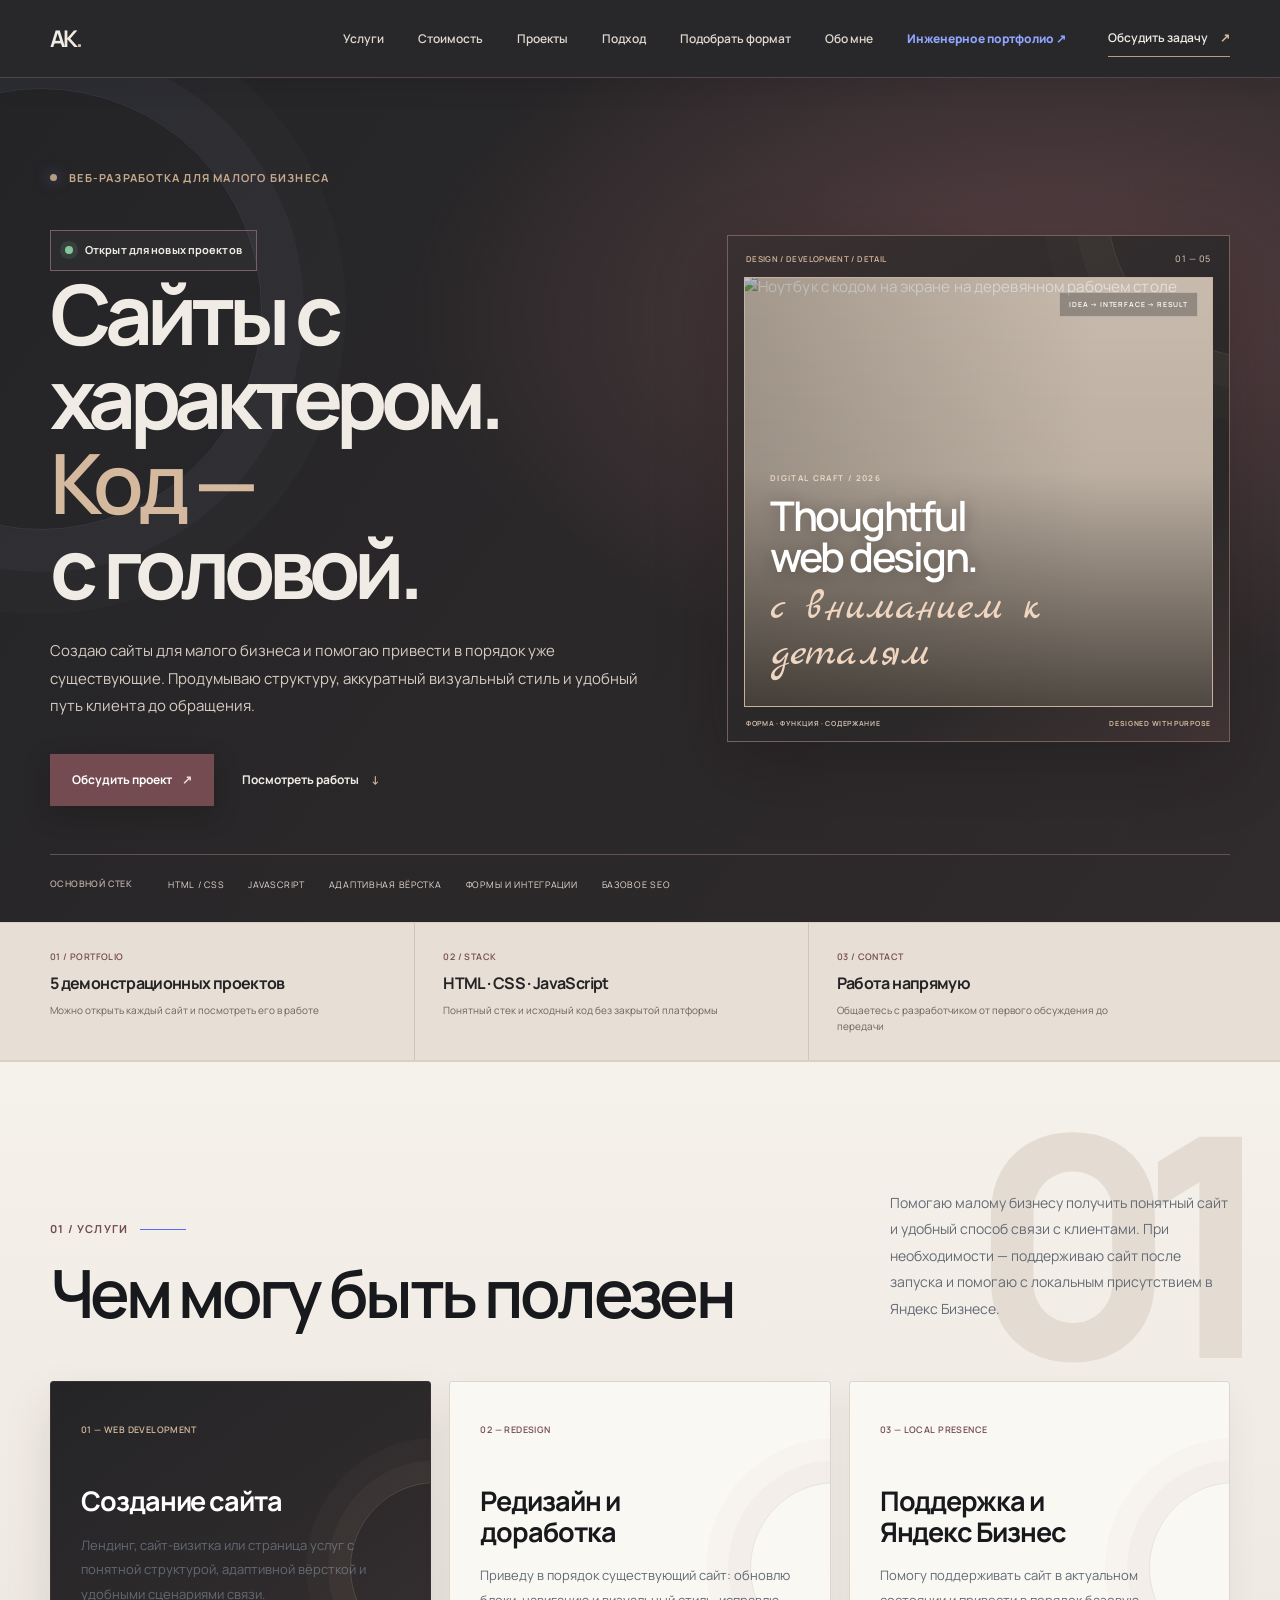
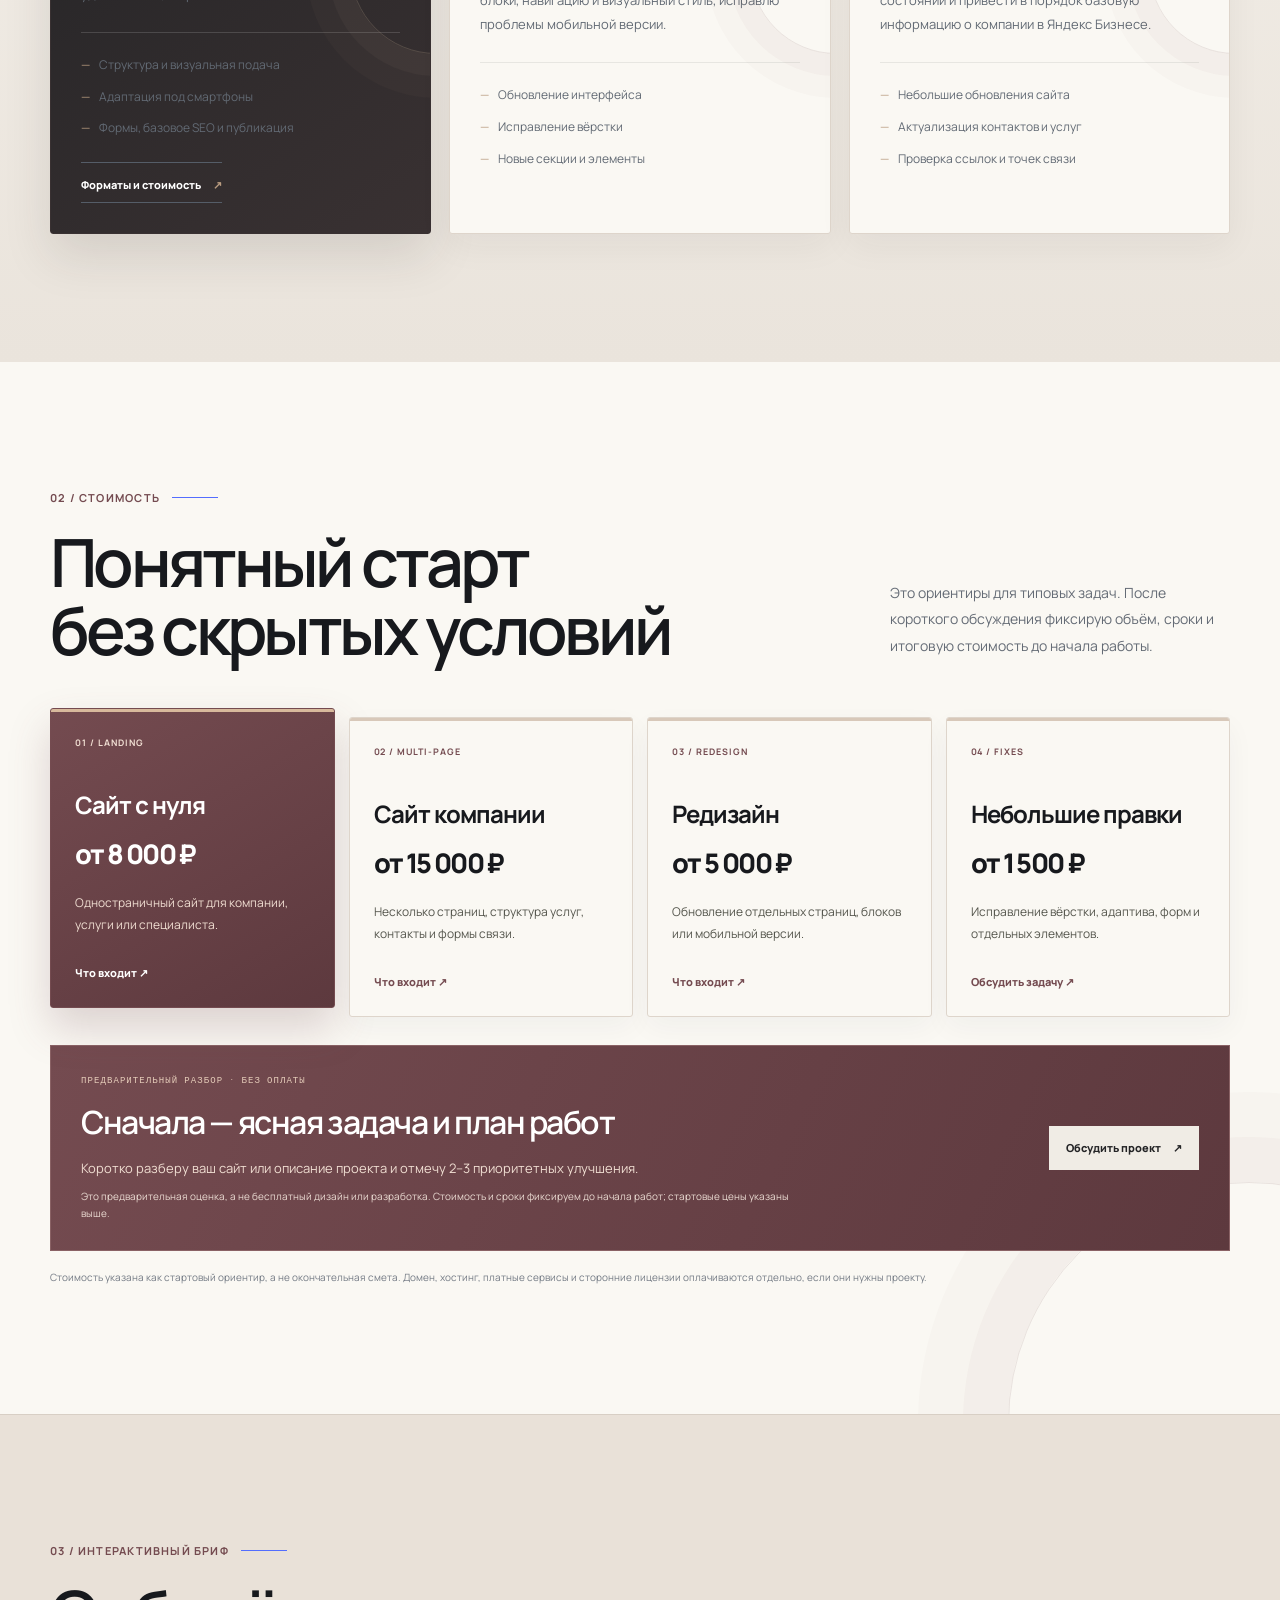
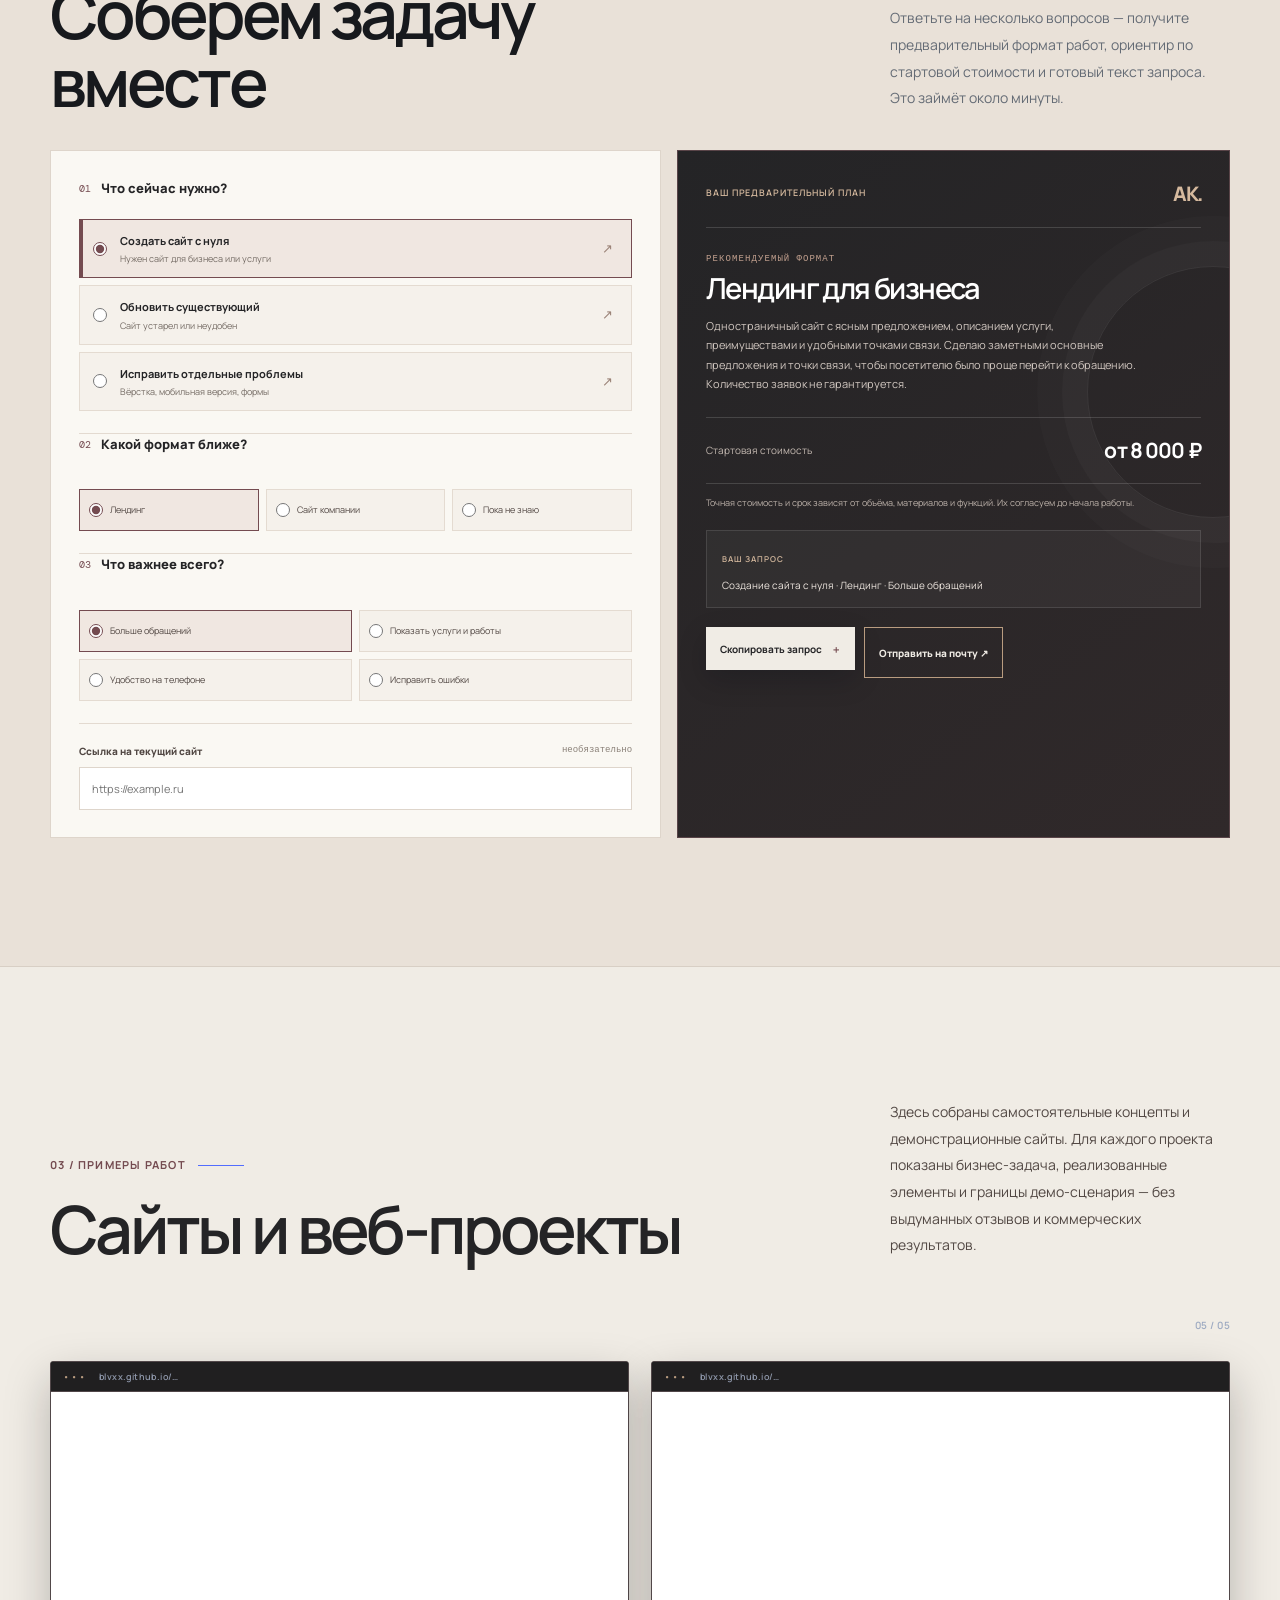
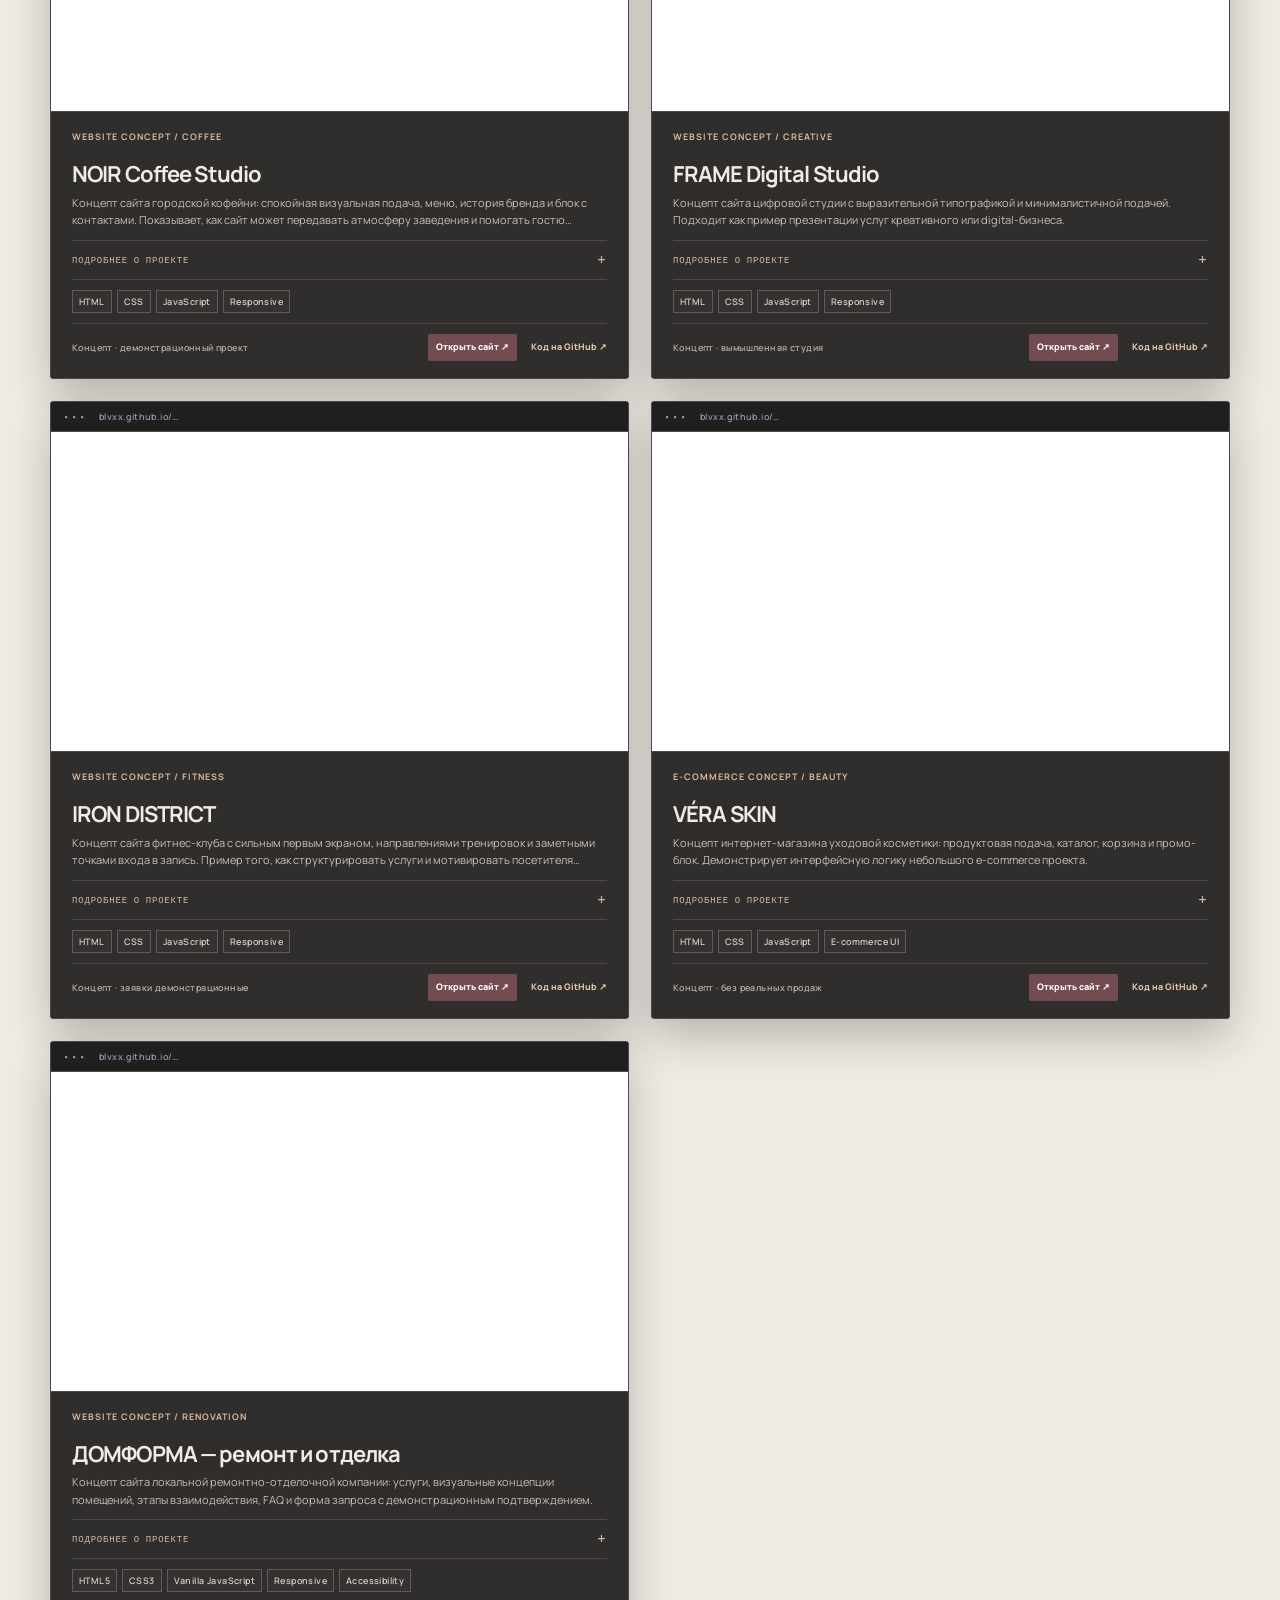
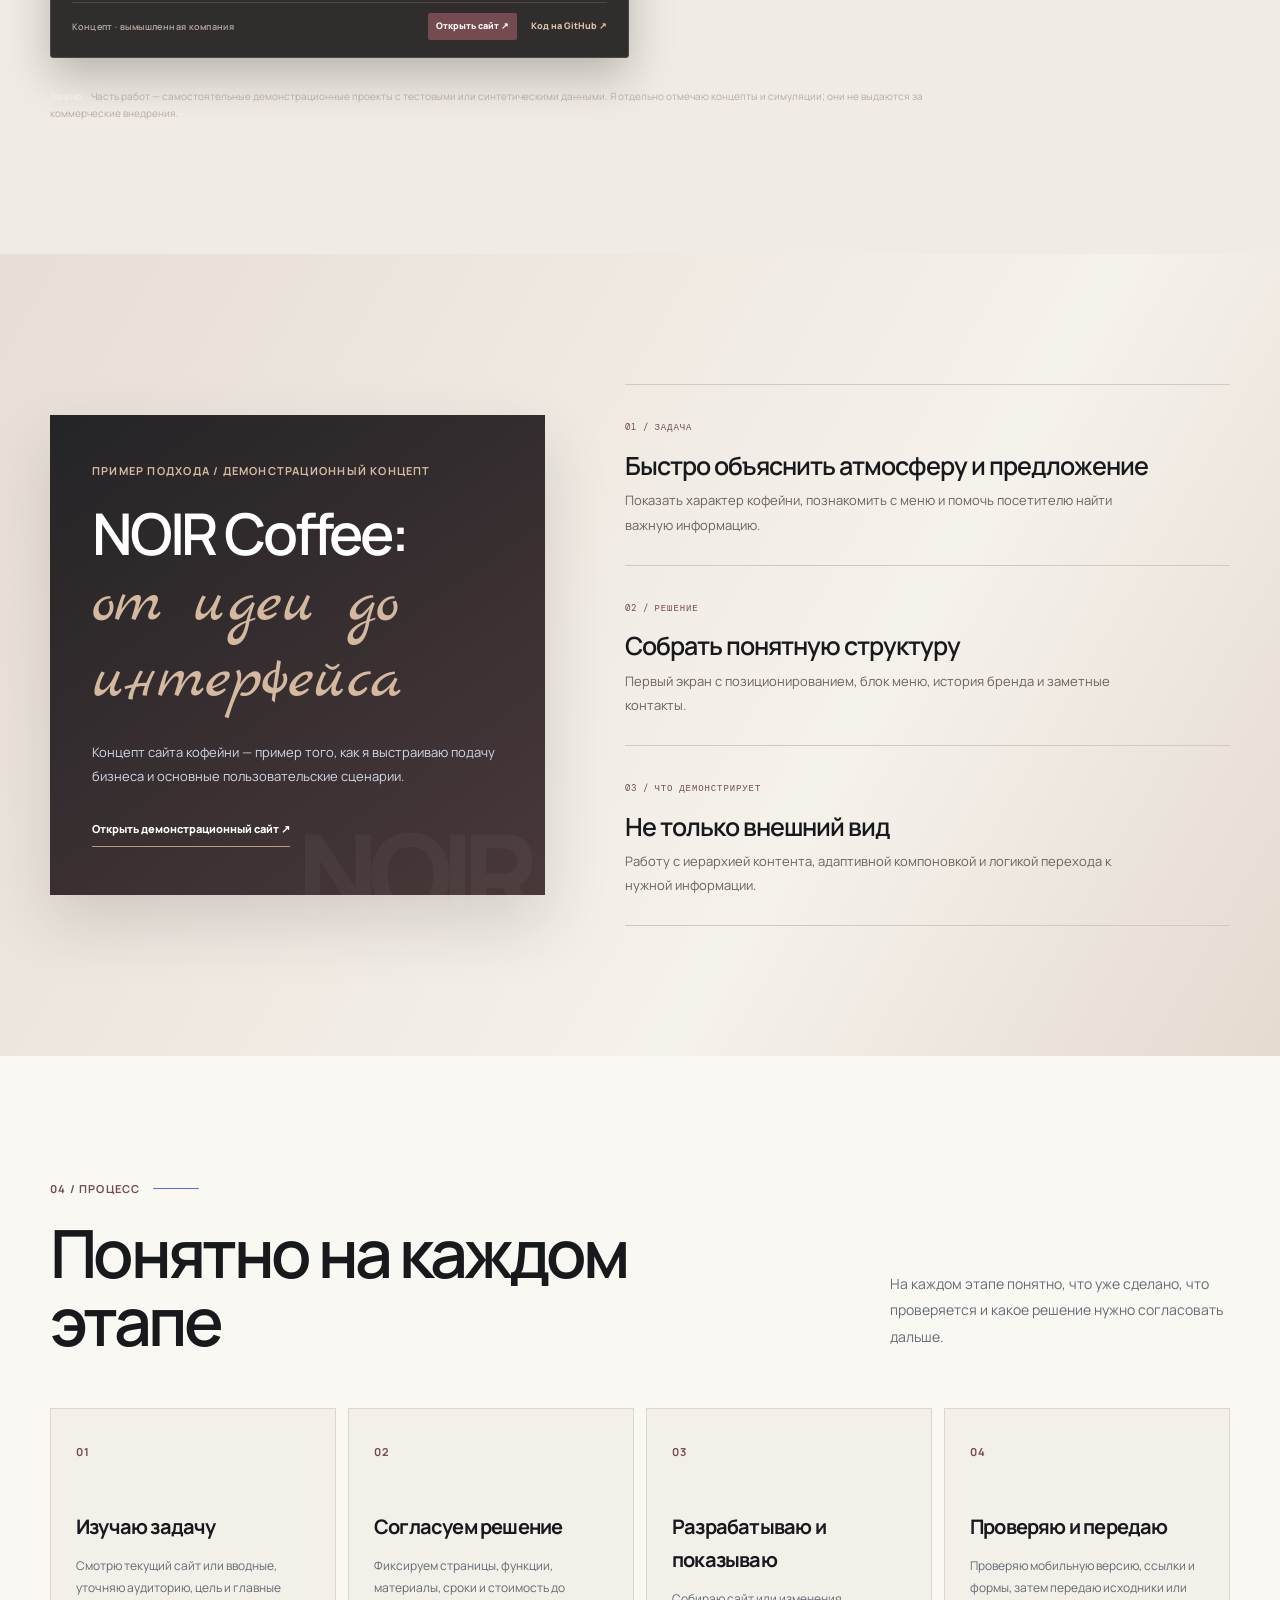
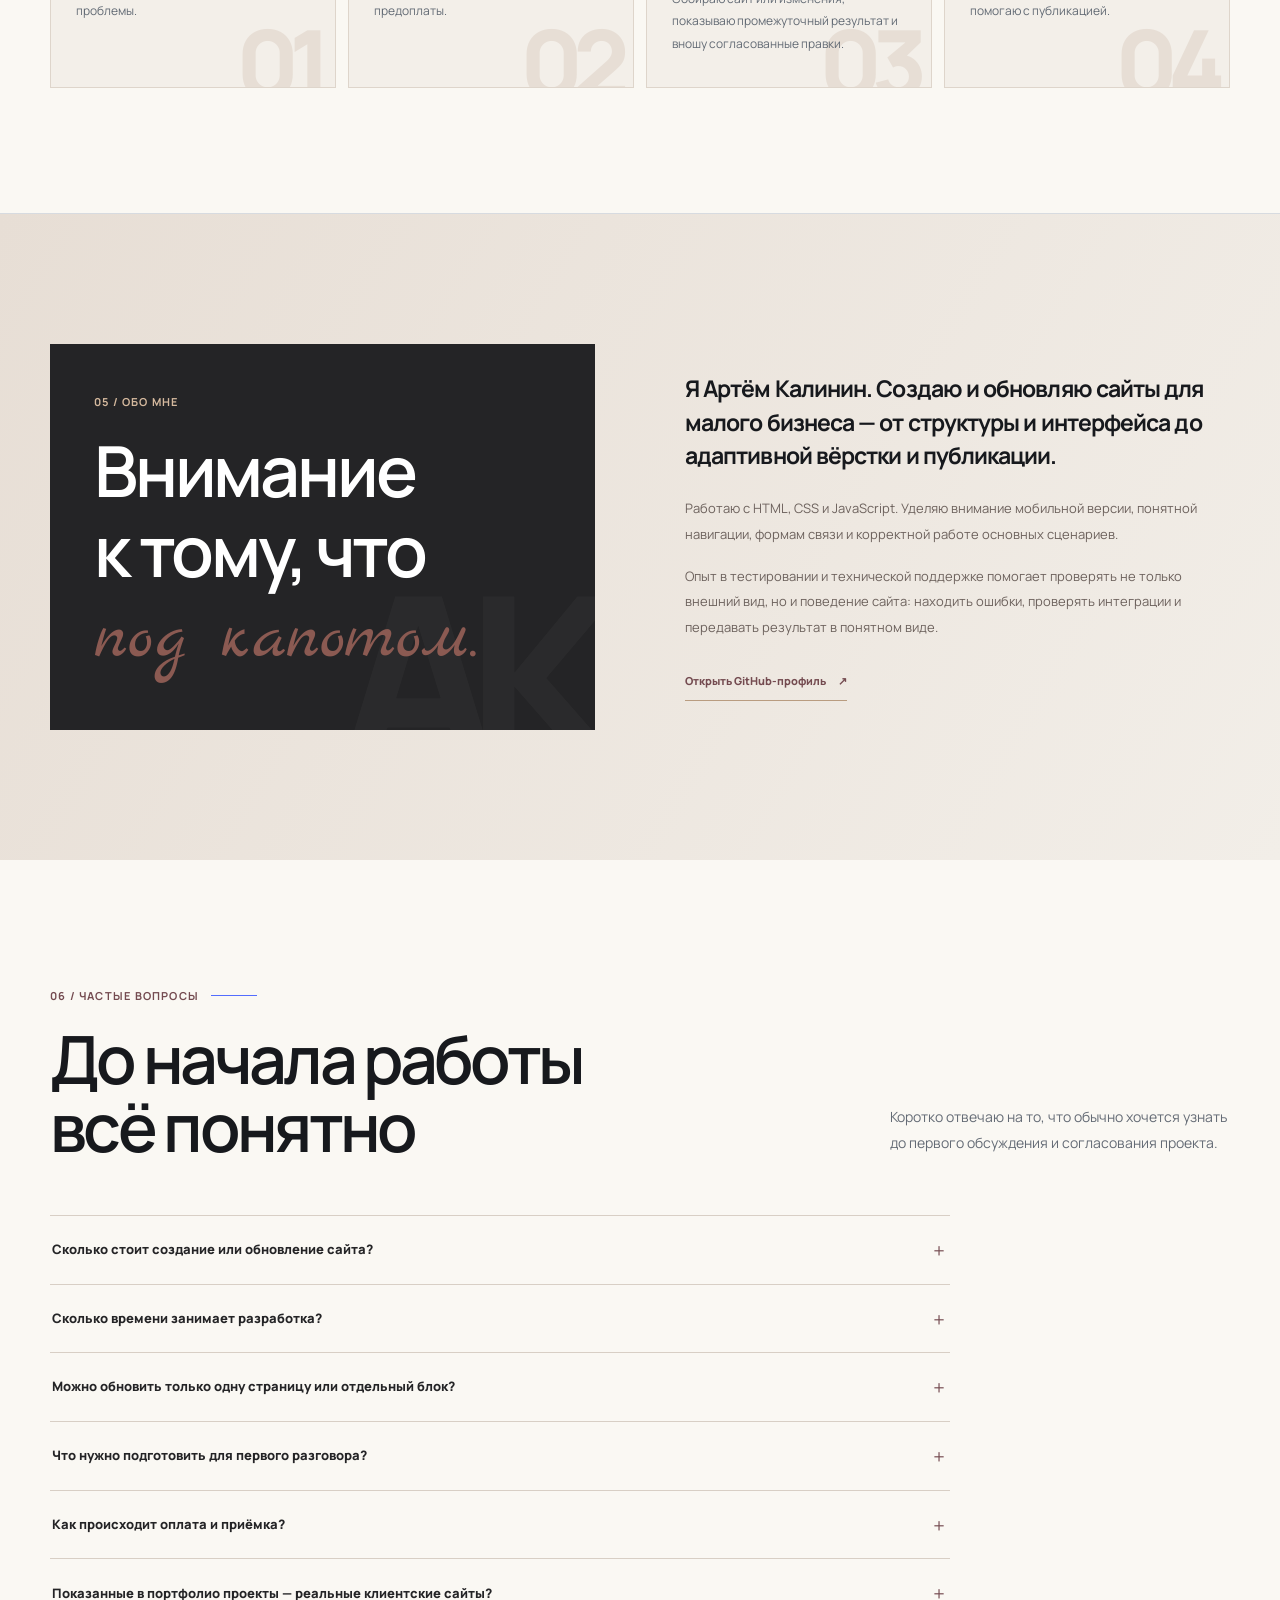
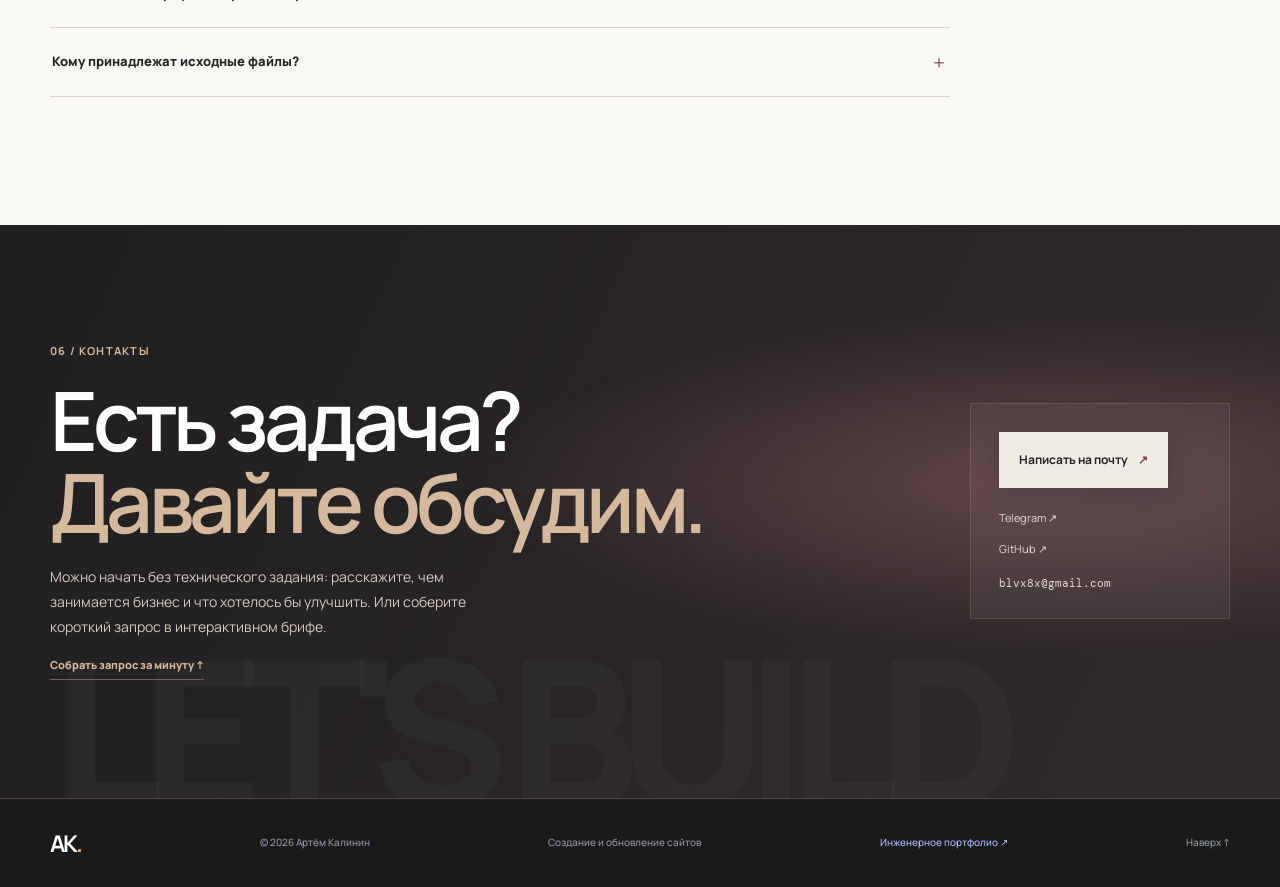
==== index.html @ a8031b09 "Simplify availability status and remove redundant hero meta line" ====
<!doctype html>
<html lang="ru">
<head>
  <meta charset="utf-8">
  <meta name="viewport" content="width=device-width, initial-scale=1">
  <meta name="theme-color" content="#242426">
  <meta name="description" content="Создание и обновление сайтов для малого бизнеса: лендинги, сайты услуг, редизайн и доработка.">
  <meta property="og:type" content="website">
  <meta property="og:title" content="Артём Калинин — создание и обновление сайтов">
  <meta property="og:description" content="Создание и обновление сайтов для малого бизнеса. Редизайн, адаптивная вёрстка и доработка существующих сайтов.">
  <meta property="og:url" content="https://blvxx.github.io/web-development-portfolio/">
  <title>Создание и обновление сайтов — Артём Калинин</title>
  <link rel="preconnect" href="https://fonts.googleapis.com">
  <link rel="preconnect" href="https://fonts.gstatic.com" crossorigin>
  <link href="https://fonts.googleapis.com/css2?family=DM+Mono:wght@400;500&family=Manrope:wght@400;500;600;700;800&family=Marck+Script&display=swap" rel="stylesheet">
  <link rel="stylesheet" href="styles.css?v=20261122-static" type="text/css" media="all">
  <script type="application/ld+json">
  {
    "@context":"https://schema.org",
    "@type":"Person",
    "name":"Артём Калинин",
    "jobTitle":"Веб-разработчик",
    "url":"https://blvxx.github.io/web-development-portfolio/",
    "email":"mailto:blvx8x@gmail.com",
    "sameAs":["https://github.com/blvxx","https://t.me/blvlxx"],
    "knowsAbout":["HTML","CSS","JavaScript","Frontend development","Responsive web design","Website development"]
  }
  </script>
</head>
<body class="portfolio-corporate">
  <a class="skip-link" href="#main">Перейти к содержимому</a>
  <header class="header">
    <div class="wrap header-inner">
      <a class="brand" href="#top" aria-label="Артём Калинин — на главную">АК<span>.</span></a>
      <nav class="nav" aria-label="Основная навигация">
        <a href="#services">Услуги</a>
        <a href="#pricing">Стоимость</a>
        <a href="#work">Проекты</a>
        <a href="#approach">Подход</a>
        <a href="#brief">Подобрать формат</a><a href="#about">Обо мне</a>
        <a class="portfolio-switch" href="https://blvxx.github.io/portfolio/engineering/">Инженерное портфолио ↗</a>
      </nav>
      <a class="header-cta" href="#contact">Обсудить задачу <span>↗</span></a>
      <button class="menu-toggle" type="button" aria-label="Открыть меню" aria-expanded="false">☰</button>
    </div>
    <nav class="mobile-nav" aria-label="Мобильная навигация">
      <a href="#services">Услуги</a><a href="#pricing">Стоимость</a><a href="#work">Проекты</a><a href="#approach">Подход</a><a href="#brief">Подобрать формат</a><a href="#about">Обо мне</a><a href="#contact">Контакты</a><a class="portfolio-switch" href="https://blvxx.github.io/portfolio/engineering/">Инженерное портфолио ↗</a>
    </nav>
  </header>

  <main id="main">
    <section class="hero" id="top">
      <div class="wrap hero-layout">
        <div class="hero-copy">
          <p class="eyebrow"><span class="eyebrow-dot"></span> Веб-разработка для малого бизнеса</p>
          <div class="hero-availability" role="status"><span class="availability-pulse" aria-hidden="true"></span><strong>Открыт для новых проектов</strong></div>
          <h1>Сайты с характером.<br><span>Код —</span><br>с головой.</h1>
          <p class="hero-lead">Создаю сайты для малого бизнеса и помогаю привести в порядок уже существующие. Продумываю структуру, аккуратный визуальный стиль и удобный путь клиента до обращения.</p>
          <div class="hero-actions">
            <a class="button button-dark" href="#contact">Обсудить проект <span>↗</span></a>
            <a class="text-link" href="#work">Посмотреть работы <span>↓</span></a>
          </div>
          
        </div>
        <aside class="hero-visual" aria-label="Визуальная атмосфера веб-разработки">
          <div class="hero-visual-head">
            <span class="mono">DESIGN / DEVELOPMENT / DETAIL</span>
            <span class="hero-visual-number">01 — 05</span>
          </div>
          <div class="hero-photo-frame">
            <img
              src="https://images.unsplash.com/photo-1498050108023-c5249f4df085?auto=format&fit=crop&w=1600&q=85"
              alt="Ноутбук с кодом на экране на деревянном рабочем столе"
              loading="eager"
              fetchpriority="high"
            >
            <div class="hero-photo-shade"></div>
            <div class="hero-photo-copy">
              <span class="hero-photo-kicker">DIGITAL CRAFT / 2026</span>
              <strong>Thoughtful<br>web design.</strong>
              <em>с вниманием к деталям</em>
            </div>
            <span class="hero-photo-index">IDEA → INTERFACE → RESULT</span>
          </div>
          <div class="hero-visual-foot">
            <span>ФОРМА · ФУНКЦИЯ · СОДЕРЖАНИЕ</span>
            <span>DESIGNED WITH PURPOSE</span>
          </div>
        </aside>
      </div>
      <div class="wrap hero-foot">
        <span class="mono">ОСНОВНОЙ СТЕК</span>
        <div class="stack-line"><span>HTML / CSS</span><span>JavaScript</span><span>Адаптивная вёрстка</span><span>Формы и интеграции</span><span>Базовое SEO</span></div>
      </div>
    </section>


    <section class="trust-strip" aria-label="Факты о работе">
      <div class="wrap trust-grid">
        <article><span class="trust-index mono">01 / PORTFOLIO</span><strong>5 демонстрационных проектов</strong><small>Можно открыть каждый сайт и посмотреть его в работе</small></article>
        <article><span class="trust-index mono">02 / STACK</span><strong>HTML · CSS · JavaScript</strong><small>Понятный стек и исходный код без закрытой платформы</small></article>
        <article><span class="trust-index mono">03 / CONTACT</span><strong>Работа напрямую</strong><small>Общаетесь с разработчиком от первого обсуждения до передачи</small></article>
      </div>
    </section>

    <section class="section services-section" id="services">
      <div class="wrap">
        <div class="section-heading">
          <div><p class="eyebrow">01 / Услуги</p><h2>Чем могу быть полезен</h2></div>
          <p class="section-intro">Помогаю малому бизнесу получить понятный сайт и удобный способ связи с клиентами. При необходимости — поддерживаю сайт после запуска и помогаю с локальным присутствием в Яндекс Бизнесе.</p>
        </div>
        <div class="services-grid">
          <article class="service-card service-primary">
            <span class="service-no mono">01 — WEB DEVELOPMENT</span>
            <h3>Создание сайта</h3>
            <p>Лендинг, сайт-визитка или страница услуг с понятной структурой, адаптивной вёрсткой и удобными сценариями связи.</p>
            <ul><li>Структура и визуальная подача</li><li>Адаптация под смартфоны</li><li>Формы, базовое SEO и публикация</li></ul>
            <a class="service-detail-link" href="website-development.html">Форматы и стоимость <span>↗</span></a>
          </article>
          <article class="service-card">
            <span class="service-no mono">02 — REDESIGN</span>
            <h3>Редизайн и доработка</h3>
            <p>Приведу в порядок существующий сайт: обновлю блоки, навигацию и визуальный стиль, исправлю проблемы мобильной версии.</p>
            <ul><li>Обновление интерфейса</li><li>Исправление вёрстки</li><li>Новые секции и элементы</li></ul>
          </article>
          <article class="service-card">
            <span class="service-no mono">03 — LOCAL PRESENCE</span>
            <h3>Поддержка и Яндекс Бизнес</h3>
            <p>Помогу поддерживать сайт в актуальном состоянии и привести в порядок базовую информацию о компании в Яндекс Бизнесе.</p>
            <ul><li>Небольшие обновления сайта</li><li>Актуализация контактов и услуг</li><li>Проверка ссылок и точек связи</li></ul>
          </article>
        </div>
      </div>
    </section>


    <section class="section pricing-section" id="pricing">
      <div class="wrap">
        <div class="section-heading">
          <div><p class="eyebrow">02 / Стоимость</p><h2>Понятный старт<br>без скрытых условий</h2></div>
          <p class="section-intro">Это ориентиры для типовых задач. После короткого обсуждения фиксирую объём, сроки и итоговую стоимость до начала работы.</p>
        </div>
        <div class="pricing-grid">
          <article class="price-card price-featured"><span class="mono">01 / LANDING</span><h3>Сайт с нуля</h3><p class="price-value">от 8 000 ₽</p><p>Одностраничный сайт для компании, услуги или специалиста.</p><a href="website-development.html#pricing">Что входит ↗</a></article>
          <article class="price-card"><span class="mono">02 / MULTI-PAGE</span><h3>Сайт компании</h3><p class="price-value">от 15 000 ₽</p><p>Несколько страниц, структура услуг, контакты и формы связи.</p><a href="website-development.html#pricing">Что входит ↗</a></article>
          <article class="price-card"><span class="mono">03 / REDESIGN</span><h3>Редизайн</h3><p class="price-value">от 5 000 ₽</p><p>Обновление отдельных страниц, блоков или мобильной версии.</p><a href="website-development.html#pricing">Что входит ↗</a></article>
          <article class="price-card"><span class="mono">04 / FIXES</span><h3>Небольшие правки</h3><p class="price-value">от 1 500 ₽</p><p>Исправление вёрстки, адаптива, форм и отдельных элементов.</p><a href="#contact">Обсудить задачу ↗</a></article>
        </div>
        <aside class="promo-banner" aria-label="Предложение для первых клиентов">
          <div class="promo-copy">
            <p class="promo-kicker">ПРЕДВАРИТЕЛЬНЫЙ РАЗБОР · БЕЗ ОПЛАТЫ</p>
            <h3>Сначала — ясная задача и план работ</h3>
            <p>Коротко разберу ваш сайт или описание проекта и отмечу 2–3 приоритетных улучшения.</p>
            <small>Это предварительная оценка, а не бесплатный дизайн или разработка. Стоимость и сроки фиксируем до начала работ; стартовые цены указаны выше.</small>
          </div>
          <a class="promo-link" href="#contact">Обсудить проект <span>↗</span></a>
        </aside>
        <p class="pricing-note">Стоимость указана как стартовый ориентир, а не окончательная смета. Домен, хостинг, платные сервисы и сторонние лицензии оплачиваются отдельно, если они нужны проекту.</p>
      </div>
    </section>


    <section class="section brief-section" id="brief">
      <div class="wrap">
        <div class="section-heading">
          <div><p class="eyebrow">03 / Интерактивный бриф</p><h2>Соберём задачу<br>вместе</h2></div>
          <p class="section-intro">Ответьте на несколько вопросов — получите предварительный формат работ, ориентир по стартовой стоимости и готовый текст запроса. Это займёт около минуты.</p>
        </div>
        <div class="brief-layout">
          <form class="brief-controls" id="project-brief">
            <fieldset class="brief-fieldset">
              <legend><span>01</span> Что сейчас нужно?</legend>
              <label class="brief-option"><input type="radio" name="brief-task" value="new" checked><span class="brief-option-copy"><strong>Создать сайт с нуля</strong><small>Нужен сайт для бизнеса или услуги</small></span><i>↗</i></label>
              <label class="brief-option"><input type="radio" name="brief-task" value="redesign"><span class="brief-option-copy"><strong>Обновить существующий</strong><small>Сайт устарел или неудобен</small></span><i>↗</i></label>
              <label class="brief-option"><input type="radio" name="brief-task" value="fix"><span class="brief-option-copy"><strong>Исправить отдельные проблемы</strong><small>Вёрстка, мобильная версия, формы</small></span><i>↗</i></label>
            </fieldset>

            <fieldset class="brief-fieldset" data-format-fieldset>
              <legend><span>02</span> Какой формат ближе?</legend>
              <div class="brief-choice-row">
                <label class="brief-choice"><input type="radio" name="brief-format" value="landing" checked><span>Лендинг</span></label>
                <label class="brief-choice"><input type="radio" name="brief-format" value="company"><span>Сайт компании</span></label>
                <label class="brief-choice"><input type="radio" name="brief-format" value="unknown"><span>Пока не знаю</span></label>
              </div>
            </fieldset>

            <fieldset class="brief-fieldset">
              <legend><span data-priority-number>03</span> Что важнее всего?</legend>
              <div class="brief-choice-row brief-priorities">
                <label class="brief-choice"><input type="radio" name="brief-priority" value="leads" checked><span>Больше обращений</span></label>
                <label class="brief-choice"><input type="radio" name="brief-priority" value="presentation"><span>Показать услуги и работы</span></label>
                <label class="brief-choice"><input type="radio" name="brief-priority" value="mobile"><span>Удобство на телефоне</span></label>
                <label class="brief-choice"><input type="radio" name="brief-priority" value="quality"><span>Исправить ошибки</span></label>
              </div>
            </fieldset>

            <label class="brief-url-label" for="brief-site-url">Ссылка на текущий сайт <span>необязательно</span></label>
            <input class="brief-url-input" id="brief-site-url" name="site-url" type="url" placeholder="https://example.ru" autocomplete="url">
          </form>

          <aside class="brief-result" aria-live="polite" aria-atomic="true">
            <div class="brief-result-top"><span class="mono">ВАШ ПРЕДВАРИТЕЛЬНЫЙ ПЛАН</span><span class="brief-result-mark">АК.</span></div>
            <p class="brief-result-kicker">РЕКОМЕНДУЕМЫЙ ФОРМАТ</p>
            <h3 id="brief-result-title">Лендинг для бизнеса</h3>
            <p class="brief-result-description" id="brief-result-description">Одностраничный сайт с ясным предложением, описанием услуги и удобными точками связи.</p>
            <div class="brief-result-price"><span>Стартовая стоимость</span><strong id="brief-result-price">от 8 000 ₽</strong></div>
            <p class="brief-result-note" id="brief-result-note">Точная цена и сроки зависят от структуры, материалов и функций. Их согласуем до начала работы.</p>
            <div class="brief-result-summary">
              <span class="mono">ВАШ ЗАПРОС</span>
              <p id="brief-result-summary">Новый сайт · Лендинг · Больше обращений</p>
            </div>
            <div class="brief-result-actions">
              <button class="button button-light brief-copy-button" id="brief-copy" type="button">Скопировать запрос <span>＋</span></button>
              <a class="brief-email-button" id="brief-email" href="https://mail.google.com/mail/?view=cm&amp;fs=1&amp;to=blvx8x%40gmail.com" target="_blank" rel="noopener noreferrer">Отправить на почту ↗</a>
            </div>
            <p class="brief-copy-status" id="brief-copy-status" role="status" aria-live="polite"></p>
          </aside>
        </div>
      </div>
    </section>

    <section class="section work-section" id="work">
      <div class="wrap">
        <div class="section-heading">
          <div><p class="eyebrow">03 / Примеры работ</p><h2>Сайты и веб-проекты</h2></div>
          <p class="section-intro">Здесь собраны самостоятельные концепты и демонстрационные сайты. Для каждого проекта показаны бизнес-задача, реализованные элементы и границы демо-сценария — без выдуманных отзывов и коммерческих результатов.</p>
        </div>
        <div class="work-toolbar">
          <div class="filters" id="project-filters" role="group" aria-label="Фильтр проектов"></div>
          <span class="mono project-count" id="project-count" aria-live="polite"></span>
        </div>
        <div class="projects-grid" id="projects-grid" aria-live="polite">
          <p class="loading">Загружаю проекты…</p>
        </div>
        <p class="transparency-note"><span>Важно</span> Часть работ — самостоятельные демонстрационные проекты с тестовыми или синтетическими данными. Я отдельно отмечаю концепты и симуляции; они не выдаются за коммерческие внедрения.</p>
      </div>
    </section>


    <section class="section case-study-section" id="case-study">
      <div class="wrap case-study-layout">
        <div class="case-study-heading"><p class="eyebrow">Пример подхода / Демонстрационный концепт</p><h2>NOIR Coffee:<br><span>от идеи до интерфейса</span></h2><p>Концепт сайта кофейни — пример того, как я выстраиваю подачу бизнеса и основные пользовательские сценарии.</p><a class="case-study-link" href="https://blvxx.github.io/web-development-portfolio/projects/noir-coffee/" target="_blank" rel="noopener noreferrer">Открыть демонстрационный сайт ↗</a></div>
        <div class="case-study-points">
          <article><span>01 / ЗАДАЧА</span><h3>Быстро объяснить атмосферу и предложение</h3><p>Показать характер кофейни, познакомить с меню и помочь посетителю найти важную информацию.</p></article>
          <article><span>02 / РЕШЕНИЕ</span><h3>Собрать понятную структуру</h3><p>Первый экран с позиционированием, блок меню, история бренда и заметные контакты.</p></article>
          <article><span>03 / ЧТО ДЕМОНСТРИРУЕТ</span><h3>Не только внешний вид</h3><p>Работу с иерархией контента, адаптивной компоновкой и логикой перехода к нужной информации.</p></article>
        </div>
      </div>
    </section>

    <section class="section approach-section" id="approach">
      <div class="wrap">
        <div class="section-heading">
          <div><p class="eyebrow">04 / Процесс</p><h2>Понятно на каждом этапе</h2></div>
          <p class="section-intro">На каждом этапе понятно, что уже сделано, что проверяется и какое решение нужно согласовать дальше.</p>
        </div>
        <div class="steps-grid">
          <article class="step"><span class="mono">01</span><h3>Изучаю задачу</h3><p>Смотрю текущий сайт или вводные, уточняю аудиторию, цель и главные проблемы.</p></article>
          <article class="step"><span class="mono">02</span><h3>Согласуем решение</h3><p>Фиксируем страницы, функции, материалы, сроки и стоимость до предоплаты.</p></article>
          <article class="step"><span class="mono">03</span><h3>Разрабатываю и показываю</h3><p>Собираю сайт или изменения, показываю промежуточный результат и вношу согласованные правки.</p></article>
          <article class="step"><span class="mono">04</span><h3>Проверяю и передаю</h3><p>Проверяю мобильную версию, ссылки и формы, затем передаю исходники или помогаю с публикацией.</p></article>
        </div>
      </div>
    </section>

    <section class="section about-section" id="about">
      <div class="wrap about-layout">
        <div><p class="eyebrow">05 / Обо мне</p><h2>Внимание<br>к тому, что<br><span>под капотом.</span></h2></div>
        <div class="about-copy">
          <p class="about-lead">Я Артём Калинин. Создаю и обновляю сайты для малого бизнеса — от структуры и интерфейса до адаптивной вёрстки и публикации.</p>
          <p>Работаю с HTML, CSS и JavaScript. Уделяю внимание мобильной версии, понятной навигации, формам связи и корректной работе основных сценариев.</p>
          <p>Опыт в тестировании и технической поддержке помогает проверять не только внешний вид, но и поведение сайта: находить ошибки, проверять интеграции и передавать результат в понятном виде.</p>
          <a class="about-link" href="https://github.com/blvxx" target="_blank" rel="noopener noreferrer">Открыть GitHub-профиль <span>↗</span></a>
        </div>
      </div>
    </section>


    <section class="section faq-section" id="faq">
      <div class="wrap">
        <div class="section-heading">
          <div><p class="eyebrow">06 / Частые вопросы</p><h2>До начала работы<br>всё понятно</h2></div>
          <p class="section-intro">Коротко отвечаю на то, что обычно хочется узнать до первого обсуждения и согласования проекта.</p>
        </div>
        <div class="faq-list">
          <details><summary>Сколько стоит создание или обновление сайта?<span>＋</span></summary><p>Стартовые ориентиры: лендинг — от 8 000 ₽, сайт компании — от 15 000 ₽, редизайн и доработка — от 5 000 ₽, небольшие исправления — от 1 500 ₽. Финальная стоимость зависит от согласованного объёма и фиксируется до начала работ.</p></details>
          <details><summary>Сколько времени занимает разработка?<span>＋</span></summary><p>Срок зависит от количества страниц, функций, готовности материалов и скорости согласований. Я называю срок после изучения задачи и фиксирую его вместе со стоимостью до старта.</p></details>
          <details><summary>Можно обновить только одну страницу или отдельный блок?<span>＋</span></summary><p>Да. Не обязательно переделывать сайт целиком: можно начать с мобильной версии, первого экрана, навигации, формы или конкретной ошибки.</p></details>
          <details><summary>Что нужно подготовить для первого разговора?<span>＋</span></summary><p>Достаточно ссылки на текущий сайт (если он есть) и пары предложений о бизнесе и задаче. Логотип, фотографии и тексты можно обсудить отдельно — готовое техническое задание не обязательно.</p></details>
          <details><summary>Как происходит оплата и приёмка?<span>＋</span></summary><p>После согласования объёма, цены и сроков — 50% предоплата. Оставшиеся 50% после демонстрации и приёмки результата, до передачи финальных файлов или публикации на аккаунтах заказчика. В согласованный объём входят до двух раундов правок.</p></details>
          <details><summary>Показанные в портфолио проекты — реальные клиентские сайты?<span>＋</span></summary><p>Сейчас в разделе работ представлены самостоятельные демонстрационные концепты. Они показывают подход к структуре, дизайну и реализации, но не выдаются за коммерческие внедрения или реальные результаты клиентов.</p></details>
          <details><summary>Кому принадлежат исходные файлы?<span>＋</span></summary><p>После полной оплаты передаю согласованный результат и исходные файлы либо публикую сайт на аккаунтах заказчика — в зависимости от выбранного формата.</p></details>
        </div>
      </div>
    </section>

    <section class="contact-section" id="contact">
      <div class="wrap contact-panel">
        <div><p class="eyebrow">06 / Контакты</p><h2>Есть задача?<br><span>Давайте обсудим.</span></h2><p>Можно начать без технического задания: расскажите, чем занимается бизнес и что хотелось бы улучшить. Или соберите короткий запрос в интерактивном брифе.</p><a class="contact-brief-link" href="#brief">Собрать запрос за минуту ↑</a></div>
        <div class="contact-actions">
          <a class="button button-light" href="https://mail.google.com/mail/?view=cm&fs=1&to=blvx8x%40gmail.com&su=Запрос%20по%20разработке%20сайта" target="_blank" rel="noopener noreferrer">Написать на почту <span>↗</span></a>
          <a href="https://t.me/blvlxx" target="_blank" rel="noopener noreferrer">Telegram ↗</a>
          <a href="https://github.com/blvxx" target="_blank" rel="noopener noreferrer">GitHub ↗</a>
          <a class="contact-email" href="https://mail.google.com/mail/?view=cm&fs=1&to=blvx8x%40gmail.com&su=Запрос%20по%20разработке%20сайта" target="_blank" rel="noopener noreferrer">blvx8x@gmail.com</a>
        </div>
      </div>
    </section>
  </main>
  <footer class="footer"><div class="wrap footer-inner"><a class="brand" href="#top">АК<span>.</span></a><span>© <span id="year"></span> Артём Калинин</span><span>Создание и обновление сайтов</span><a class="portfolio-switch" href="https://blvxx.github.io/portfolio/engineering/">Инженерное портфолио ↗</a><a href="#top">Наверх ↑</a></div></footer>
  <script src="script.js?v=20261122-compact" defer></script>
  <script src="brief-builder.js?v=20261122-brief" defer></script>
  <script src="page-motion.js?v=20261122-static" defer></script>
</body>
</html>
---- styles.css ----
:root{
  --paper:#f4f3ef;--white:#fff;--ink:#17191d;--muted:#686d75;--soft:#e7e6e1;--line:#d9d8d2;
  --blue:#294bd6;--blue-dark:#203ba9;--night:#171b24;--night-soft:#252b37;
  --font:'Manrope',Arial,sans-serif;--mono:'DM Mono',monospace;--max:1180px;
}
*{box-sizing:border-box}
html{scroll-behavior:smooth;scroll-padding-top:92px}
body{margin:0;background:var(--paper);color:var(--ink);font:15px/1.65 var(--font);-webkit-font-smoothing:antialiased}
a{color:inherit;text-decoration:none}
button{font:inherit}
.wrap{width:min(var(--max),calc(100% - 64px));margin-inline:auto}
.skip-link{position:absolute;left:-9999px;top:8px;background:#fff;padding:10px;z-index:99}
.skip-link:focus{left:10px}
.header{height:78px;position:sticky;top:0;z-index:30;background:#f4f3efed;backdrop-filter:blur(14px);border-bottom:1px solid #d9d8d2}
.header-inner{height:100%;display:flex;align-items:center;justify-content:space-between}
.brand{font-size:24px;font-weight:800;letter-spacing:-.09em}
.brand span{color:var(--blue)}
.nav{display:flex;gap:34px;margin-left:auto;margin-right:42px}
.nav a,.mobile-nav a{font-size:12px;font-weight:700;color:#555b64;transition:color .2s}
.nav a:hover,.mobile-nav a:hover{color:var(--blue)}
.header-cta{font-size:12px;font-weight:800;border-bottom:1px solid var(--ink);padding:8px 0}
.header-cta span,.button span,.text-link span,.about-link span{color:var(--blue);margin-left:10px}
.menu-toggle,.mobile-nav{display:none}
.hero{padding:104px 0 28px;overflow:hidden}
.hero-layout{display:grid;grid-template-columns:minmax(0,1.35fr) minmax(310px,.65fr);gap:80px;align-items:center}
.eyebrow{font:11px/1.4 var(--mono);letter-spacing:.11em;text-transform:uppercase;color:var(--blue);margin:0 0 22px}
.eyebrow-dot{display:inline-block;width:7px;height:7px;background:var(--blue);border-radius:50%;margin:0 9px 1px 0}
.hero h1{font-size:clamp(48px,6.4vw,86px);line-height:1.08;letter-spacing:-.075em;font-weight:800;margin:0;max-width:800px}
.hero h1 span{color:var(--blue)}
.hero-lead{max-width:630px;font-size:17px;line-height:1.8;color:#5e636c;margin:27px 0 0}
.hero-actions{display:flex;align-items:center;gap:28px;margin-top:34px}
.button{display:inline-flex;align-items:center;justify-content:center;min-height:52px;padding:0 22px;font-size:12px;font-weight:800;transition:transform .2s,background .2s}
.button:hover{transform:translateY(-2px)}
.button-dark{background:var(--ink);color:white}
.button-dark:hover{background:var(--blue-dark)}
.button-dark span{color:#b9c5ff}
.text-link{font-size:12px;font-weight:800}
.hero-meta{display:flex;align-items:center;gap:14px;margin-top:42px;color:#777d85;font:10px var(--mono);text-transform:uppercase;letter-spacing:.06em}
.hero-meta i{width:4px;height:4px;border-radius:50%;background:#9da1a6}
.hero-aside{background:var(--night);color:white;min-height:480px;padding:25px 27px;display:flex;flex-direction:column;justify-content:space-between;position:relative;overflow:hidden}
.hero-aside:after{content:"";position:absolute;width:280px;height:280px;border:1px solid #ffffff16;border-radius:50%;right:-115px;top:90px;box-shadow:0 0 0 32px #ffffff08,0 0 0 64px #ffffff05}
.aside-top{display:flex;justify-content:space-between;gap:12px;align-items:center;color:#a9afbb;font:9px var(--mono);letter-spacing:.08em}
.availability{color:#c6d5cc;white-space:nowrap}
.availability i{display:inline-block;width:6px;height:6px;background:#69b98a;border-radius:50%;margin-right:6px}
.aside-main{position:relative;z-index:1;padding:32px 0 38px}
.aside-mark{font-size:78px;font-weight:800;letter-spacing:-.1em;line-height:1;color:white}
.aside-mark span{color:#8fa3ff}
.aside-main p{max-width:310px;color:#c1c6d0;font-size:13px;line-height:1.8;margin:22px 0 0}
.aside-bottom{position:relative;z-index:1;border-top:1px solid #ffffff25;padding-top:19px;display:grid;gap:14px}
.aside-bottom div{display:grid;grid-template-columns:30px 1fr;column-gap:10px;align-items:baseline}
.aside-bottom .mono{grid-row:span 2;color:#8fa3ff;font-size:10px}
.aside-bottom b{font-size:12px}
.aside-bottom small{grid-column:2;color:#9da5b2;font-size:10px}
.hero-foot{border-top:1px solid var(--line);margin-top:82px;padding-top:18px;display:flex;align-items:center;gap:36px}
.hero-foot>.mono{font-size:9px;color:#858a91;letter-spacing:.1em;white-space:nowrap}
.stack-line{display:flex;gap:24px;flex-wrap:wrap;color:#656b74;font:10px var(--mono);text-transform:uppercase}
.section{padding:112px 0}
.section-heading{display:flex;justify-content:space-between;align-items:end;gap:45px;margin-bottom:42px}
.section-heading .eyebrow{margin-bottom:14px}
h2{font-size:clamp(34px,4.2vw,54px);line-height:1.13;letter-spacing:-.065em;margin:0;font-weight:800}
.section-intro{max-width:390px;color:var(--muted);font-size:13px;line-height:1.8;margin:0 0 4px}
.services-section{border-top:1px solid var(--line)}
.services-grid{display:grid;grid-template-columns:repeat(3,1fr);gap:14px}
.service-card{background:var(--white);border:1px solid #e5e4df;padding:29px 27px 30px;min-height:320px}
.service-primary{background:var(--night);color:white;border-color:var(--night)}
.service-no{font:9px var(--mono);letter-spacing:.1em;color:var(--blue)}
.service-primary .service-no{color:#9eafff}
.service-card h3{font-size:22px;letter-spacing:-.05em;margin:31px 0 12px}
.service-card p{font-size:12px;line-height:1.85;color:#737982;margin:0;max-width:330px}
.service-primary p{color:#b8bfca}
.service-card ul{list-style:none;padding:20px 0 0;margin:22px 0 0;border-top:1px solid #e7e6e1;display:grid;gap:9px}
.service-primary ul{border-color:#ffffff25}
.service-card li{font-size:11px;color:#555c65}
.service-primary li{color:#d2d6df}
.service-card li:before{content:"—";color:var(--blue);margin-right:9px}
.service-primary li:before{color:#9eafff}
.work-section{background:#ebeae5}
.work-section .section-heading{margin-bottom:34px}
.work-toolbar{display:flex;justify-content:space-between;align-items:center;gap:20px;margin-bottom:20px}
.filters{display:flex;gap:7px;flex-wrap:wrap}
.filter-btn{border:1px solid #d4d3cd;background:transparent;color:#626872;padding:8px 13px;font:10px var(--mono);cursor:pointer;transition:all .2s}
.filter-btn:hover,.filter-btn[aria-pressed="true"]{background:var(--ink);border-color:var(--ink);color:white}
.project-count{font-size:9px;color:#81868d}
.projects-grid{display:grid;grid-template-columns:repeat(2,minmax(0,1fr));gap:14px}
.project-card{background:#f9f8f5;border:1px solid #ddddd7;display:flex;flex-direction:column;min-width:0;transition:transform .2s,border-color .2s}
.project-card:hover{transform:translateY(-3px);border-color:#aeb5d5}
.project-top{min-height:170px;padding:23px 25px 18px;background:var(--night);color:white;position:relative;overflow:hidden;display:flex;flex-direction:column;justify-content:space-between}
.project-top:after{content:"";position:absolute;width:180px;height:180px;border:1px solid #ffffff20;border-radius:50%;right:-70px;bottom:-100px;box-shadow:0 0 0 22px #ffffff08,0 0 0 44px #ffffff05}
.project-kicker{font:9px var(--mono);letter-spacing:.1em;text-transform:uppercase;color:#a9b8ff;position:relative;z-index:1}
.project-number{position:absolute;right:25px;top:22px;font:10px var(--mono);color:#7f8795}
.project-top h3{font-size:25px;line-height:1.2;letter-spacing:-.06em;margin:30px 0 0;max-width:440px;position:relative;z-index:1}
.project-body{padding:22px 25px 23px;display:flex;flex-direction:column;flex:1}
.project-description{font-size:12px;line-height:1.85;color:#626873;margin:0 0 16px}
.project-highlights{list-style:none;padding:0;margin:0 0 18px;display:grid;gap:6px}
.project-highlights li{font-size:10px;color:#737983}
.project-highlights li:before{content:"↳";color:var(--blue);margin-right:8px}
.project-tags{display:flex;gap:6px;flex-wrap:wrap;margin-top:auto;padding-top:14px}
.project-tag{font:9px var(--mono);padding:5px 7px;border:1px solid #e0dfd9;color:#737982}
.project-footer{border-top:1px solid #e7e6e1;margin-top:19px;padding-top:14px;display:flex;justify-content:space-between;align-items:center;gap:12px}
.project-status{font:9px var(--mono);color:#7a8089}
.project-link{font-size:10px;font-weight:800;color:var(--blue)}
.project-link:hover{text-decoration:underline}
.transparency-note{font-size:10px;line-height:1.7;color:#7b8087;margin:23px 0 0;max-width:900px}
.transparency-note span{font-weight:800;color:#4f555e;margin-right:7px}
.loading{font-size:12px;color:#737983}
.approach-section{border-bottom:1px solid var(--line)}
.steps-grid{display:grid;grid-template-columns:repeat(4,1fr);border-top:1px solid var(--line);border-bottom:1px solid var(--line)}
.step{padding:25px 21px 27px 0;border-right:1px solid var(--line);margin-right:21px}
.step:last-child{border:0;margin:0}
.step>.mono{font-size:10px;color:var(--blue)}
.step h3{font-size:16px;letter-spacing:-.04em;margin:27px 0 9px}
.step p{font-size:11px;line-height:1.8;color:#707680;margin:0;max-width:220px}
.about-section{background:#e9e8e3}
.about-layout{display:grid;grid-template-columns:1fr 1fr;gap:90px}
.about-layout h2{font-size:clamp(43px,5.6vw,72px)}
.about-layout h2 span{color:var(--blue)}
.about-copy{padding-top:33px;max-width:550px}
.about-copy p{font-size:13px;line-height:1.9;color:#666c75;margin:0 0 17px}
.about-copy .about-lead{font-size:20px;line-height:1.5;font-weight:700;letter-spacing:-.04em;color:var(--ink);margin-bottom:24px}
.about-link{display:inline-block;margin-top:15px;font-size:11px;font-weight:800;border-bottom:1px solid #9da1a8;padding-bottom:8px}
.contact-section{background:var(--night);color:white;padding:92px 0}
.contact-panel{display:flex;justify-content:space-between;align-items:end;gap:45px}
.contact-panel .eyebrow{color:#9eafff}
.contact-panel h2{font-size:clamp(42px,5.5vw,70px)}
.contact-panel h2 span{color:#9eafff}
.contact-panel p:not(.eyebrow){color:#aeb5c1;font-size:12px;line-height:1.8;max-width:440px;margin:20px 0 0}
.contact-actions{display:flex;flex-direction:column;align-items:flex-start;gap:13px;min-width:220px}
.button-light{background:#fff;color:var(--ink);margin-bottom:8px}
.button-light:hover{background:#dce3ff}
.button-light span{color:var(--blue)}
.contact-actions>a:not(.button){font-size:11px;color:#d6d9df}
.contact-actions>a:not(.button):hover{color:#9eafff}
.contact-email{font:10px var(--mono);color:#8f97a5;margin-top:5px}
.footer{background:#11151d;color:#9299a5;padding:21px 0;border-top:1px solid #ffffff18}
.footer-inner{display:flex;align-items:center;justify-content:space-between;gap:18px;font:9px var(--mono)}
.footer .brand{color:white;font:800 19px var(--font)}
.footer a:last-child:hover{color:white}
:focus-visible{outline:3px solid #718aff;outline-offset:3px}
@media(max-width:900px){
 .hero-layout{grid-template-columns:1fr .8fr;gap:35px}.hero{padding-top:75px}.hero-aside{min-height:440px}
 .section{padding:85px 0}.section-heading{align-items:flex-start;flex-direction:column;gap:15px}.section-intro{max-width:600px}
 .services-grid{grid-template-columns:1fr 1fr}.service-card:last-child{grid-column:span 2;min-height:260px}
 .steps-grid{grid-template-columns:1fr 1fr}.step:nth-child(2){border-right:0;margin-right:0}.step:nth-child(3),.step:nth-child(4){border-top:1px solid var(--line)}
 .about-layout{gap:45px}
}
@media(max-width:680px){
 .wrap{width:calc(100% - 36px)}.header{height:68px}.nav,.header-cta{display:none}.menu-toggle{display:block;border:0;background:transparent;font-size:20px;color:var(--ink);cursor:pointer}
 .mobile-nav{position:absolute;top:68px;left:0;right:0;padding:18px 22px 22px;background:var(--paper);border-bottom:1px solid var(--line);display:none;flex-direction:column;gap:17px}
 .mobile-nav.open{display:flex}
 .hero{padding:58px 0 25px}.hero-layout{grid-template-columns:1fr;gap:38px}.hero h1{font-size:clamp(43px,12vw,66px)}
 .hero-lead{font-size:14px;line-height:1.8;margin-top:21px}.hero-actions{gap:20px;flex-wrap:wrap;margin-top:27px}
 .hero-meta{font-size:8px;gap:9px;margin-top:31px}.hero-aside{min-height:390px;padding:22px}.aside-mark{font-size:65px}
 .hero-foot{margin-top:42px;align-items:flex-start;flex-direction:column;gap:13px}.stack-line{gap:12px 18px;font-size:9px}
 .section{padding:68px 0}h2{font-size:35px}.section-heading{margin-bottom:28px}.section-intro{font-size:12px}
 .services-grid{grid-template-columns:1fr}.service-card:last-child{grid-column:auto}.service-card{min-height:auto;padding:25px}
 .service-card h3{margin-top:23px}.work-toolbar{align-items:flex-start;flex-direction:column;gap:13px}.projects-grid{grid-template-columns:1fr}
 .project-top{min-height:150px}.project-top h3{font-size:23px}.project-body{padding:19px 20px}
 .steps-grid{grid-template-columns:1fr 1fr}.step{padding:20px 14px 20px 0;margin-right:14px}.step:nth-child(2){margin-right:0}.step h3{font-size:14px;margin-top:18px}.step p{font-size:10px}
 .about-layout{grid-template-columns:1fr;gap:15px}.about-layout h2{font-size:52px}.about-copy{padding-top:0}.about-copy .about-lead{font-size:18px}
 .contact-section{padding:67px 0}.contact-panel{align-items:flex-start;flex-direction:column;gap:33px}.contact-panel h2{font-size:43px}
 .footer-inner{display:grid;grid-template-columns:1fr 1fr;gap:14px}.footer-inner span:nth-child(3){grid-column:1/-1}
}
@media(prefers-reduced-motion:reduce){html{scroll-behavior:auto}*,*:before,*:after{transition:none!important;animation:none!important}}

/* Project previews: real demos and clearly-labelled engineering artifacts */
.project-preview{height:220px;background:#171b24;border-bottom:1px solid #d9d8d2;overflow:hidden;position:relative}
.preview-toolbar{height:27px;background:#202631;color:#aeb5c1;display:flex;align-items:center;gap:12px;padding:0 12px;font:9px var(--mono);letter-spacing:.04em}
.preview-dots{color:#8e98a8;letter-spacing:2px}
.preview-address{opacity:.8}
.preview-frame{display:block;width:100%;height:193px;border:0;background:#f4f3ef}
.preview-image{display:block;width:100%;height:193px;object-fit:cover;object-position:top center;background:#222936}
.artifact-preview{height:193px;padding:19px 24px 16px;background:linear-gradient(125deg,#1a202b,#252d3a);color:white;display:flex;flex-direction:column;position:relative;overflow:hidden}
.artifact-preview:after{content:"";position:absolute;width:170px;height:170px;border:1px solid #ffffff16;border-radius:50%;right:-65px;bottom:-100px;box-shadow:0 0 0 22px #ffffff08,0 0 0 44px #ffffff05}
.artifact-label{font:9px var(--mono);letter-spacing:.11em;color:#9eafff;text-transform:uppercase;position:relative;z-index:1}
.artifact-preview strong{font-size:21px;line-height:1.2;letter-spacing:-.05em;margin:12px 0 9px;position:relative;z-index:1}
.artifact-preview ul{list-style:none;margin:0;padding:0;display:grid;gap:4px;position:relative;z-index:1}
.artifact-preview li{font-size:10px;color:#c1c8d3}
.artifact-preview li:before{content:"↳";color:#9eafff;margin-right:8px}
.artifact-footer{font:8px var(--mono);color:#929cab;margin-top:auto;padding-top:8px;position:relative;z-index:1}
.project-kicker-body{display:block;margin-bottom:8px;font:9px var(--mono);letter-spacing:.1em;color:var(--blue)}
.project-title{font-size:23px;line-height:1.2;letter-spacing:-.055em;margin:0 0 11px}
.project-actions{display:flex;align-items:center;gap:14px;flex-wrap:wrap;justify-content:flex-end}
.project-link-primary{background:var(--blue);color:#fff;padding:7px 10px}
.project-link-primary:hover{background:var(--blue-dark);text-decoration:none}
@media(max-width:680px){
 .project-preview{height:205px}.preview-frame,.preview-image{height:178px}
 .artifact-preview{height:178px;padding:16px 19px 13px}
 .artifact-preview strong{font-size:19px}
 .project-title{font-size:21px}
 .project-actions{gap:8px}
}

.service-detail-link{display:inline-flex;align-items:center;gap:9px;margin-top:20px;padding-top:13px;border-top:1px solid #ffffff30;color:#fff;font-size:11px;font-weight:800}.service-detail-link span{color:#9eafff}.service-detail-link:hover{color:#bfcaff}


/* Editorial portfolio direction — inspired by fashion e-commerce layouts */
body.portfolio-editorial{
  --paper:#f5f2eb;--white:#fffdf8;--ink:#1c201c;--muted:#77796f;--soft:#e9e5dc;--line:#d9d5ca;
  --blue:#65745d;--blue-dark:#45533f;--night:#20251f;--night-soft:#30382f;
  background:var(--paper);
}
.portfolio-editorial .header{background:#f5f2ebed;border-color:#d9d5ca}
.portfolio-editorial .brand{font-size:26px;letter-spacing:-.1em}
.portfolio-editorial .brand span,.portfolio-editorial .eyebrow,.portfolio-editorial .service-no,
.portfolio-editorial .project-link,.portfolio-editorial .project-highlights li:before{color:#65745d}
.portfolio-editorial .hero{padding-top:88px}
.portfolio-editorial .hero-layout{grid-template-columns:minmax(0,1.08fr) minmax(380px,.92fr);gap:54px}
.portfolio-editorial .hero h1{
  font-family:'Cormorant Garamond',Georgia,serif;font-size:clamp(66px,7.4vw,104px);
  font-weight:600;line-height:.91;letter-spacing:-.055em;max-width:720px
}
.portfolio-editorial .hero h1 span{color:#65745d;font-style:italic;font-weight:500}
.portfolio-editorial .hero-lead{max-width:570px;color:#666b61;font-size:15px;line-height:1.9}
.portfolio-editorial .button-dark{background:#20251f}
.portfolio-editorial .button-dark:hover{background:#65745d}
.portfolio-editorial .text-link span,.portfolio-editorial .header-cta span{color:#65745d}
.portfolio-editorial .hero-aside.editorial-showcase{
  min-height:500px;background:#e5e1d7;color:#20251f;padding:19px 20px 16px;overflow:hidden
}
.portfolio-editorial .editorial-showcase:after{display:none}
.showcase-top,.showcase-bottom{display:flex;align-items:center;justify-content:space-between;gap:12px}
.showcase-top{color:#74786e;font-size:9px;letter-spacing:.1em}
.showcase-collage{height:405px;position:relative;margin:13px 0 12px}
.showcase-frame{position:absolute;overflow:hidden;background:#fff;border:7px solid #fffdf8;box-shadow:0 18px 45px #282d241c}
.showcase-frame iframe{display:block;width:100%;height:100%;border:0;pointer-events:none;background:#f7f5ef}
.showcase-frame-main{left:2%;top:3%;width:75%;height:83%;transform:rotate(-2deg);z-index:1}
.showcase-frame-small{right:0;bottom:1%;width:43%;height:57%;transform:rotate(4deg);z-index:2}
.showcase-tag{position:absolute;left:9px;bottom:8px;padding:6px 8px;background:#20251f;color:#fffdf8;font:8px var(--mono);letter-spacing:.08em}
.showcase-stamp{
  position:absolute;right:2%;top:2%;z-index:3;padding:13px 15px;background:#65745d;color:#fffdf8;
  font:9px var(--mono);line-height:1.55;letter-spacing:.08em;transform:rotate(5deg);box-shadow:0 8px 20px #20251f22
}
.showcase-stamp em{font-style:normal;color:#e1e8d9}
.showcase-bottom{border-top:1px solid #c9c5bb;padding-top:12px;color:#777b70;font:8px var(--mono);letter-spacing:.07em}
.showcase-bottom a{color:#30392d;font:700 10px var(--font);letter-spacing:0}
.portfolio-editorial .hero-foot{border-color:#d9d5ca;margin-top:65px}
.portfolio-editorial .stack-line{color:#666d60}
.portfolio-editorial .services-section{border-color:#d9d5ca}
.portfolio-editorial .service-card{background:#fffdf8;border-color:#e5e0d5}
.portfolio-editorial .service-primary{background:#20251f;border-color:#20251f}
.portfolio-editorial .service-primary .service-no{color:#c1cdb5}
.portfolio-editorial .service-primary li:before{color:#c1cdb5}
.portfolio-editorial .work-section{background:#e9e5dc}
.portfolio-editorial .project-card{background:#fffdf8;border-color:#ddd8cd}
.portfolio-editorial .project-top{background:#252c24}
.portfolio-editorial .project-kicker{color:#c0cbb5}
.portfolio-editorial .filter-btn:hover,.portfolio-editorial .filter-btn[aria-pressed="true"]{background:#20251f;border-color:#20251f}
.portfolio-editorial .project-link-primary{background:#65745d;color:white}
.portfolio-editorial .project-link-primary:hover{background:#45533f}
.portfolio-editorial .approach-section{border-color:#d9d5ca}
.portfolio-editorial .step>.mono{color:#65745d}
.portfolio-editorial .about-section{background:#e4e1d7}
.portfolio-editorial .about-layout h2 span{color:#65745d}
.portfolio-editorial .contact-section{background:#20251f}
.portfolio-editorial .contact-panel .eyebrow,.portfolio-editorial .contact-panel h2 span{color:#c1cdb5}
.portfolio-editorial .button-light:hover{background:#e2e8db}
.portfolio-editorial .footer{background:#171c17}
.portfolio-editorial .footer .brand span{color:#c1cdb5}
@media(max-width:900px){
  .portfolio-editorial .hero-layout{grid-template-columns:1fr .9fr;gap:30px}
  .portfolio-editorial .hero h1{font-size:clamp(58px,7vw,78px)}
  .portfolio-editorial .hero-aside.editorial-showcase{min-height:430px}
  .showcase-collage{height:335px}
}
@media(max-width:680px){
  .portfolio-editorial .hero{padding-top:58px}
  .portfolio-editorial .hero-layout{grid-template-columns:1fr;gap:32px}
  .portfolio-editorial .hero h1{font-size:clamp(59px,15vw,82px)}
  .portfolio-editorial .hero-aside.editorial-showcase{min-height:390px;padding:16px}
  .showcase-collage{height:315px}
  .showcase-frame-main{width:78%;height:82%}
  .showcase-frame-small{width:45%;height:54%}
  .showcase-stamp{font-size:8px;padding:10px 11px}
}


/* Accessibility pass: stronger text contrast on light editorial surfaces */
body.portfolio-editorial{color:#20251f}
.portfolio-editorial .nav a,.portfolio-editorial .mobile-nav a{color:#3f453d}
.portfolio-editorial .eyebrow,
.portfolio-editorial .brand span,
.portfolio-editorial .service-no,
.portfolio-editorial .project-link,
.portfolio-editorial .project-highlights li:before,
.portfolio-editorial .step>.mono,
.portfolio-editorial .project-kicker-body{color:#40543a}
.portfolio-editorial .hero-lead,
.portfolio-editorial .section-intro,
.portfolio-editorial .service-card p,
.portfolio-editorial .project-description,
.portfolio-editorial .project-highlights li,
.portfolio-editorial .step p,
.portfolio-editorial .about-copy p{color:#4b5048}
.portfolio-editorial .service-card li{color:#41473f}
.portfolio-editorial .project-status,
.portfolio-editorial .transparency-note,
.portfolio-editorial .loading,
.portfolio-editorial .project-count{color:#50564d}
.portfolio-editorial .stack-line{color:#454c43}
.portfolio-editorial .hero-meta{color:#50564d}
.portfolio-editorial .showcase-top,
.portfolio-editorial .showcase-bottom{color:#50564d}
.portfolio-editorial .showcase-bottom a{color:#34452f}
.portfolio-editorial .text-link span,
.portfolio-editorial .header-cta span{color:#40543a}
.portfolio-editorial .project-link-primary{background:#40543a;color:#fff}
.portfolio-editorial .project-link-primary:hover{background:#2f402b}
.portfolio-editorial .filter-btn{color:#41473f;border-color:#c5c0b5}
.portfolio-editorial .filter-btn:hover,
.portfolio-editorial .filter-btn[aria-pressed="true"]{color:#fff}
.portfolio-editorial .about-layout h2 span,
.portfolio-editorial .hero h1 span{color:#40543a}
.portfolio-editorial .contact-panel .eyebrow,
.portfolio-editorial .contact-panel h2 span{color:#d0ddc5}
.portfolio-editorial .contact-panel p:not(.eyebrow),
.portfolio-editorial .contact-actions>a:not(.button){color:#d0d4cb}
.portfolio-editorial .contact-email{color:#c1c8bc}
@media(max-width:680px){
  .portfolio-editorial .hero-lead{font-size:15px}
  .portfolio-editorial .service-card p,
  .portfolio-editorial .project-description,
  .portfolio-editorial .about-copy p,
  .portfolio-editorial .step p{font-size:12px}
}

/* Warm editorial redesign — calm, structured and business-focused */
body.portfolio-editorial{
  --paper:#f3efe7;--white:#fcfaf5;--ink:#28271f;--muted:#68675d;--soft:#e8e1d5;--line:#d8d0c3;
  --blue:#66735a;--blue-dark:#46533d;--night:#292b24;--night-soft:#373a31;
  background:var(--paper);color:#28271f;
}
.portfolio-editorial .header{background:rgba(243,239,231,.94);border-color:#d8d0c3}
.portfolio-editorial .brand{font-family:'Cormorant Garamond',Georgia,serif;font-size:31px;letter-spacing:-.07em;font-weight:700}
.portfolio-editorial .brand span{color:#8b765d}
.portfolio-editorial .nav a,.portfolio-editorial .mobile-nav a{color:#49483f;font-size:12px}
.portfolio-editorial .nav a:hover,.portfolio-editorial .mobile-nav a:hover{color:#66735a}
.portfolio-editorial .header-cta{border-color:#77715f}
.portfolio-editorial .hero{padding-top:92px}
.portfolio-editorial .hero-layout{grid-template-columns:minmax(0,1.08fr) minmax(360px,.92fr);gap:58px}
.portfolio-editorial .eyebrow{color:#687456;letter-spacing:.13em}
.portfolio-editorial .hero h1{font-family:'Cormorant Garamond',Georgia,serif;font-size:clamp(70px,7.6vw,108px);font-weight:600;line-height:.88;letter-spacing:-.045em}
.portfolio-editorial .hero h1 span,.portfolio-editorial .about-layout h2 span{color:#687456;font-style:italic;font-weight:500}
.portfolio-editorial .hero-lead{color:#55564d;font-size:15px;line-height:1.95;max-width:540px}
.portfolio-editorial .button-dark{background:#292b24;border-radius:2px}
.portfolio-editorial .button-dark:hover{background:#66735a}
.portfolio-editorial .text-link{color:#37382f}
.portfolio-editorial .hero-meta{color:#646459}
.portfolio-editorial .hero-aside.editorial-showcase{background:#e6dfd2;border:1px solid #d8d0c3;border-radius:2px;min-height:485px}
.portfolio-editorial .showcase-frame{border:6px solid #fcfaf5;box-shadow:0 14px 34px #332f251c}
.portfolio-editorial .showcase-frame-main{transform:rotate(-1deg)}
.portfolio-editorial .showcase-frame-small{transform:rotate(2deg)}
.portfolio-editorial .showcase-stamp{background:#687456;border-radius:2px}
.portfolio-editorial .showcase-tag{background:#292b24}
.portfolio-editorial .hero-foot{border-color:#d8d0c3;margin-top:60px}
.portfolio-editorial .stack-line{color:#55584d}
.portfolio-editorial .section{padding-top:104px;padding-bottom:104px}
.portfolio-editorial h2{font-family:'Cormorant Garamond',Georgia,serif;font-size:clamp(43px,4.7vw,66px);font-weight:600;letter-spacing:-.035em;line-height:.98}
.portfolio-editorial .section-intro{color:#55564d;font-size:13px;line-height:1.9}
.portfolio-editorial .services-section{border-color:#d8d0c3}
.portfolio-editorial .service-card{background:#fcfaf5;border-color:#ded7cb;border-radius:2px;padding:31px 29px;min-height:330px}
.portfolio-editorial .service-primary{background:#292b24;border-color:#292b24}
.portfolio-editorial .service-card h3{font-family:'Cormorant Garamond',Georgia,serif;font-size:29px;font-weight:600;letter-spacing:-.02em}
.portfolio-editorial .service-card p,.portfolio-editorial .service-card li{color:#4f5047;font-size:12px}
.portfolio-editorial .service-primary p{color:#d0cec3}
.portfolio-editorial .service-primary li{color:#e3e0d6}
.portfolio-editorial .service-no,.portfolio-editorial .project-kicker-body{color:#687456}
.portfolio-editorial .service-primary .service-no{color:#c6cbb8}
.portfolio-editorial .work-section{background:#e9e3d8}
.portfolio-editorial .project-card{background:#fcfaf5;border-color:#d9d1c5;border-radius:2px;overflow:hidden}
.portfolio-editorial .project-top{background:#292b24}
.portfolio-editorial .project-body{padding:24px 26px}
.portfolio-editorial .project-title{font-family:'Cormorant Garamond',Georgia,serif;font-size:29px;font-weight:600;letter-spacing:-.02em}
.portfolio-editorial .project-description,.portfolio-editorial .project-highlights li{color:#4f5047;font-size:12px}
.portfolio-editorial .project-tag{border-color:#ded8cd;color:#55564d}
.portfolio-editorial .project-link{color:#46563d}
.portfolio-editorial .project-link-primary{background:#66735a;color:#fff}
.portfolio-editorial .filter-btn{border-color:#c9c1b5;color:#4b4b41;border-radius:2px}
.portfolio-editorial .filter-btn:hover,.portfolio-editorial .filter-btn[aria-pressed=true]{background:#292b24;border-color:#292b24}
.portfolio-editorial .pricing-section{background:#f7f4ed;border-top:1px solid #ded7cb;border-bottom:1px solid #ded7cb}
.pricing-grid{display:grid;grid-template-columns:repeat(4,minmax(0,1fr));gap:12px}
.price-card{background:#fcfaf5;border:1px solid #ded7cb;padding:24px 22px;min-height:250px;display:flex;flex-direction:column}
.price-card .mono{font:9px var(--mono);letter-spacing:.09em;color:#687456}
.price-card h3{font:600 25px/1.05 'Cormorant Garamond',Georgia,serif;margin:25px 0 10px}
.price-value{font-size:19px;font-weight:800;letter-spacing:-.04em;margin:0 0 12px;color:#34362d}
.price-card>p:not(.price-value){font-size:11px;line-height:1.75;color:#55564d;margin:0}
.price-card>a{font-size:10px;font-weight:800;color:#4c5b43;margin-top:auto;padding-top:20px}
.price-featured{background:#292b24;border-color:#292b24;color:#fff}
.price-featured .mono{color:#c6cbb8}
.price-featured h3,.price-featured .price-value{color:#fff}
.price-featured>p:not(.price-value){color:#d0cec3}
.price-featured>a{color:#e2e8d9}
.pricing-note{font-size:10px;line-height:1.7;color:#5c5d53;margin:17px 0 0}
.portfolio-editorial .case-study-section{background:#e6dfd2}
.case-study-layout{display:grid;grid-template-columns:.9fr 1.1fr;gap:90px;align-items:start}
.case-study-heading h2{margin-bottom:22px}
.case-study-heading h2 span{color:#687456;font-style:italic}
.case-study-heading>p:not(.eyebrow){font-size:13px;line-height:1.9;color:#55564d;max-width:420px}
.case-study-link{display:inline-block;margin-top:18px;padding-bottom:8px;border-bottom:1px solid #858573;font-size:11px;font-weight:800;color:#3e4c36}
.case-study-points{border-top:1px solid #c9c1b5}
.case-study-points article{padding:22px 0;border-bottom:1px solid #c9c1b5}
.case-study-points article>span{font:9px var(--mono);letter-spacing:.1em;color:#687456}
.case-study-points h3{font:600 25px/1.1 'Cormorant Garamond',Georgia,serif;margin:12px 0 7px}
.case-study-points p{font-size:12px;line-height:1.8;color:#55564d;margin:0;max-width:520px}
.portfolio-editorial .approach-section{border-color:#d8d0c3}
.portfolio-editorial .step>.mono{color:#687456}
.portfolio-editorial .step h3{font-family:'Cormorant Garamond',Georgia,serif;font-size:23px;font-weight:600}
.portfolio-editorial .step p{color:#55564d;font-size:12px}
.portfolio-editorial .about-section{background:#e9e3d8}
.portfolio-editorial .about-copy p{color:#55564d}
.portfolio-editorial .about-copy .about-lead{color:#292b24;font-family:'Cormorant Garamond',Georgia,serif;font-size:26px;line-height:1.2}
.portfolio-editorial .contact-section{background:#292b24}
.portfolio-editorial .contact-panel .eyebrow,.portfolio-editorial .contact-panel h2 span{color:#c6cbb8}
.portfolio-editorial .contact-panel h2{font-family:'Cormorant Garamond',Georgia,serif;font-weight:600}
.portfolio-editorial .contact-panel p:not(.eyebrow),.portfolio-editorial .contact-actions>a:not(.button){color:#e0ded4}
.portfolio-editorial .button-light{border-radius:2px}
.portfolio-editorial .footer{background:#20221d}
@media(max-width:1000px){.pricing-grid{grid-template-columns:repeat(2,minmax(0,1fr))}.case-study-layout{gap:48px}}
@media(max-width:900px){
 .portfolio-editorial .hero-layout{grid-template-columns:1fr .9fr;gap:30px}
 .portfolio-editorial .hero h1{font-size:clamp(60px,7.4vw,82px)}
 .portfolio-editorial .hero-aside.editorial-showcase{min-height:430px}
 .showcase-collage{height:335px}
 .portfolio-editorial .section{padding-top:82px;padding-bottom:82px}
}
@media(max-width:680px){
 .portfolio-editorial .hero{padding-top:58px}
 .portfolio-editorial .hero-layout{grid-template-columns:1fr;gap:32px}
 .portfolio-editorial .hero h1{font-size:clamp(58px,15vw,82px)}
 .portfolio-editorial .hero-aside.editorial-showcase{min-height:390px;padding:16px}
 .showcase-collage{height:315px}
 .showcase-frame-main{width:78%;height:82%}
 .showcase-frame-small{width:45%;height:54%}
 .showcase-stamp{font-size:8px;padding:10px 11px}
 .pricing-grid{grid-template-columns:1fr}
 .price-card{min-height:220px}
 .case-study-layout{grid-template-columns:1fr;gap:28px}
 .portfolio-editorial .section{padding-top:66px;padding-bottom:66px}
}


/* Corporate graphite & white redesign — primary portfolio */
body.portfolio-corporate{--paper:#f4f5f6;--white:#fff;--ink:#17191d;--muted:#737982;--soft:#e8eaed;--line:#d7dbe0;--blue:#414852;--blue-dark:#252a31;--night:#171a1f;--night-soft:#242930;background:var(--paper);color:var(--ink)}
.portfolio-corporate .header{background:rgba(23,26,31,.96);border-color:#343941;color:#fff}
.portfolio-corporate .brand{color:#fff;font-size:23px;letter-spacing:-.08em}.portfolio-corporate .brand span{color:#aeb5bf}
.portfolio-corporate .nav a,.portfolio-corporate .mobile-nav a{color:#c4c9d0}.portfolio-corporate .nav a:hover,.portfolio-corporate .mobile-nav a:hover{color:#fff}
.portfolio-corporate .header-cta{color:#fff;border-color:#737b86}.portfolio-corporate .header-cta span,.portfolio-corporate .button span,.portfolio-corporate .text-link span,.portfolio-corporate .about-link span{color:#aeb5bf}
.portfolio-corporate .menu-toggle{color:#fff}.portfolio-corporate .mobile-nav{background:#171a1f;border-color:#343941}
.portfolio-corporate .hero{padding:92px 0 30px;background:#171a1f;color:#fff}
.portfolio-corporate .hero-layout{grid-template-columns:minmax(0,1.1fr) minmax(350px,.9fr);gap:62px}
.portfolio-corporate .eyebrow{color:#aeb5bf}.portfolio-corporate .eyebrow-dot{background:#aeb5bf}
.portfolio-corporate .hero h1{font-family:var(--font);font-size:clamp(52px,6.5vw,88px);font-weight:700;line-height:1.02;letter-spacing:-.075em}
.portfolio-corporate .hero h1 span{color:#aeb5bf;font-style:normal;font-weight:500}
.portfolio-corporate .hero-lead{color:#c1c6ce;font-size:15px;line-height:1.85;max-width:600px}
.portfolio-corporate .button-dark{background:#fff;color:#171a1f}.portfolio-corporate .button-dark:hover{background:#dfe3e8;color:#171a1f}.portfolio-corporate .button-dark span{color:#59616c}
.portfolio-corporate .text-link{color:#fff}.portfolio-corporate .hero-meta{color:#9ca4af}.portfolio-corporate .hero-meta i{background:#68717d}
.portfolio-corporate .hero-aside.editorial-showcase{background:#242930;color:#fff;border:1px solid #3a414b;min-height:490px;padding:22px}
.portfolio-corporate .showcase-top,.portfolio-corporate .showcase-bottom{color:#c0c6cf}
.portfolio-corporate .showcase-frame{border-color:#fff;background:#fff;box-shadow:0 18px 50px #0005}
.portfolio-corporate .showcase-stamp{background:#fff;color:#171a1f}.portfolio-corporate .showcase-bottom a{color:#fff}
.portfolio-corporate .hero-foot{color:#fff;border-top:1px solid #343941;padding-top:22px;margin-top:42px}.portfolio-corporate .hero-foot .mono{color:#9ca4af}
.portfolio-corporate .stack-line span{color:#d4d8de;border-color:#505762}
.portfolio-corporate .section{background:#f4f5f6;color:#17191d}.portfolio-corporate .section:nth-of-type(even){background:#fff}
.portfolio-corporate .section-heading h2,.portfolio-corporate .case-study-heading h2,.portfolio-corporate .contact-panel h2{font-family:var(--font);font-weight:700;letter-spacing:-.065em}
.portfolio-corporate .section-heading h2{color:#17191d}.portfolio-corporate .section-intro{color:#646b75}
.portfolio-corporate .services-section{background:#fff}
.portfolio-corporate .service-card{background:#f4f5f6;border:1px solid #d9dde2;color:#17191d}
.portfolio-corporate .service-card.service-primary{background:#171a1f;color:#fff;border-color:#171a1f}
.portfolio-corporate .service-no{color:#737b86}.portfolio-corporate .service-primary .service-no,.portfolio-corporate .service-primary p,.portfolio-corporate .service-primary li{color:#c1c6ce}
.portfolio-corporate .service-card p,.portfolio-corporate .service-card li{color:#626a74}.portfolio-corporate .service-card h3{color:inherit}
.portfolio-corporate .service-primary .service-detail-link{border-color:#555d68}.portfolio-corporate .service-detail-link span{color:#c4cbd4}
.portfolio-corporate .pricing-section{background:#eef0f2}.portfolio-corporate .price-card{background:#fff;border:1px solid #d9dde2}
.portfolio-corporate .price-featured{background:#171a1f;color:#fff;border-color:#171a1f}.portfolio-corporate .price-card .mono{color:#737b86}
.portfolio-corporate .price-featured .mono,.portfolio-corporate .price-featured p:not(.price-value){color:#c1c6ce}
.portfolio-corporate .price-value{color:inherit}.portfolio-corporate .price-card a{color:#343b45}.portfolio-corporate .price-featured a{color:#fff}
.portfolio-corporate .pricing-note,.portfolio-corporate .transparency-note{color:#747b85}
.portfolio-corporate .work-section{background:#fff}.portfolio-corporate .filter-btn{border-color:#cbd0d6;color:#59616c}
.portfolio-corporate .filter-btn:hover,.portfolio-corporate .filter-btn[aria-pressed="true"]{background:#171a1f;border-color:#171a1f;color:#fff}
.portfolio-corporate .project-card{background:#fff;border-color:#d9dde2}.portfolio-corporate .project-card:hover{border-color:#8c949f}
.portfolio-corporate .project-top,.portfolio-corporate .artifact-preview{background:#20242b}.portfolio-corporate .project-kicker,.portfolio-corporate .artifact-label{color:#c1c7d0}
.portfolio-corporate .project-description,.portfolio-corporate .project-highlights li{color:#626a74}.portfolio-corporate .project-highlights li:before{color:#737b86}
.portfolio-corporate .project-tag{border-color:#e0e3e7;color:#626a74}.portfolio-corporate .project-link,.portfolio-corporate .project-link-primary{color:#fff;background:#252a31}
.portfolio-corporate .project-link:not(.project-link-primary){background:transparent;color:#343b45}.portfolio-corporate .project-footer{border-color:#e2e5e9}
.portfolio-corporate .case-study-section{background:#eef0f2}.portfolio-corporate .case-study-heading h2 span{color:#68717d}
.portfolio-corporate .case-study-heading>p:not(.eyebrow){color:#626a74}.portfolio-corporate .case-study-link{color:#252a31;border-color:#858d97}
.portfolio-corporate .case-study-points article{border-color:#cbd0d6}.portfolio-corporate .case-study-points article>span{color:#737b86}
.portfolio-corporate .case-study-points p,.portfolio-corporate .step p{color:#626a74}
.portfolio-corporate .approach-section{background:#fff;border-color:#d7dbe0}.portfolio-corporate .step>.mono{color:#737b86}
.portfolio-corporate .about-section{background:#e8eaed}.portfolio-corporate .about-layout h2 span{color:#68717d}
.portfolio-corporate .about-copy p{color:#626a74}.portfolio-corporate .about-copy .about-lead{color:#17191d}.portfolio-corporate .about-link{border-color:#858d97}
.portfolio-corporate .contact-section{background:#171a1f;color:#fff}.portfolio-corporate .contact-panel .eyebrow,.portfolio-corporate .contact-panel h2 span{color:#b5bdc8}
.portfolio-corporate .contact-panel p:not(.eyebrow){color:#c1c6ce}.portfolio-corporate .button-light{background:#fff;color:#171a1f}
.portfolio-corporate .button-light:hover{background:#dfe3e8}.portfolio-corporate .contact-actions>a:not(.button){color:#d4d8de}
.portfolio-corporate .contact-email{color:#9ca4af}.portfolio-corporate .footer{background:#101216;border-color:#343941}
.portfolio-corporate .footer .brand{color:#fff}.portfolio-corporate .project-preview{border-color:#d9dde2}.portfolio-corporate .preview-toolbar{background:#252a31}
.portfolio-corporate :focus-visible{outline-color:#8d98a7}
@media(max-width:900px){.portfolio-corporate .hero-layout{grid-template-columns:1fr .85fr;gap:32px}}
@media(max-width:680px){.portfolio-corporate .hero{padding-top:60px}.portfolio-corporate .hero-layout{grid-template-columns:1fr;gap:34px}.portfolio-corporate .hero h1{font-size:clamp(43px,12vw,66px)}.portfolio-corporate .hero-aside.editorial-showcase{min-height:420px}.portfolio-corporate .section{padding:68px 0}}


/* Visual character pass — richer contrast and a restrained cobalt accent */
body.portfolio-corporate{
  --paper:#f5f6fa;--white:#fff;--ink:#171b26;--muted:#687080;--soft:#e9ecf4;--line:#dce0e9;
  --blue:#536dfe;--blue-dark:#3e53d8;--night:#151a27;--night-soft:#252d40;
  background:var(--paper);
}
.portfolio-corporate .header{background:rgba(18,23,36,.96);border-color:#30394d}
.portfolio-corporate .brand span{color:#8294ff}
.portfolio-corporate .nav a:hover,.portfolio-corporate .mobile-nav a:hover{color:#aebaff}
.portfolio-corporate .header-cta{border-color:#64708b}
.portfolio-corporate .header-cta span,.portfolio-corporate .button span,.portfolio-corporate .text-link span,.portfolio-corporate .about-link span{color:#9aabff}
.portfolio-corporate .hero{
  position:relative;isolation:isolate;
  background:radial-gradient(ellipse at 78% 38%,#344477 0%,#202a43 27%,transparent 57%),linear-gradient(115deg,#111622 0%,#171e2e 58%,#1c2540 100%);
}
.portfolio-corporate .hero:before{
  content:"";position:absolute;z-index:-1;left:-180px;top:10px;width:440px;height:440px;border:1px solid #aebaff20;border-radius:50%;
  box-shadow:0 0 0 42px #aebaff08,0 0 0 84px #aebaff06;
}
.portfolio-corporate .eyebrow{color:#9eaeff}
.portfolio-corporate .eyebrow-dot{background:#7f94ff;box-shadow:0 0 14px #7f94ff99}
.portfolio-corporate .hero h1 span{color:#9eaeff}
.portfolio-corporate .hero-lead{color:#d0d5e0}
.portfolio-corporate .button-dark{background:#fff;color:#151a27;box-shadow:0 8px 24px #05091440}
.portfolio-corporate .button-dark:hover{background:#dce2ff}
.portfolio-corporate .text-link span{color:#9eaeff}
.portfolio-corporate .hero-aside.editorial-showcase{
  background:linear-gradient(145deg,#283657,#202a43 65%,#303e68);
  border:1px solid #7184bd55;box-shadow:0 24px 70px #080d1b66;
}
.portfolio-corporate .showcase-stamp{background:#7187ff;color:#fff;box-shadow:0 10px 30px #080d1b55}
.portfolio-corporate .showcase-stamp em{color:#e8ecff}
.portfolio-corporate .showcase-bottom a{color:#c6d0ff}
.portfolio-corporate .hero-foot{border-color:#3c465d}
.portfolio-corporate .hero-foot .mono{color:#a6afc1}
.portfolio-corporate .stack-line span{color:#dfe4f1}
.portfolio-corporate .section{background:#f7f8fb}
.portfolio-corporate .section:nth-of-type(even){background:#fff}
.portfolio-corporate .section-heading .eyebrow,
.portfolio-corporate .case-study-points article>span,
.portfolio-corporate .step>.mono{color:#536dfe}
.portfolio-corporate .services-section{background:#fff}
.portfolio-corporate .service-card{background:#f7f8fc;border-color:#e0e4ed;transition:transform .25s,box-shadow .25s,border-color .25s}
.portfolio-corporate .service-card:hover{transform:translateY(-5px);border-color:#aebaff;box-shadow:0 18px 38px #202b4810}
.portfolio-corporate .service-card.service-primary{background:linear-gradient(145deg,#171d2b,#222e4b);border-color:#293754}
.portfolio-corporate .service-primary .service-no{color:#aebaff}
.portfolio-corporate .service-card li:before{color:#536dfe}
.portfolio-corporate .service-primary li:before,.portfolio-corporate .service-detail-link span{color:#9eaeff}
.portfolio-corporate .pricing-section{background:#eef0f7}
.portfolio-corporate .price-card{background:#fff;border-color:#dce1ec;transition:transform .25s,box-shadow .25s}
.portfolio-corporate .price-card:hover{transform:translateY(-5px);box-shadow:0 18px 38px #202b4812}
.portfolio-corporate .price-card .mono{color:#536dfe}
.portfolio-corporate .price-featured{background:linear-gradient(145deg,#536dfe,#394fc8);border-color:#536dfe;box-shadow:0 16px 34px #536dfe35}
.portfolio-corporate .price-featured .mono,.portfolio-corporate .price-featured p:not(.price-value){color:#e5e9ff}
.portfolio-corporate .price-featured a{color:#fff}
.portfolio-corporate .price-card a{color:#4057db}
.portfolio-corporate .work-section{background:#f0f2f8}
.portfolio-corporate .project-card{border-color:#dce1eb;box-shadow:0 5px 18px #1d29400a;transition:transform .25s,box-shadow .25s,border-color .25s}
.portfolio-corporate .project-card:hover{transform:translateY(-5px);border-color:#aebaff;box-shadow:0 18px 40px #1d294018}
.portfolio-corporate .project-top,.portfolio-corporate .artifact-preview{background:linear-gradient(130deg,#1a2132,#29385b)}
.portfolio-corporate .project-kicker,.portfolio-corporate .artifact-label{color:#aebaff}
.portfolio-corporate .project-highlights li:before{color:#536dfe}
.portfolio-corporate .project-link-primary{background:#536dfe;color:#fff}
.portfolio-corporate .project-link-primary:hover{background:#3e53d8}
.portfolio-corporate .project-link:not(.project-link-primary){color:#4057db}
.portfolio-corporate .case-study-section{background:#e8ebf5}
.portfolio-corporate .case-study-heading h2 span{color:#536dfe}
.portfolio-corporate .case-study-link{color:#4057db;border-color:#9aa8ed}
.portfolio-corporate .about-section{background:linear-gradient(115deg,#e9ecf5,#f3f4f8)}
.portfolio-corporate .about-layout h2 span{color:#536dfe}
.portfolio-corporate .contact-section{background:radial-gradient(ellipse at 82% 20%,#344477 0%,transparent 45%),linear-gradient(115deg,#141a28,#202b45)}
.portfolio-corporate .contact-panel .eyebrow,.portfolio-corporate .contact-panel h2 span{color:#aebaff}
.portfolio-corporate .button-light{box-shadow:0 10px 28px #05091433}
.portfolio-corporate .button-light:hover{background:#e2e7ff}
.portfolio-corporate .footer{background:#101521;border-color:#30394d}
.portfolio-corporate :focus-visible{outline-color:#8195ff}
@media(max-width:680px){
  .portfolio-corporate .hero{background:radial-gradient(ellipse at 80% 52%,#344477 0%,transparent 58%),linear-gradient(145deg,#111622,#1c2540)}
  .portfolio-corporate .price-featured{box-shadow:0 10px 24px #536dfe2b}
}


/* Editorial portfolio pass — stronger section rhythm, visual storytelling and depth */
.portfolio-corporate .section{position:relative;isolation:isolate;overflow:hidden;padding-top:128px;padding-bottom:128px}
.portfolio-corporate .section-heading{position:relative;margin-bottom:54px;align-items:end}
.portfolio-corporate .section-heading>div{max-width:720px}
.portfolio-corporate .section-heading h2{font-size:clamp(42px,5.2vw,68px);line-height:1.02;max-width:720px}
.portfolio-corporate .section-heading .eyebrow{display:flex;align-items:center;gap:12px;margin-bottom:22px}
.portfolio-corporate .section-heading .eyebrow:after{content:"";display:inline-block;width:46px;height:1px;background:#536dfe}
.portfolio-corporate .section-intro{max-width:340px;font-size:14px;line-height:1.9}
.portfolio-corporate .services-section{background:linear-gradient(180deg,#f7f8fc 0%,#eef1f8 100%)}
.portfolio-corporate .services-section:before{
 content:"01";position:absolute;z-index:-1;right:3%;top:25px;font:800 clamp(170px,24vw,340px)/1 var(--font);letter-spacing:-.12em;color:#e5e9f3
}
.portfolio-corporate .services-grid{gap:18px;align-items:stretch}
.portfolio-corporate .service-card{position:relative;overflow:hidden;min-height:390px;padding:34px 30px 30px;border-radius:3px;background:rgba(255,255,255,.88);box-shadow:0 12px 34px #202b4810}
.portfolio-corporate .service-card:after{content:"";position:absolute;width:170px;height:170px;border:1px solid #536dfe20;border-radius:50%;right:-92px;top:100px;box-shadow:0 0 0 22px #536dfe08,0 0 0 44px #536dfe05;pointer-events:none}
.portfolio-corporate .service-card h3{font-size:27px;line-height:1.12;margin:46px 0 16px;max-width:260px}
.portfolio-corporate .service-card p{font-size:13px;line-height:1.9;max-width:320px}
.portfolio-corporate .service-card ul{padding-top:22px;margin-top:25px;gap:12px}
.portfolio-corporate .service-card li{font-size:12px}
.portfolio-corporate .service-card.service-primary{background:linear-gradient(145deg,#171d2b 0%,#26365b 100%);box-shadow:0 22px 48px #1b2c5a25}
.portfolio-corporate .service-primary:after{border-color:#aebaff30;box-shadow:0 0 0 22px #aebaff0b,0 0 0 44px #aebaff07}
.portfolio-corporate .service-detail-link{display:inline-flex;gap:12px;margin-top:24px;padding-bottom:8px;border-bottom:1px solid #6f7da4;font-size:11px;font-weight:800;color:#fff}
.portfolio-corporate .pricing-section{background:linear-gradient(135deg,#e9edf7 0%,#f5f6fa 58%,#e7ebf5 100%)}
.portfolio-corporate .pricing-section:after{content:"";position:absolute;z-index:-1;width:480px;height:480px;border:1px solid #536dfe18;border-radius:50%;right:-210px;bottom:-250px;box-shadow:0 0 0 45px #536dfe06,0 0 0 90px #536dfe05}
.portfolio-corporate .pricing-grid{gap:14px;align-items:stretch}
.portfolio-corporate .price-card{position:relative;overflow:hidden;min-height:300px;padding:27px 24px 25px;border-radius:3px;box-shadow:0 10px 28px #1c29400b}
.portfolio-corporate .price-card:before{content:"";position:absolute;left:0;top:0;width:100%;height:3px;background:#cbd2e3}
.portfolio-corporate .price-card h3{font-size:24px;line-height:1.15;margin:42px 0 13px}
.portfolio-corporate .price-value{font-size:27px;letter-spacing:-.06em;margin-bottom:15px}
.portfolio-corporate .price-card>p:not(.price-value){font-size:12px;line-height:1.85}
.portfolio-corporate .price-card>a{display:flex;align-items:center;justify-content:space-between;padding-top:24px;font-size:11px}
.portfolio-corporate .price-featured{background:linear-gradient(150deg,#536dfe 0%,#394fc8 100%);box-shadow:0 20px 42px #536dfe3b;transform:translateY(-9px)}
.portfolio-corporate .price-featured:before{background:#bfcaff}
.portfolio-corporate .price-featured .price-value{color:#fff}
.portfolio-corporate .price-featured h3{color:#fff}
.portfolio-corporate .work-section{background:#151a27;color:#fff;padding-top:132px;padding-bottom:132px}
.portfolio-corporate .work-section:before{content:"SELECTED WORK";position:absolute;z-index:-1;right:-10px;top:35px;font:800 clamp(80px,13vw,190px)/1 var(--font);letter-spacing:-.09em;color:#ffffff06;white-space:nowrap}
.portfolio-corporate .work-section .section-heading h2{color:#fff}
.portfolio-corporate .work-section .section-intro{color:#b7c0d0}
.portfolio-corporate .work-section .section-heading .eyebrow{color:#aebaff}
.portfolio-corporate .work-toolbar{margin-bottom:28px}
.portfolio-corporate .filter-btn{border-color:#46516a;color:#c1c9d8;padding:10px 16px;border-radius:2px}
.portfolio-corporate .filter-btn:hover,.portfolio-corporate .filter-btn[aria-pressed="true"]{background:#536dfe;border-color:#536dfe}
.portfolio-corporate .project-count{color:#9ca9c1}
.portfolio-corporate .projects-grid{gap:22px}
.portfolio-corporate .project-card{overflow:hidden;border:1px solid #35405a;background:#20283a;color:#fff;border-radius:3px;box-shadow:0 18px 45px #080d1a30}
.portfolio-corporate .project-card:hover{transform:translateY(-7px);border-color:#788cff;box-shadow:0 26px 55px #080d1a65}
.portfolio-corporate .project-preview{height:260px;border:0;border-bottom:1px solid #3c4864;background:#111827;overflow:hidden}
.portfolio-corporate .preview-toolbar{height:30px;background:#101522;border-bottom:1px solid #34405a;color:#8e9bb7}
.portfolio-corporate .preview-dots{color:#7183b2}
.portfolio-corporate .preview-address{font-size:9px;color:#aab5cc}
.portfolio-corporate .preview-frame{height:calc(100% - 30px);background:#fff}
.portfolio-corporate .preview-image{width:100%;height:calc(100% - 30px);object-fit:cover;object-position:top}
.portfolio-corporate .artifact-preview{height:100%;padding:28px 30px;background:radial-gradient(circle at 85% 20%,#3c4d7c 0%,transparent 35%),linear-gradient(135deg,#1a2234,#2b3959)}
.portfolio-corporate .artifact-label{font-size:10px;letter-spacing:.14em;color:#aebaff}
.portfolio-corporate .artifact-preview strong{font-size:30px;line-height:1.05;max-width:390px}
.portfolio-corporate .artifact-preview ul{display:grid;gap:8px;margin:18px 0}
.portfolio-corporate .artifact-preview li{font-size:11px;color:#d0d8e9}
.portfolio-corporate .artifact-footer{color:#aebaff;font-size:9px}
.portfolio-corporate .project-body{padding:27px 29px 25px}
.portfolio-corporate .project-kicker-body{color:#9eaeff;font-size:9px;letter-spacing:.12em}
.portfolio-corporate .project-title{font-size:27px;line-height:1.12;color:#fff;margin:13px 0}
.portfolio-corporate .project-description{font-size:12px;line-height:1.85;color:#c0c8d7;min-height:68px}
.portfolio-corporate .project-highlights{padding:17px 0 0;border-top:1px solid #3b465e}
.portfolio-corporate .project-highlights li{color:#d0d6e2;font-size:11px}
.portfolio-corporate .project-highlights li:before{color:#9eaeff}
.portfolio-corporate .project-tag{border-color:#48536b;color:#bfc8d9;background:#ffffff05}
.portfolio-corporate .project-footer{border-color:#3b465e}
.portfolio-corporate .project-status{color:#9da9bd}
.portfolio-corporate .project-link{color:#cbd5ff}
.portfolio-corporate .project-link-primary{background:#536dfe;color:#fff;padding:9px 11px;border-radius:2px}
.portfolio-corporate .project-link:not(.project-link-primary){color:#d1d9e8}
.portfolio-corporate .transparency-note{color:#aab5c9;margin-top:30px}
.portfolio-corporate .transparency-note span{color:#fff}
.portfolio-corporate .case-study-section{background:linear-gradient(120deg,#e8ecf6 0%,#f7f8fb 65%,#e4e9f5 100%);padding-top:130px;padding-bottom:130px}
.portfolio-corporate .case-study-layout{gap:80px;align-items:center}
.portfolio-corporate .case-study-heading{position:relative;padding:48px 42px;background:linear-gradient(145deg,#182139,#2d3c65);color:#fff;box-shadow:0 28px 60px #17213d30}
.portfolio-corporate .case-study-heading:after{content:"NOIR";position:absolute;right:18px;bottom:-22px;font:800 112px/.8 var(--font);letter-spacing:-.1em;color:#ffffff0a;pointer-events:none}
.portfolio-corporate .case-study-heading .eyebrow{color:#aebaff}
.portfolio-corporate .case-study-heading h2{font-size:clamp(40px,4.5vw,60px);color:#fff;position:relative;z-index:1}
.portfolio-corporate .case-study-heading h2 span{color:#aebaff}
.portfolio-corporate .case-study-heading>p:not(.eyebrow){color:#d0d8e8;font-size:13px;line-height:1.9;position:relative;z-index:1}
.portfolio-corporate .case-study-link{position:relative;z-index:1;color:#fff;border-color:#8e9bc0}
.portfolio-corporate .case-study-points{border-color:#c7cfdf}
.portfolio-corporate .case-study-points article{padding:28px 0;border-color:#c7cfdf}
.portfolio-corporate .case-study-points article>span{color:#536dfe}
.portfolio-corporate .case-study-points h3{font-size:25px;letter-spacing:-.04em;margin:14px 0 9px}
.portfolio-corporate .case-study-points p{font-size:13px;line-height:1.85;color:#626d80}
.portfolio-corporate .approach-section{background:#fff;padding-top:125px;padding-bottom:125px}
.portfolio-corporate .steps-grid{border:0;gap:12px;counter-reset:step}
.portfolio-corporate .step{position:relative;overflow:hidden;margin:0;padding:30px 25px 32px;border:1px solid #dfe4ef;background:#f7f8fc;min-height:250px;transition:transform .25s,box-shadow .25s,border-color .25s}
.portfolio-corporate .step:hover{transform:translateY(-5px);border-color:#aebaff;box-shadow:0 18px 36px #1b2a5012}
.portfolio-corporate .step:after{content:"0" counter(step);counter-increment:step;position:absolute;right:12px;bottom:-22px;font:800 94px/1 var(--font);letter-spacing:-.1em;color:#e9edf6}
.portfolio-corporate .step>.mono{position:relative;z-index:1;color:#536dfe;font-size:11px}
.portfolio-corporate .step h3{position:relative;z-index:1;font-size:20px;margin:46px 0 12px}
.portfolio-corporate .step p{position:relative;z-index:1;font-size:12px;line-height:1.85;max-width:230px}
.portfolio-corporate .about-section{background:linear-gradient(120deg,#e8ecf6,#f4f6fa);padding-top:130px;padding-bottom:130px}
.portfolio-corporate .about-layout{gap:90px;align-items:center}
.portfolio-corporate .about-layout>div:first-child{position:relative;padding:50px 44px;background:#171d2b;color:#fff;min-height:370px;display:flex;flex-direction:column;justify-content:center;overflow:hidden}
.portfolio-corporate .about-layout>div:first-child:after{content:"AK";position:absolute;right:5px;bottom:-48px;font:800 230px/.9 var(--font);letter-spacing:-.13em;color:#ffffff08}
.portfolio-corporate .about-layout>div:first-child .eyebrow{color:#aebaff;position:relative;z-index:1}
.portfolio-corporate .about-layout h2{position:relative;z-index:1;color:#fff;font-size:clamp(44px,5.5vw,72px)}
.portfolio-corporate .about-layout h2 span{color:#aebaff}
.portfolio-corporate .about-copy{padding:25px 0;max-width:560px}
.portfolio-corporate .about-copy .about-lead{font-size:23px;line-height:1.45;max-width:520px}
.portfolio-corporate .about-copy p{font-size:13px;line-height:1.95;color:#5c6678}
.portfolio-corporate .about-link{color:#344fc8;border-color:#9ba9e0;padding-bottom:10px}
.portfolio-corporate .contact-section{position:relative;overflow:hidden;padding:118px 0;background:radial-gradient(ellipse at 82% 45%,#344477 0%,transparent 38%),linear-gradient(115deg,#111622 0%,#1b2540 100%)}
.portfolio-corporate .contact-section:before{content:"LET'S BUILD";position:absolute;left:4%;bottom:-35px;font:800 clamp(90px,16vw,220px)/1 var(--font);letter-spacing:-.1em;color:#ffffff07;white-space:nowrap}
.portfolio-corporate .contact-panel{position:relative;z-index:1;align-items:center}
.portfolio-corporate .contact-panel h2{font-size:clamp(48px,6.4vw,82px);line-height:1}
.portfolio-corporate .contact-panel p:not(.eyebrow){font-size:14px;color:#c5cee0}
.portfolio-corporate .contact-actions{padding:28px;background:#ffffff0d;border:1px solid #ffffff20;min-width:260px;backdrop-filter:blur(10px)}
.portfolio-corporate .button-light{min-height:56px;padding:0 20px}
.portfolio-corporate .footer{padding:28px 0}
@media(max-width:900px){
 .portfolio-corporate .section{padding-top:90px;padding-bottom:90px}
 .portfolio-corporate .case-study-layout{grid-template-columns:1fr;gap:42px}
 .portfolio-corporate .case-study-heading{max-width:640px}
 .portfolio-corporate .about-layout{gap:42px}
 .portfolio-corporate .about-layout>div:first-child{min-height:320px}
 .portfolio-corporate .price-featured{transform:none}
}
@media(max-width:680px){
 .portfolio-corporate .section{padding-top:70px;padding-bottom:70px}
 .portfolio-corporate .section-heading{margin-bottom:32px;gap:18px}
 .portfolio-corporate .section-heading h2{font-size:clamp(36px,10vw,48px)}
 .portfolio-corporate .services-grid,.portfolio-corporate .pricing-grid,.portfolio-corporate .projects-grid{grid-template-columns:1fr}
 .portfolio-corporate .service-card{min-height:0;padding:27px 24px}
 .portfolio-corporate .service-card h3{margin-top:30px}
 .portfolio-corporate .price-card{min-height:245px}
 .portfolio-corporate .project-preview{height:225px}
 .portfolio-corporate .project-body{padding:23px 22px}
 .portfolio-corporate .project-description{min-height:0}
 .portfolio-corporate .case-study-heading{padding:34px 26px}
 .portfolio-corporate .case-study-heading:after{font-size:80px}
 .portfolio-corporate .steps-grid{grid-template-columns:1fr 1fr}
 .portfolio-corporate .step{min-height:225px;padding:23px 18px}
 .portfolio-corporate .step h3{font-size:17px;margin-top:38px}
 .portfolio-corporate .about-layout{grid-template-columns:1fr}
 .portfolio-corporate .about-layout>div:first-child{min-height:280px;padding:32px 26px}
 .portfolio-corporate .contact-section{padding:78px 0}
 .portfolio-corporate .contact-panel{align-items:flex-start;flex-direction:column;gap:32px}
 .portfolio-corporate .contact-actions{width:100%;min-width:0}
}


/* Graphite / Burgundy / Champagne — warm premium palette */
body.portfolio-corporate{
  --paper:#F0ECE5;
  --white:#FAF8F3;
  --ink:#242426;
  --muted:#77716C;
  --soft:#E5DED5;
  --line:#D8CFC5;
  --blue:#744B50;
  --blue-dark:#5D393E;
  --night:#242426;
  --night-soft:#302D2D;
  background:var(--paper);
  color:var(--ink);
}
.portfolio-corporate .header{background:#F0ECE5F2;border-color:#D8CFC5}
.portfolio-corporate .brand span,
.portfolio-corporate .eyebrow,
.portfolio-corporate .service-no,
.portfolio-corporate .section-heading .eyebrow,
.portfolio-corporate .case-study-points article>span,
.portfolio-corporate .step>.mono{color:#744B50}
.portfolio-corporate .nav a:hover,
.portfolio-corporate .mobile-nav a:hover,
.portfolio-corporate .header-cta span,
.portfolio-corporate .button span,
.portfolio-corporate .text-link span,
.portfolio-corporate .about-link span{color:#744B50}
.portfolio-corporate .hero{background:radial-gradient(ellipse at 82% 28%,#594044 0%,transparent 43%),linear-gradient(125deg,#242426 0%,#302B2C 100%);color:#F0ECE5}
.portfolio-corporate .hero h1 span{color:#B99C80}
.portfolio-corporate .hero .eyebrow{color:#C7A98D}
.portfolio-corporate .hero .eyebrow-dot{background:#B99C80}
.portfolio-corporate .hero-lead{color:#D2C9C1}
.portfolio-corporate .button-dark{background:#744B50;color:#fff;box-shadow:0 8px 24px #160F1040}
.portfolio-corporate .button-dark:hover{background:#5D393E}
.portfolio-corporate .button-dark span{color:#F0DCD0}
.portfolio-corporate .text-link{color:#F0ECE5}
.portfolio-corporate .text-link span{color:#D2B79D}
.portfolio-corporate .hero-aside.editorial-showcase{background:linear-gradient(145deg,#3A3030,#292728 70%,#514044);border:1px solid #B99C8040;box-shadow:0 24px 70px #160F104D}
.portfolio-corporate .showcase-stamp{background:#744B50;color:#fff;box-shadow:0 10px 30px #160F1040}
.portfolio-corporate .showcase-stamp em{color:#F1DCCB}
.portfolio-corporate .showcase-bottom a{color:#D9BDA4}
.portfolio-corporate .hero-foot{border-color:#625253}
.portfolio-corporate .hero-foot .mono{color:#B9AAA0}
.portfolio-corporate .stack-line span{color:#E5DCD4}
.portfolio-corporate .section{background:#F0ECE5}
.portfolio-corporate .section:nth-of-type(even){background:#FAF8F3}
.portfolio-corporate .services-section{background:linear-gradient(180deg,#F5F1EB 0%,#EAE4DC 100%)}
.portfolio-corporate .services-section:before{color:#E4DCD2}
.portfolio-corporate .service-card{background:#FAF8F3;border-color:#DED5CB;box-shadow:0 12px 34px #3026240D}
.portfolio-corporate .service-card:hover{border-color:#B99C80;box-shadow:0 18px 38px #30262418}
.portfolio-corporate .service-card:after{border-color:#744B5020;box-shadow:0 0 0 22px #744B5008,0 0 0 44px #744B5005}
.portfolio-corporate .service-card.service-primary{background:linear-gradient(145deg,#242426 0%,#393132 100%);border-color:#393132;box-shadow:0 22px 48px #30262420}
.portfolio-corporate .service-primary .service-no{color:#D5B99E}
.portfolio-corporate .service-primary:after{border-color:#D5B99E35;box-shadow:0 0 0 22px #D5B99E0B,0 0 0 44px #D5B99E07}
.portfolio-corporate .service-card li:before,
.portfolio-corporate .service-primary li:before,
.portfolio-corporate .service-detail-link span{color:#B99C80}
.portfolio-corporate .pricing-section{background:linear-gradient(135deg,#E8E0D7 0%,#F4F0E9 58%,#E5DCD2 100%)}
.portfolio-corporate .pricing-section:after{border-color:#744B5020;box-shadow:0 0 0 45px #744B5008,0 0 0 90px #744B5006}
.portfolio-corporate .price-card{background:#FAF8F3;border-color:#DED5CB}
.portfolio-corporate .price-card:before{background:#D8C8B9}
.portfolio-corporate .price-card .mono{color:#744B50}
.portfolio-corporate .price-featured{background:linear-gradient(150deg,#744B50 0%,#5D393E 100%);border-color:#744B50;box-shadow:0 20px 42px #744B5038}
.portfolio-corporate .price-featured:before{background:#D8B99C}
.portfolio-corporate .price-featured .mono,
.portfolio-corporate .price-featured p:not(.price-value){color:#F0DED2}
.portfolio-corporate .price-card a{color:#744B50}
.portfolio-corporate .price-featured a{color:#fff}
.portfolio-corporate .work-section{background:#242426;color:#F0ECE5}
.portfolio-corporate .work-section .section-heading h2{color:#F0ECE5}
.portfolio-corporate .work-section .section-intro{color:#C4B9B1}
.portfolio-corporate .work-section .section-heading .eyebrow{color:#C7A98D}
.portfolio-corporate .filter-btn{border-color:#62585A;color:#D6CBC3}
.portfolio-corporate .filter-btn:hover,
.portfolio-corporate .filter-btn[aria-pressed="true"]{background:#744B50;border-color:#744B50}
.portfolio-corporate .project-card{border-color:#514749;background:#302D2D;color:#F0ECE5;box-shadow:0 18px 45px #100D0D40}
.portfolio-corporate .project-card:hover{border-color:#B99C80;box-shadow:0 26px 55px #100D0D70}
.portfolio-corporate .project-preview{border-color:#514749;background:#201F20}
.portfolio-corporate .preview-toolbar{background:#201F20;border-color:#514749;color:#B9AAA0}
.portfolio-corporate .preview-dots{color:#B99C80}
.portfolio-corporate .artifact-preview{background:radial-gradient(circle at 85% 20%,#68484B 0%,transparent 35%),linear-gradient(135deg,#292728,#403536)}
.portfolio-corporate .artifact-label,
.portfolio-corporate .project-kicker-body{color:#D5B99E}
.portfolio-corporate .artifact-preview li{color:#E1D8D1}
.portfolio-corporate .artifact-preview li:before{color:#D5B99E}
.portfolio-corporate .artifact-footer{color:#C7A98D}
.portfolio-corporate .project-title{color:#F0ECE5}
.portfolio-corporate .project-description{color:#C9BFB8}
.portfolio-corporate .project-highlights{border-color:#514749}
.portfolio-corporate .project-highlights li{color:#D8CFC8}
.portfolio-corporate .project-highlights li:before{color:#D5B99E}
.portfolio-corporate .project-tag{border-color:#65585A;color:#D6CBC3}
.portfolio-corporate .project-footer{border-color:#514749}
.portfolio-corporate .project-status{color:#B9AAA0}
.portfolio-corporate .project-link,
.portfolio-corporate .project-link:not(.project-link-primary){color:#E0C4A9}
.portfolio-corporate .project-link-primary{background:#744B50;color:#fff}
.portfolio-corporate .project-link-primary:hover{background:#5D393E}
.portfolio-corporate .transparency-note{color:#B9AAA0}
.portfolio-corporate .transparency-note span{color:#F0ECE5}
.portfolio-corporate .case-study-section{background:linear-gradient(120deg,#E7DED5 0%,#F5F1EB 65%,#E4DAD0 100%)}
.portfolio-corporate .case-study-heading{background:linear-gradient(145deg,#242426,#49383A);box-shadow:0 28px 60px #30262426}
.portfolio-corporate .case-study-heading .eyebrow{color:#D5B99E}
.portfolio-corporate .case-study-heading h2 span{color:#D5B99E}
.portfolio-corporate .case-study-link{color:#fff;border-color:#B99C80}
.portfolio-corporate .case-study-points{border-color:#D5C9BE}
.portfolio-corporate .case-study-points article{border-color:#D5C9BE}
.portfolio-corporate .case-study-points article>span{color:#744B50}
.portfolio-corporate .case-study-points p{color:#6D625D}
.portfolio-corporate .approach-section{background:#FAF8F3}
.portfolio-corporate .steps-grid{gap:12px}
.portfolio-corporate .step{border-color:#DED5CB;background:#F3EFE9}
.portfolio-corporate .step:hover{border-color:#B99C80;box-shadow:0 18px 36px #30262416}
.portfolio-corporate .step:after{color:#E7DED5}
.portfolio-corporate .step>.mono{color:#744B50}
.portfolio-corporate .about-section{background:linear-gradient(120deg,#E7DED5,#F2EEE8)}
.portfolio-corporate .about-layout>div:first-child{background:#242426}
.portfolio-corporate .about-layout>div:first-child .eyebrow{color:#D5B99E}
.portfolio-corporate .about-layout h2 span{color:#D5B99E}
.portfolio-corporate .about-copy p{color:#6D625D}
.portfolio-corporate .about-link{color:#744B50;border-color:#B99C80}
.portfolio-corporate .contact-section{background:radial-gradient(ellipse at 82% 45%,#624449 0%,transparent 38%),linear-gradient(115deg,#201F20 0%,#30292A 100%)}
.portfolio-corporate .contact-panel .eyebrow,
.portfolio-corporate .contact-panel h2 span{color:#D5B99E}
.portfolio-corporate .contact-panel p:not(.eyebrow){color:#D2C8C1}
.portfolio-corporate .contact-actions{background:#FFFFFF0D;border-color:#B99C8038}
.portfolio-corporate .button-light{background:#F0ECE5;color:#242426}
.portfolio-corporate .button-light span{color:#744B50}
.portfolio-corporate .button-light:hover{background:#E0D4C8}
.portfolio-corporate .contact-actions>a:not(.button){color:#E5DCD4}
.portfolio-corporate .contact-actions>a:not(.button):hover{color:#D5B99E}
.portfolio-corporate .footer{background:#1B1A1B;border-color:#514749}
.portfolio-corporate :focus-visible{outline-color:#B99C80}
.portfolio-corporate .mobile-nav{background:#F0ECE5;border-color:#D8CFC5}
@media(max-width:680px){
  .portfolio-corporate .hero{background:radial-gradient(ellipse at 80% 52%,#594044 0%,transparent 58%),linear-gradient(145deg,#242426,#302B2C)}
}


/* Header contrast correction — deep graphite bar */
.portfolio-corporate .header{
  background:rgba(36,36,38,.98);
  border-color:#514749;
  color:#F0ECE5;
  box-shadow:0 8px 24px #17141518;
}
.portfolio-corporate .brand{color:#F0ECE5}
.portfolio-corporate .brand span{color:#D5B99E}
.portfolio-corporate .nav a,
.portfolio-corporate .mobile-nav a{color:#E0D8D1}
.portfolio-corporate .nav a:hover,
.portfolio-corporate .mobile-nav a:hover{color:#D5B99E}
.portfolio-corporate .header-cta{
  color:#F0ECE5;
  border-color:#B99C80;
}
.portfolio-corporate .header-cta span{color:#D5B99E}
.portfolio-corporate .menu-toggle{color:#F0ECE5}
.portfolio-corporate .mobile-nav{
  background:#242426;
  border-color:#514749;
}


/* Improve readability of the projects section introduction on light backgrounds */
.portfolio-corporate .work-section .section-intro{
  color:#514743;
}


/* Slightly deepen the projects section heading while keeping strong contrast */
.portfolio-corporate .work-section .section-heading h2{
  color:#D8CFC8;
}


/* Light projects section: darken heading and supporting copy for readability */
body.portfolio-corporate .section.work-section{
  background:#F0ECE5;
  color:#242426;
}
body.portfolio-corporate .section.work-section .section-heading h2{color:#242426}
body.portfolio-corporate .section.work-section .section-intro{color:#514743}
body.portfolio-corporate .section.work-section .section-heading .eyebrow{color:#744B50}


/* Seven-day first-client offer */
.promo-banner{display:flex;align-items:center;justify-content:space-between;gap:28px;margin:28px 0 18px;padding:28px 30px;background:linear-gradient(115deg,#744B50,#5D393E);color:#fff;border:1px solid #8a6265}
.promo-copy{max-width:760px}.promo-kicker{font:9px var(--mono);letter-spacing:.12em;color:#E6CDBA;margin:0 0 10px}.promo-copy h3{font-size:clamp(23px,3vw,32px);letter-spacing:-.05em;margin:0 0 9px}.promo-copy p:not(.promo-kicker){font-size:13px;color:#F0DED2;margin:0 0 8px}.promo-copy strong{color:#fff}.promo-copy small{display:block;max-width:720px;font-size:10px;line-height:1.7;color:#EADBD2}.promo-link{flex:none;display:inline-flex;align-items:center;gap:12px;padding:13px 17px;background:#F0ECE5;color:#242426;font-size:11px;font-weight:800}.promo-link:hover{background:#fff}
@media(max-width:680px){.promo-banner{align-items:flex-start;flex-direction:column;padding:23px 20px;gap:18px}.promo-link{width:100%;justify-content:space-between}}

/* Cross-link between the freelance and engineering portfolios */
.portfolio-corporate .nav a.portfolio-switch,
.portfolio-corporate .mobile-nav a.portfolio-switch{color:#8fa5ff;font-weight:800;white-space:nowrap}
.portfolio-corporate .nav a.portfolio-switch:hover,
.portfolio-corporate .mobile-nav a.portfolio-switch:hover{color:#c0cbff}
.portfolio-corporate .mobile-nav a.portfolio-switch{padding-top:13px;margin-top:2px;border-top:1px solid #454b57}
.portfolio-corporate .footer a.portfolio-switch{color:#aebaff;white-space:nowrap}
.portfolio-corporate .footer a.portfolio-switch:hover{color:#fff}
@media(max-width:1000px) and (min-width:681px){
  .portfolio-corporate .nav{gap:16px;margin-right:20px}
  .portfolio-corporate .nav a{font-size:10px}
  .portfolio-corporate .header-cta{font-size:11px}
}


/* Structured portfolio case notes: problem, implementation and honest demo scope */
.project-case-facts{display:grid;gap:0;margin:15px 0 16px;border-top:1px solid #ddd8cd;border-bottom:1px solid #ddd8cd}
.project-case-fact{padding:10px 0 9px;border-bottom:1px solid #e6e0d7}
.project-case-fact:last-child{border-bottom:0}
.project-case-fact>span,.project-highlights-label{display:block;margin:0 0 5px;font:800 9px/1.4 var(--mono,ui-monospace,monospace);letter-spacing:.1em;text-transform:uppercase;color:#744B50}
.project-case-fact p{margin:0;color:#625A55;font-size:11px;line-height:1.7}
.project-highlights-label{margin:0 0 8px;color:#744B50}
.portfolio-corporate .project-case-facts{border-color:#514749}
.portfolio-corporate .project-case-fact{border-color:#514749}
.portfolio-corporate .project-case-fact>span,.portfolio-corporate .project-highlights-label{color:#D5B99E}
.portfolio-corporate .project-case-fact p{color:#D2C8C1}
@media(max-width:680px){.project-case-facts{margin-top:12px}.project-case-fact{padding:9px 0}.project-case-fact p{font-size:10px;line-height:1.65}}

/* Larger project previews, less text crowding the visual work */
.project-preview{height:300px}
.preview-frame{height:273px}
.preview-image{height:273px}
@media(max-width:680px){
 .project-preview{height:245px}
 .preview-frame,.preview-image{height:218px}
}


/* Compact project cards: let the live demo remain the visual focus */
.portfolio-corporate .project-preview{
  height:350px;
  border-bottom:1px solid #514749;
}
.portfolio-corporate .preview-frame{
  display:block;
  width:100%;
  height:calc(100% - 27px);
  min-height:0;
}
.portfolio-corporate .project-body{
  padding:18px 21px 17px;
}
.portfolio-corporate .project-kicker-body{margin-bottom:6px}
.portfolio-corporate .project-title{font-size:22px;margin-bottom:7px}
.portfolio-corporate .project-description{
  min-height:0;
  margin:0;
  font-size:11px;
  line-height:1.6;
  display:-webkit-box;
  -webkit-box-orient:vertical;
  -webkit-line-clamp:2;
  line-clamp:2;
  overflow:hidden;
}
.portfolio-corporate .project-details{
  margin-top:11px;
  border-top:1px solid #514749;
  border-bottom:1px solid #514749;
}
.portfolio-corporate .project-details summary{
  display:flex;
  align-items:center;
  justify-content:space-between;
  gap:12px;
  padding:9px 0;
  cursor:pointer;
  list-style:none;
  color:#D5B99E;
  font:9px var(--mono);
  letter-spacing:.09em;
  text-transform:uppercase;
}
.portfolio-corporate .project-details summary::-webkit-details-marker{display:none}
.portfolio-corporate .project-details summary:after{
  content:"+";
  color:#D5B99E;
  font-size:15px;
}
.portfolio-corporate .project-details[open] summary:after{content:"−"}
.portfolio-corporate .project-case-facts{margin:0 0 10px}
.portfolio-corporate .project-case-fact{padding:9px 0}
.portfolio-corporate .project-case-fact p{font-size:10px;line-height:1.55}
.portfolio-corporate .project-highlights-label{margin:10px 0 6px;font-size:8px}
.portfolio-corporate .project-highlights{margin:0 0 10px;gap:4px}
.portfolio-corporate .project-highlights li{font-size:10px;line-height:1.5}
.portfolio-corporate .project-tags{padding-top:10px;gap:5px}
.portfolio-corporate .project-tag{font-size:8px;padding:4px 6px}
.portfolio-corporate .project-footer{margin-top:10px;padding-top:10px;gap:8px}
.portfolio-corporate .project-status{font-size:8px}
.portfolio-corporate .project-link{font-size:9px}
.portfolio-corporate .project-link-primary{padding:6px 8px}
@media(max-width:680px){
  .portfolio-corporate .projects-grid{grid-template-columns:minmax(0,1fr)}
  .portfolio-corporate .project-preview{height:245px}
  .portfolio-corporate .project-body{padding:16px 17px}
  .portfolio-corporate .project-title{font-size:21px}
  .portfolio-corporate .project-description{font-size:11px}
}


/* Availability, proof and interactive brief — keeps the existing graphite / burgundy / champagne identity */
.portfolio-corporate .hero-availability{
  display:inline-flex;align-items:center;gap:12px;margin:23px 0 0;padding:10px 14px;
  border:1px solid #776064;background:#ffffff08;color:#F0ECE5;max-width:420px
}
.portfolio-corporate .availability-pulse{
  width:8px;height:8px;border-radius:50%;background:#83C69C;flex:none;
  box-shadow:0 0 0 5px #83C69C20;animation:availabilityPulse 2.2s ease-out infinite
}
.portfolio-corporate .hero-availability strong{display:block;font-size:11px;letter-spacing:.01em}
.portfolio-corporate .hero-availability small{display:block;margin-top:2px;color:#C4B9B1;font:9px var(--mono);letter-spacing:.02em}
@keyframes availabilityPulse{0%,100%{box-shadow:0 0 0 4px #83C69C16}50%{box-shadow:0 0 0 8px #83C69C05}}

.portfolio-corporate .trust-strip{
  background:#E7DED5;border-top:1px solid #D8CFC5;border-bottom:1px solid #D8CFC5
}
.portfolio-corporate .trust-grid{display:grid;grid-template-columns:repeat(3,minmax(0,1fr))}
.portfolio-corporate .trust-grid article{padding:27px 28px 25px 0;margin-right:28px;border-right:1px solid #D0C5BA;display:flex;flex-direction:column;gap:8px}
.portfolio-corporate .trust-grid article:last-child{border:0;margin:0}
.portfolio-corporate .trust-index{font-size:9px;letter-spacing:.1em;color:#744B50}
.portfolio-corporate .trust-grid strong{font-size:16px;line-height:1.3;letter-spacing:-.04em;color:#242426}
.portfolio-corporate .trust-grid small{font-size:10px;line-height:1.65;color:#6D625D;max-width:285px}

.portfolio-corporate .brief-section{
  background:#E9E1D8;border-top:1px solid #D8CFC5;border-bottom:1px solid #D8CFC5
}
.portfolio-corporate .brief-section .section-heading{margin-bottom:34px}
.portfolio-corporate .brief-layout{display:grid;grid-template-columns:minmax(0,1.05fr) minmax(340px,.95fr);gap:16px;align-items:stretch}
.portfolio-corporate .brief-controls{
  margin:0;padding:27px 28px;background:#FAF8F3;border:1px solid #DED5CB;min-width:0
}
.portfolio-corporate .brief-fieldset{border:0;border-bottom:1px solid #E3DAD0;margin:0;padding:0 0 22px;min-width:0}
.portfolio-corporate .brief-fieldset+ .brief-fieldset{padding-top:21px}
.portfolio-corporate .brief-fieldset legend{display:flex;align-items:center;gap:10px;margin:0 0 13px;padding:0;font-size:13px;font-weight:800;color:#242426}
.portfolio-corporate .brief-fieldset legend span{font:10px var(--mono);color:#744B50}
.portfolio-corporate .brief-option{
  display:grid;grid-template-columns:16px minmax(0,1fr) 16px;align-items:center;gap:11px;
  padding:12px 13px;margin-top:7px;background:#F5F1EB;border:1px solid #E4DBD1;cursor:pointer;transition:border-color .2s,background .2s
}
.portfolio-corporate .brief-option:hover{border-color:#B99C80;background:#fff}
.portfolio-corporate .brief-option:has(input:checked){border-color:#744B50;background:#F0E7E1;box-shadow:inset 3px 0 #744B50}
.portfolio-corporate .brief-option input,.portfolio-corporate .brief-choice input{accent-color:#744B50;width:14px;height:14px;margin:0}
.portfolio-corporate .brief-option-copy strong{display:block;font-size:11px;color:#242426}
.portfolio-corporate .brief-option-copy small{display:block;margin-top:2px;color:#746B64;font-size:9px;line-height:1.45}
.portfolio-corporate .brief-option>i{font-style:normal;color:#9A8276;font-size:13px}
.portfolio-corporate .brief-choice-row{display:grid;grid-template-columns:repeat(3,minmax(0,1fr));gap:7px}
.portfolio-corporate .brief-choice{
  position:relative;display:flex;align-items:center;gap:7px;min-width:0;min-height:42px;
  padding:8px 9px;border:1px solid #E4DBD1;background:#F5F1EB;cursor:pointer
}
.portfolio-corporate .brief-choice:has(input:checked){border-color:#744B50;background:#F0E7E1}
.portfolio-corporate .brief-choice span{font-size:9px;line-height:1.35;color:#514743}
.portfolio-corporate .brief-priorities{grid-template-columns:repeat(2,minmax(0,1fr))}
.portfolio-corporate .brief-url-label{display:flex;justify-content:space-between;gap:10px;margin:19px 0 8px;font-size:10px;font-weight:800;color:#514743}
.portfolio-corporate .brief-url-label span{font:9px var(--mono);font-weight:400;color:#8A8078}
.portfolio-corporate .brief-url-input{width:100%;height:43px;padding:0 12px;border:1px solid #DED5CB;background:#fff;color:#242426;font:11px var(--font)}
.portfolio-corporate .brief-url-input:focus{outline:2px solid #B99C80;outline-offset:2px}

.portfolio-corporate .brief-result{
  display:flex;flex-direction:column;min-width:0;padding:26px 28px;background:linear-gradient(145deg,#242426,#30292A);
  color:#F0ECE5;border:1px solid #594448;position:relative;overflow:hidden
}
.portfolio-corporate .brief-result:after{
  content:"";position:absolute;width:250px;height:250px;border:1px solid #FFFFFF14;border-radius:50%;
  right:-110px;top:115px;box-shadow:0 0 0 25px #ffffff06,0 0 0 50px #ffffff04;pointer-events:none
}
.portfolio-corporate .brief-result>*{position:relative;z-index:1}
.portfolio-corporate .brief-result-top{display:flex;align-items:center;justify-content:space-between;padding-bottom:17px;border-bottom:1px solid #ffffff25}
.portfolio-corporate .brief-result-top>.mono{font-size:9px;color:#D5B99E;letter-spacing:.1em}
.portfolio-corporate .brief-result-mark{font-size:20px;font-weight:800;color:#D5B99E;letter-spacing:-.09em}
.portfolio-corporate .brief-result-kicker{margin:24px 0 8px;font:9px var(--mono);letter-spacing:.12em;color:#C3A18F}
.portfolio-corporate .brief-result h3{font-size:clamp(22px,2.5vw,29px);letter-spacing:-.055em;line-height:1.15;margin:0 0 11px;color:#fff}
.portfolio-corporate .brief-result-description{max-width:440px;color:#D2C8C1;font-size:11px;line-height:1.75;margin:0}
.portfolio-corporate .brief-result-price{display:flex;justify-content:space-between;align-items:center;gap:14px;margin-top:24px;padding:15px 0;border-top:1px solid #ffffff25;border-bottom:1px solid #ffffff25}
.portfolio-corporate .brief-result-price span{font-size:10px;color:#C4B9B1}
.portfolio-corporate .brief-result-price strong{font-size:21px;color:#fff;white-space:nowrap;letter-spacing:-.04em}
.portfolio-corporate .brief-result-note{font-size:9px;line-height:1.7;color:#BDB2AA;margin:11px 0 0}
.portfolio-corporate .brief-result-summary{margin-top:20px;padding:14px 15px;background:#ffffff0A;border:1px solid #ffffff1c}
.portfolio-corporate .brief-result-summary>.mono{font-size:8px;letter-spacing:.12em;color:#D5B99E}
.portfolio-corporate .brief-result-summary p{margin:7px 0 0;color:#EEE6DF;font-size:10px;line-height:1.65}
.portfolio-corporate .brief-result-actions{display:flex;flex-wrap:wrap;gap:9px;margin-top:19px}
.portfolio-corporate .brief-copy-button{min-height:43px;padding:0 14px;border:0;cursor:pointer;font-size:10px}
.portfolio-corporate .brief-copy-button span{color:#744B50;margin-left:9px}
.portfolio-corporate .brief-email-button{display:inline-flex;align-items:center;justify-content:center;min-height:43px;padding:0 14px;border:1px solid #B99C80;color:#F0ECE5;font-size:10px;font-weight:800}
.portfolio-corporate .brief-email-button:hover{background:#744B50;border-color:#744B50}
.portfolio-corporate .brief-copy-status{min-height:14px;margin:8px 0 0;color:#C7D9C8;font-size:9px}
.portfolio-corporate .brief-fieldset[hidden]{display:none!important}

.portfolio-corporate .faq-section{background:#F0ECE5}
.portfolio-corporate .faq-list{max-width:900px;border-top:1px solid #D8CFC5}
.portfolio-corporate .faq-list details{border-bottom:1px solid #D8CFC5}
.portfolio-corporate .faq-list summary{
  display:flex;justify-content:space-between;align-items:center;gap:20px;padding:19px 2px;
  cursor:pointer;list-style:none;font-size:13px;font-weight:800;color:#242426
}
.portfolio-corporate .faq-list summary::-webkit-details-marker{display:none}
.portfolio-corporate .faq-list summary span{font-size:18px;font-weight:400;color:#744B50;transition:transform .2s}
.portfolio-corporate .faq-list details[open] summary span{transform:rotate(45deg)}
.portfolio-corporate .faq-list details p{max-width:780px;margin:0;padding:0 30px 20px 2px;color:#6D625D;font-size:11px;line-height:1.85}
.portfolio-corporate .contact-brief-link{display:inline-block;margin-top:16px;color:#D5B99E;font-size:11px;font-weight:800;border-bottom:1px solid #745C5B;padding-bottom:5px}
.portfolio-corporate .contact-brief-link:hover{color:#fff;border-color:#fff}

@media(max-width:900px){
  .portfolio-corporate .brief-layout{grid-template-columns:1fr}
  .portfolio-corporate .brief-result{min-height:420px}
  .portfolio-corporate .trust-grid article{padding-right:18px;margin-right:18px}
}
@media(max-width:680px){
  .portfolio-corporate .hero-availability{max-width:100%;padding:9px 11px;margin-top:19px}
  .portfolio-corporate .hero-availability small{font-size:8px}
  .portfolio-corporate .trust-grid{grid-template-columns:1fr}
  .portfolio-corporate .trust-grid article,.portfolio-corporate .trust-grid article:last-child{
    margin:0;padding:17px 0;border-right:0;border-bottom:1px solid #D0C5BA
  }
  .portfolio-corporate .trust-grid article:last-child{border-bottom:0}
  .portfolio-corporate .trust-grid strong{font-size:15px}
  .portfolio-corporate .brief-section{padding:68px 0}
  .portfolio-corporate .brief-controls,.portfolio-corporate .brief-result{padding:20px 17px}
  .portfolio-corporate .brief-choice-row{grid-template-columns:1fr}
  .portfolio-corporate .brief-priorities{grid-template-columns:1fr 1fr}
  .portfolio-corporate .brief-choice{min-height:39px}
  .portfolio-corporate .brief-result-price strong{font-size:19px}
  .portfolio-corporate .brief-result-actions{flex-direction:column}
  .portfolio-corporate .brief-copy-button,.portfolio-corporate .brief-email-button{width:100%}
  .portfolio-corporate .faq-section{padding:68px 0}
  .portfolio-corporate .faq-list summary{font-size:12px;padding:17px 0}
}
@media(prefers-reduced-motion:reduce){
  .portfolio-corporate .availability-pulse{animation:none}
  .portfolio-corporate .brief-option,.portfolio-corporate .brief-choice{transition:none}
}





/* Unified warm editorial typography — Manrope for clarity, Marck Script for accents */
body.portfolio-corporate{
  --font:'Manrope',Arial,sans-serif;
}
.portfolio-corporate,
.portfolio-corporate button,
.portfolio-corporate input,
.portfolio-corporate textarea,
.portfolio-corporate select{
  font-family:var(--font)
}
.portfolio-corporate h1,
.portfolio-corporate h2,
.portfolio-corporate h3,
.portfolio-corporate h4,
.portfolio-corporate h5{
  font-family:var(--font);
  font-weight:600;
  letter-spacing:-.045em;
}
.portfolio-corporate .brand{font-family:var(--font);font-weight:700;letter-spacing:-.08em}
.portfolio-corporate .nav a,
.portfolio-corporate .mobile-nav a,
.portfolio-corporate .header-cta{font-family:var(--font);font-weight:600;letter-spacing:0}
.portfolio-corporate .eyebrow,
.portfolio-corporate .service-no,
.portfolio-corporate .project-kicker,
.portfolio-corporate .project-status,
.portfolio-corporate .price-card>.mono,
.portfolio-corporate .step>.mono{font-family:var(--font);font-weight:700;letter-spacing:.11em}
.portfolio-corporate .hero h1{
  max-width:760px;font-family:var(--font);font-size:clamp(52px,6.5vw,86px);
  font-weight:700;line-height:1.02;letter-spacing:-.075em
}
.portfolio-corporate .hero h1 span{
  display:inline;color:#D5B99E;font-family:var(--font);font-size:1em;
  font-weight:600;font-style:normal;letter-spacing:inherit;line-height:inherit
}
.portfolio-corporate .hero-lead{font-family:var(--font);font-size:15px;line-height:1.85;font-weight:400;max-width:590px;color:#D6CCC3}
.portfolio-corporate .hero-availability strong{font-family:var(--font);font-size:11px;font-weight:700}
.portfolio-corporate .hero-availability small{font-family:var(--font);font-size:9px;letter-spacing:.025em}
.portfolio-corporate .button,
.portfolio-corporate .text-link{font-family:var(--font);font-weight:700;letter-spacing:0}
.portfolio-corporate .section-heading h2,
.portfolio-corporate .case-study-heading h2,
.portfolio-corporate .contact-panel h2{font-family:var(--font);font-weight:600;letter-spacing:-.055em}
.portfolio-corporate .service-card h3,
.portfolio-corporate .price-card h3,
.portfolio-corporate .project-title,
.portfolio-corporate .step h3{font-family:var(--font);font-weight:700;letter-spacing:-.04em}

/* Calm static hero artwork — no tabs, embedded demos or controls */
.portfolio-corporate .hero-visual{
  position:relative;min-width:0;padding:16px 16px 13px;overflow:hidden;
  color:#F0ECE5;background:linear-gradient(145deg,#393031 0%,#292728 68%,#403334 100%);
  border:1px solid #77605B;box-shadow:0 24px 64px #120c0c40
}
.portfolio-corporate .hero-visual:before{
  content:"";position:absolute;pointer-events:none;width:300px;height:300px;right:-180px;top:-180px;
  border:1px solid #D5B99E25;border-radius:50%;
  box-shadow:0 0 0 32px #D5B99E08,0 0 0 64px #D5B99E05
}
.portfolio-corporate .hero-visual-head,
.portfolio-corporate .hero-visual-foot{
  position:relative;z-index:1;display:flex;justify-content:space-between;align-items:center;gap:12px
}
.portfolio-corporate .hero-visual-head{padding:0 2px 12px;color:#D5B99E;font:700 8px var(--font);letter-spacing:.12em}
.portfolio-corporate .hero-visual-number{color:#C7B9AC;font:500 9px var(--font);letter-spacing:.06em}
.portfolio-corporate .hero-photo-frame{
  position:relative;isolation:isolate;height:430px;overflow:hidden;background:#CFC1B3;border:1px solid #B99C8066
}
.portfolio-corporate .hero-photo-frame img{
  position:absolute;inset:0;display:block;width:100%;height:100%;object-fit:cover;object-position:center;
  filter:saturate(.78) contrast(.96);transform:scale(1.015);transition:transform .8s cubic-bezier(.2,.7,.2,1),filter .8s
}
.portfolio-corporate .hero-visual:hover .hero-photo-frame img{transform:scale(1.045);filter:saturate(.88) contrast(1)}
.portfolio-corporate .hero-photo-shade{
  position:absolute;inset:0;z-index:1;
  background:linear-gradient(180deg,#1D19150B 5%,#1D19151A 45%,#1D1915B8 100%),linear-gradient(90deg,#1D191536,transparent 75%)
}
.portfolio-corporate .hero-photo-copy{
  position:absolute;z-index:2;left:25px;right:22px;bottom:28px;color:#fff
}
.portfolio-corporate .hero-photo-kicker{
  display:block;margin-bottom:12px;color:#E8D6C4;font:700 8px var(--font);letter-spacing:.17em
}
.portfolio-corporate .hero-photo-copy strong{
  display:block;color:#fff;font:600 clamp(30px,3.2vw,43px)/1.02 var(--font);
  letter-spacing:-.055em;text-shadow:0 2px 16px #1a141255
}
.portfolio-corporate .hero-photo-copy em{
  display:block;margin-top:7px;color:#F0D6C0;
  font:400 clamp(29px,3.5vw,42px)/1.1 'Marck Script',cursive;
  font-style:normal;letter-spacing:0
}
.portfolio-corporate .hero-photo-index{
  position:absolute;z-index:2;right:14px;top:14px;padding:7px 9px;
  border:1px solid #F0ECE56B;background:#24242652;color:#fff;
  font:600 7px var(--font);letter-spacing:.12em
}
.portfolio-corporate .hero-visual-foot{
  padding:12px 2px 0;color:#CBB9AA;font:700 7px var(--font);letter-spacing:.1em
}
.portfolio-corporate .hero-visual-foot span:last-child{color:#D5B99E}
.portfolio-corporate .hero-foot{margin-top:48px}
.portfolio-corporate .stack-line{font-family:var(--font);font-size:9px;letter-spacing:.08em}

/* A restrained calligraphic accent — never used for utility text */
.portfolio-corporate .case-study-heading h2 span,
.portfolio-corporate .about-layout h2 span{
  font-family:'Marck Script',cursive;font-weight:400;font-style:normal;
  letter-spacing:0;color:#D5B99E
}
.portfolio-corporate .about-layout h2 span{color:#8B5A52}
.portfolio-corporate .case-study-heading h2 span{font-size:1.12em}
.portfolio-corporate .hero-availability{font-family:var(--font)}
.portfolio-corporate .showcase-tabs,
.portfolio-corporate .atelier-tabs,
.portfolio-corporate .hero-showcase,
.portfolio-corporate .hero-atelier{display:none!important}

@media(max-width:1100px){
  .portfolio-corporate .hero-layout{grid-template-columns:minmax(0,1fr);gap:32px}
  .portfolio-corporate .hero-visual{max-width:700px;width:100%;margin:0 auto}
  .portfolio-corporate .hero-photo-frame{height:420px}
}
@media(max-width:680px){
  .portfolio-corporate .hero{padding-top:58px}
  .portfolio-corporate .hero-layout{gap:27px}
  .portfolio-corporate .hero h1{font-size:clamp(44px,11.8vw,64px);line-height:1.02}
  .portfolio-corporate .hero-visual{padding:12px 12px 10px}
  .portfolio-corporate .hero-photo-frame{height:340px}
  .portfolio-corporate .hero-photo-copy{left:18px;right:16px;bottom:20px}
  .portfolio-corporate .hero-photo-copy strong{font-size:32px}
  .portfolio-corporate .hero-photo-copy em{font-size:34px}
  .portfolio-corporate .hero-photo-index{font-size:6px}
  .portfolio-corporate .hero-visual-foot{font-size:6px}
}
@media(prefers-reduced-motion:reduce){
  .portfolio-corporate .hero-photo-frame img{transition:none}
  html.motion-ready [data-reveal]{opacity:1;transform:none;transition:none}
  .portfolio-corporate .service-card,.portfolio-corporate .price-card,.portfolio-corporate .project-card{transition:none}
}


/* Final typography consistency: all interface labels use Manrope; reserve monospace for code only */
.portfolio-corporate .mono,
.portfolio-corporate .preview-toolbar,
.portfolio-corporate .preview-address,
.portfolio-corporate .project-count,
.portfolio-corporate .project-status,
.portfolio-corporate .project-tag,
.portfolio-corporate .filter-btn,
.portfolio-corporate .artifact-label,
.portfolio-corporate .artifact-footer{
  font-family:var(--font)!important;
  font-weight:600;
  letter-spacing:.045em
}
.portfolio-corporate .footer-inner{
  font:500 10px/1.5 var(--font);
  letter-spacing:0
}
.portfolio-corporate .project-tag{font-size:9px}
.portfolio-corporate .filter-btn{font-size:10px}
.portfolio-corporate .project-count{font-size:10px}
.portfolio-corporate .project-status{font-size:9px}
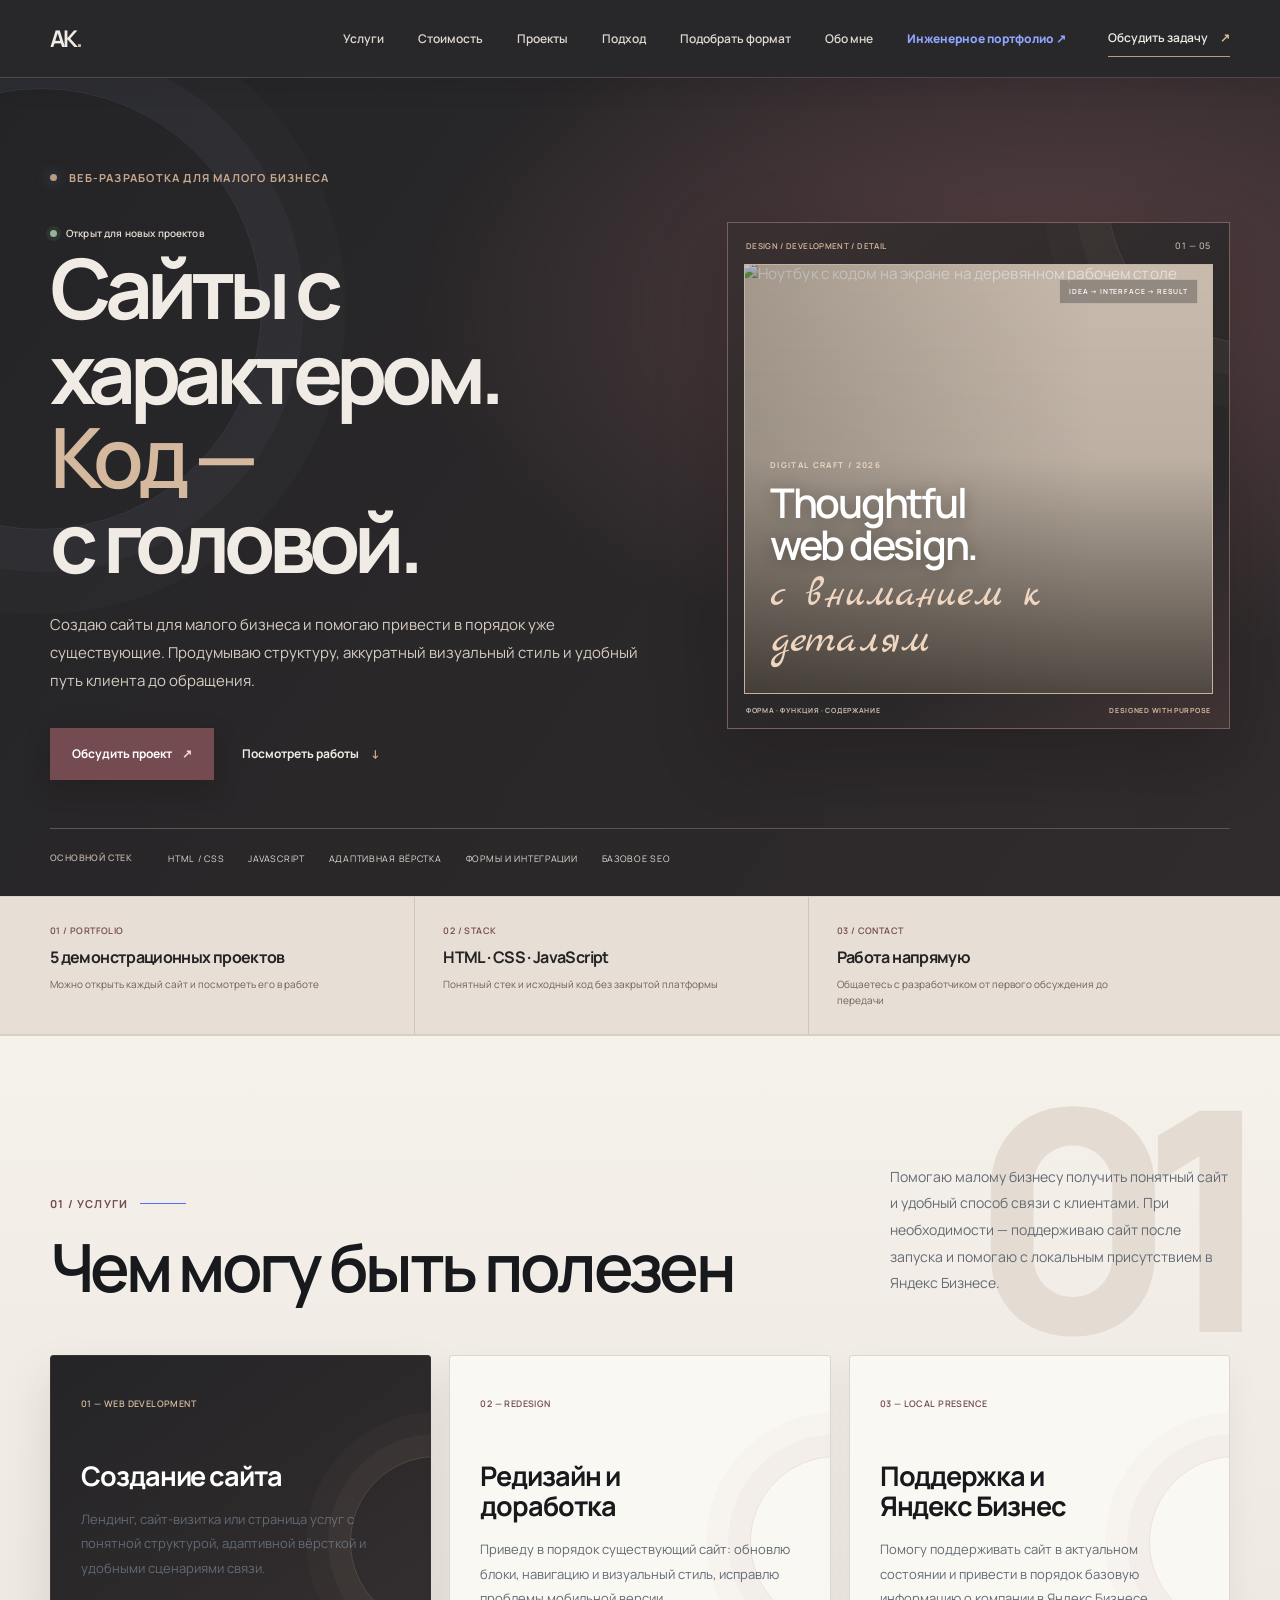
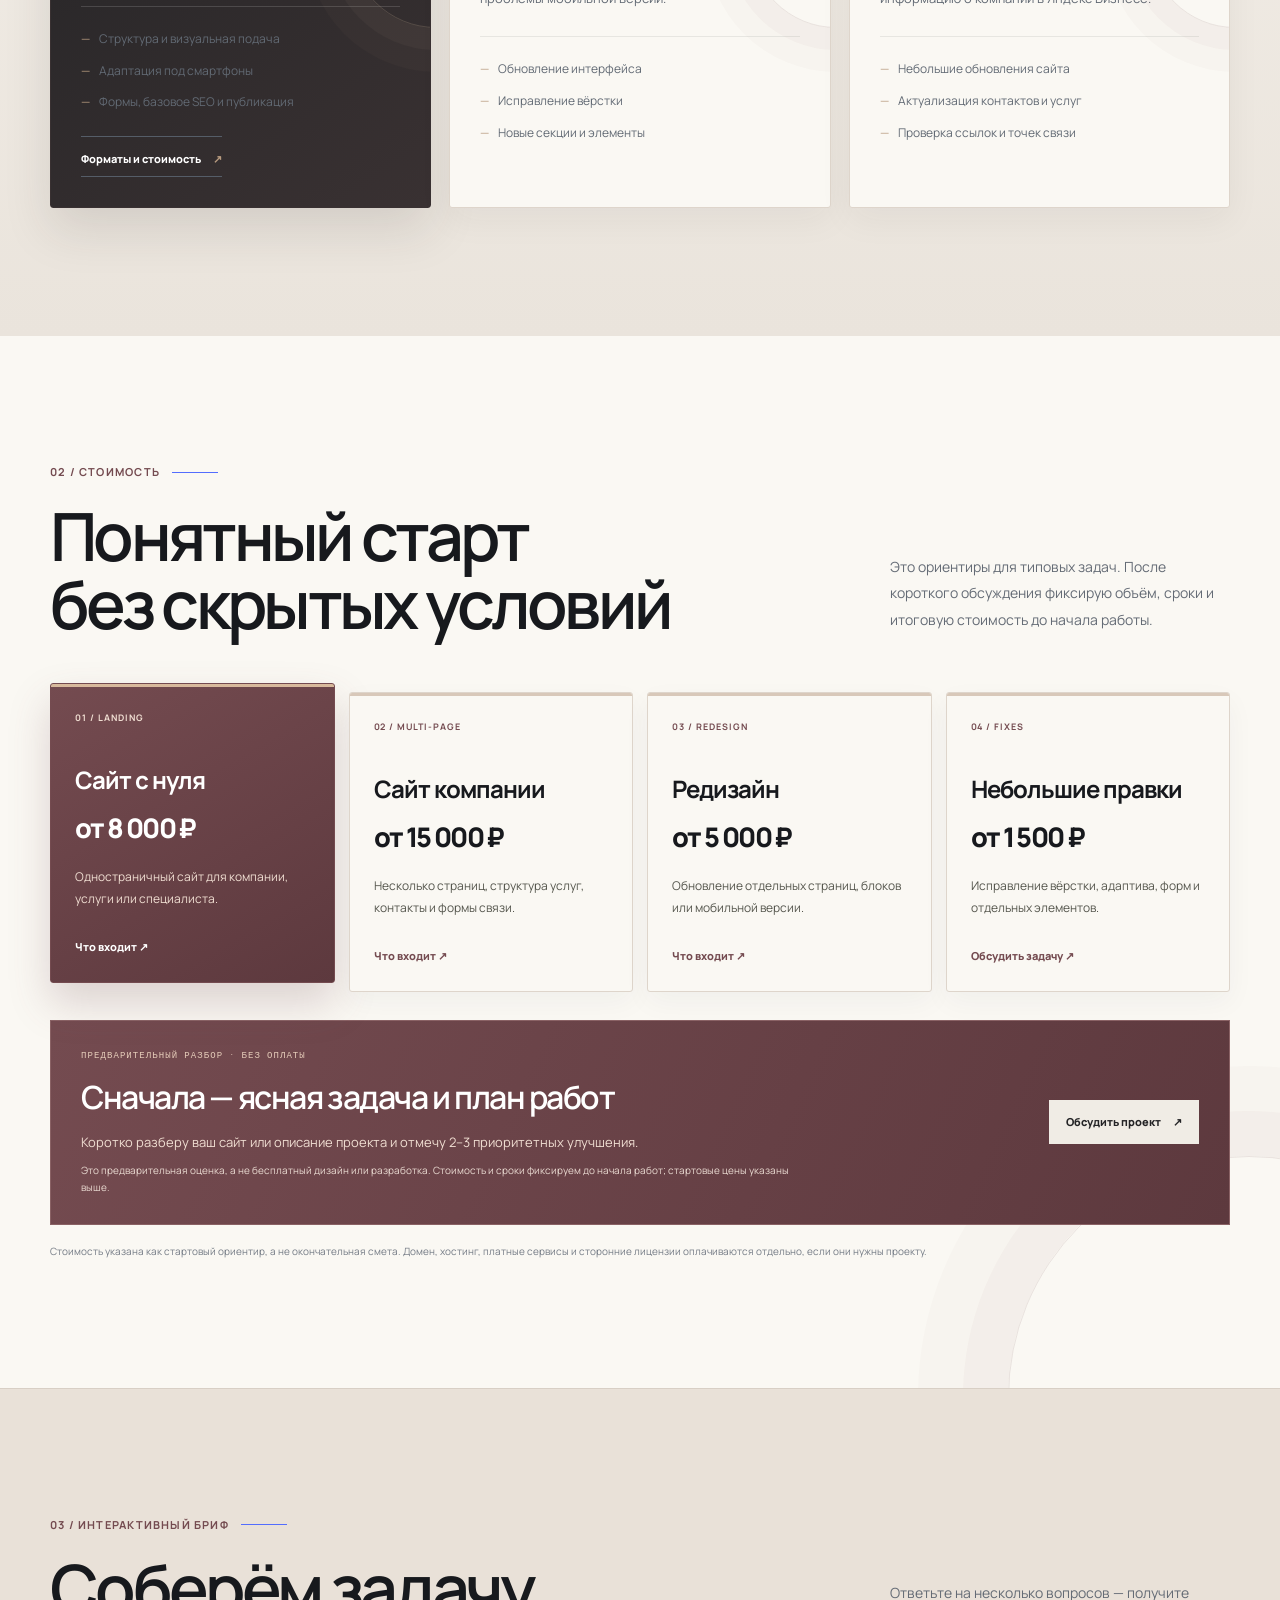
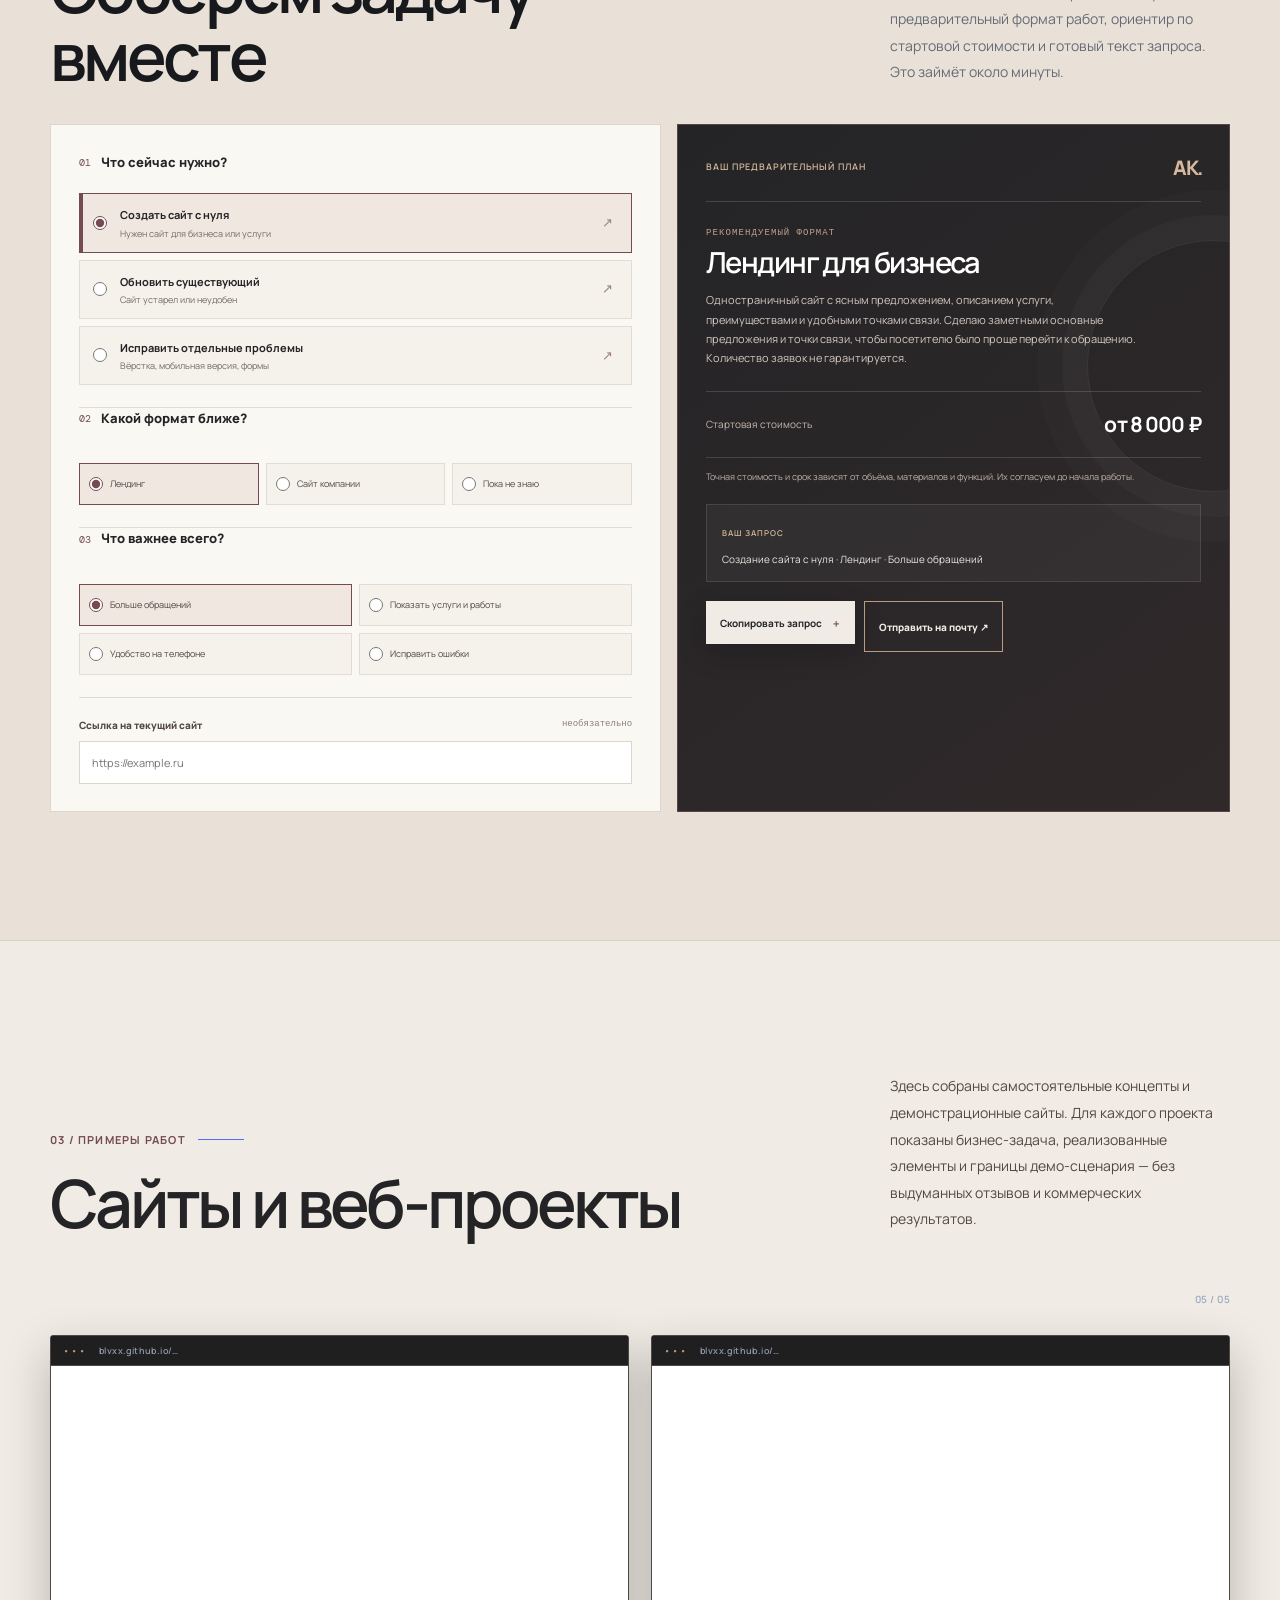
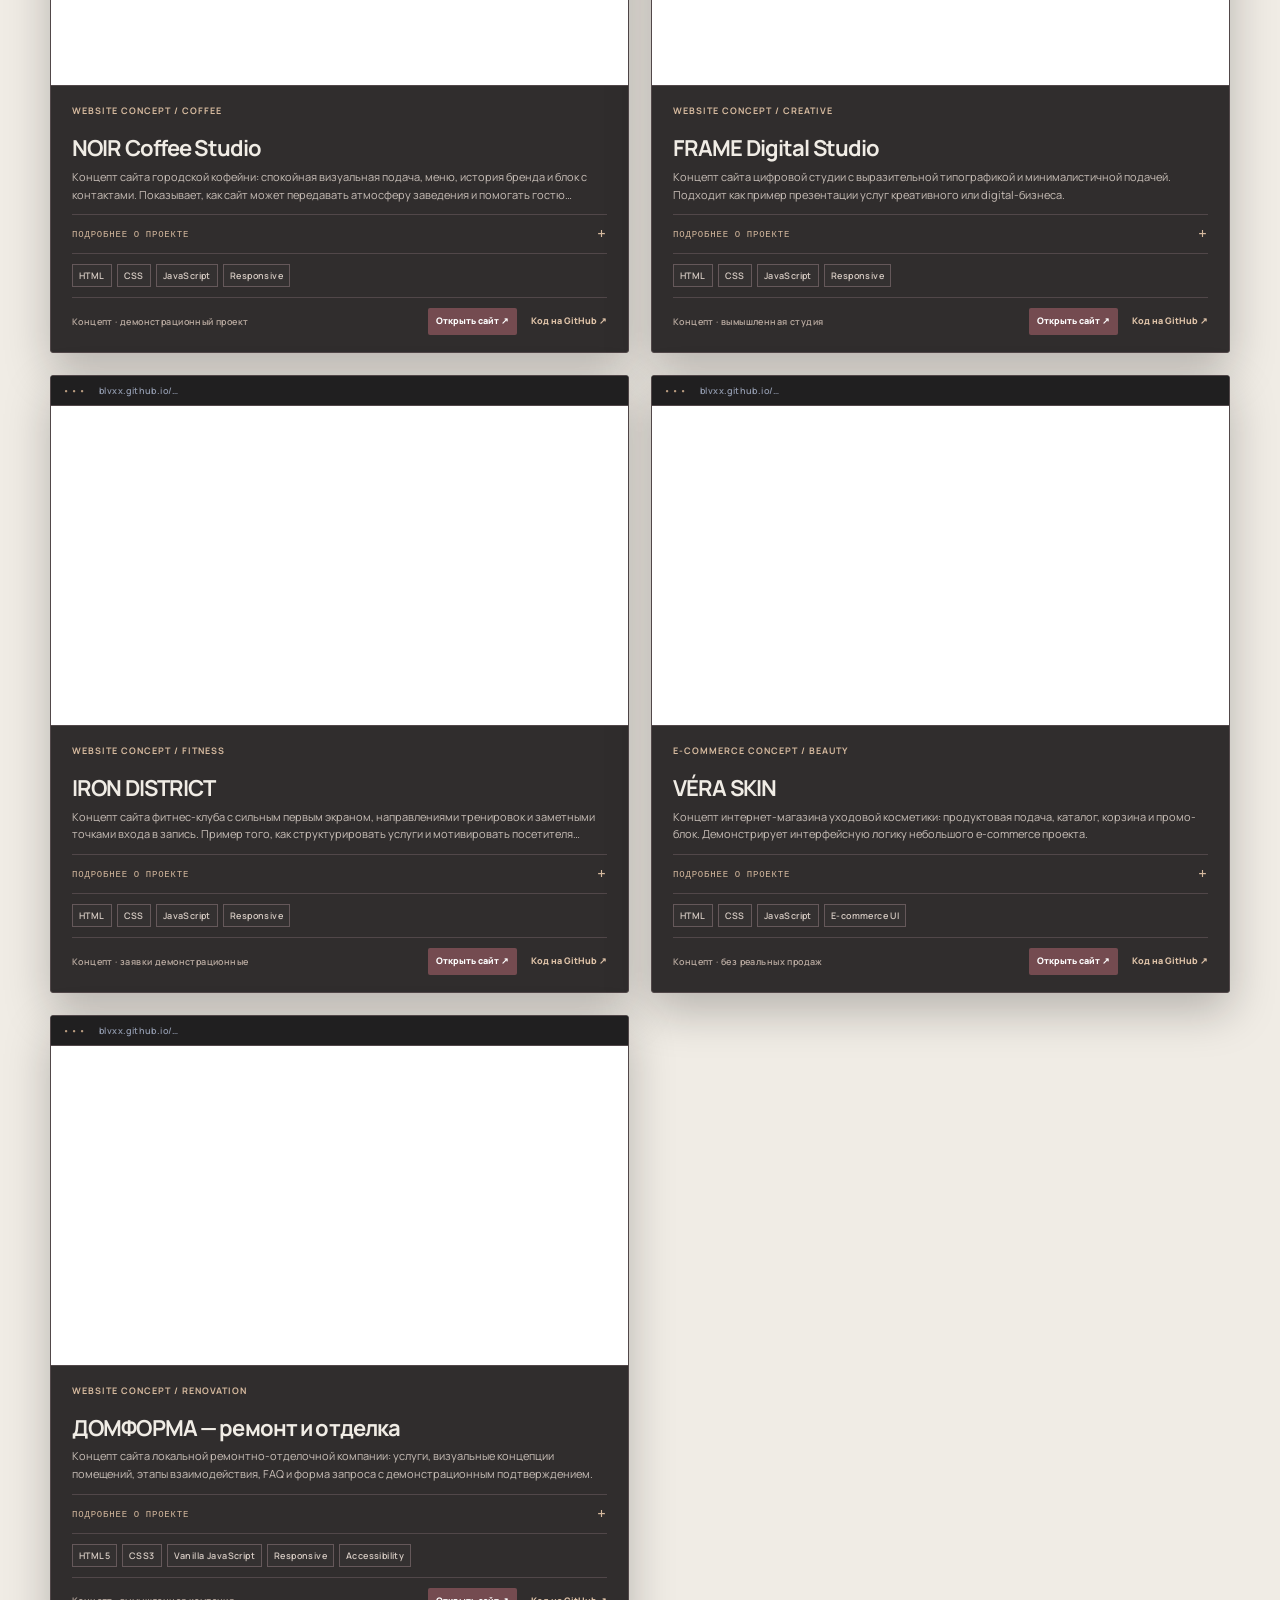
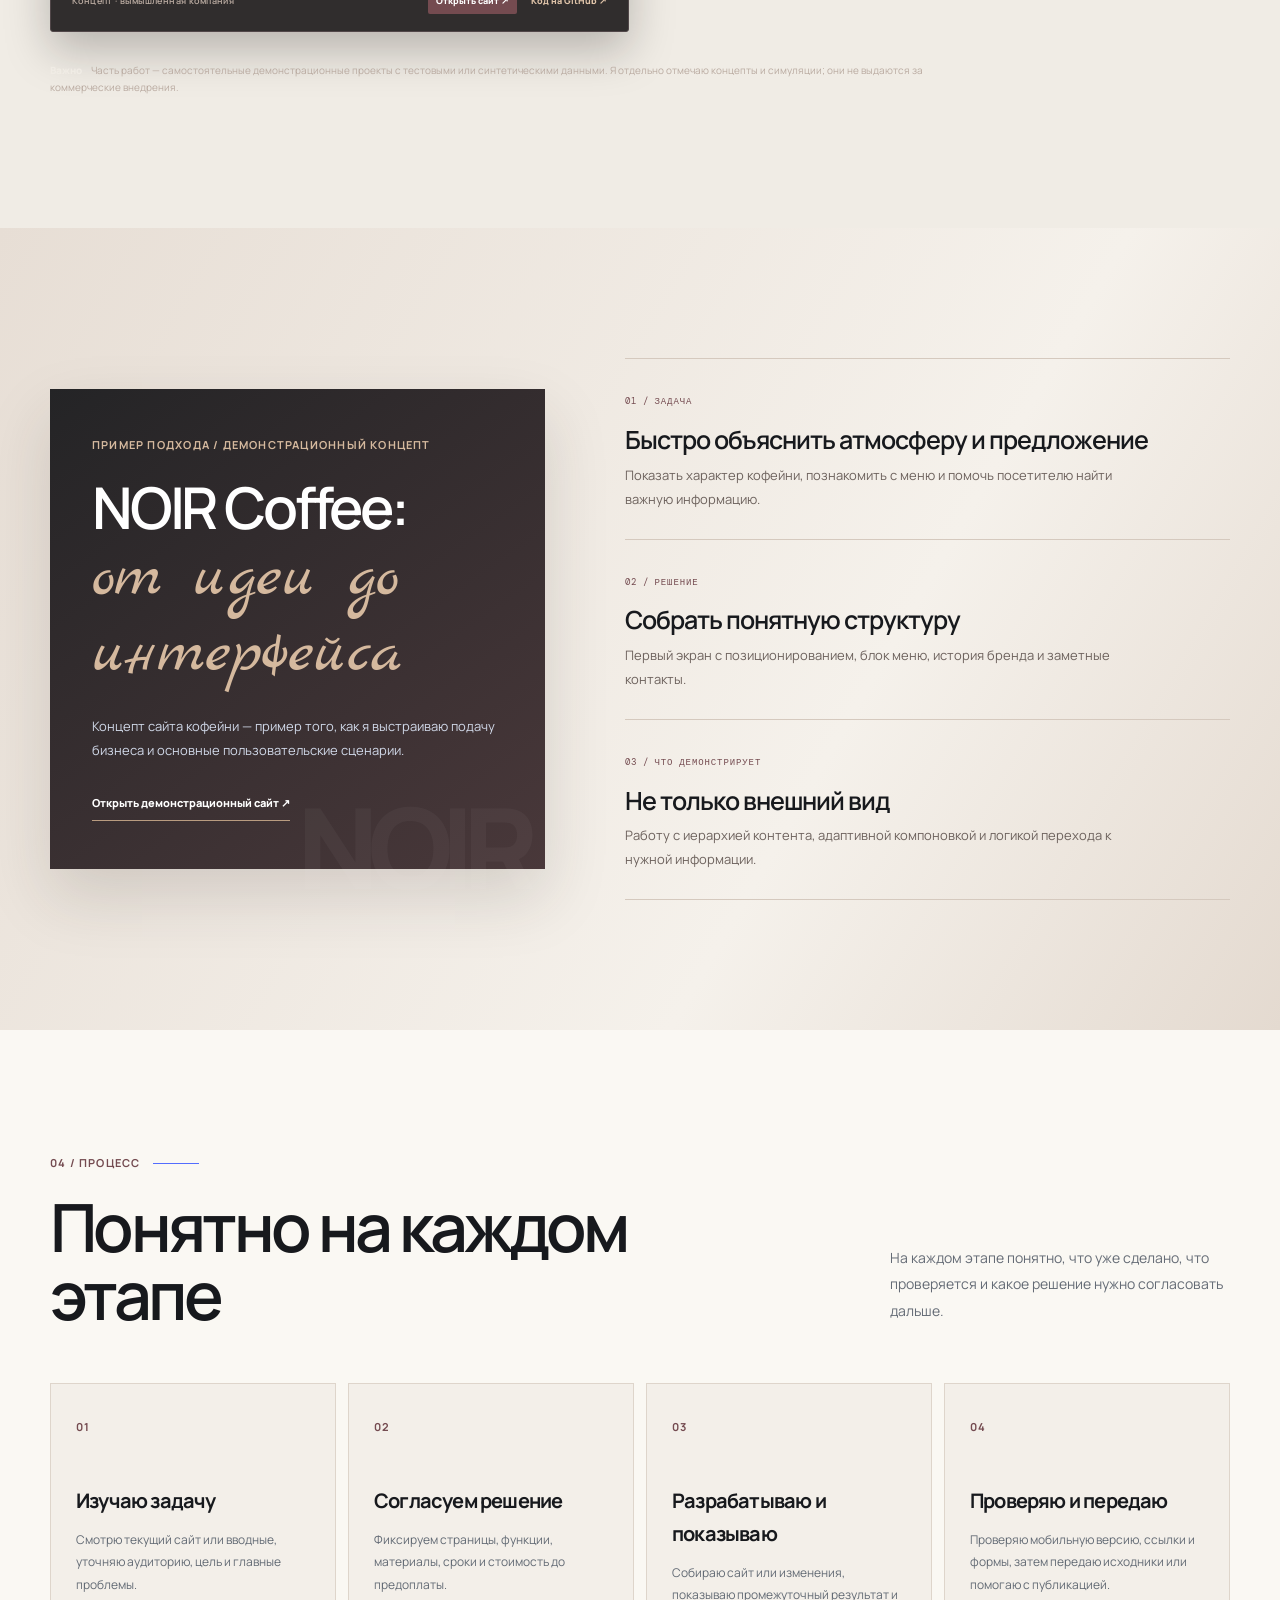
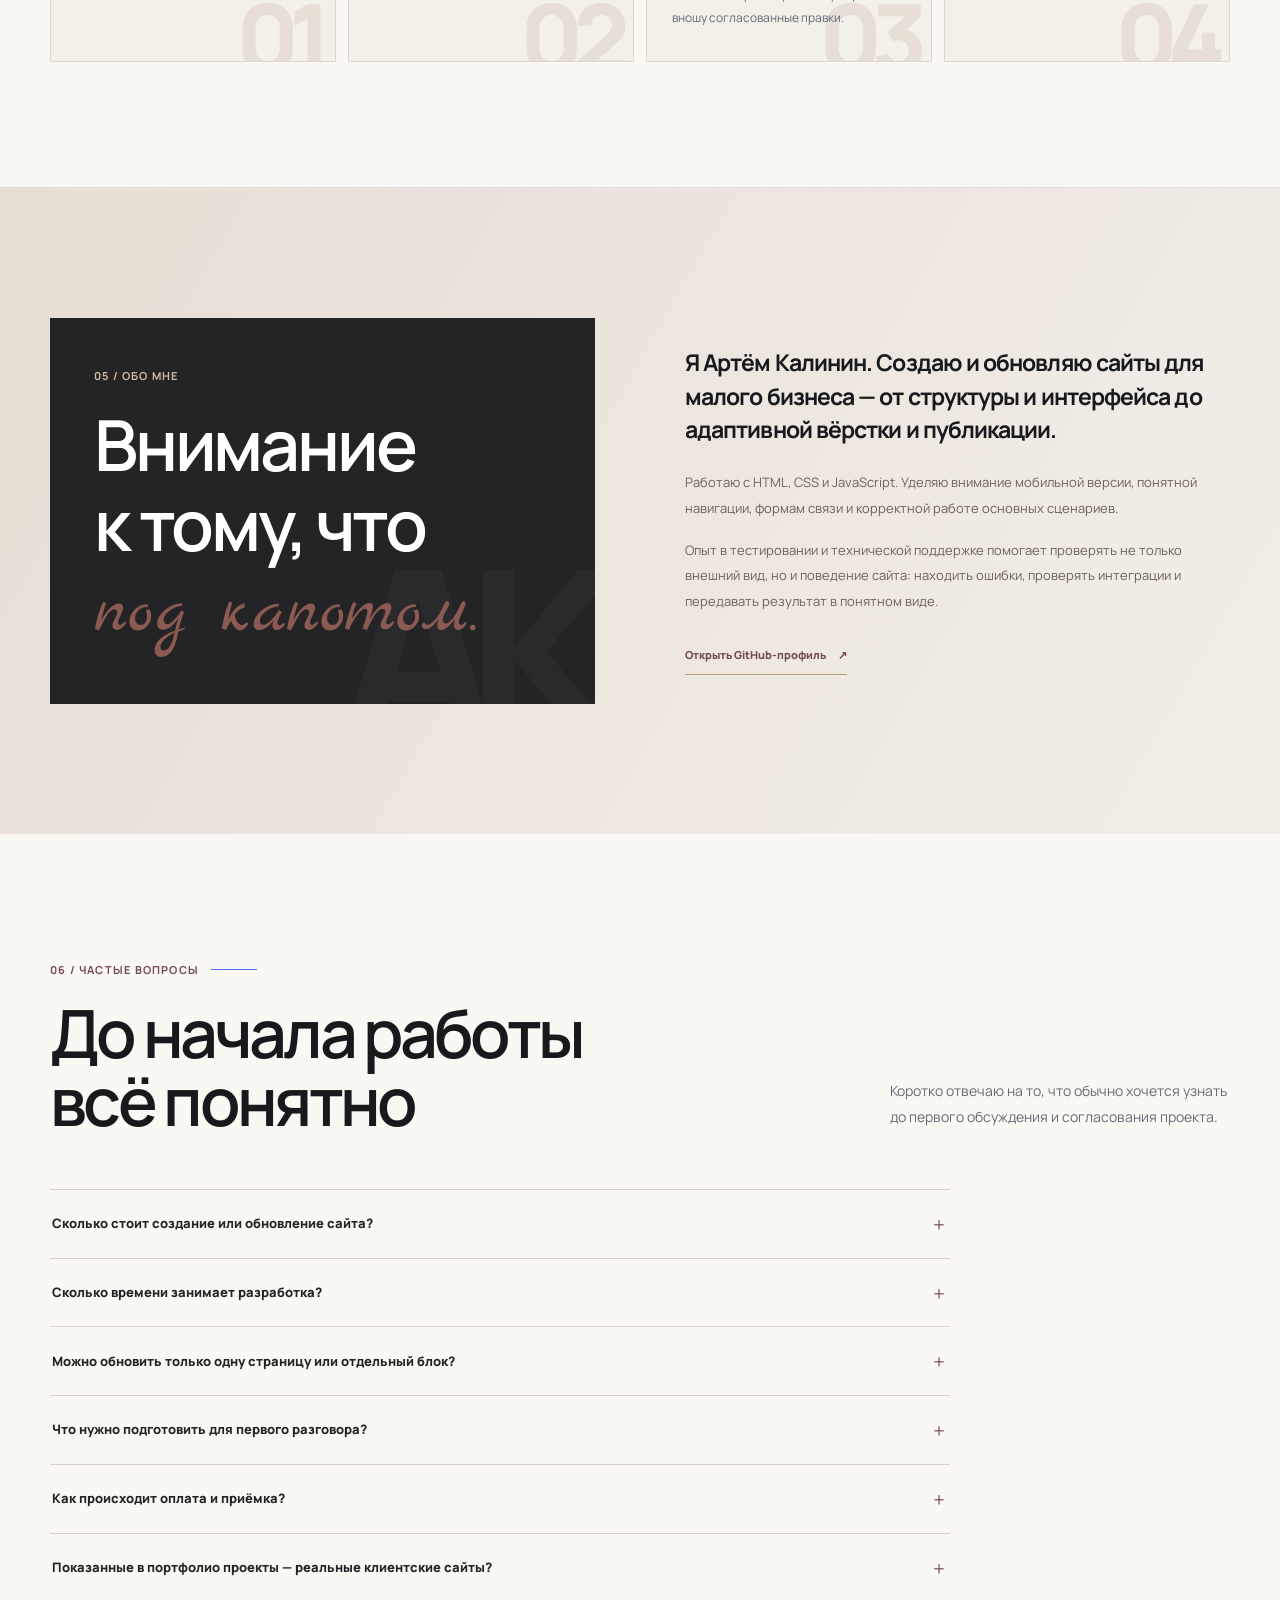
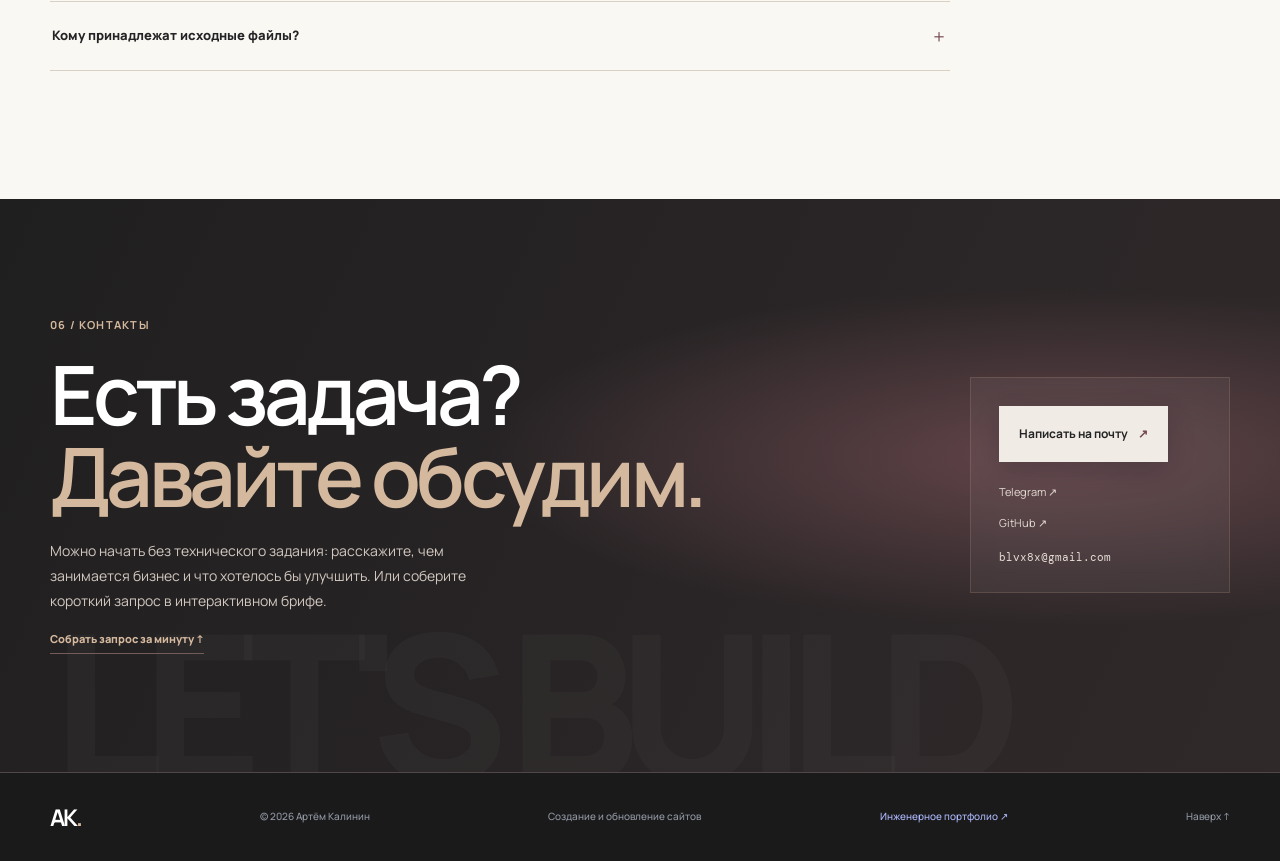
==== commit f8bef864: "Refresh site-wide motion asset version" ====
--- a/index.html
+++ b/index.html
@@ -13,7 +13,7 @@
   <link rel="preconnect" href="https://fonts.googleapis.com">
   <link rel="preconnect" href="https://fonts.gstatic.com" crossorigin>
   <link href="https://fonts.googleapis.com/css2?family=DM+Mono:wght@400;500&family=Manrope:wght@400;500;600;700;800&family=Marck+Script&display=swap" rel="stylesheet">
-  <link rel="stylesheet" href="styles.css?v=20261122-static" type="text/css" media="all">
+  <link rel="stylesheet" href="styles.css?v=20261122-system" type="text/css" media="all">
   <script type="application/ld+json">
   {
     "@context":"https://schema.org",
@@ -309,6 +309,6 @@
   <footer class="footer"><div class="wrap footer-inner"><a class="brand" href="#top">АК<span>.</span></a><span>© <span id="year"></span> Артём Калинин</span><span>Создание и обновление сайтов</span><a class="portfolio-switch" href="https://blvxx.github.io/portfolio/engineering/">Инженерное портфолио ↗</a><a href="#top">Наверх ↑</a></div></footer>
   <script src="script.js?v=20261122-compact" defer></script>
   <script src="brief-builder.js?v=20261122-brief" defer></script>
-  <script src="page-motion.js?v=20261122-static" defer></script>
+  <script src="page-motion.js?v=20261122-sitewide" defer></script>
 </body>
 </html>
--- a/styles.css
+++ b/styles.css
@@ -1332,3 +1332,25 @@
 .portfolio-corporate .filter-btn{font-size:10px}
 .portfolio-corporate .project-count{font-size:10px}
 .portfolio-corporate .project-status{font-size:9px}
+
+
+/* Calm hero availability indicator — remove the boxed label treatment */
+.portfolio-corporate .hero-availability{
+  display:inline-flex;align-items:center;gap:9px;
+  margin:19px 0 0;padding:0;border:0;background:transparent;
+  color:#E8DED5;max-width:none
+}
+.portfolio-corporate .availability-pulse{
+  display:block;flex:none;width:7px;height:7px;border-radius:50%;
+  background:#91B49A;box-shadow:0 0 0 4px #91B49A18;
+  animation:none
+}
+.portfolio-corporate .hero-availability strong{
+  display:inline-block;color:#E8DED5;font-family:var(--font);
+  font-size:10px;font-weight:600;letter-spacing:.015em;line-height:1.4
+}
+.portfolio-corporate .hero-meta{display:none!important}
+@media(max-width:680px){
+  .portfolio-corporate .hero-availability{margin-top:15px;gap:8px}
+  .portfolio-corporate .hero-availability strong{font-size:10px}
+}
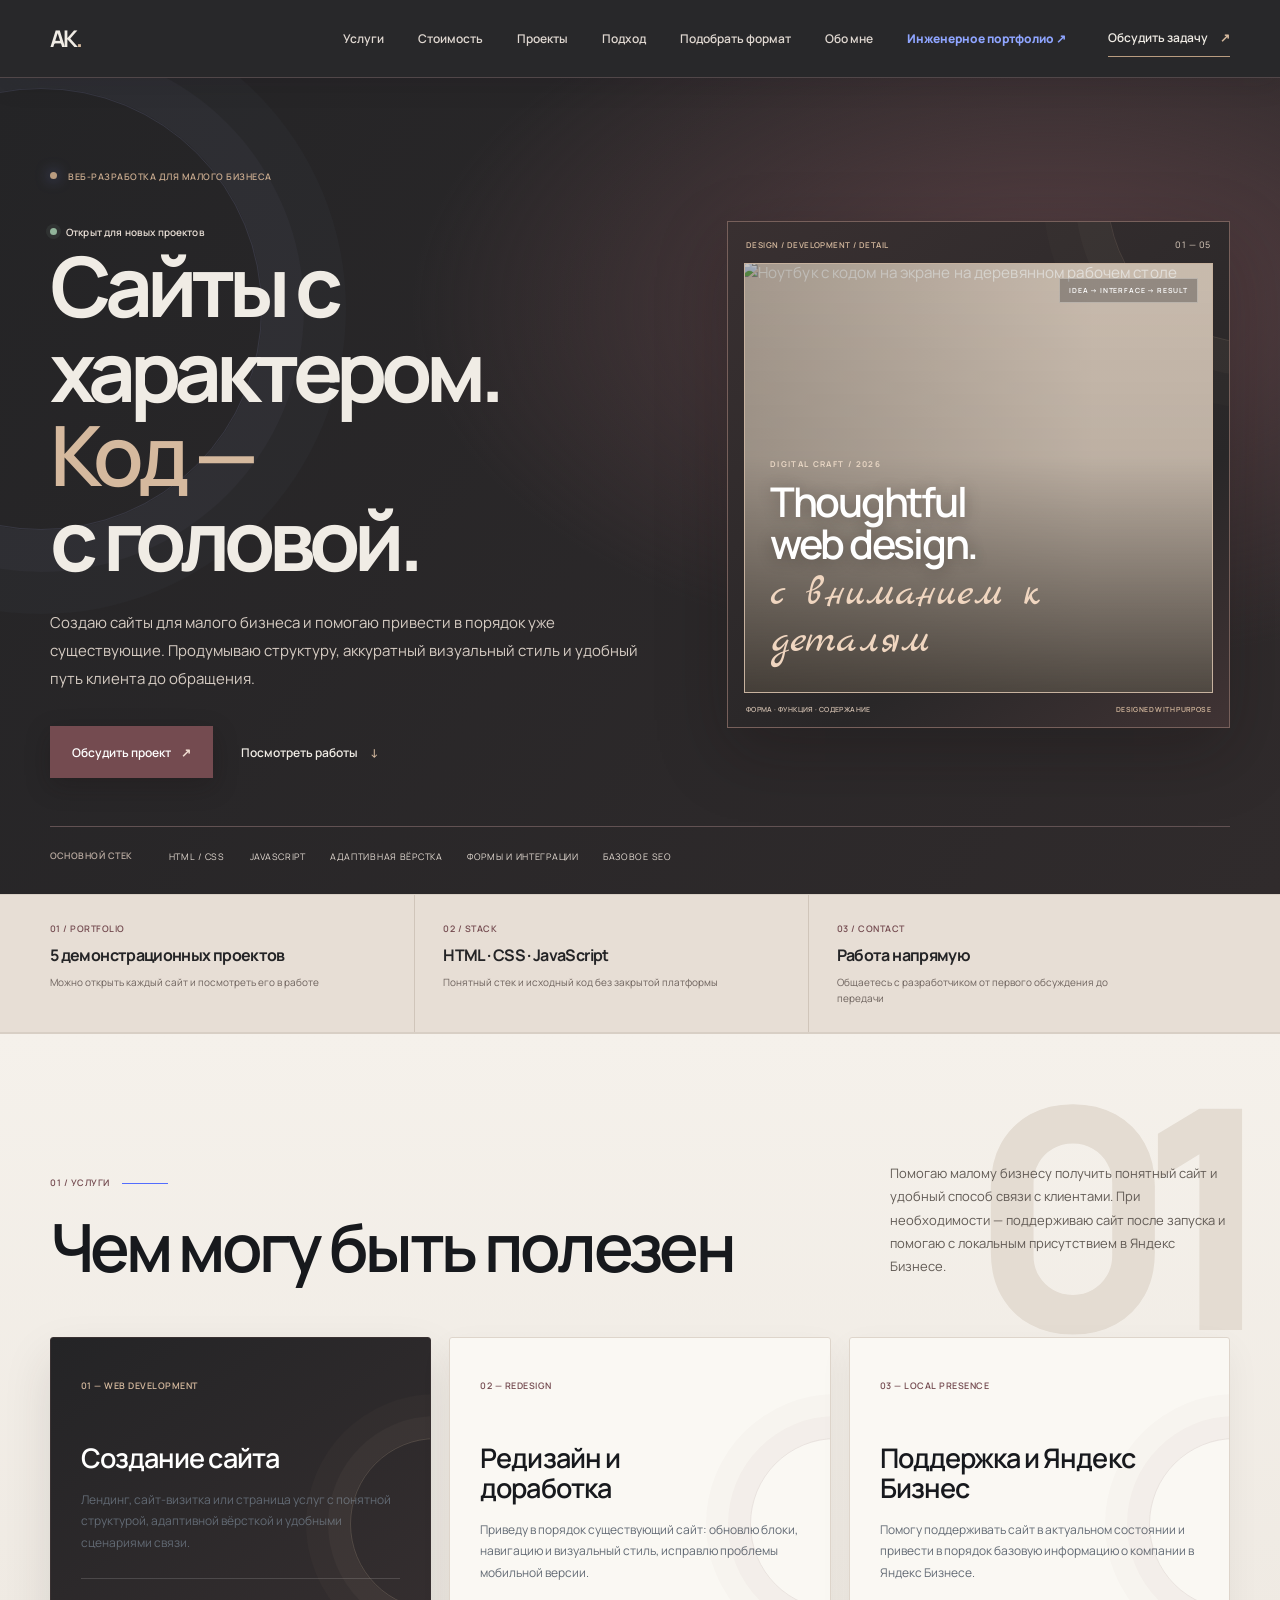
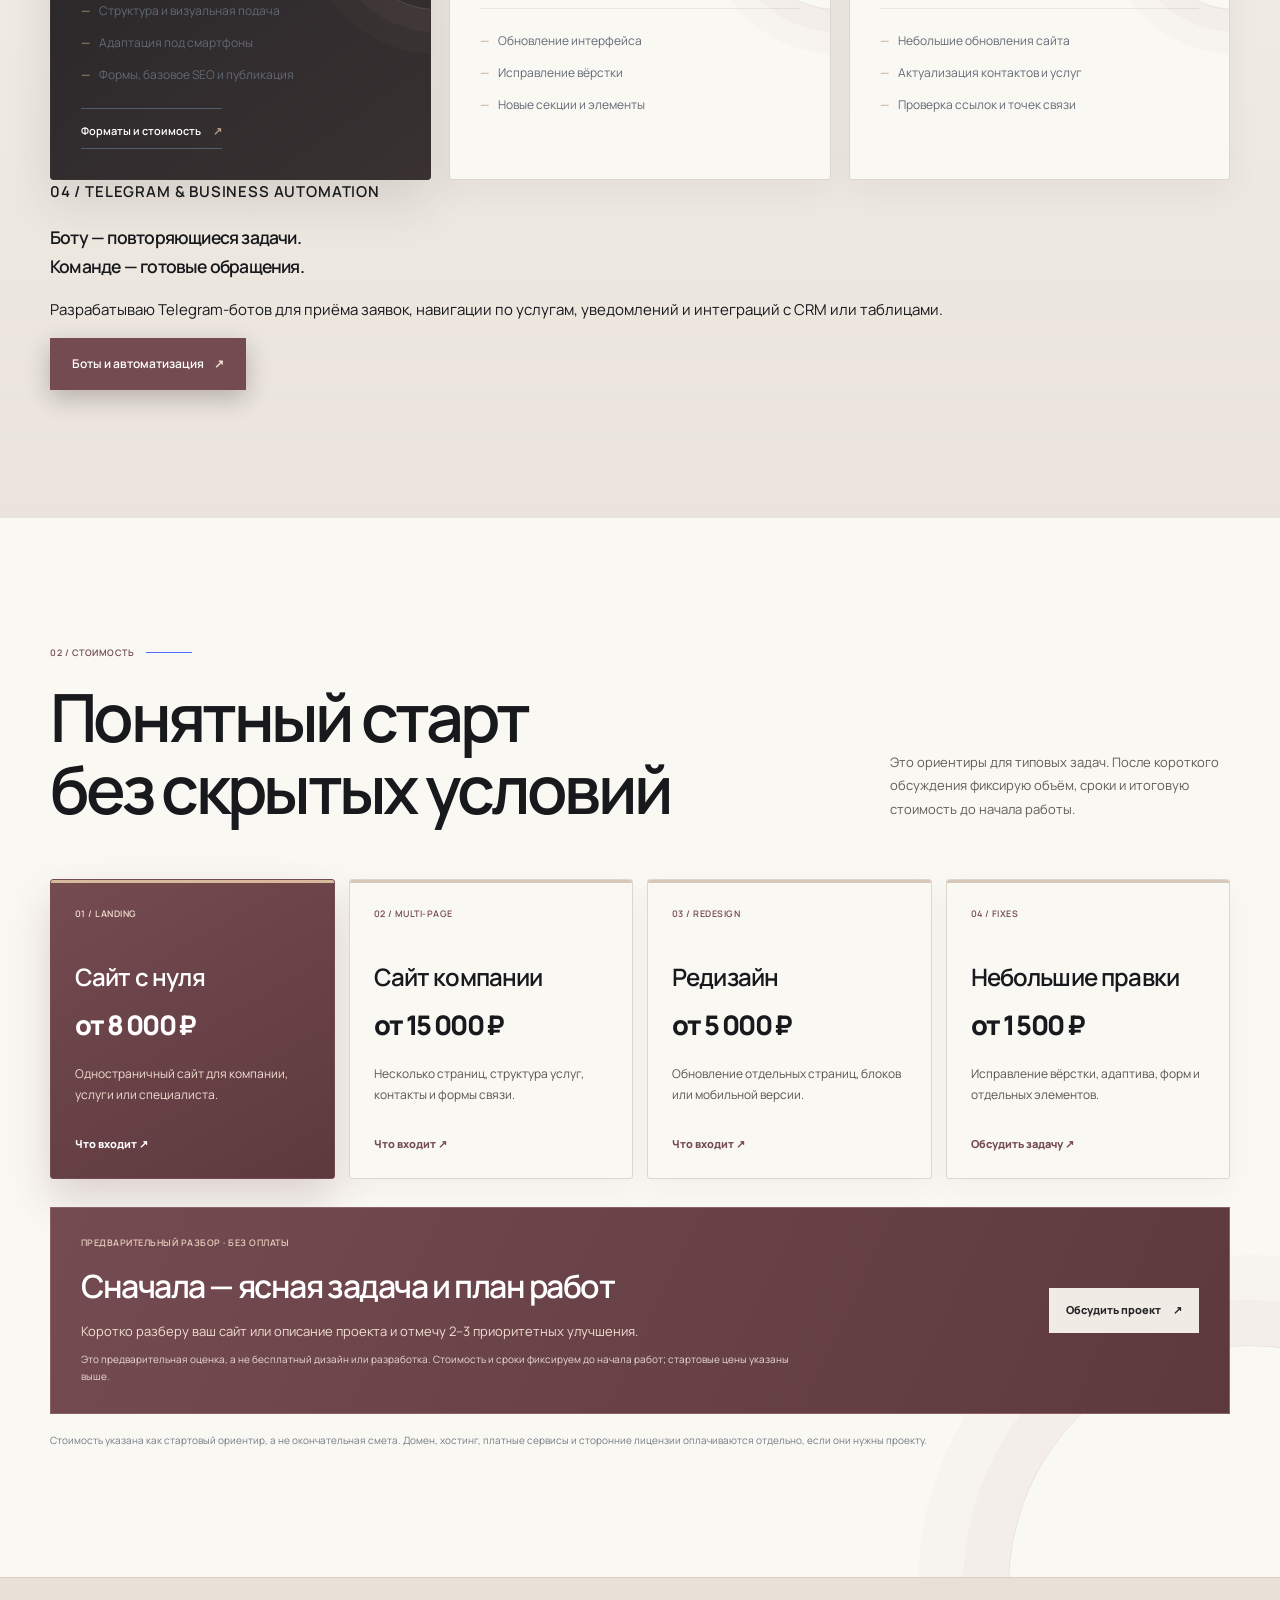
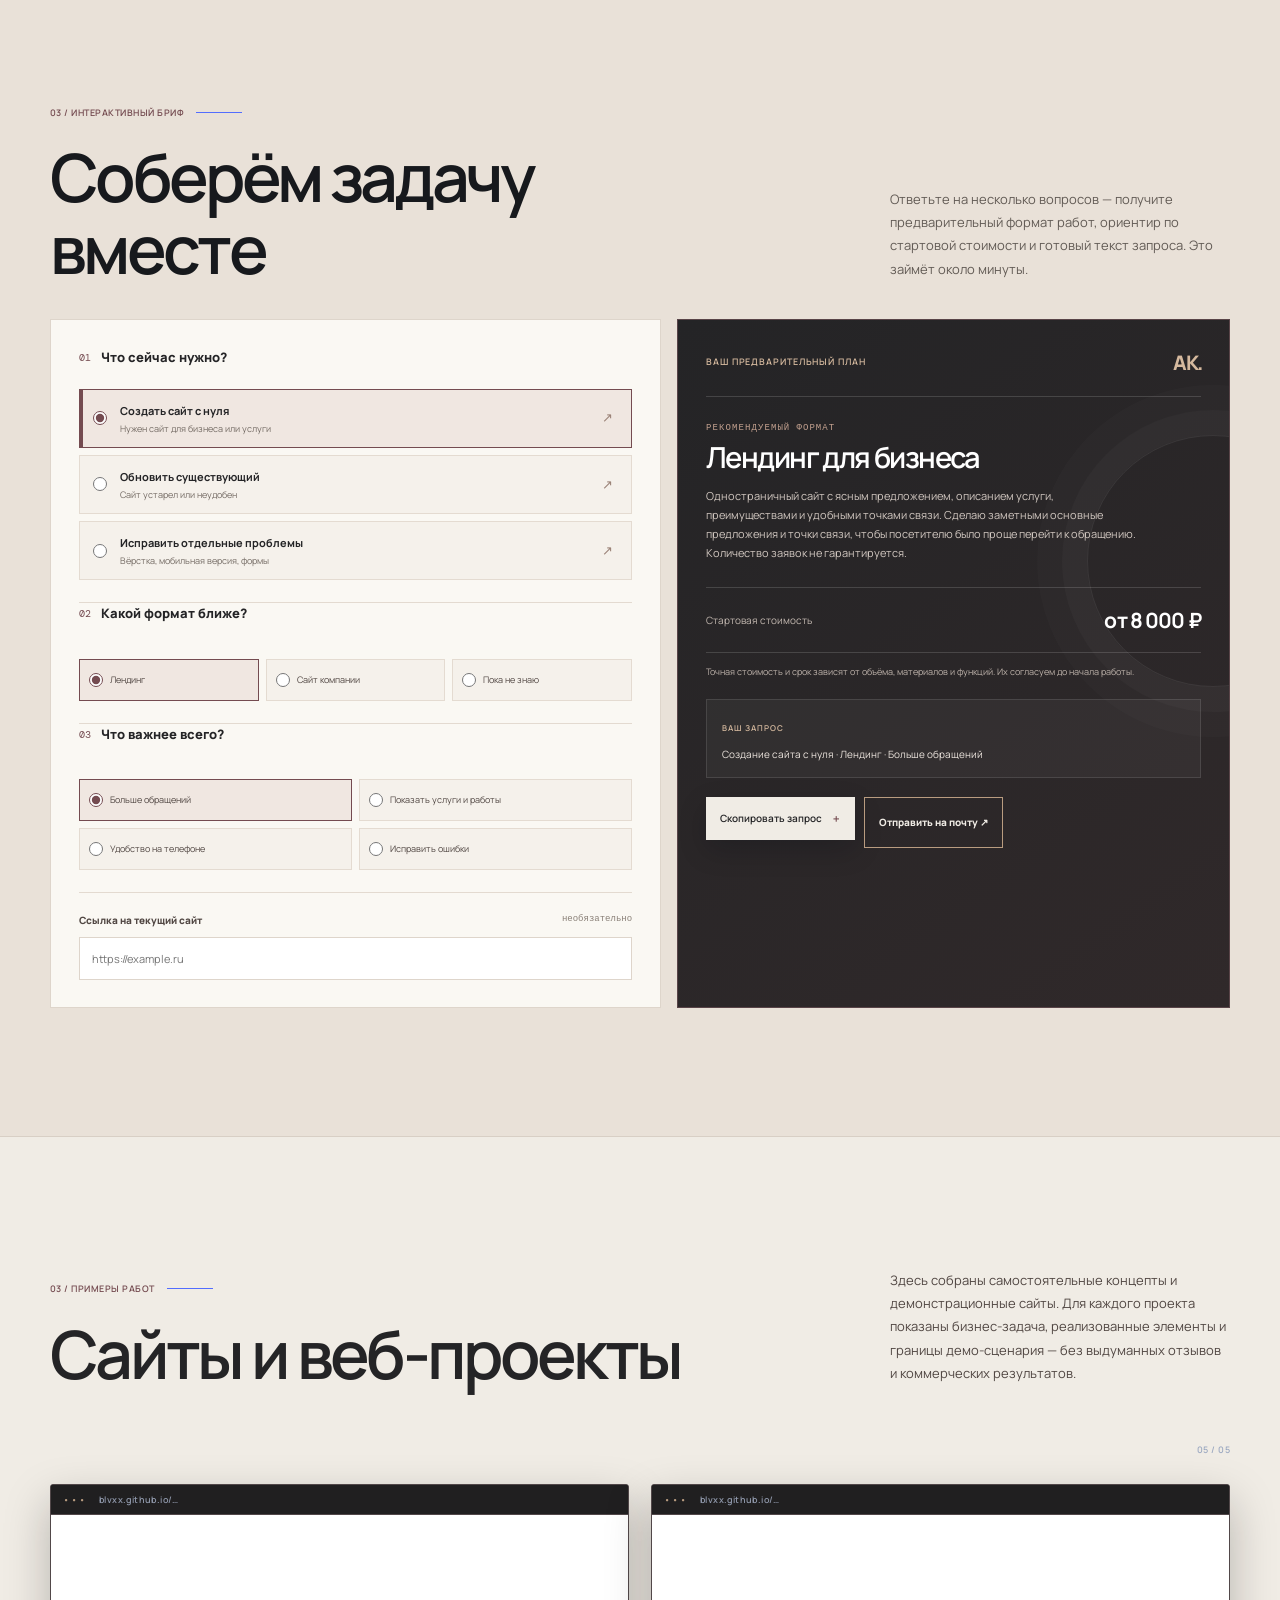
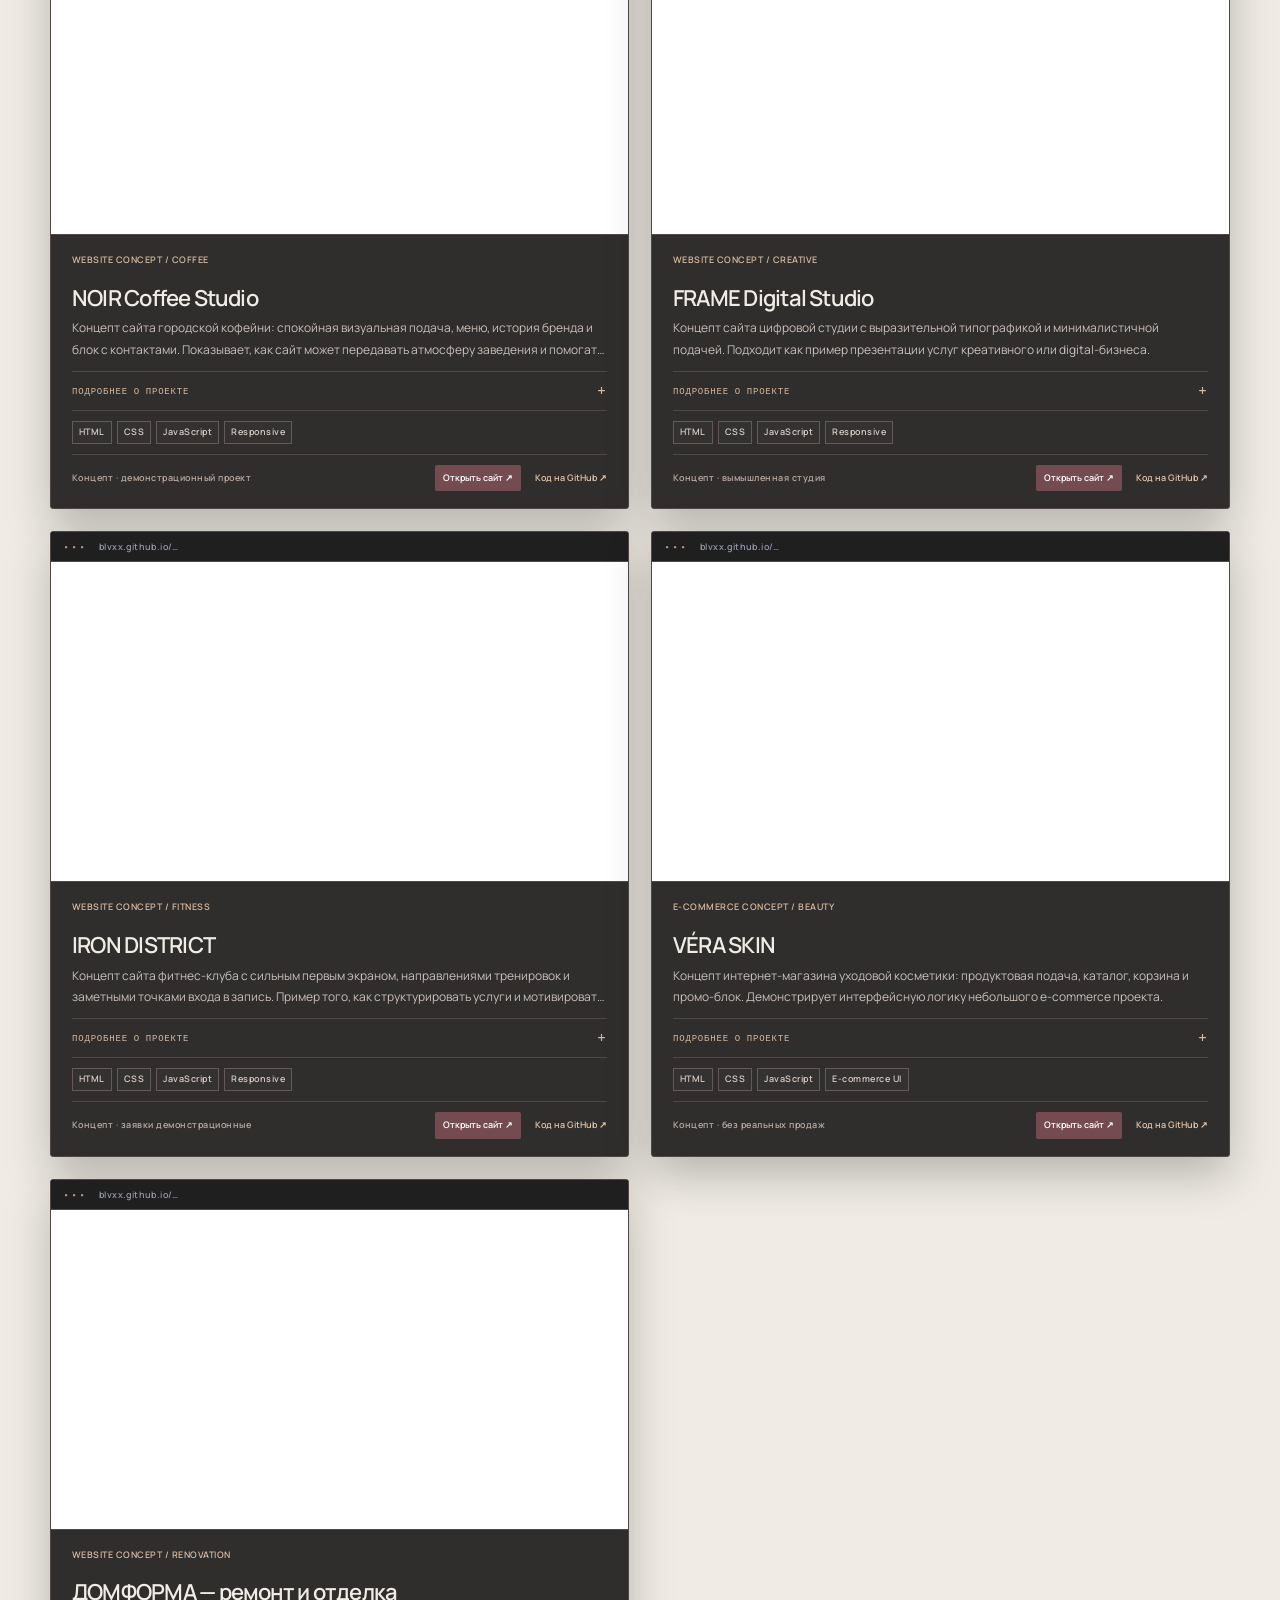
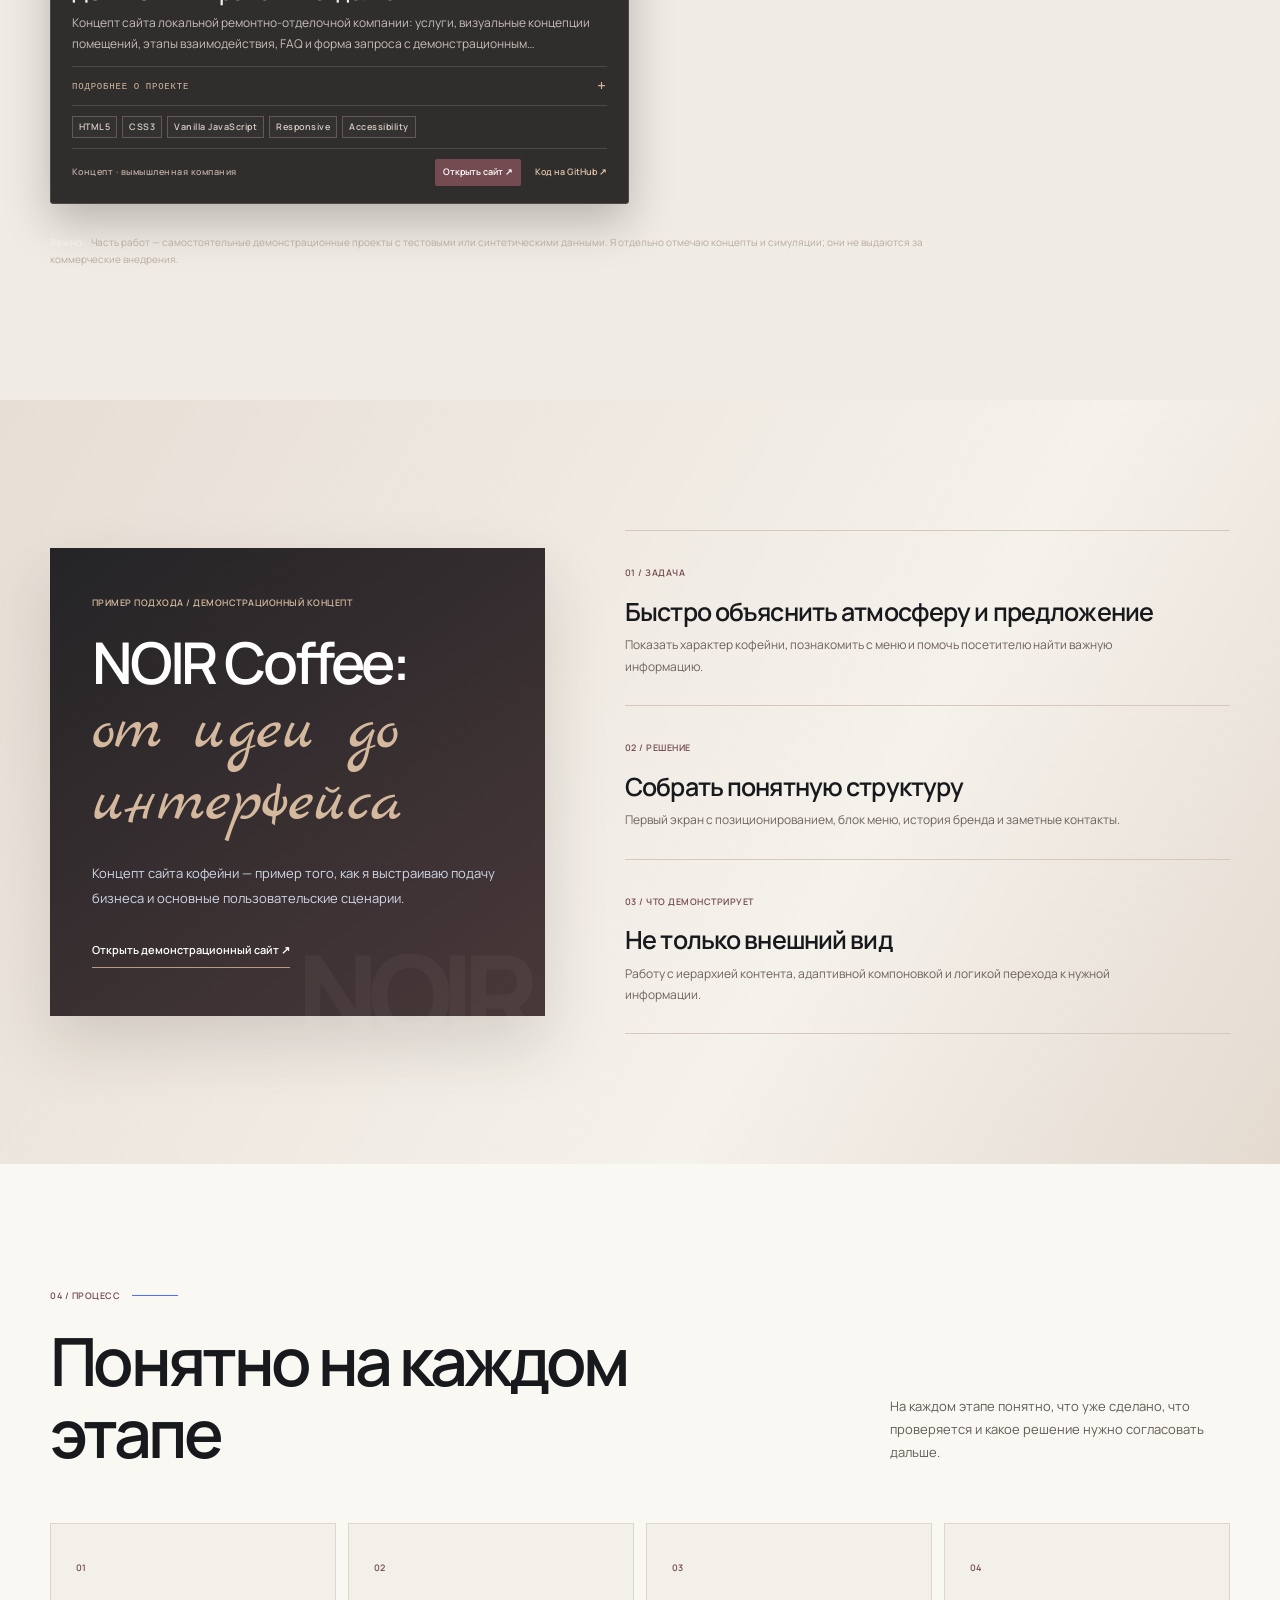
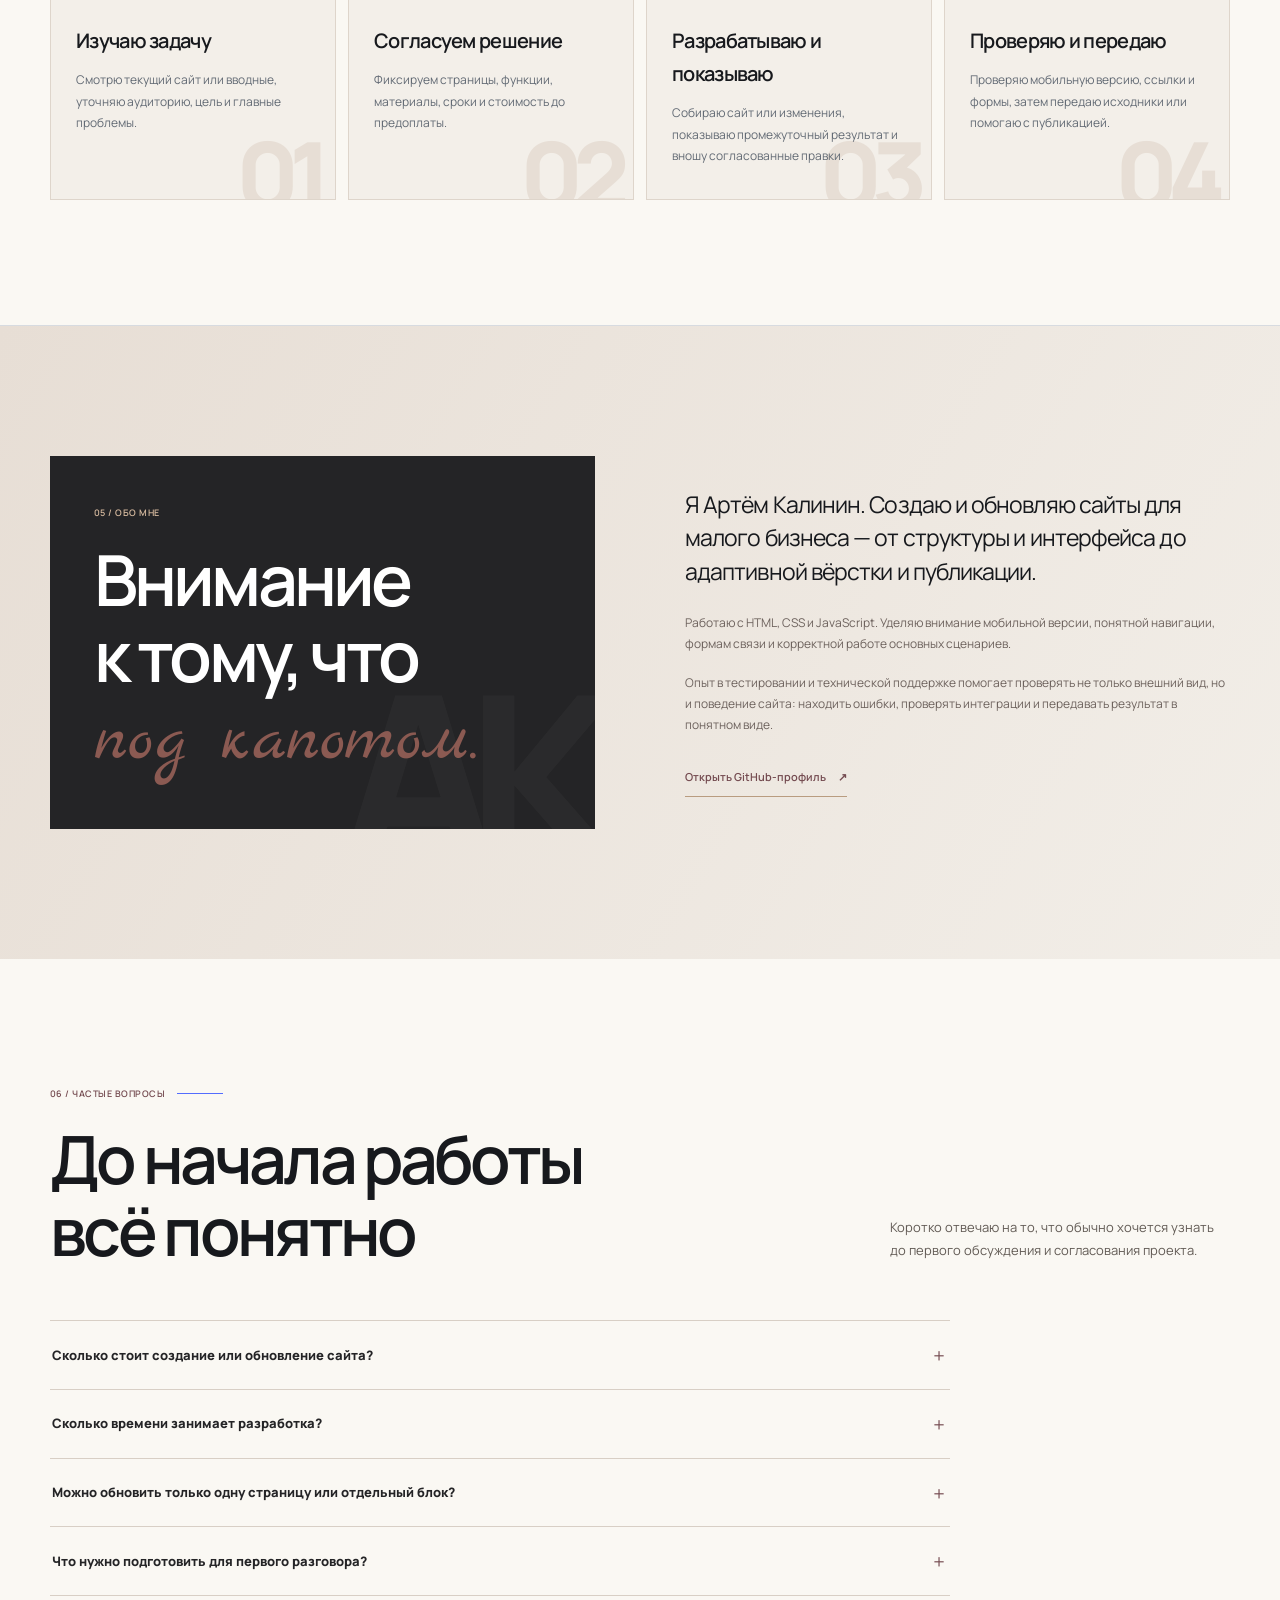
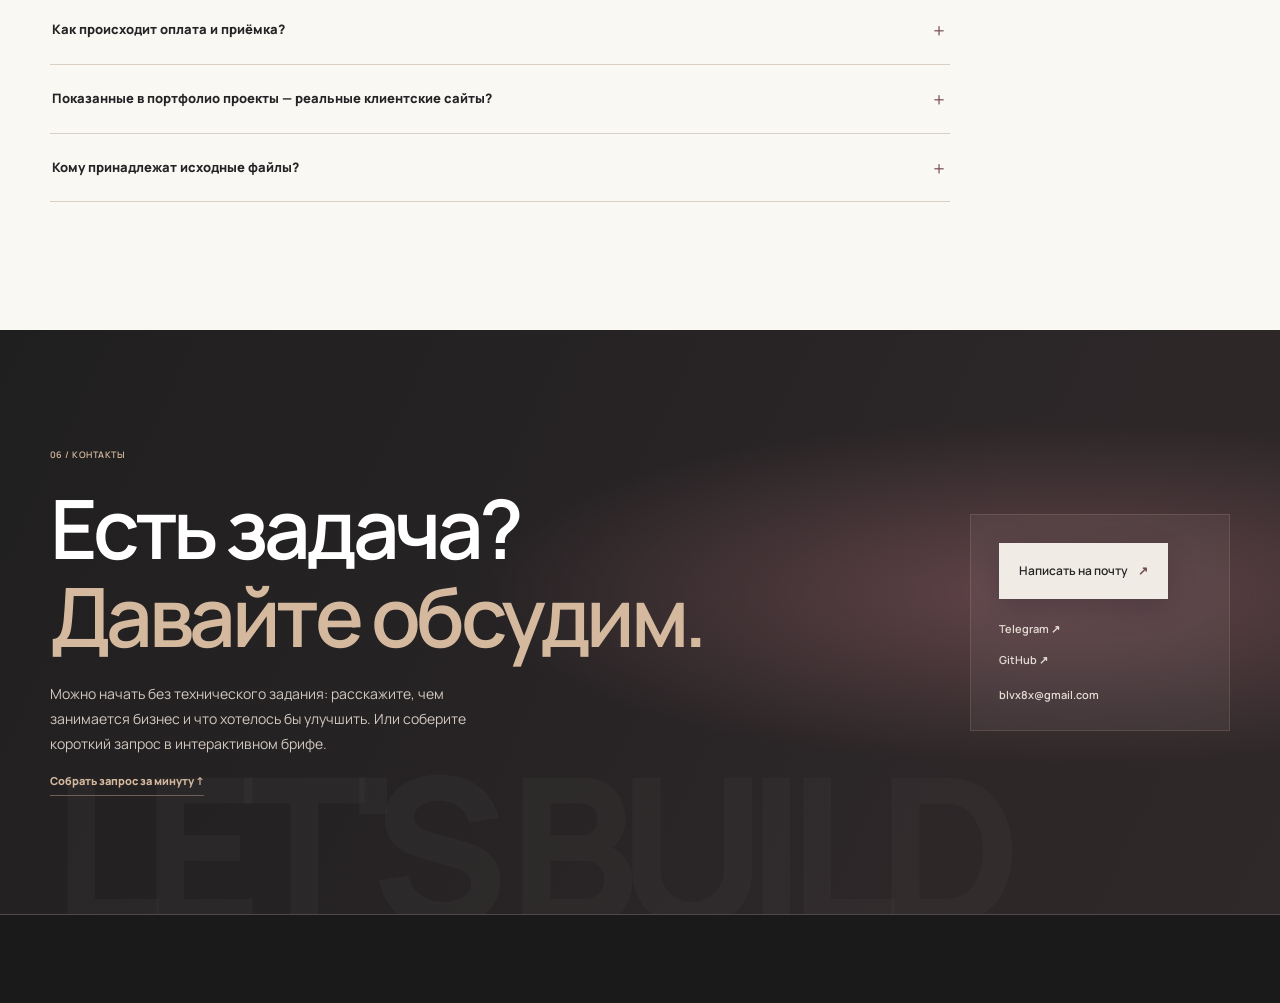
==== commit 99c9db01: "Add Telegram automation service entry to freelance homepage" ====
--- a/index.html
+++ b/index.html
@@ -4,10 +4,10 @@
   <meta charset="utf-8">
   <meta name="viewport" content="width=device-width, initial-scale=1">
   <meta name="theme-color" content="#242426">
-  <meta name="description" content="Создание и обновление сайтов для малого бизнеса: лендинги, сайты услуг, редизайн и доработка.">
+  <meta name="description" content="Создание и обновление сайтов, Telegram-ботов и автоматизация процессов малого бизнеса.">
   <meta property="og:type" content="website">
-  <meta property="og:title" content="Артём Калинин — создание и обновление сайтов">
-  <meta property="og:description" content="Создание и обновление сайтов для малого бизнеса. Редизайн, адаптивная вёрстка и доработка существующих сайтов.">
+  <meta property="og:title" content="Артём Калинин — сайты, Telegram-боты и автоматизация">
+  <meta property="og:description" content="Создание и обновление сайтов, разработка Telegram-ботов и автоматизация бизнес-процессов.">
   <meta property="og:url" content="https://blvxx.github.io/web-development-portfolio/">
   <title>Создание и обновление сайтов — Артём Калинин</title>
   <link rel="preconnect" href="https://fonts.googleapis.com">
@@ -23,7 +23,7 @@
     "url":"https://blvxx.github.io/web-development-portfolio/",
     "email":"mailto:blvx8x@gmail.com",
     "sameAs":["https://github.com/blvxx","https://t.me/blvlxx"],
-    "knowsAbout":["HTML","CSS","JavaScript","Frontend development","Responsive web design","Website development"]
+    "knowsAbout":["HTML","CSS","JavaScript","Frontend development","Responsive web design","Website development","Telegram bot development","Business process automation","API integrations"]
   }
   </script>
 </head>
@@ -130,6 +130,14 @@
             <ul><li>Небольшие обновления сайта</li><li>Актуализация контактов и услуг</li><li>Проверка ссылок и точек связи</li></ul>
           </article>
         </div>
+        <aside class="automation-callout">
+          <div>
+            <span class="mono">04 / TELEGRAM & BUSINESS AUTOMATION</span>
+            <h3>Боту — повторяющиеся задачи.<br>Команде — готовые обращения.</h3>
+            <p>Разрабатываю Telegram-ботов для приёма заявок, навигации по услугам, уведомлений и интеграций с CRM или таблицами.</p>
+          </div>
+          <a class="button button-dark" href="telegram-bots.html">Боты и автоматизация <span>↗</span></a>
+        </aside>
       </div>
     </section>
 
--- a/styles.css
+++ b/styles.css
@@ -1354,3 +1354,140 @@
   .portfolio-corporate .hero-availability{margin-top:15px;gap:8px}
   .portfolio-corporate .hero-availability strong{font-size:10px}
 }
+
+
+/* Site-wide visual system: consistent type, hierarchy and spacing */
+body.portfolio-corporate{
+  font-family:'Manrope',Arial,sans-serif;
+  font-feature-settings:"kern" 1,"liga" 1;
+}
+.portfolio-corporate p,
+.portfolio-corporate li,
+.portfolio-corporate summary,
+.portfolio-corporate label,
+.portfolio-corporate input,
+.portfolio-corporate button,
+.portfolio-corporate a{
+  font-family:'Manrope',Arial,sans-serif;
+}
+.portfolio-corporate .mono,
+.portfolio-corporate .eyebrow,
+.portfolio-corporate .service-no,
+.portfolio-corporate .project-kicker,
+.portfolio-corporate .project-status,
+.portfolio-corporate .price-card>.mono,
+.portfolio-corporate .step>.mono,
+.portfolio-corporate .promo-kicker,
+.portfolio-corporate .project-count,
+.portfolio-corporate .project-tag,
+.portfolio-corporate .filter-btn,
+.portfolio-corporate .case-study-points article>span,
+.portfolio-corporate .hero-visual-head,
+.portfolio-corporate .hero-visual-foot{
+  font-family:'Manrope',Arial,sans-serif!important;
+  font-weight:600;
+  letter-spacing:.055em;
+}
+.portfolio-corporate .eyebrow,
+.portfolio-corporate .service-no,
+.portfolio-corporate .project-kicker,
+.portfolio-corporate .price-card>.mono,
+.portfolio-corporate .step>.mono,
+.portfolio-corporate .promo-kicker{
+  font-size:9px;
+  line-height:1.5;
+  text-transform:uppercase;
+}
+.portfolio-corporate .section-heading h2,
+.portfolio-corporate .case-study-heading h2,
+.portfolio-corporate .about-layout h2,
+.portfolio-corporate .contact-panel h2{
+  font-family:'Manrope',Arial,sans-serif;
+  font-weight:600;
+  line-height:1.08;
+  letter-spacing:-.055em;
+}
+.portfolio-corporate .section-intro{
+  font:400 13px/1.8 'Manrope',Arial,sans-serif;
+  color:#625B55;
+}
+.portfolio-corporate .service-card p,
+.portfolio-corporate .price-card>p:not(.price-value),
+.portfolio-corporate .project-description,
+.portfolio-corporate .step p,
+.portfolio-corporate .about-copy p,
+.portfolio-corporate .case-study-points article p,
+.portfolio-corporate .faq-list details p{
+  font-family:'Manrope',Arial,sans-serif;
+  font-size:12px;
+  font-weight:400;
+  line-height:1.78;
+}
+.portfolio-corporate .service-card h3,
+.portfolio-corporate .price-card h3,
+.portfolio-corporate .project-title,
+.portfolio-corporate .step h3,
+.portfolio-corporate .case-study-points article h3{
+  font-family:'Manrope',Arial,sans-serif;
+  font-weight:600;
+  letter-spacing:-.035em;
+}
+.portfolio-corporate .button,
+.portfolio-corporate .text-link,
+.portfolio-corporate .service-detail-link,
+.portfolio-corporate .project-link,
+.portfolio-corporate .about-link,
+.portfolio-corporate .case-study-link,
+.portfolio-corporate .contact-actions a{
+  font-family:'Manrope',Arial,sans-serif;
+  font-weight:600;
+  letter-spacing:0;
+}
+.portfolio-corporate .project-tag,
+.portfolio-corporate .filter-btn,
+.portfolio-corporate .project-count{
+  font-size:9px;
+  line-height:1.4;
+}
+.portfolio-corporate .project-status{font-size:9px;line-height:1.4}
+.portfolio-corporate .footer-inner{
+  font-family:'Manrope',Arial,sans-serif;
+  font-size:10px;
+  font-weight:500;
+  letter-spacing:0;
+}
+
+/* Elegant scroll reveal: all major page groups enter in a calm sequence */
+html.motion-ready [data-reveal]{
+  opacity:0;
+  transform:translate3d(0,22px,0);
+  filter:blur(2px);
+  transition:
+    opacity .72s cubic-bezier(.2,.72,.2,1),
+    transform .72s cubic-bezier(.2,.72,.2,1),
+    filter .72s cubic-bezier(.2,.72,.2,1);
+  transition-delay:var(--reveal-delay,0ms);
+  will-change:opacity,transform,filter;
+}
+html.motion-ready [data-reveal].is-revealed{
+  opacity:1;
+  transform:translate3d(0,0,0);
+  filter:blur(0);
+  will-change:auto;
+}
+@media(max-width:680px){
+  html.motion-ready [data-reveal]{
+    transform:translate3d(0,16px,0);
+    filter:none;
+    transition:opacity .58s ease,transform .58s cubic-bezier(.2,.72,.2,1);
+  }
+}
+@media(prefers-reduced-motion:reduce){
+  html.motion-ready [data-reveal]{
+    opacity:1;
+    transform:none;
+    filter:none;
+    transition:none;
+    will-change:auto;
+  }
+}
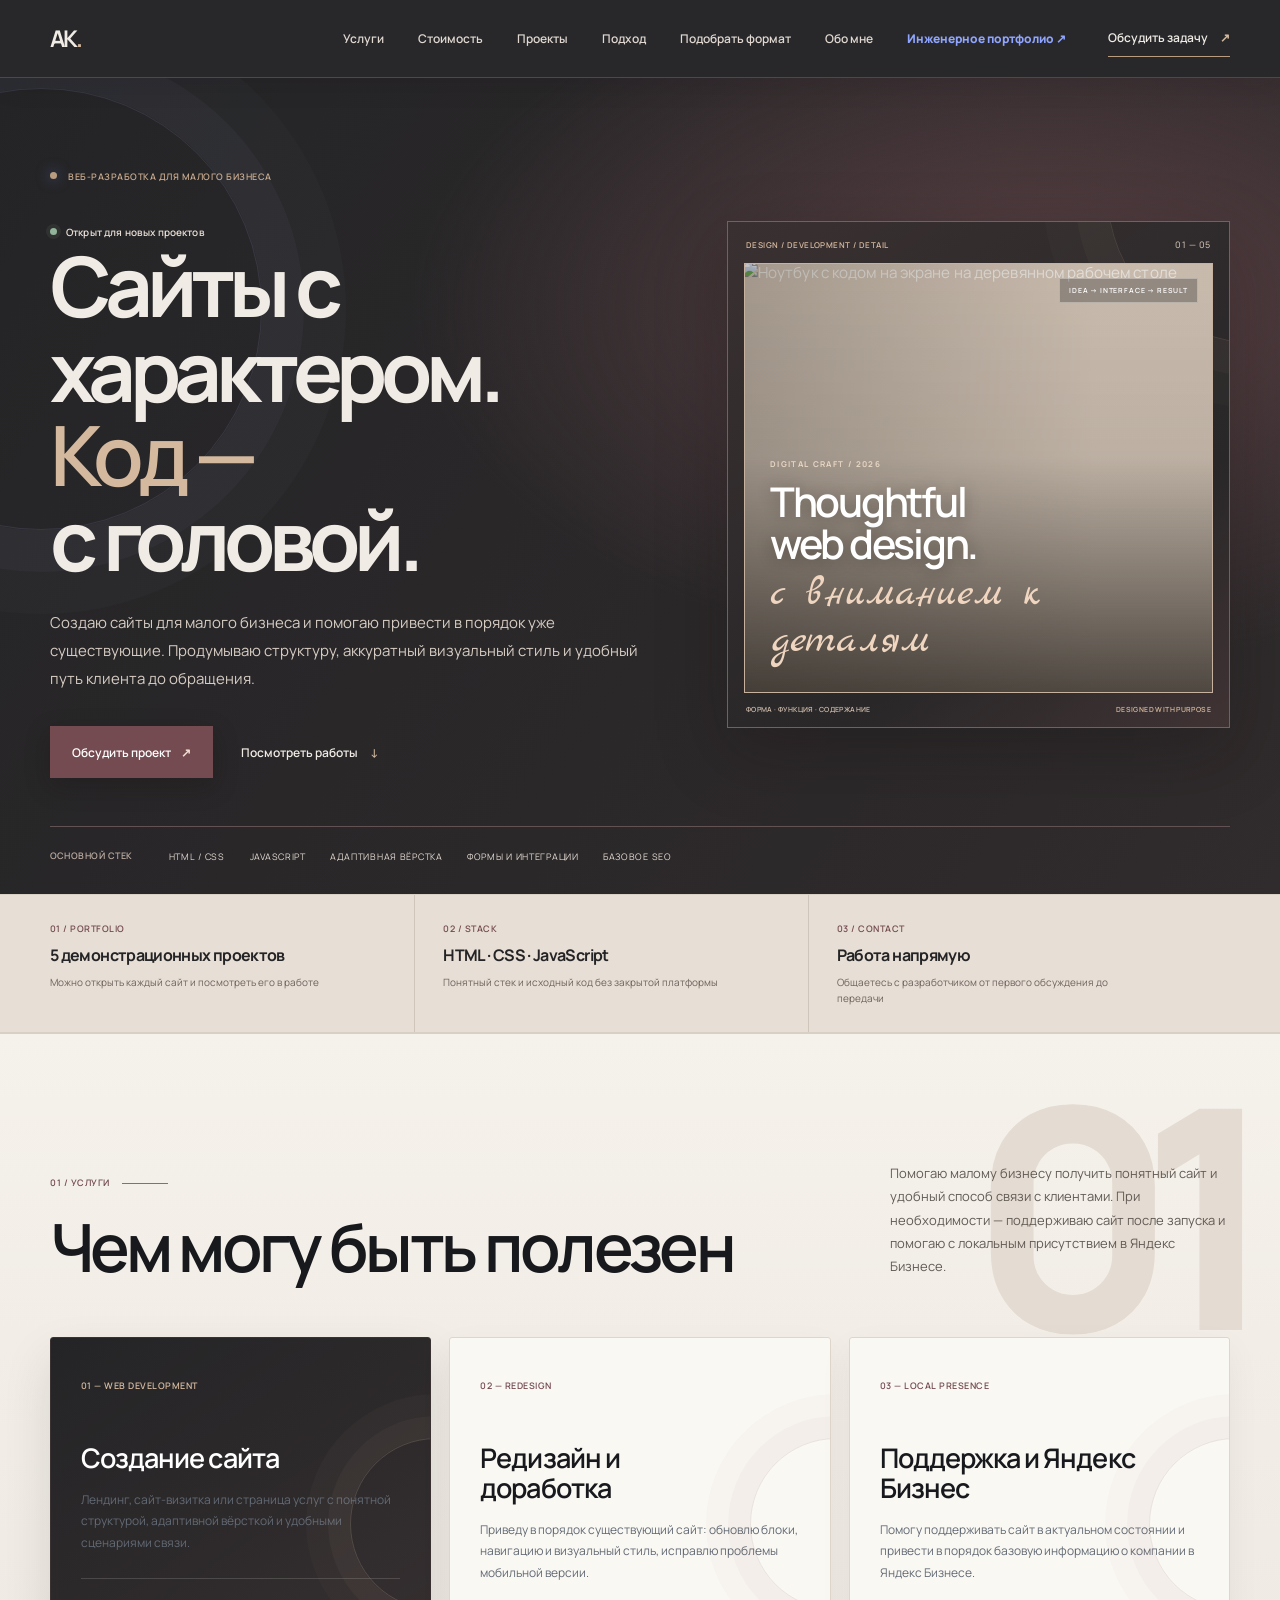
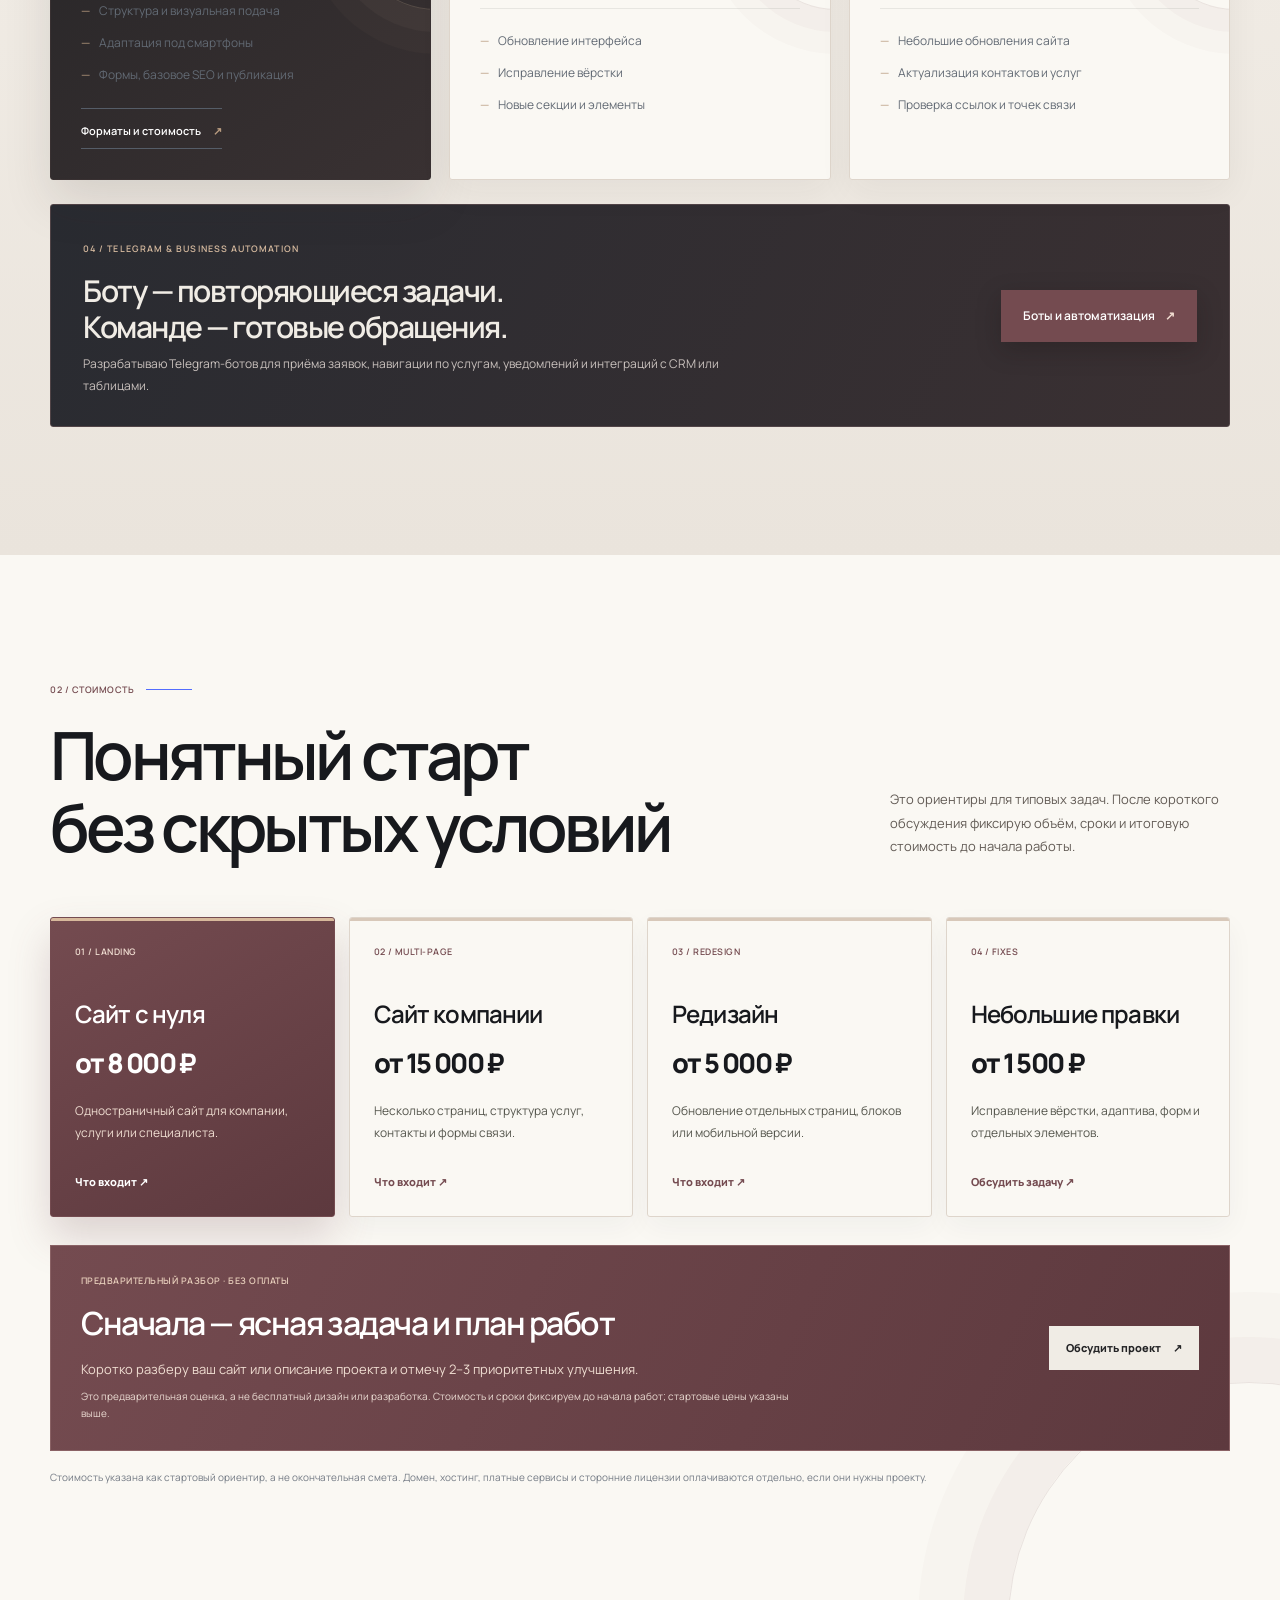
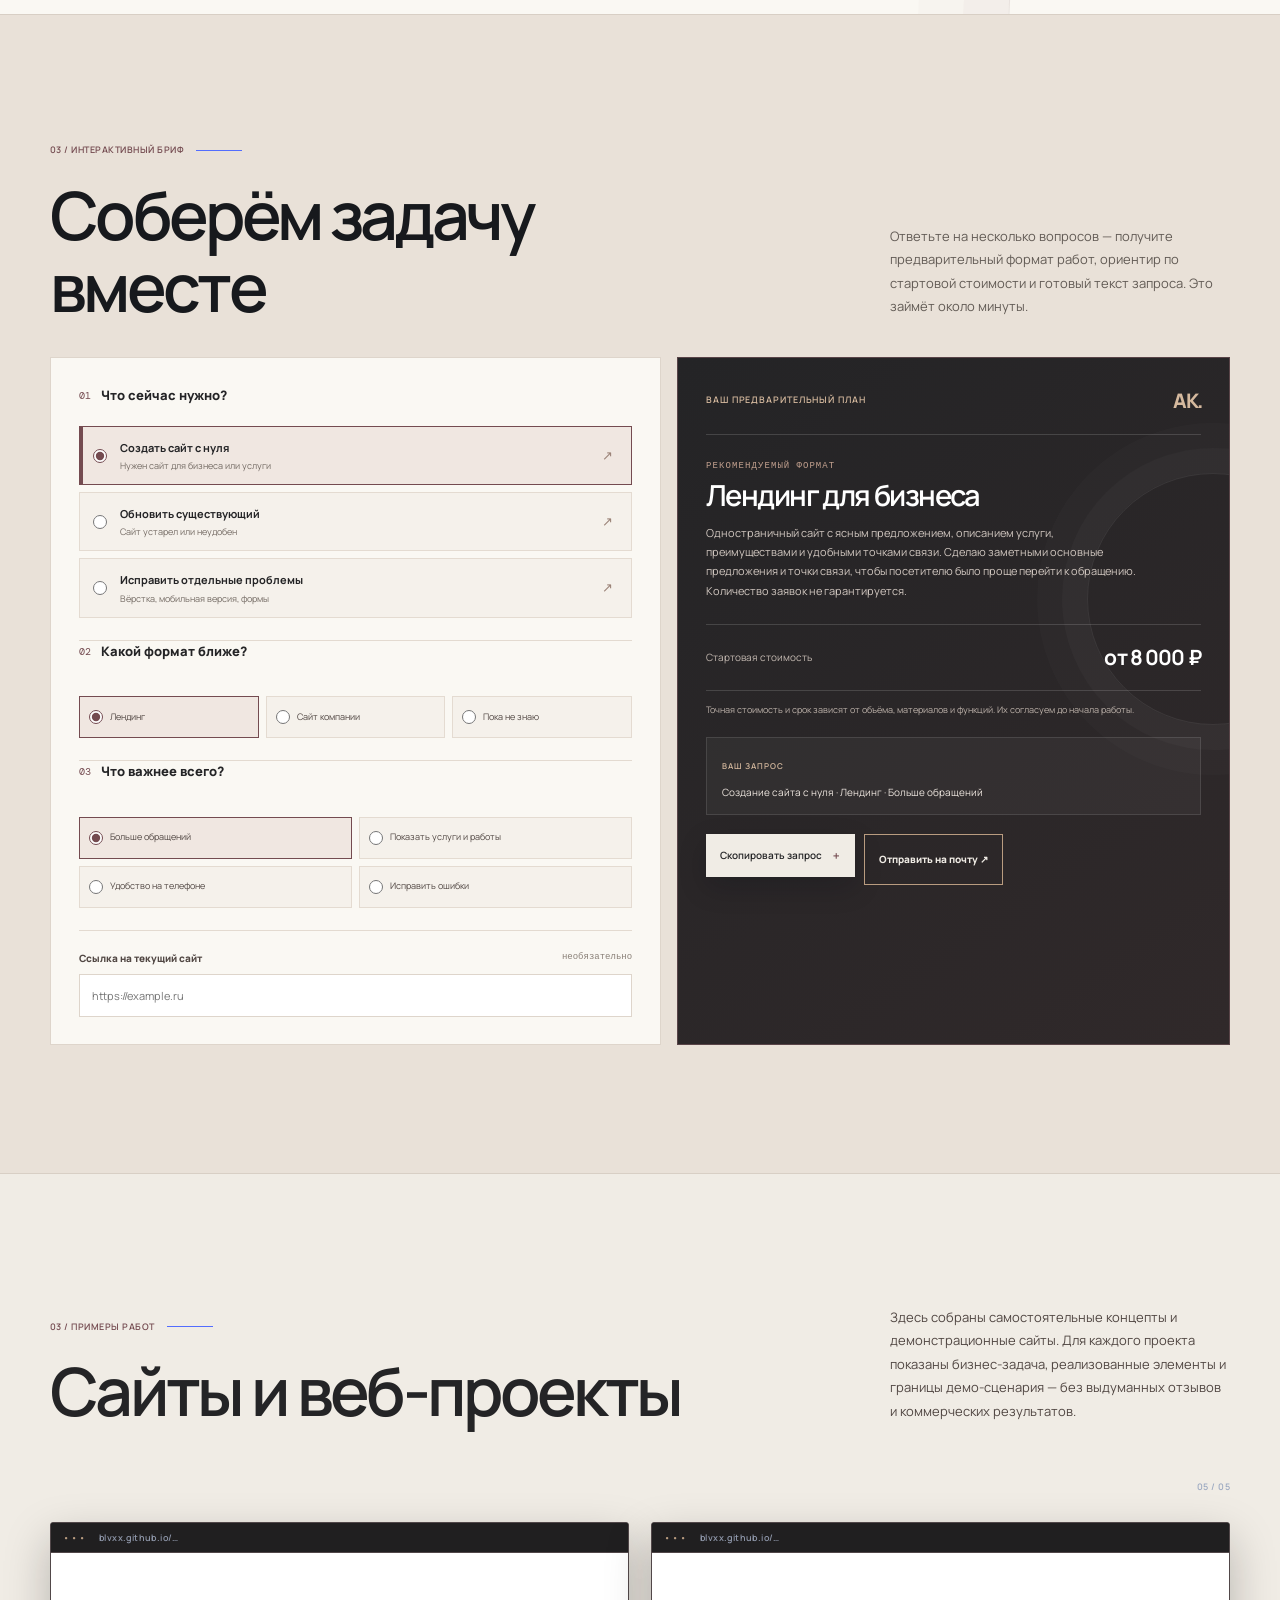
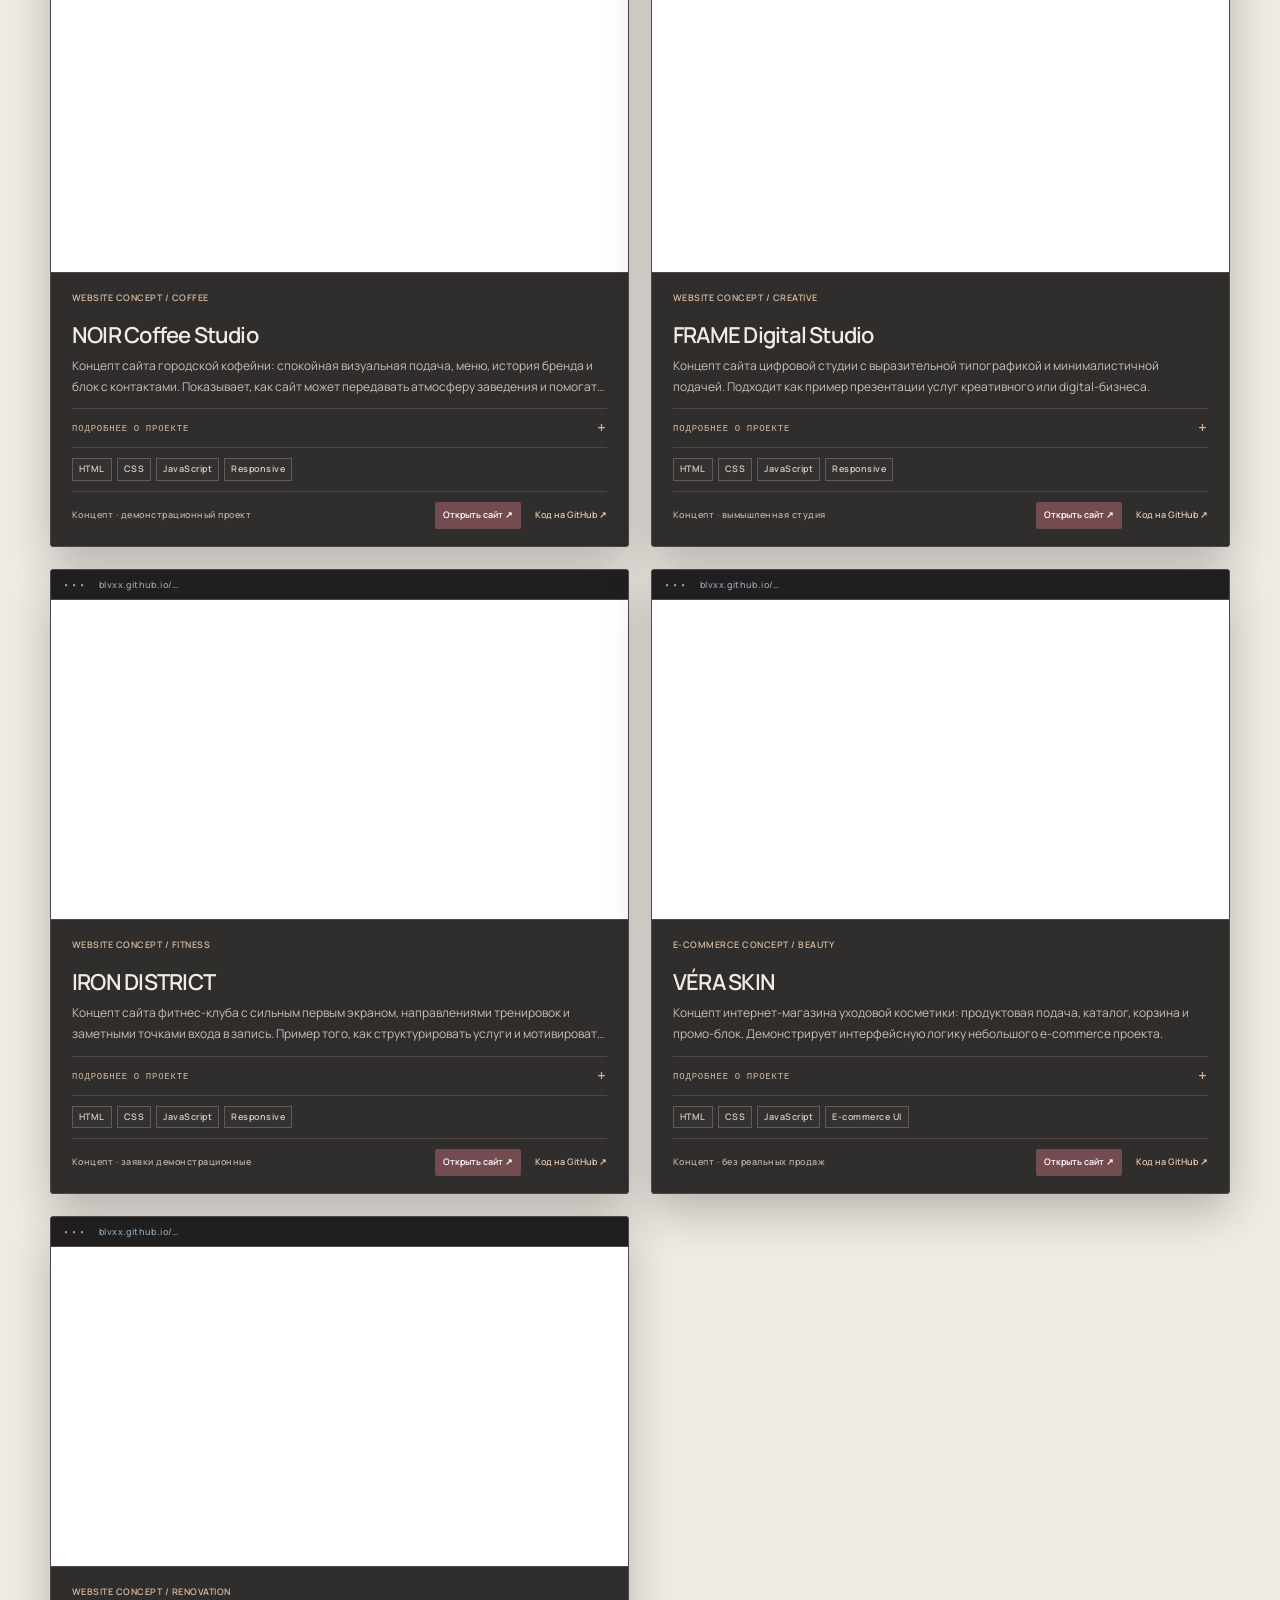
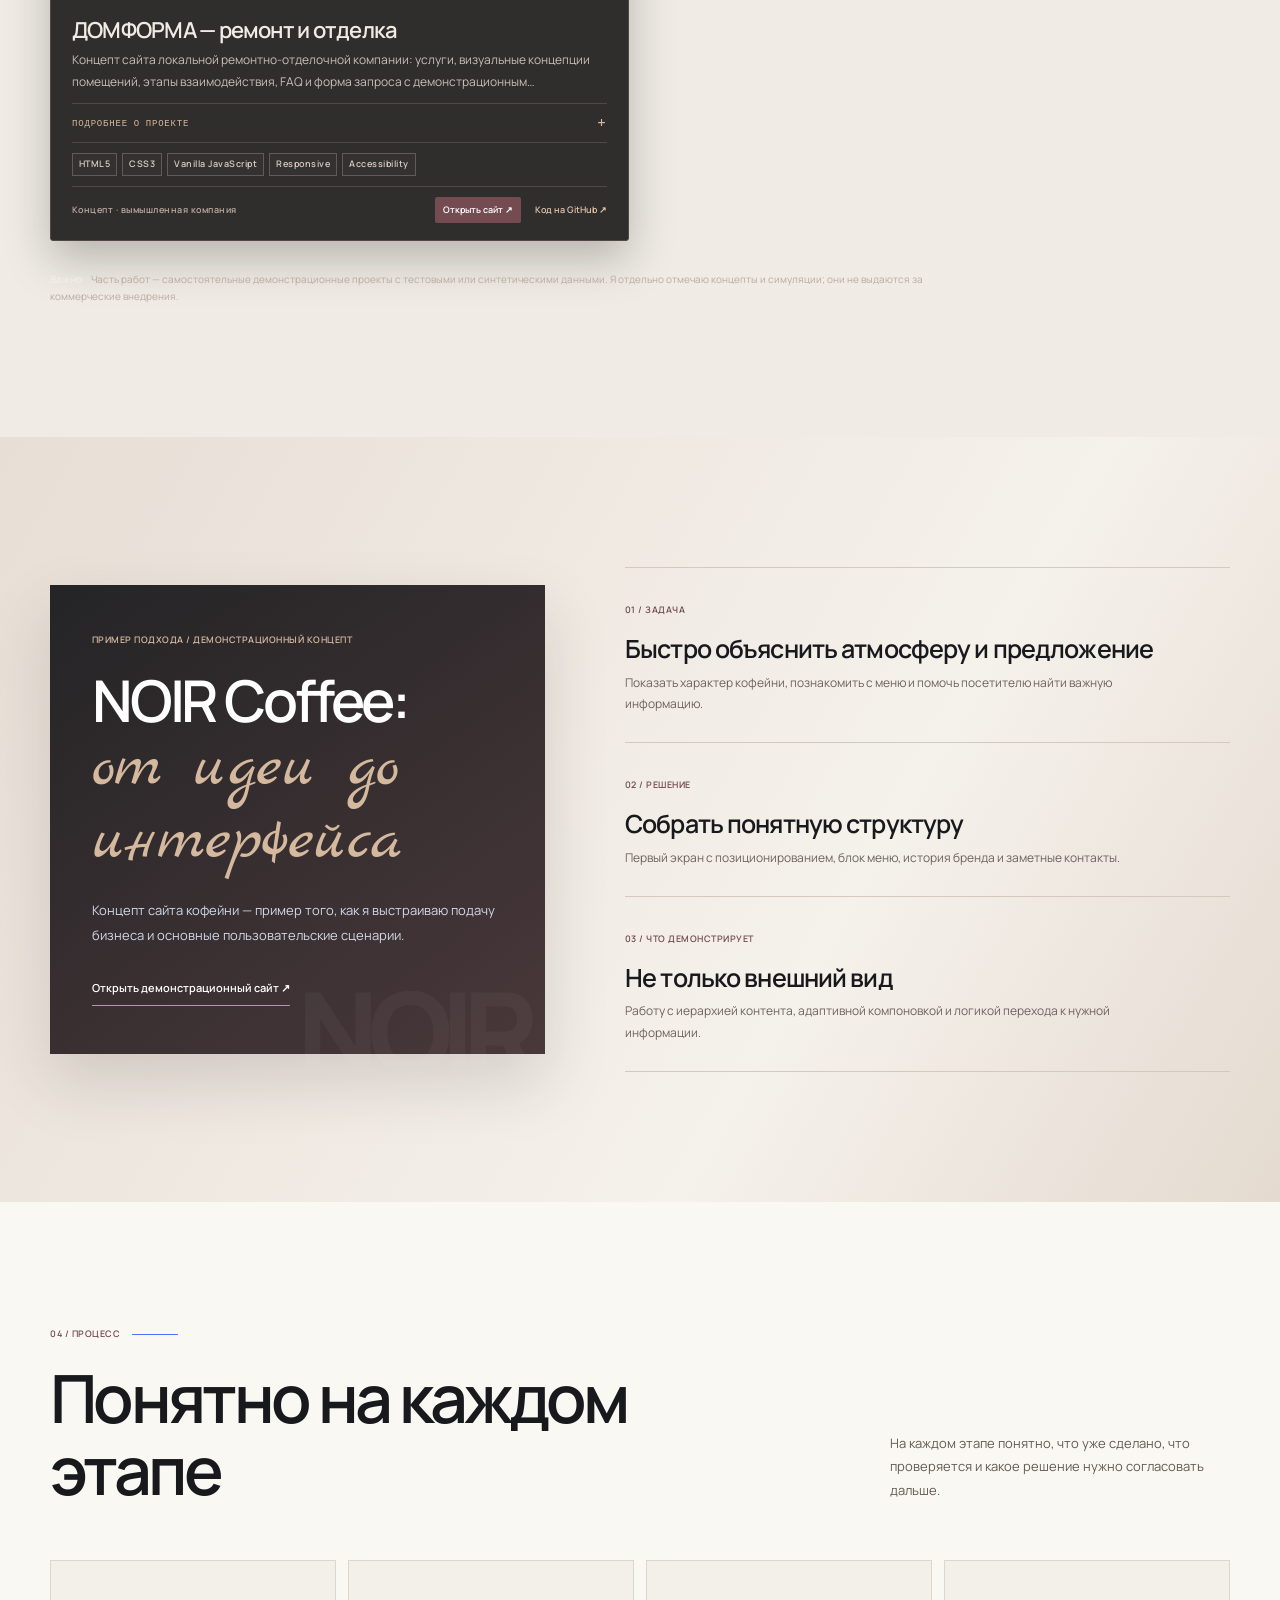
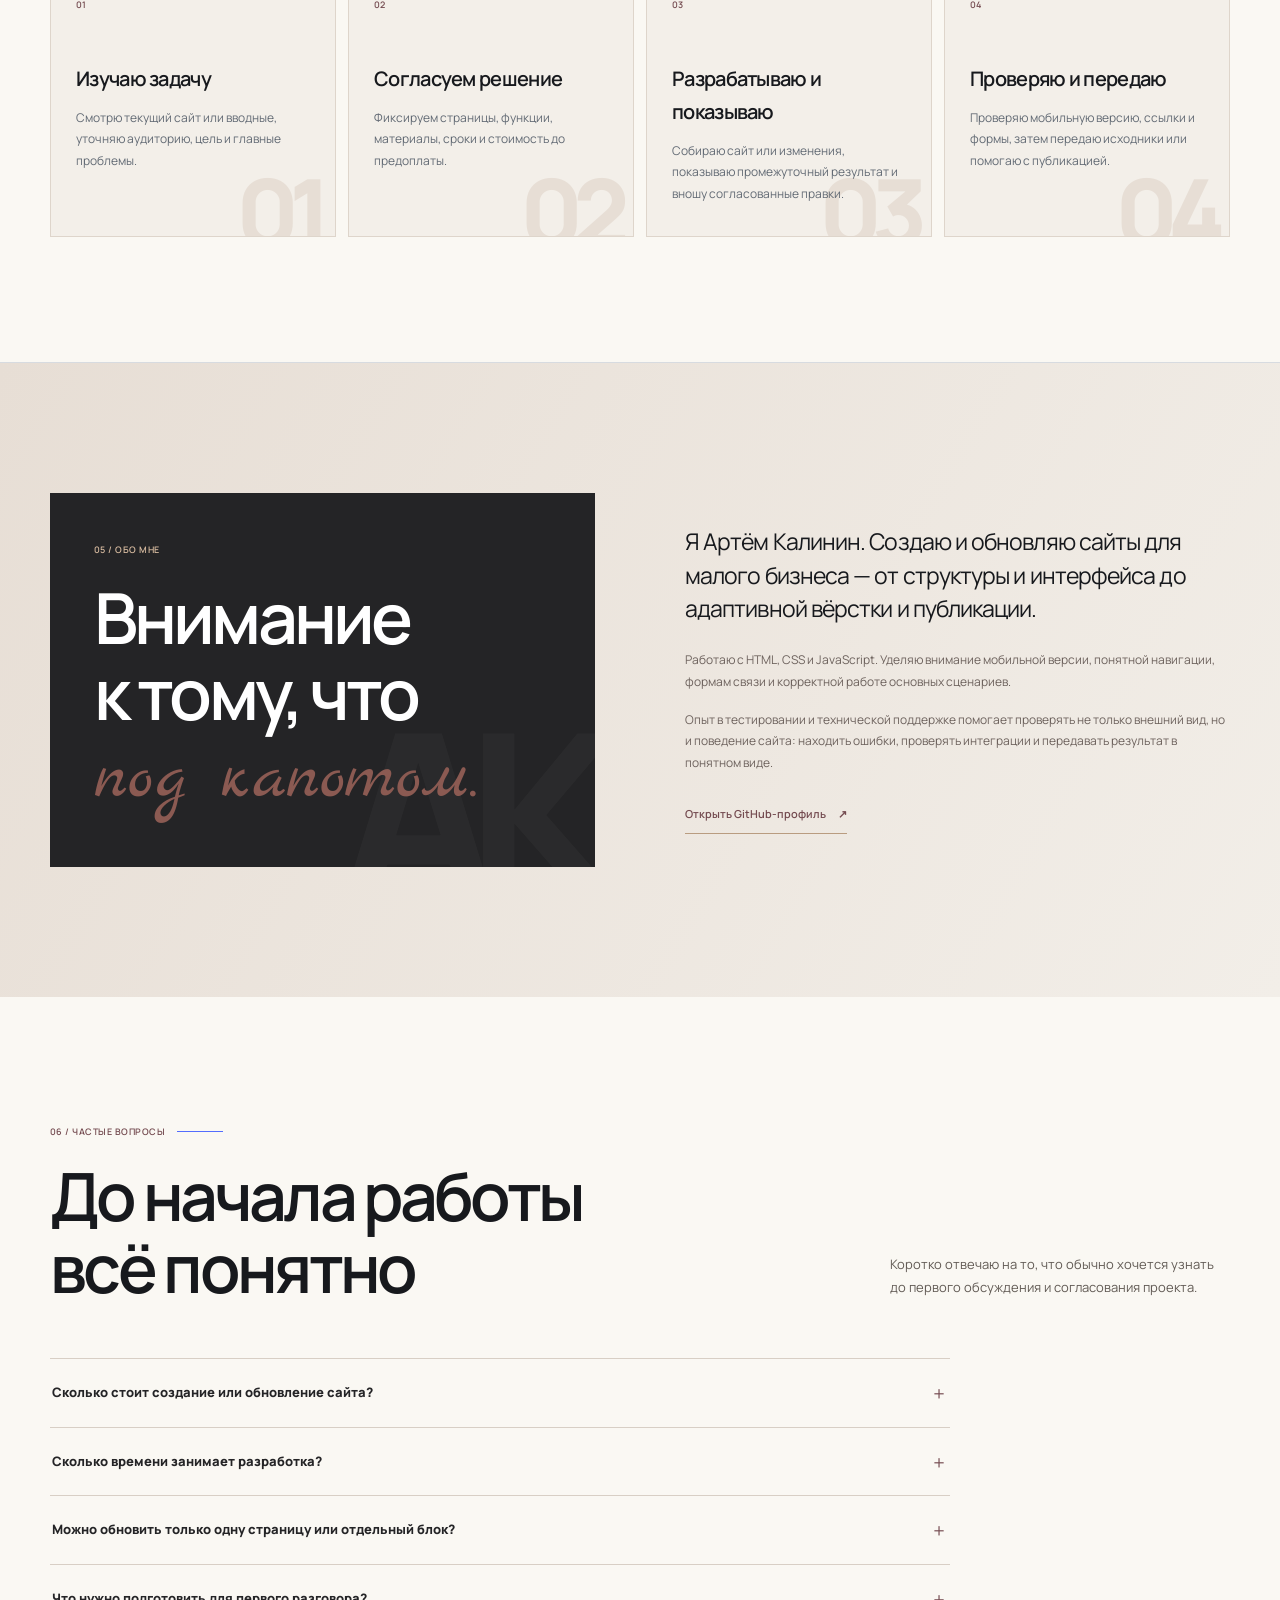
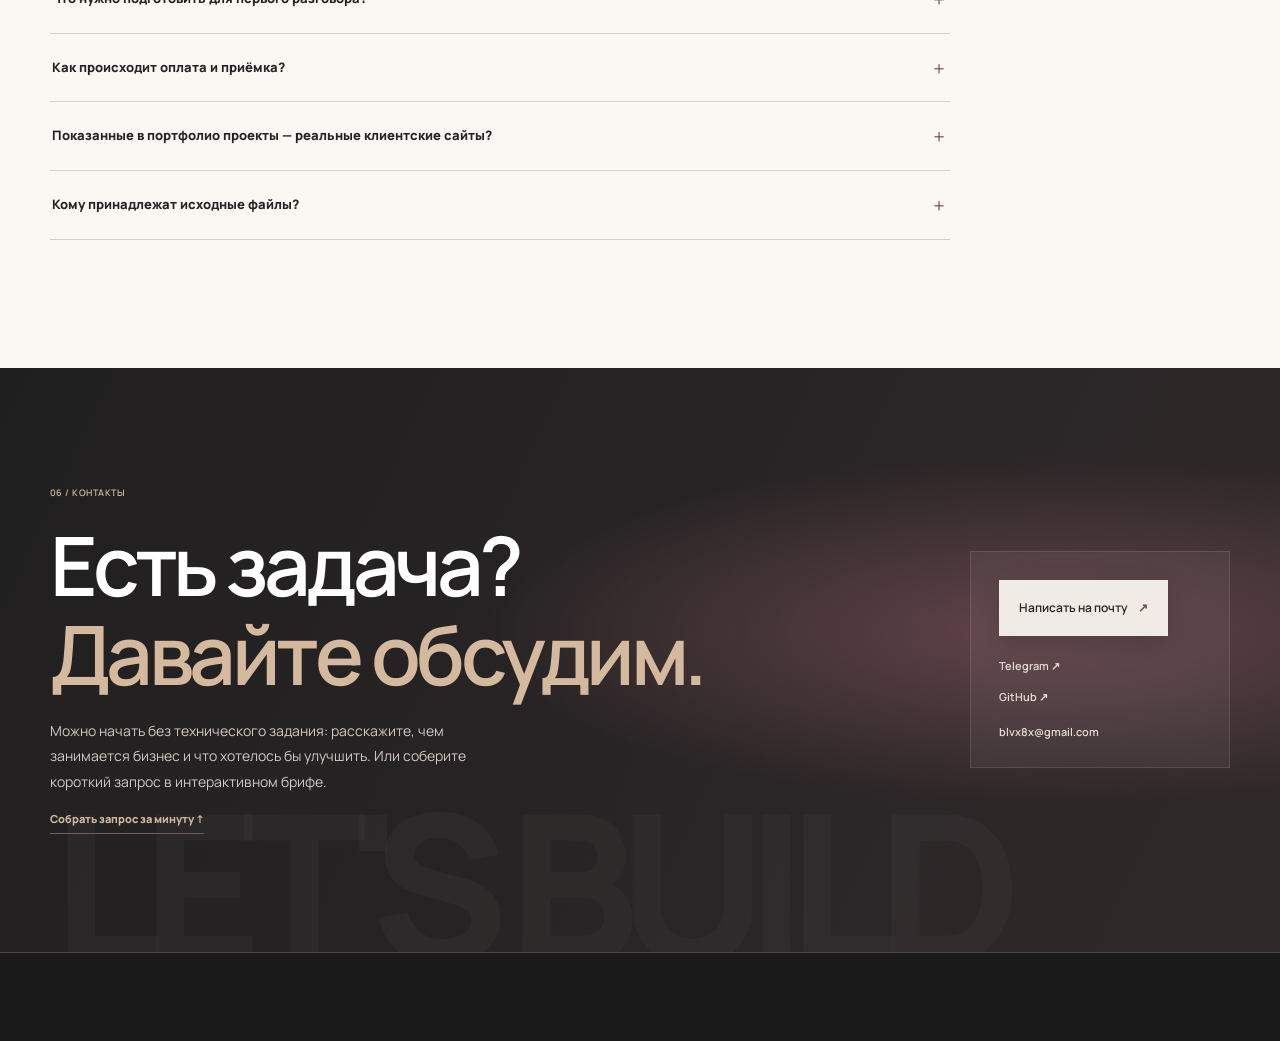
==== commit c8da741d: "Bump homepage stylesheet cache version for bot services" ====
--- a/index.html
+++ b/index.html
@@ -13,7 +13,7 @@
   <link rel="preconnect" href="https://fonts.googleapis.com">
   <link rel="preconnect" href="https://fonts.gstatic.com" crossorigin>
   <link href="https://fonts.googleapis.com/css2?family=DM+Mono:wght@400;500&family=Manrope:wght@400;500;600;700;800&family=Marck+Script&display=swap" rel="stylesheet">
-  <link rel="stylesheet" href="styles.css?v=20261122-system" type="text/css" media="all">
+  <link rel="stylesheet" href="styles.css?v=20261122-bots" type="text/css" media="all">
   <script type="application/ld+json">
   {
     "@context":"https://schema.org",
--- a/styles.css
+++ b/styles.css
@@ -1491,3 +1491,13 @@
     will-change:auto;
   }
 }
+
+
+/* Telegram bot services callout */
+.automation-callout{display:grid;grid-template-columns:minmax(0,1fr) auto;align-items:center;gap:32px;margin-top:24px;padding:30px 32px;background:linear-gradient(115deg,#292b31,#3a3032);color:#f0ece5;border:1px solid #514447;border-radius:3px}
+.automation-callout>.mono{font-size:9px}
+.automation-callout .mono{font-size:9px;letter-spacing:.12em;color:#d5b99e}
+.automation-callout h3{font-size:clamp(21px,3vw,30px);line-height:1.2;letter-spacing:-.05em;margin:13px 0 8px}
+.automation-callout p{max-width:650px;color:#c9c1bd;font-size:12px;line-height:1.8;margin:0}
+.automation-callout .button{white-space:nowrap}
+@media(max-width:700px){.automation-callout{grid-template-columns:1fr;padding:24px;gap:20px}.automation-callout .button{justify-self:start}}
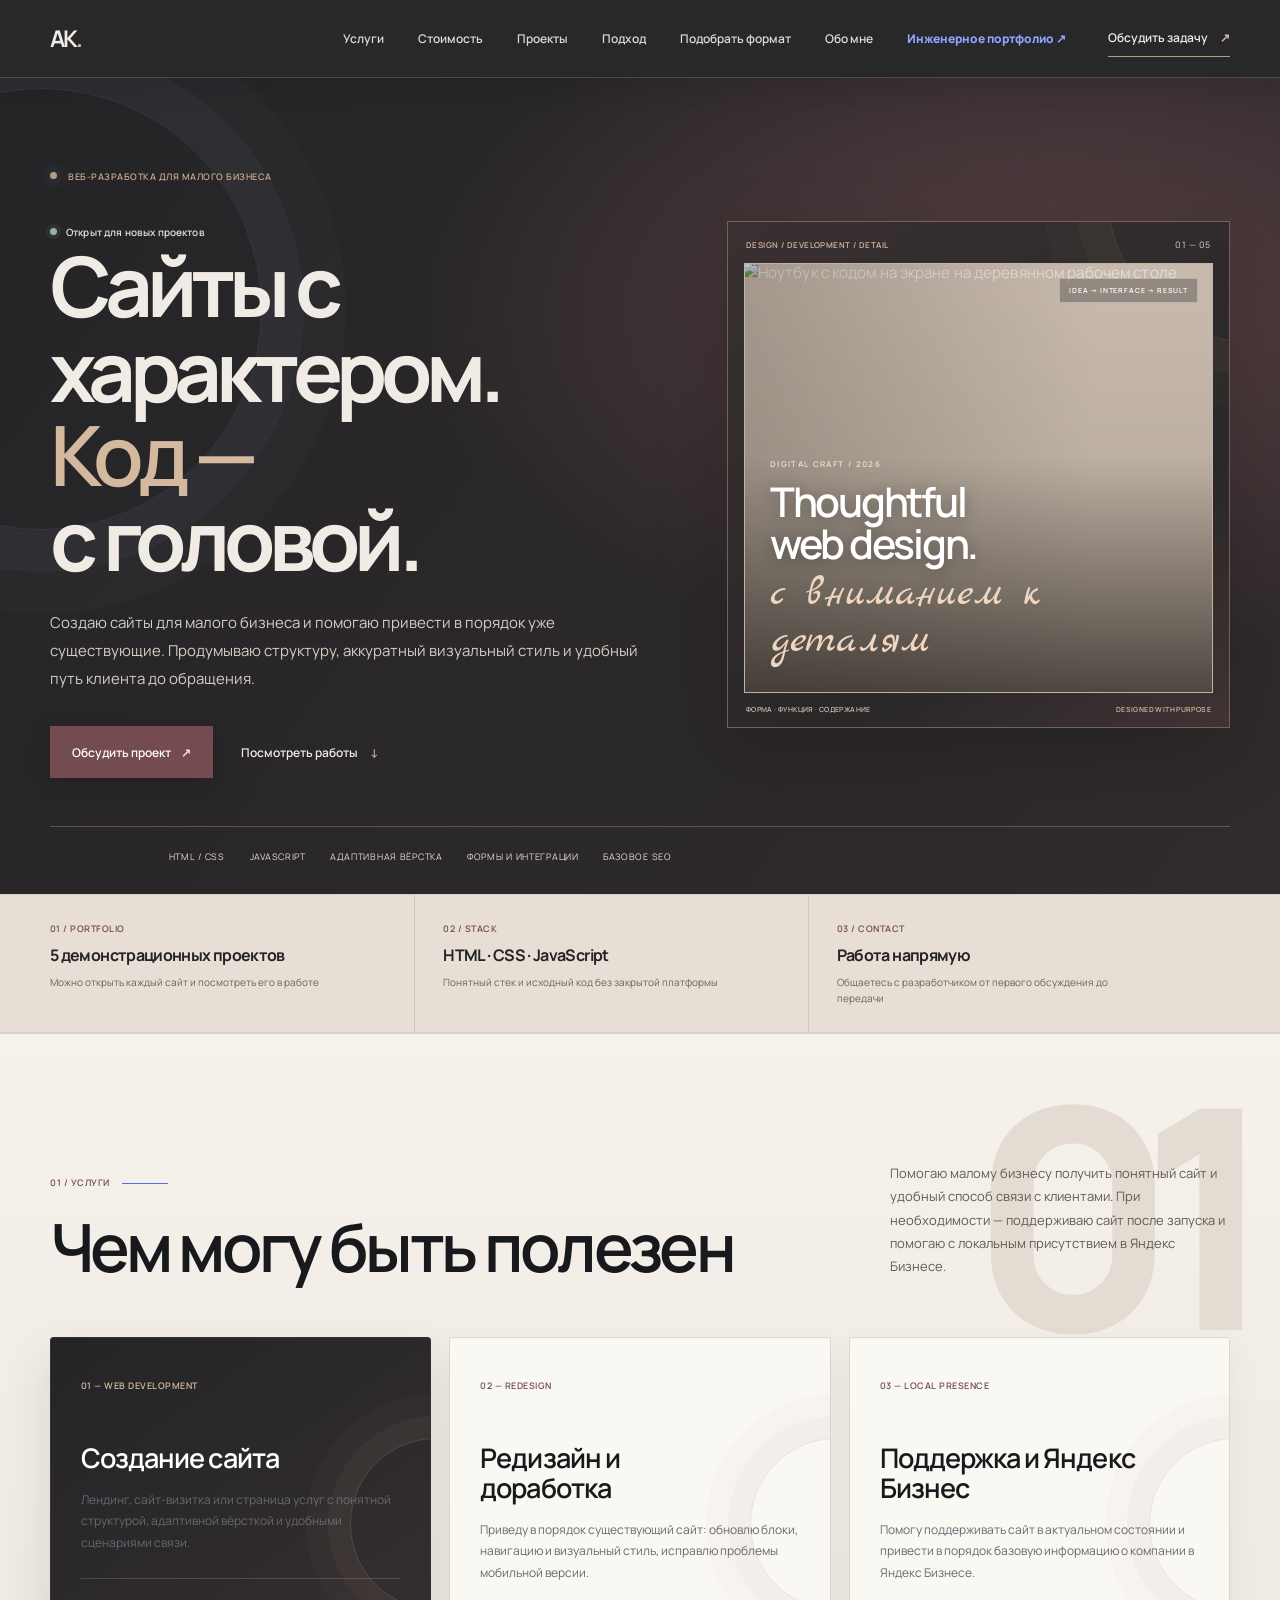
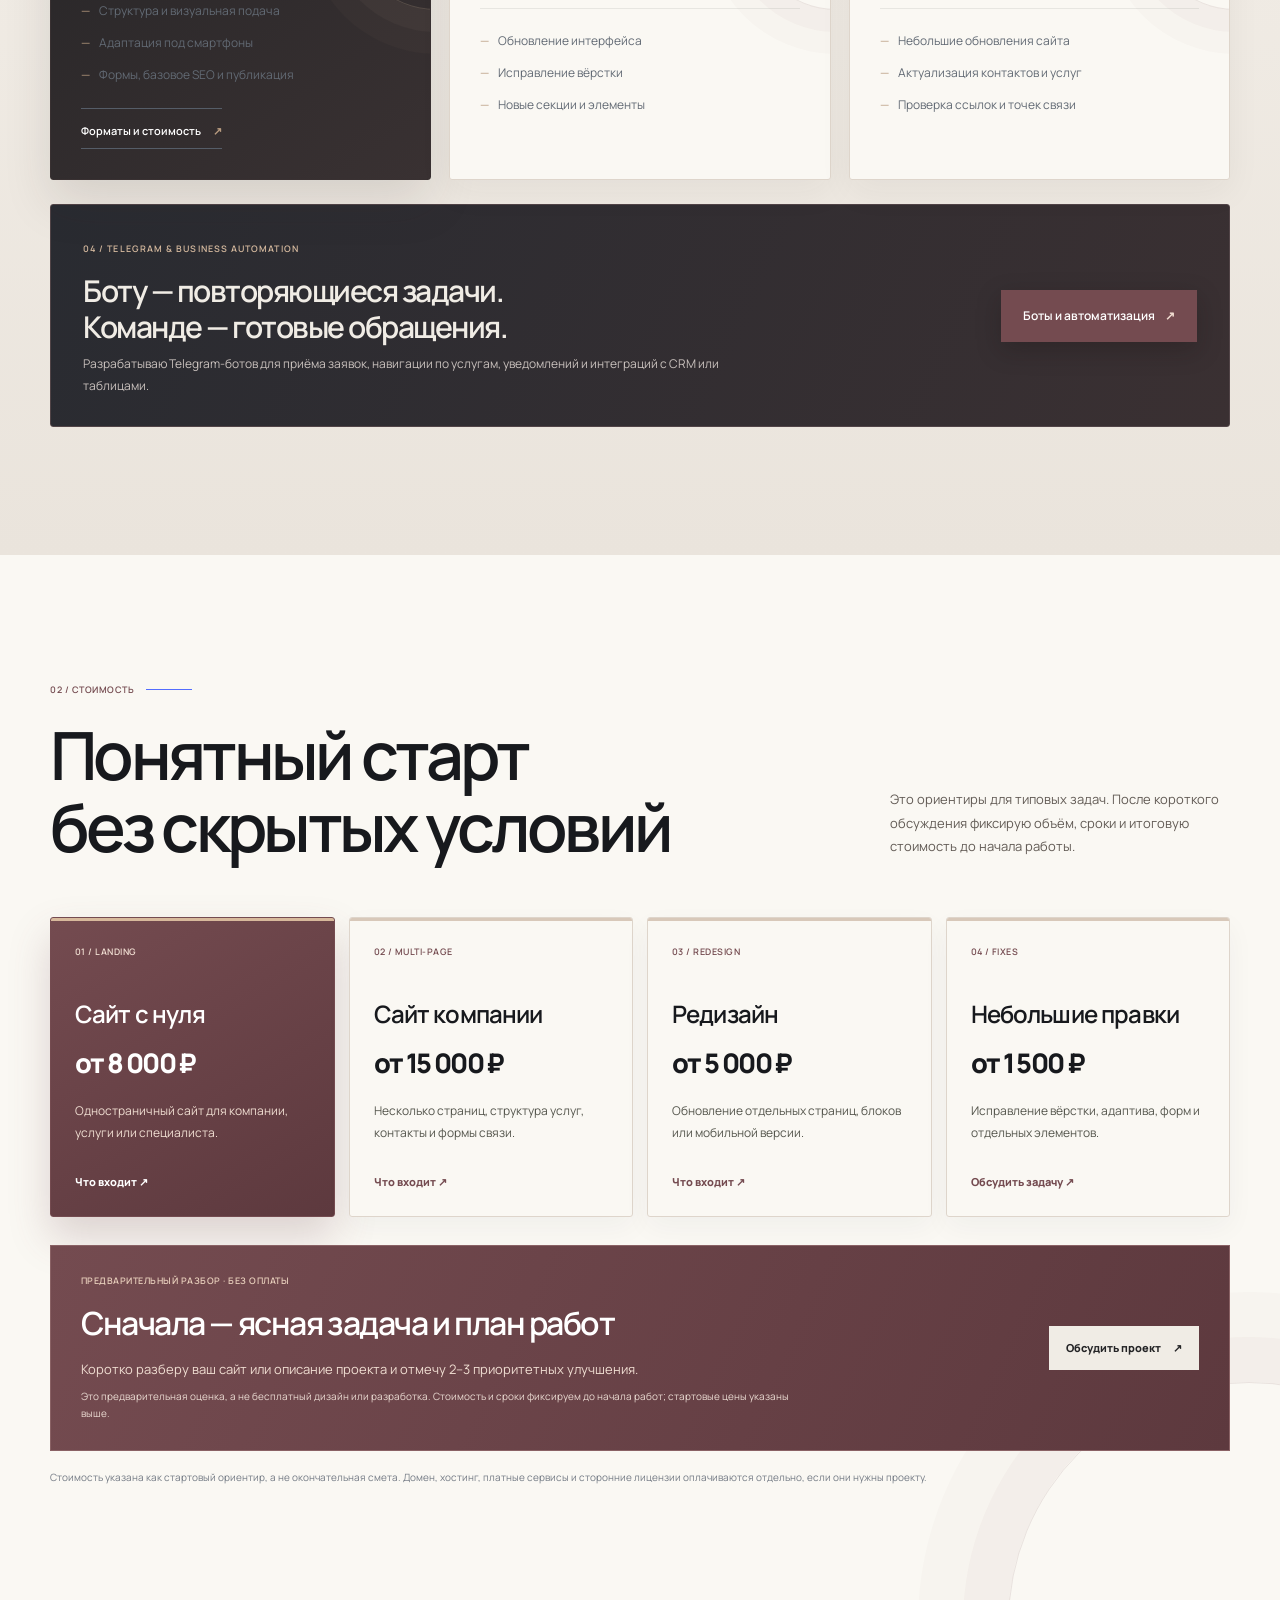
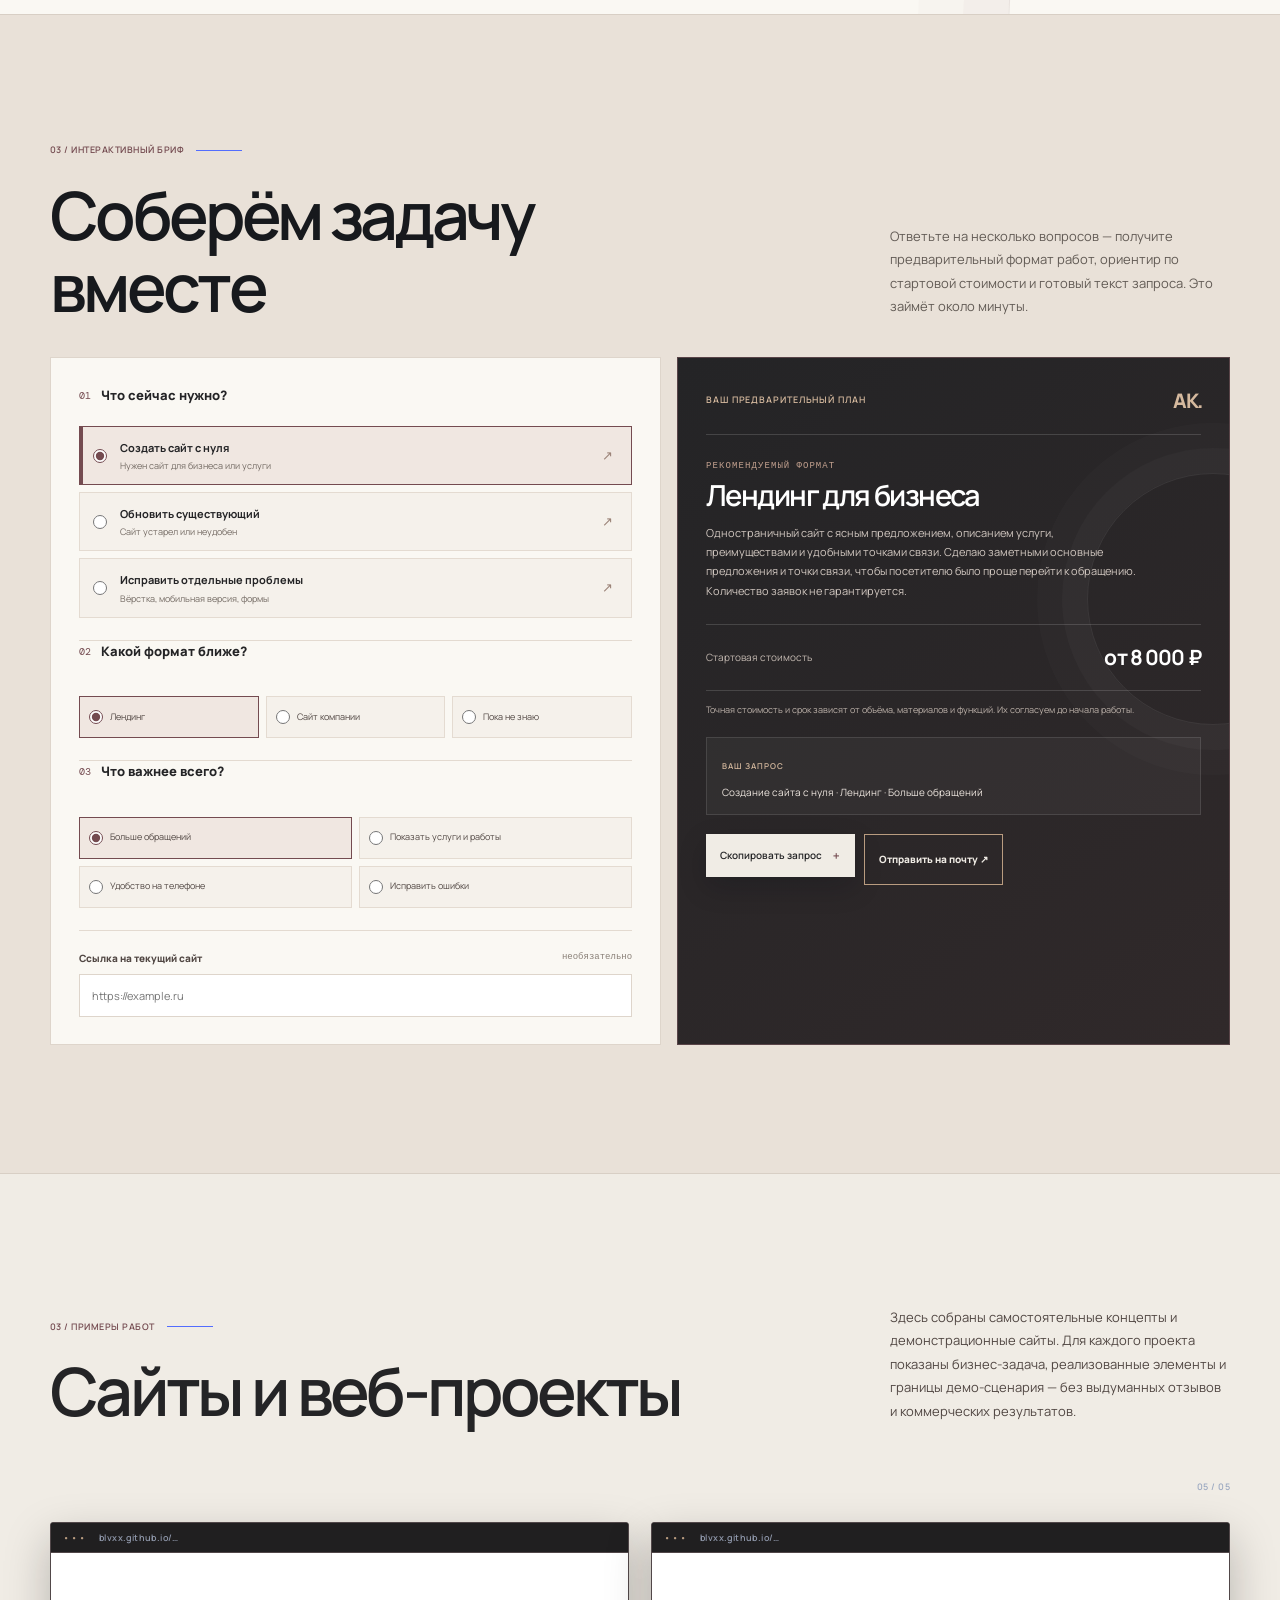
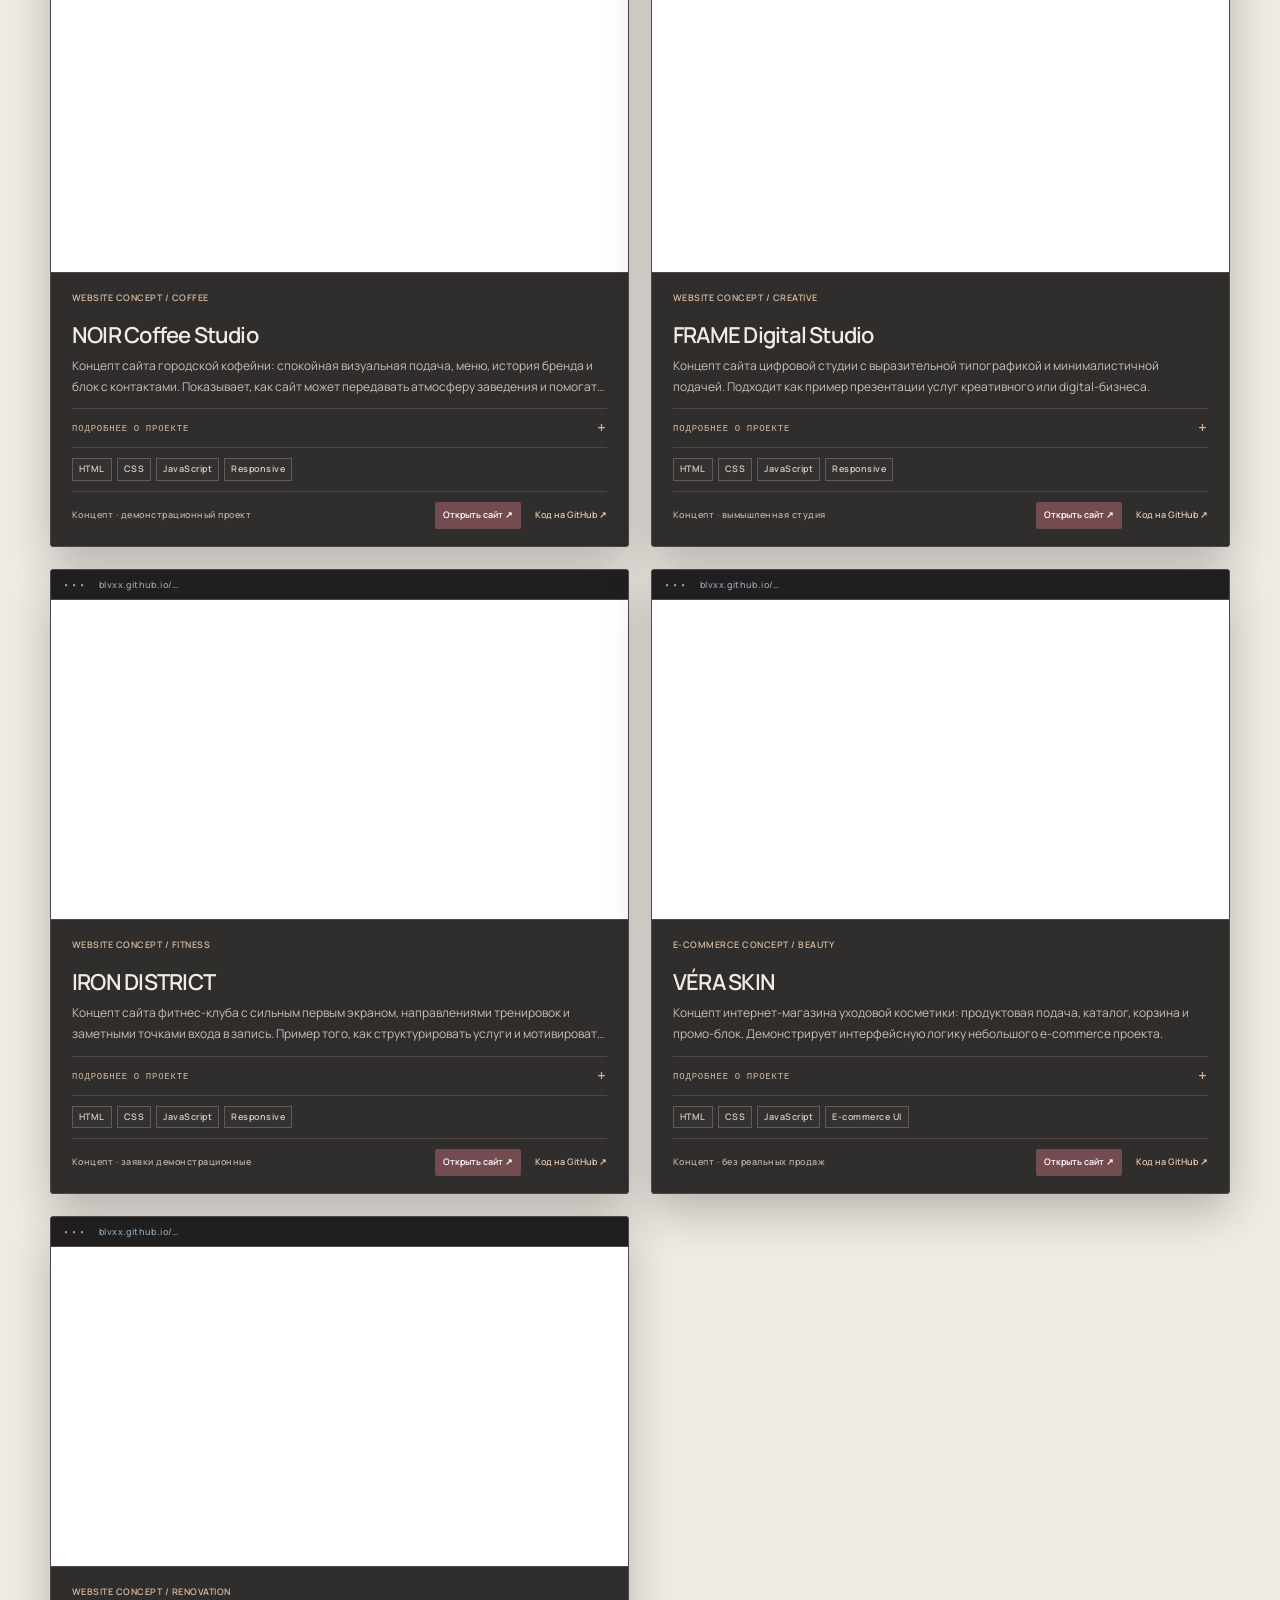
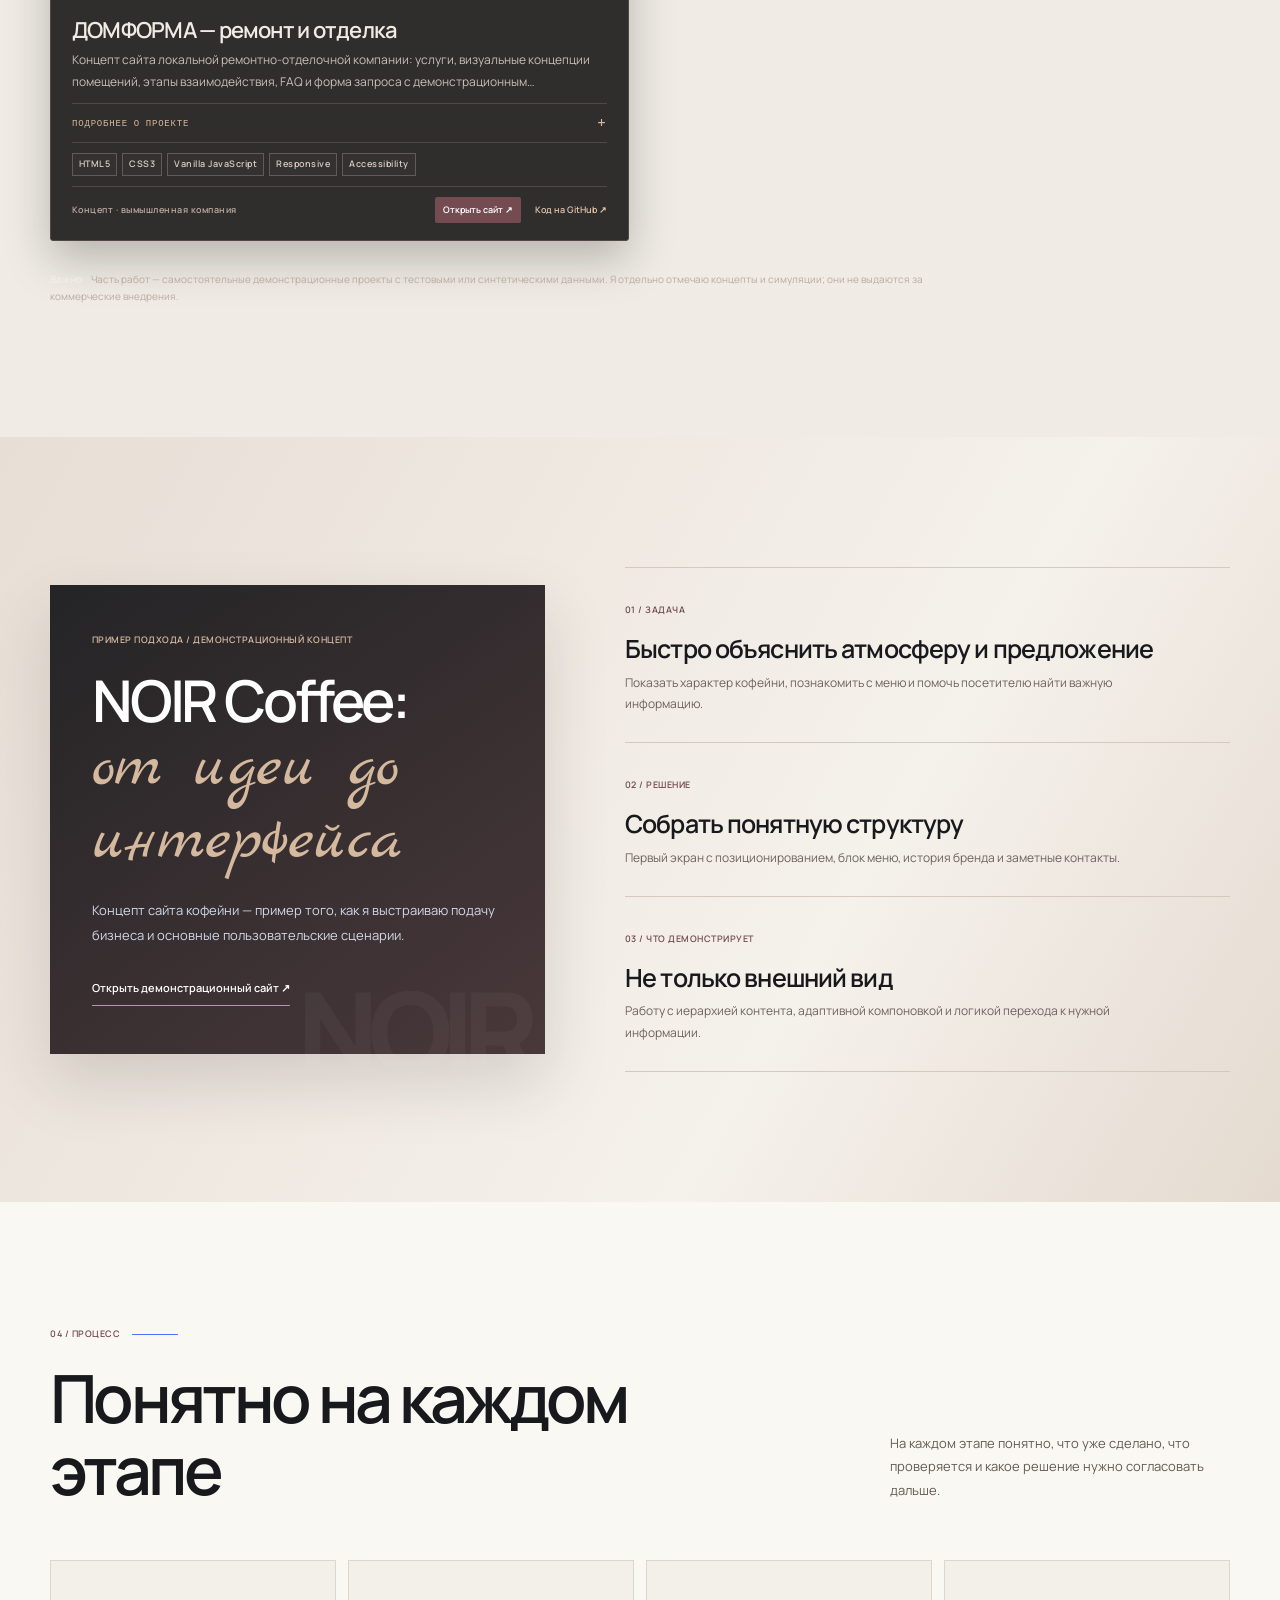
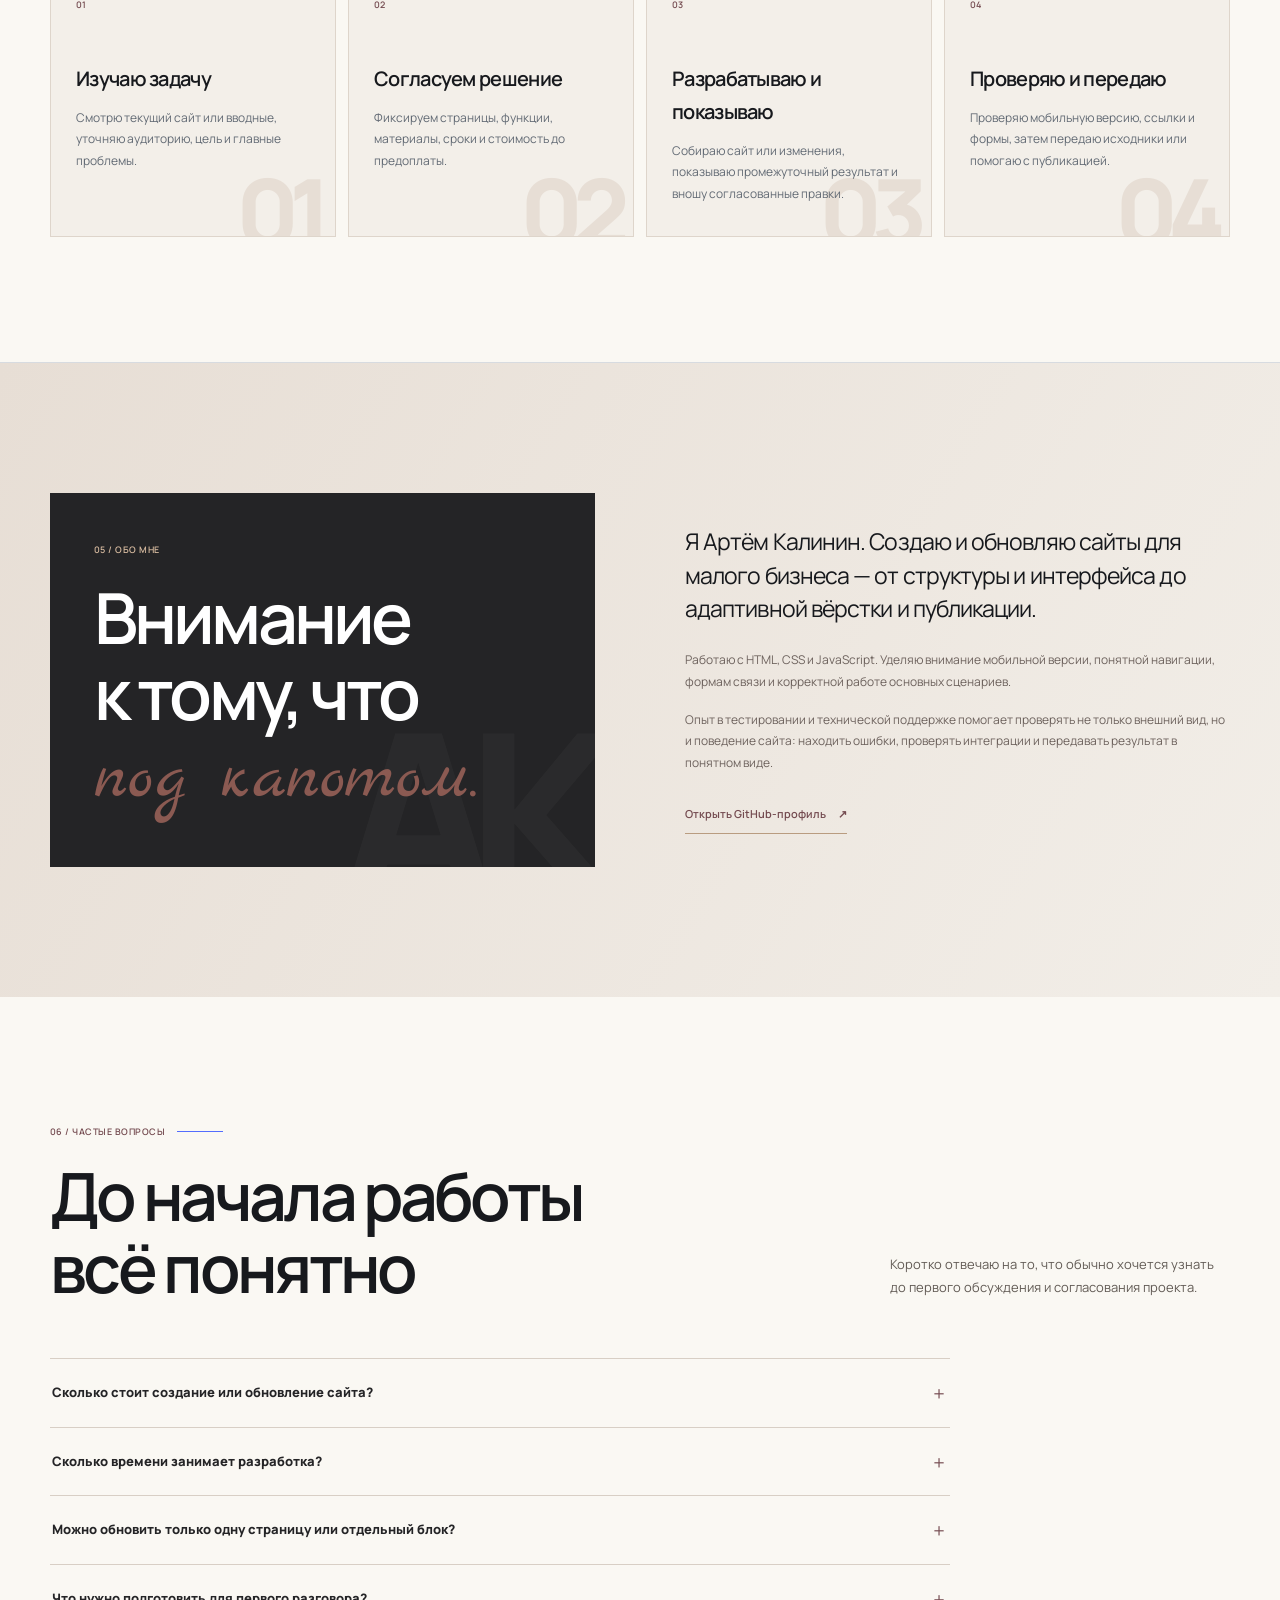
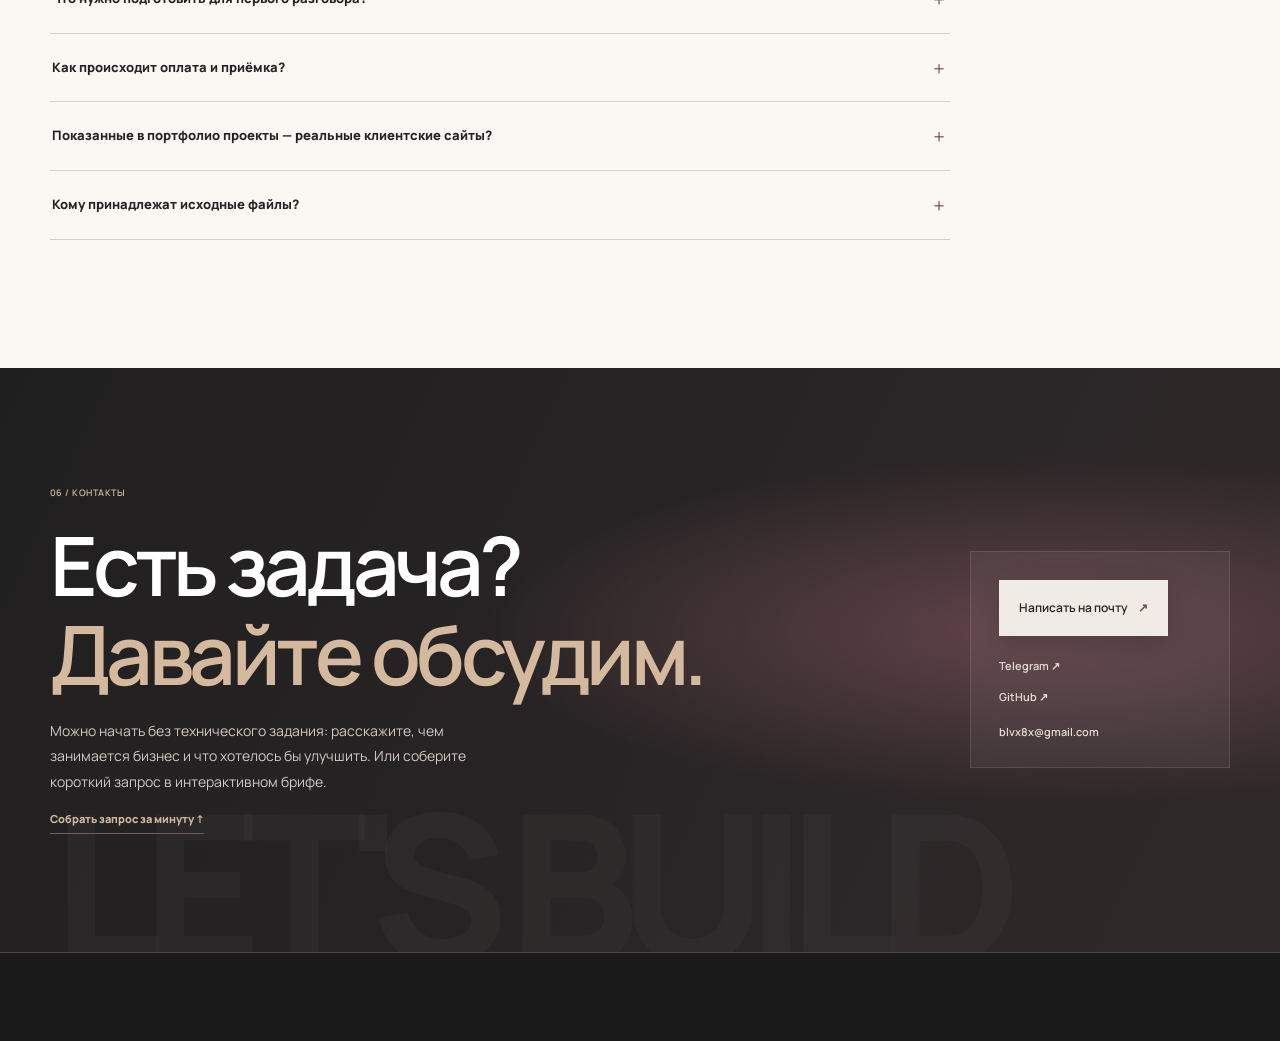
==== commit 6e64980f: "Connect mobile navigation control to its menu" ====
--- a/index.html
+++ b/index.html
@@ -41,9 +41,9 @@
         <a class="portfolio-switch" href="https://blvxx.github.io/portfolio/engineering/">Инженерное портфолио ↗</a>
       </nav>
       <a class="header-cta" href="#contact">Обсудить задачу <span>↗</span></a>
-      <button class="menu-toggle" type="button" aria-label="Открыть меню" aria-expanded="false">☰</button>
+      <button class="menu-toggle" type="button" aria-label="Открыть меню" aria-expanded="false" aria-controls="mobile-nav">☰</button>
     </div>
-    <nav class="mobile-nav" aria-label="Мобильная навигация">
+    <nav class="mobile-nav" id="mobile-nav" aria-label="Мобильная навигация">
       <a href="#services">Услуги</a><a href="#pricing">Стоимость</a><a href="#work">Проекты</a><a href="#approach">Подход</a><a href="#brief">Подобрать формат</a><a href="#about">Обо мне</a><a href="#contact">Контакты</a><a class="portfolio-switch" href="https://blvxx.github.io/portfolio/engineering/">Инженерное портфолио ↗</a>
     </nav>
   </header>
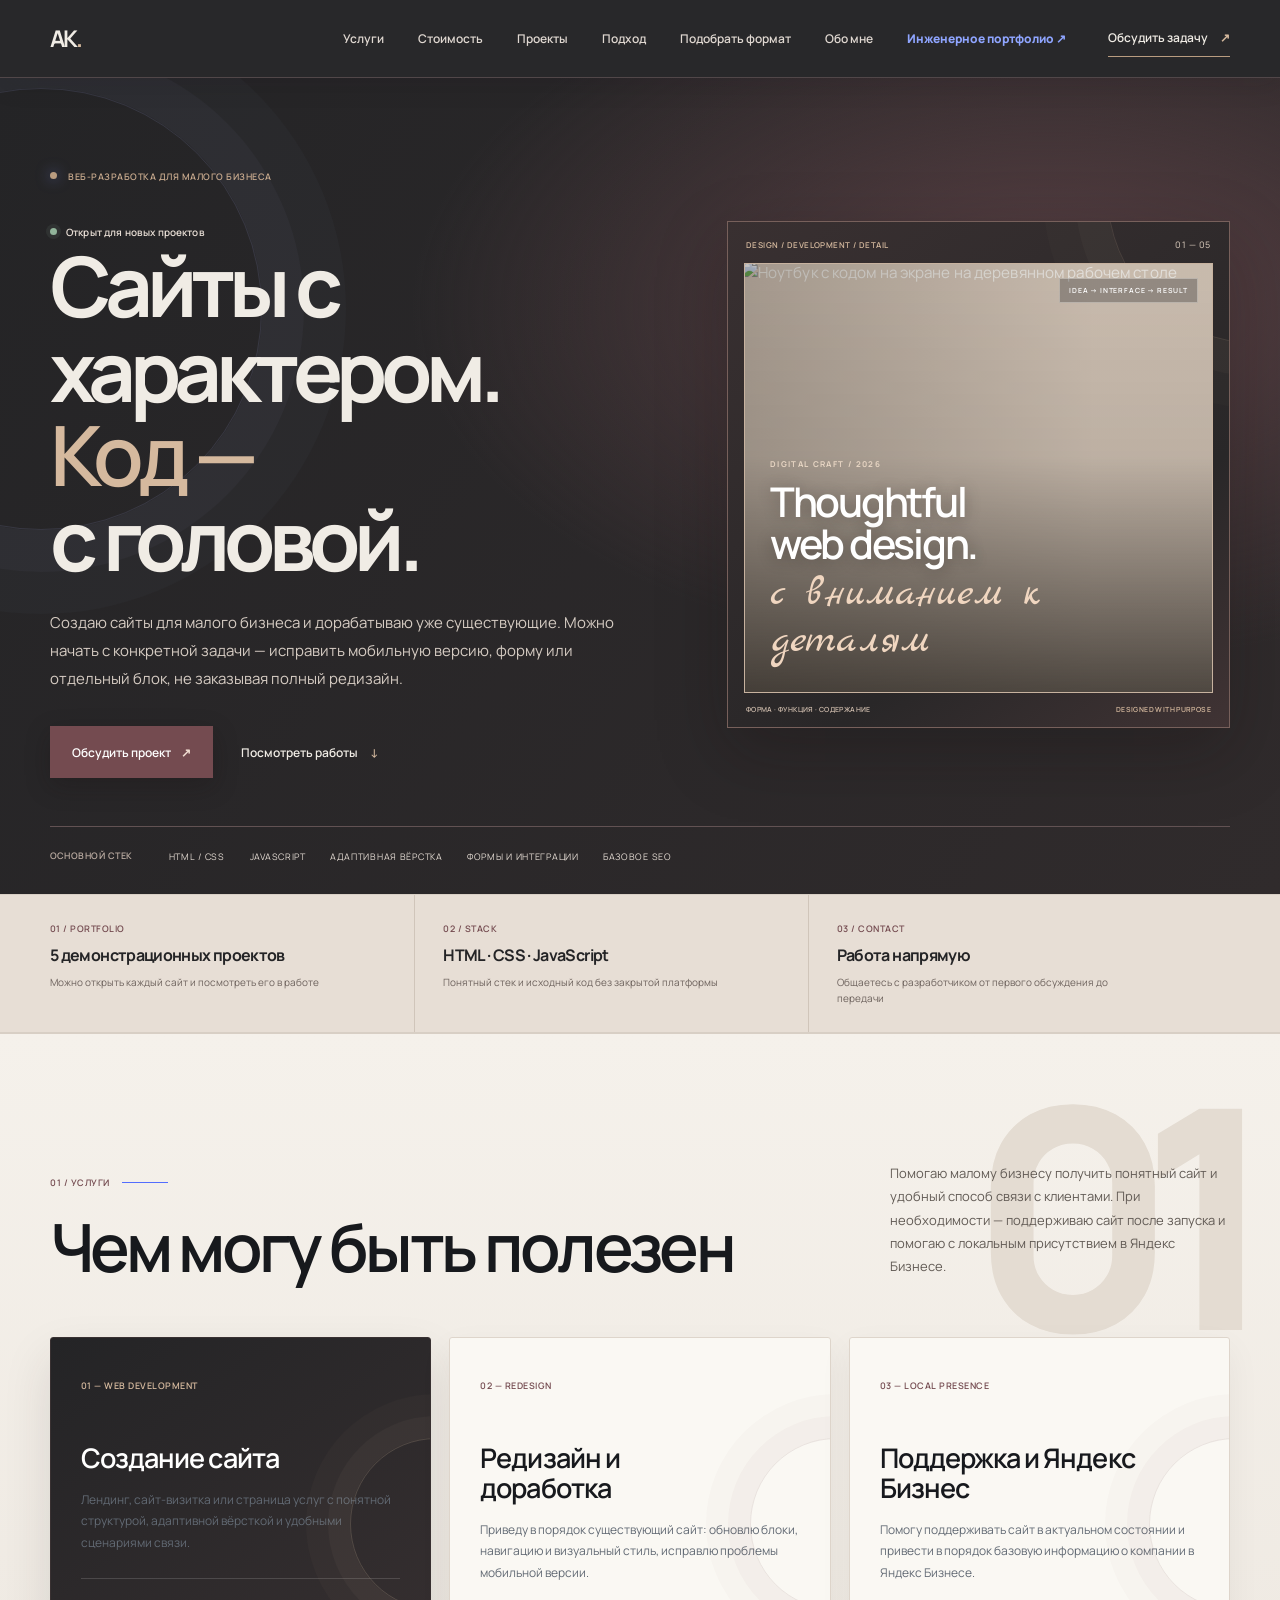
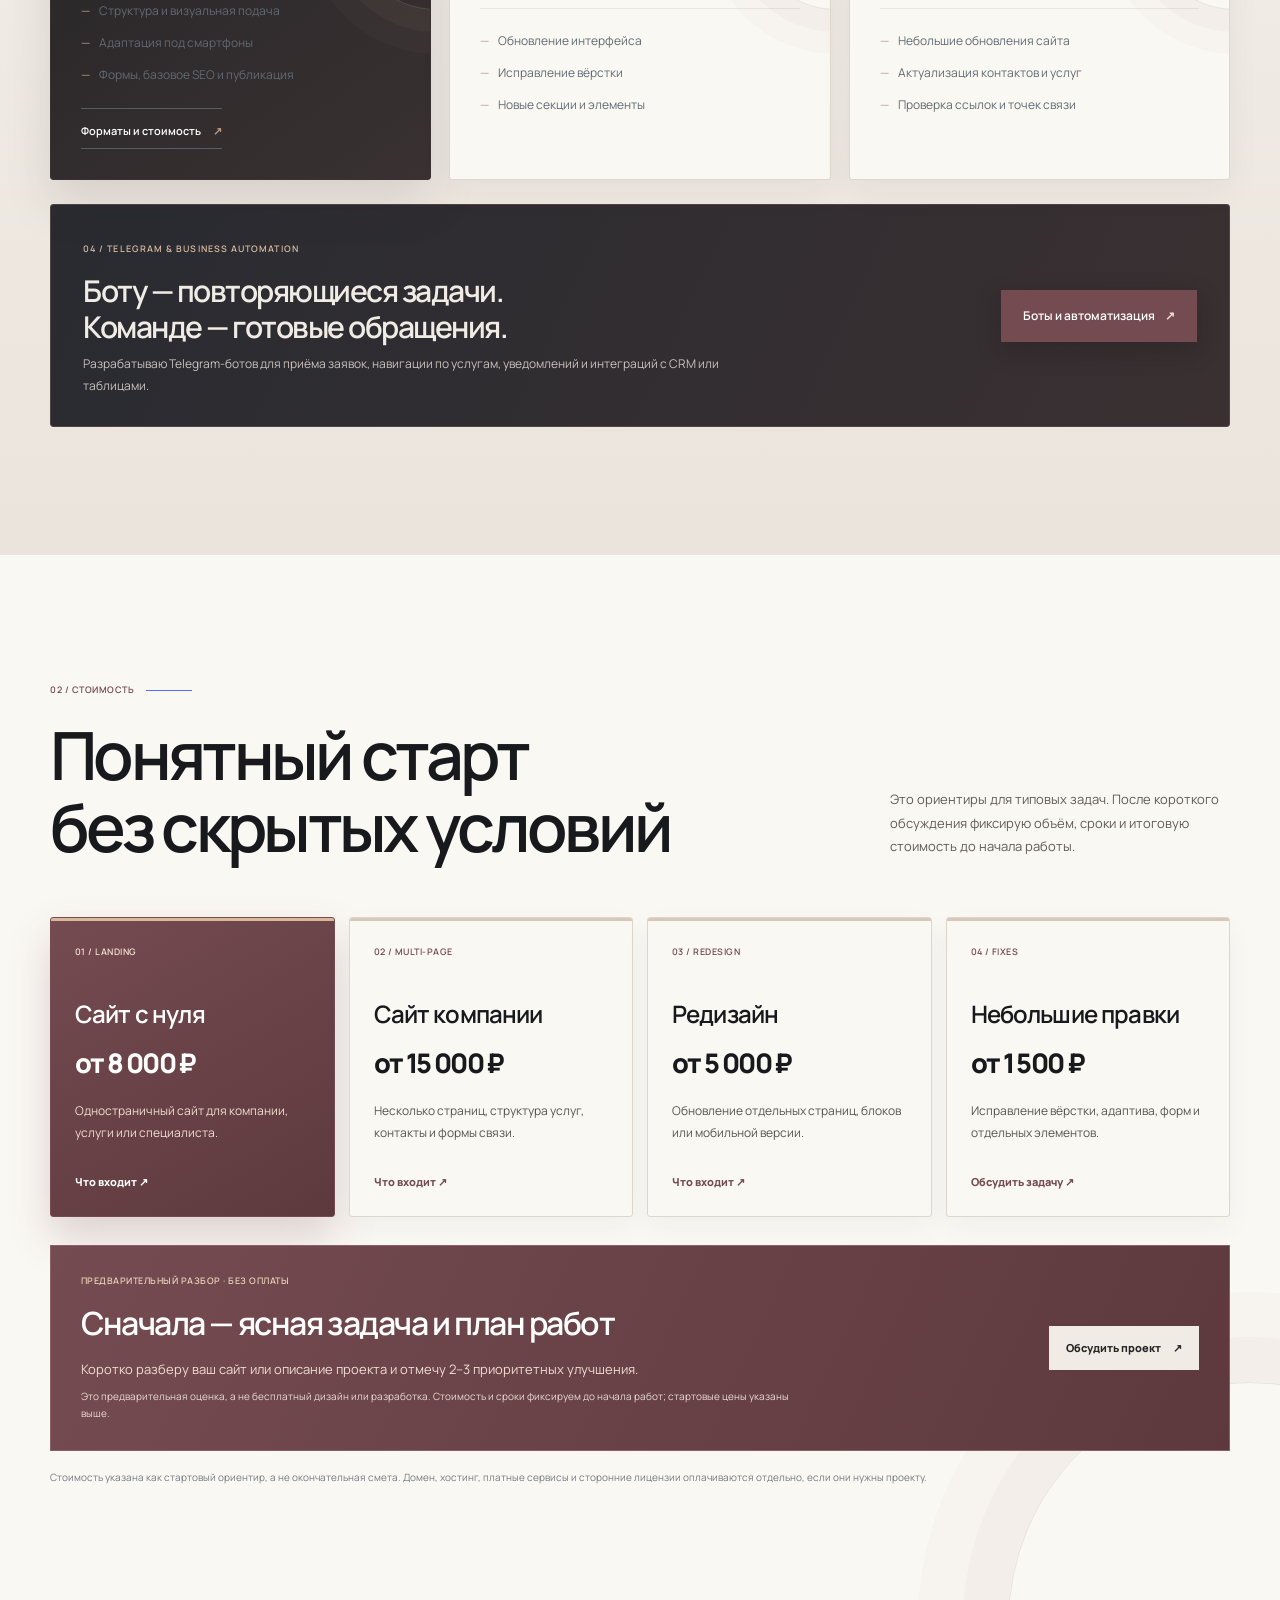
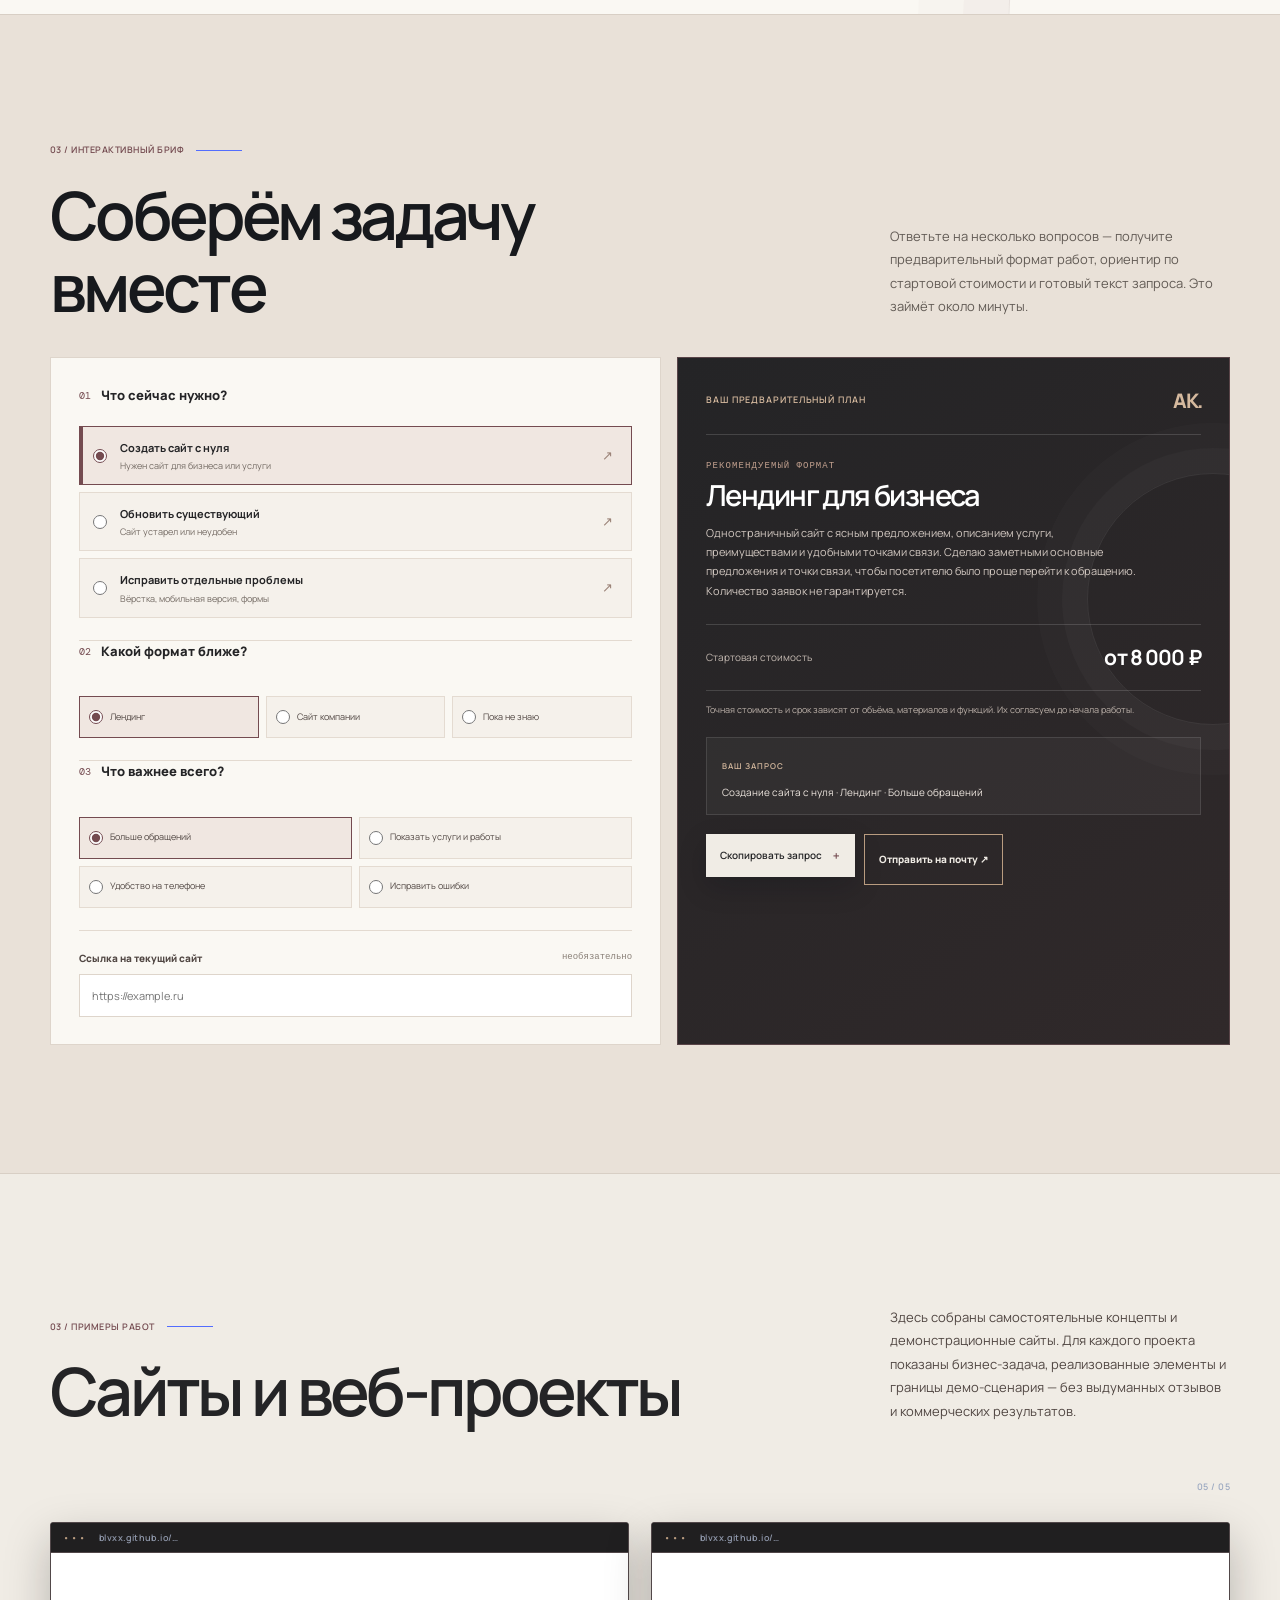
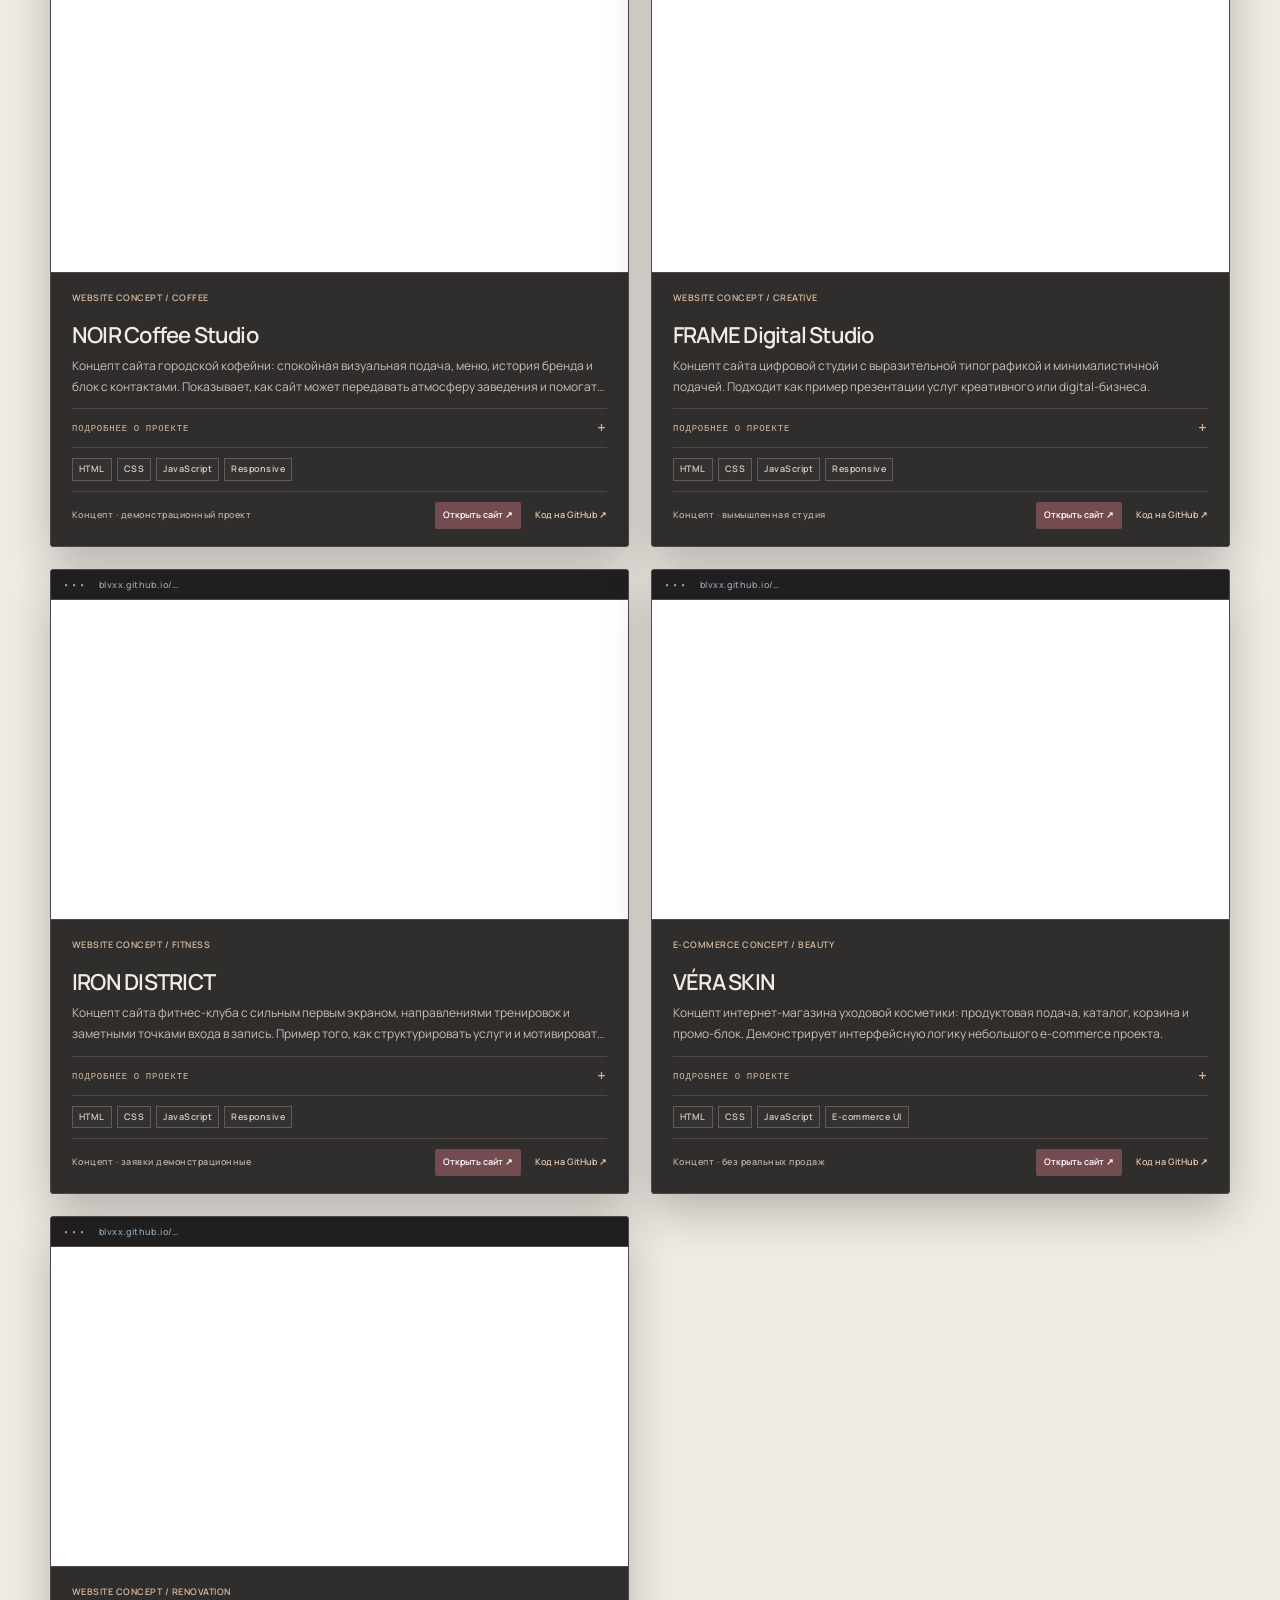
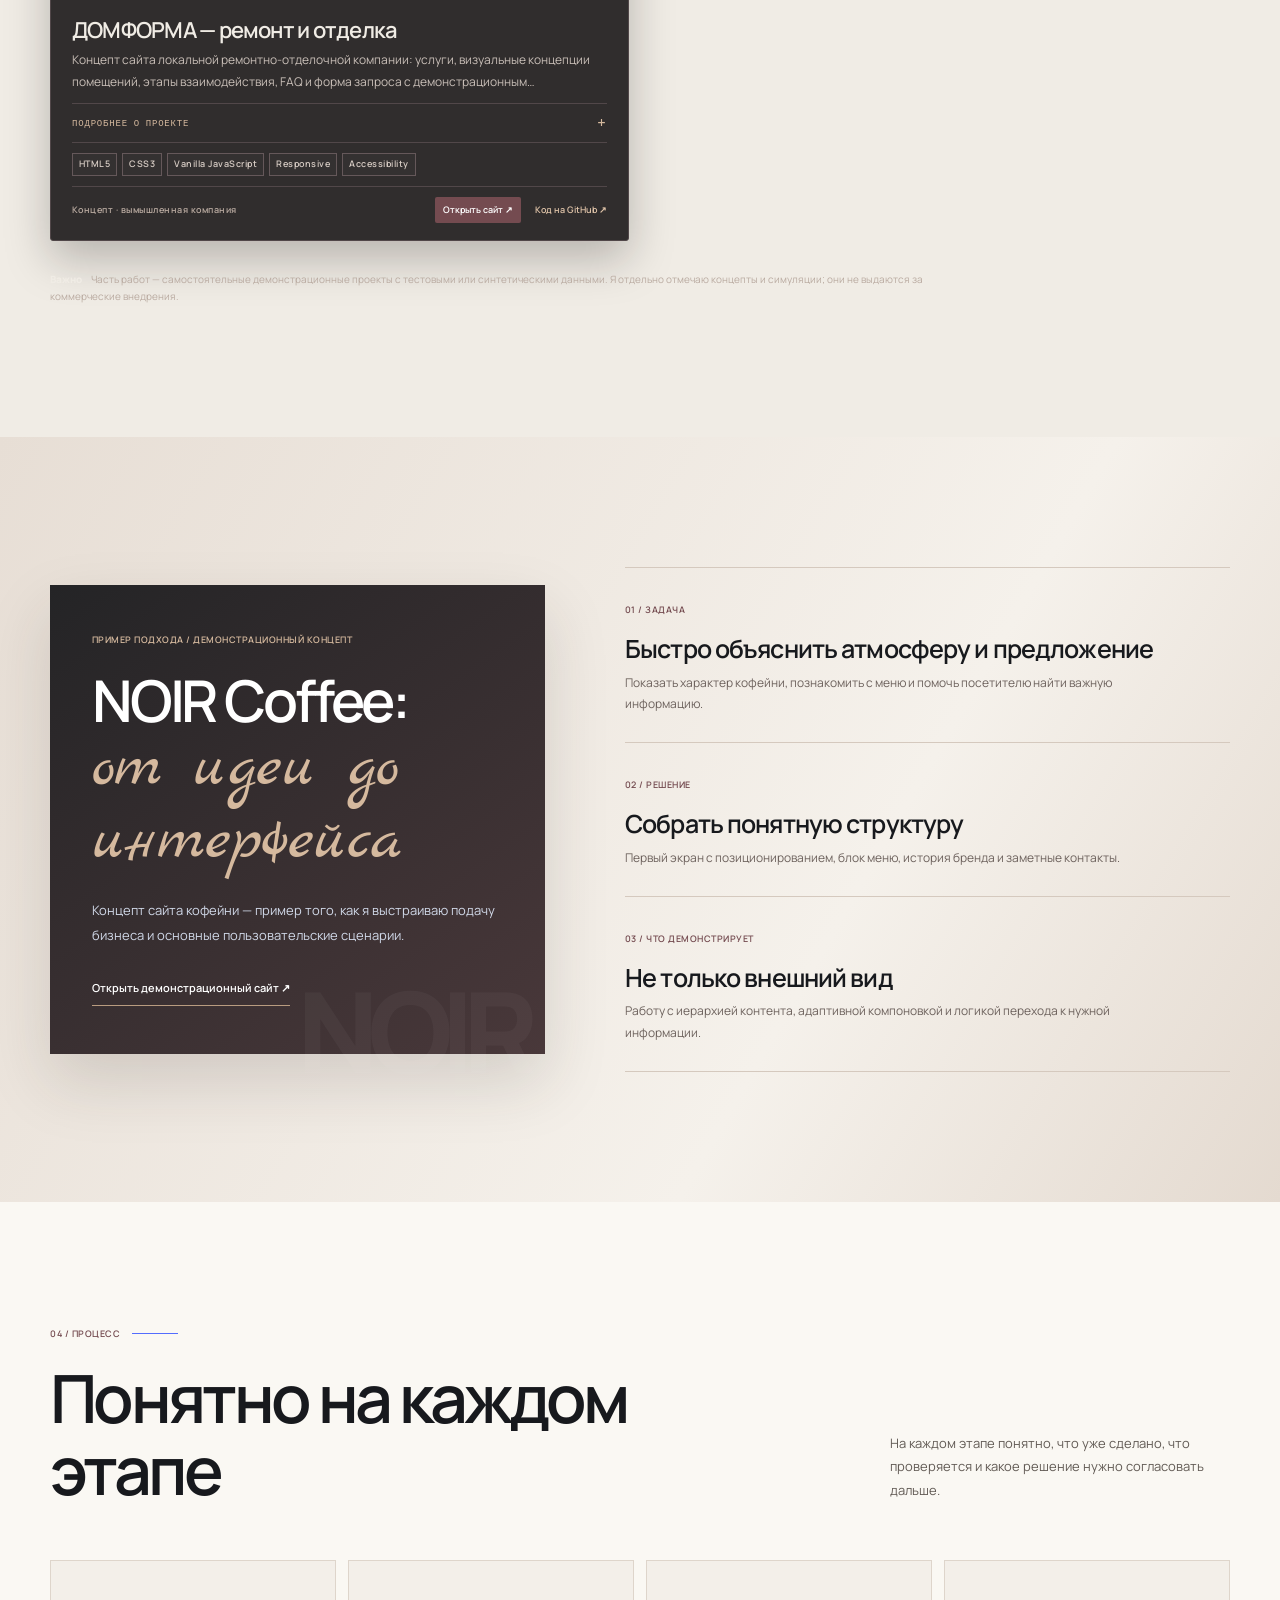
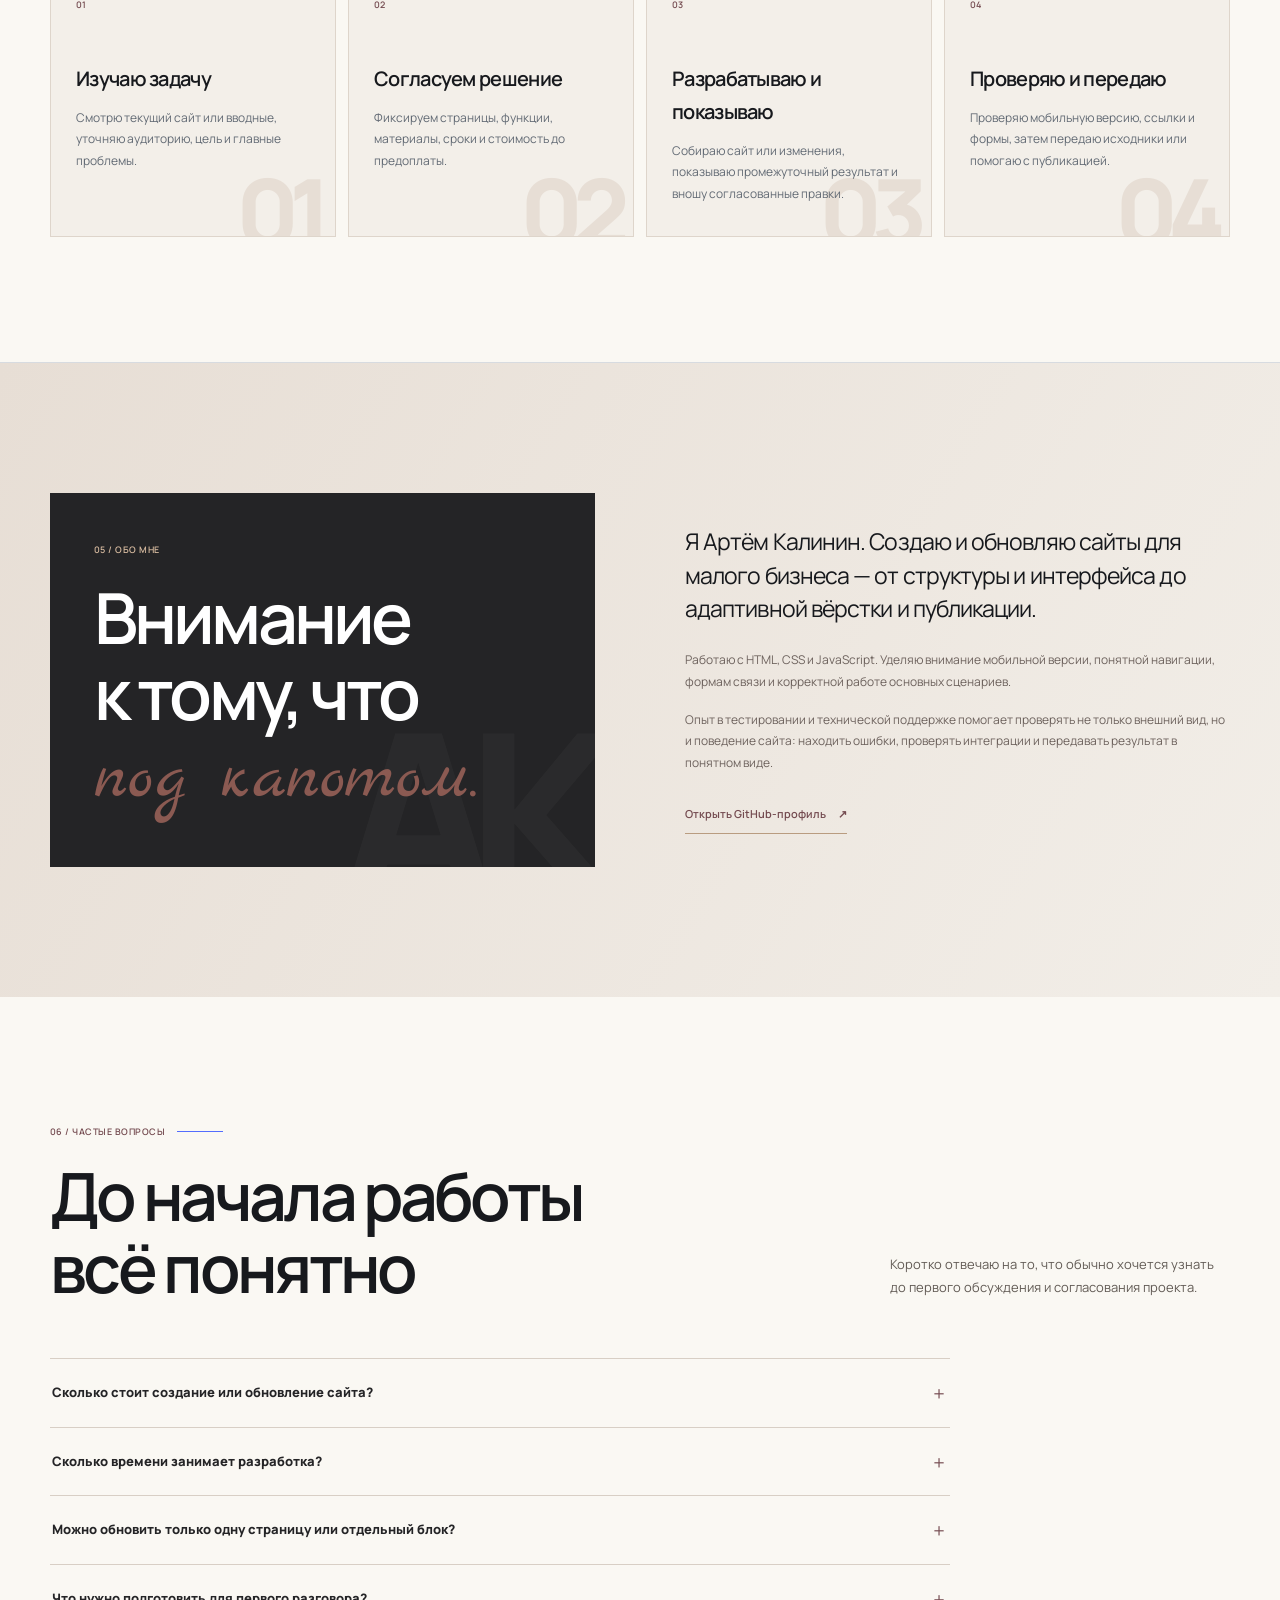
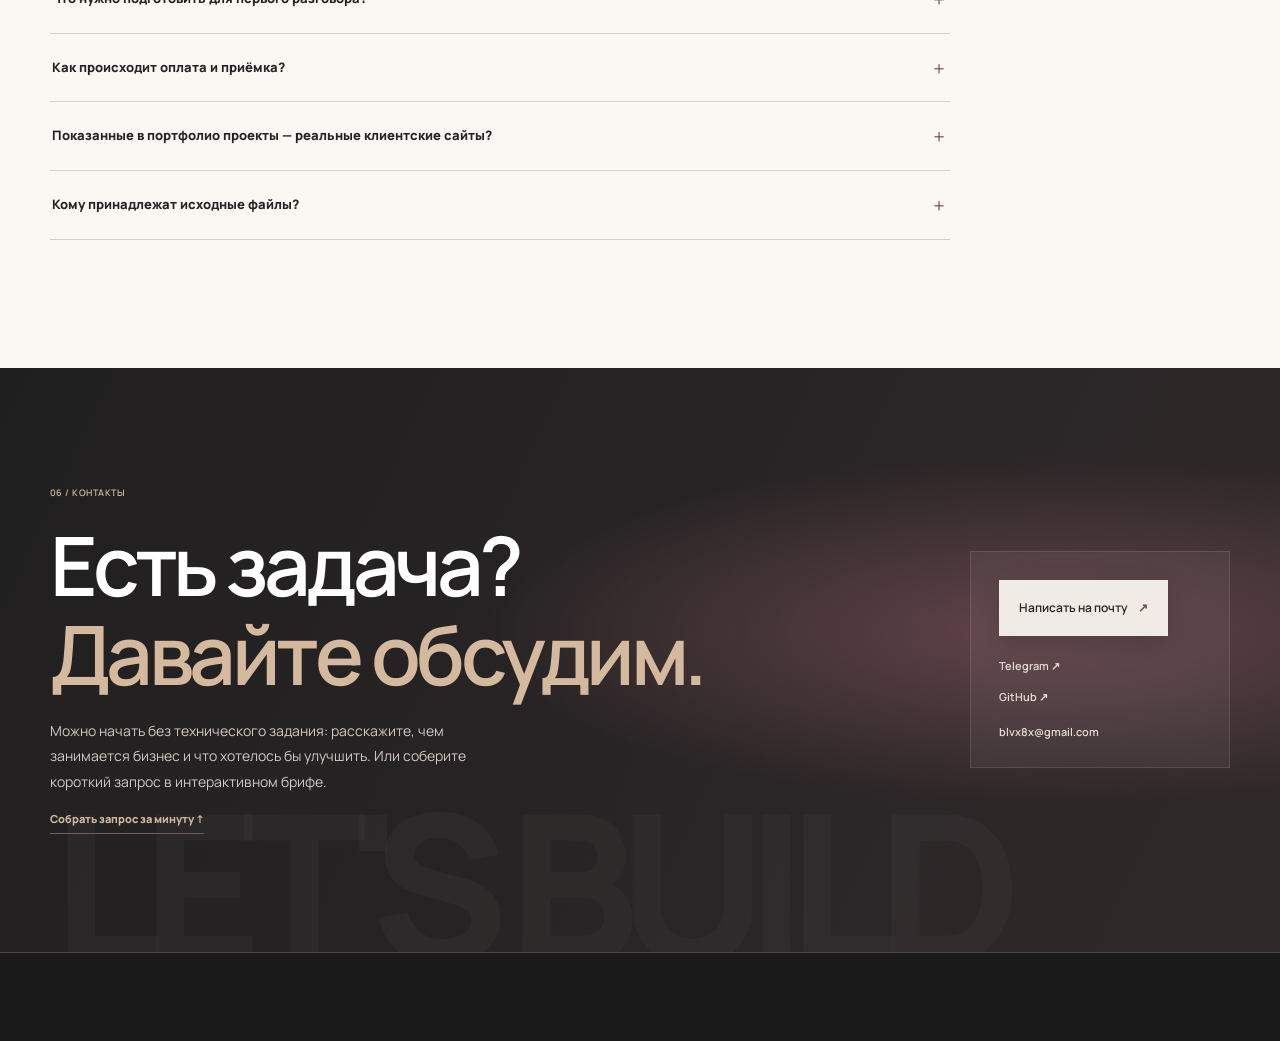
==== commit 31e91dcf: "Focus freelance homepage on small website fixes and improvements" ====
--- a/index.html
+++ b/index.html
@@ -4,10 +4,10 @@
   <meta charset="utf-8">
   <meta name="viewport" content="width=device-width, initial-scale=1">
   <meta name="theme-color" content="#242426">
-  <meta name="description" content="Создание и обновление сайтов, Telegram-ботов и автоматизация процессов малого бизнеса.">
+  <meta name="description" content="Доработка и создание сайтов для малого бизнеса: исправление HTML/CSS, мобильная версия, формы, редизайн и лендинги.">
   <meta property="og:type" content="website">
-  <meta property="og:title" content="Артём Калинин — сайты, Telegram-боты и автоматизация">
-  <meta property="og:description" content="Создание и обновление сайтов, разработка Telegram-ботов и автоматизация бизнес-процессов.">
+  <meta property="og:title" content="Артём Калинин — создание и доработка сайтов">
+  <meta property="og:description" content="Исправление ошибок вёрстки, адаптация под смартфоны, обновление страниц и разработка лендингов для малого бизнеса.">
   <meta property="og:url" content="https://blvxx.github.io/web-development-portfolio/">
   <title>Создание и обновление сайтов — Артём Калинин</title>
   <link rel="preconnect" href="https://fonts.googleapis.com">
@@ -55,7 +55,7 @@
           <p class="eyebrow"><span class="eyebrow-dot"></span> Веб-разработка для малого бизнеса</p>
           <div class="hero-availability" role="status"><span class="availability-pulse" aria-hidden="true"></span><strong>Открыт для новых проектов</strong></div>
           <h1>Сайты с характером.<br><span>Код —</span><br>с головой.</h1>
-          <p class="hero-lead">Создаю сайты для малого бизнеса и помогаю привести в порядок уже существующие. Продумываю структуру, аккуратный визуальный стиль и удобный путь клиента до обращения.</p>
+          <p class="hero-lead">Создаю сайты для малого бизнеса и дорабатываю уже существующие. Можно начать с конкретной задачи — исправить мобильную версию, форму или отдельный блок, не заказывая полный редизайн.</p>
           <div class="hero-actions">
             <a class="button button-dark" href="#contact">Обсудить проект <span>↗</span></a>
             <a class="text-link" href="#work">Посмотреть работы <span>↓</span></a>
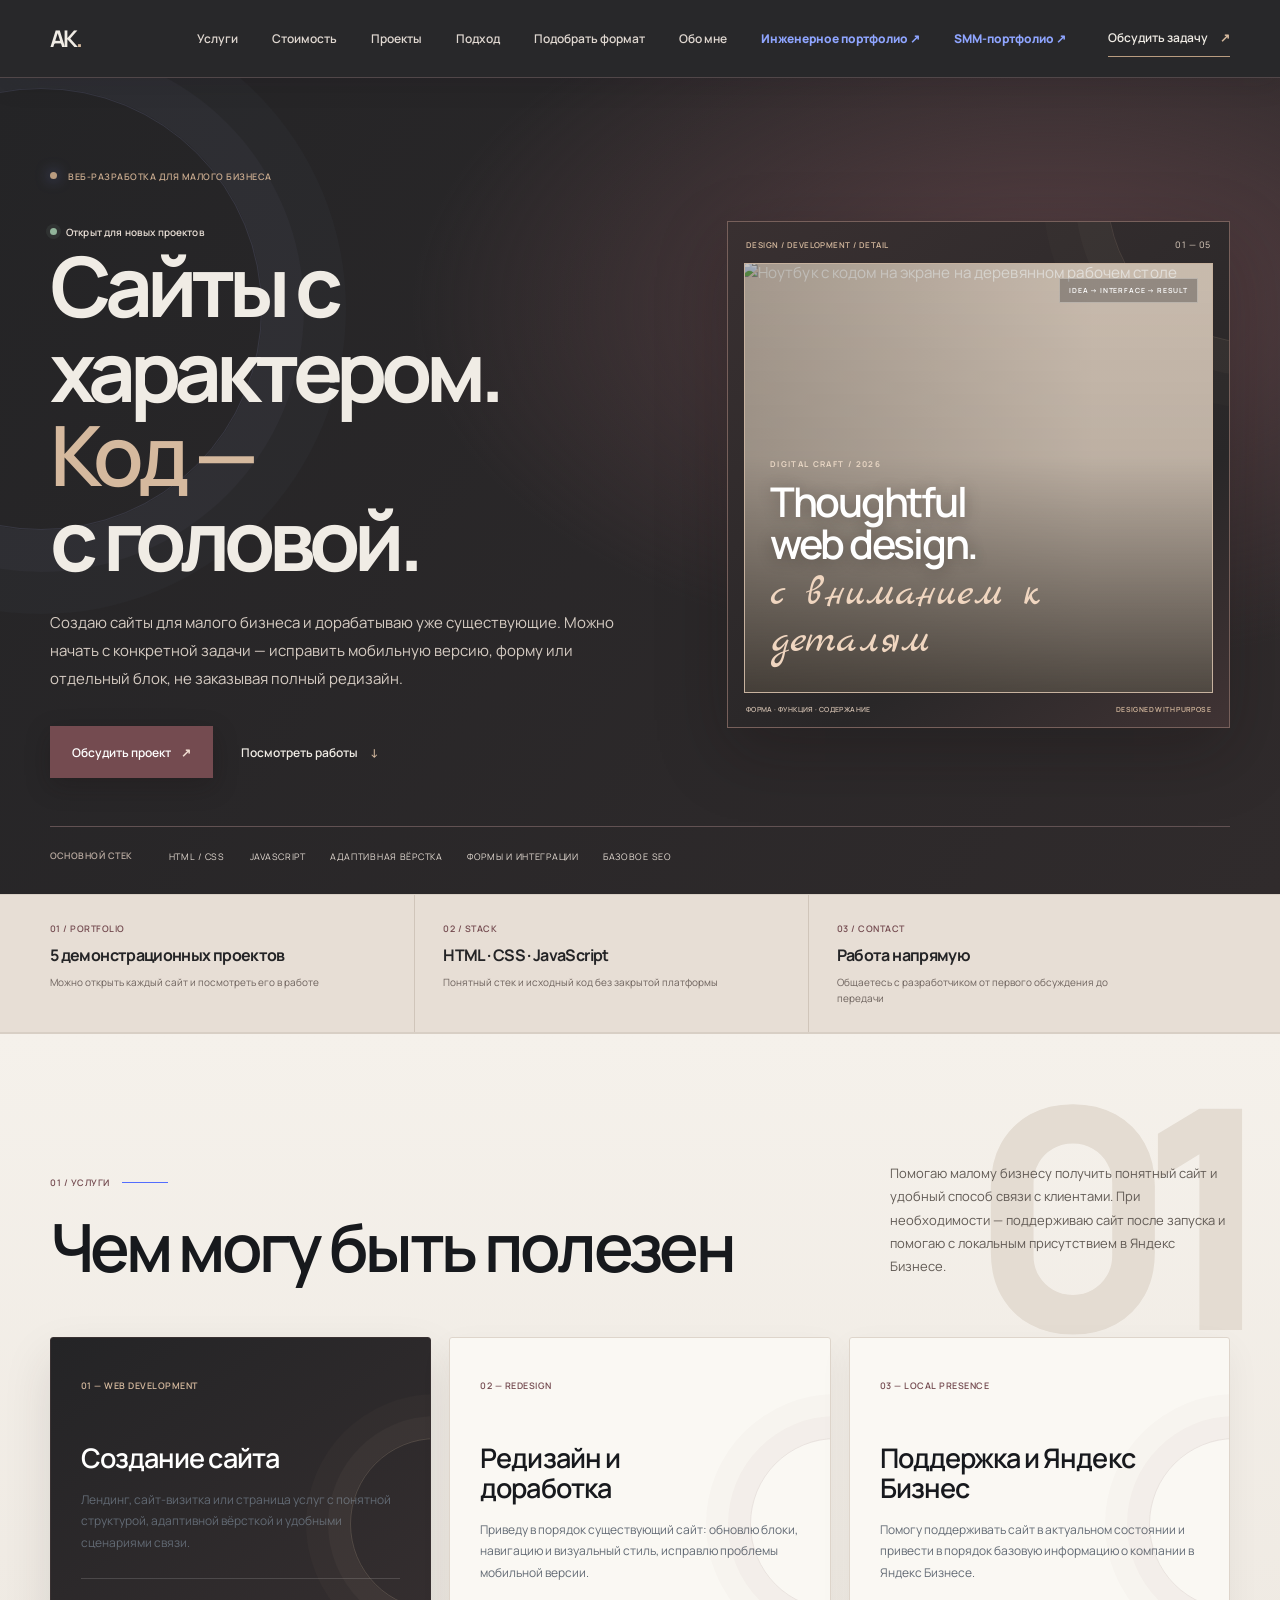
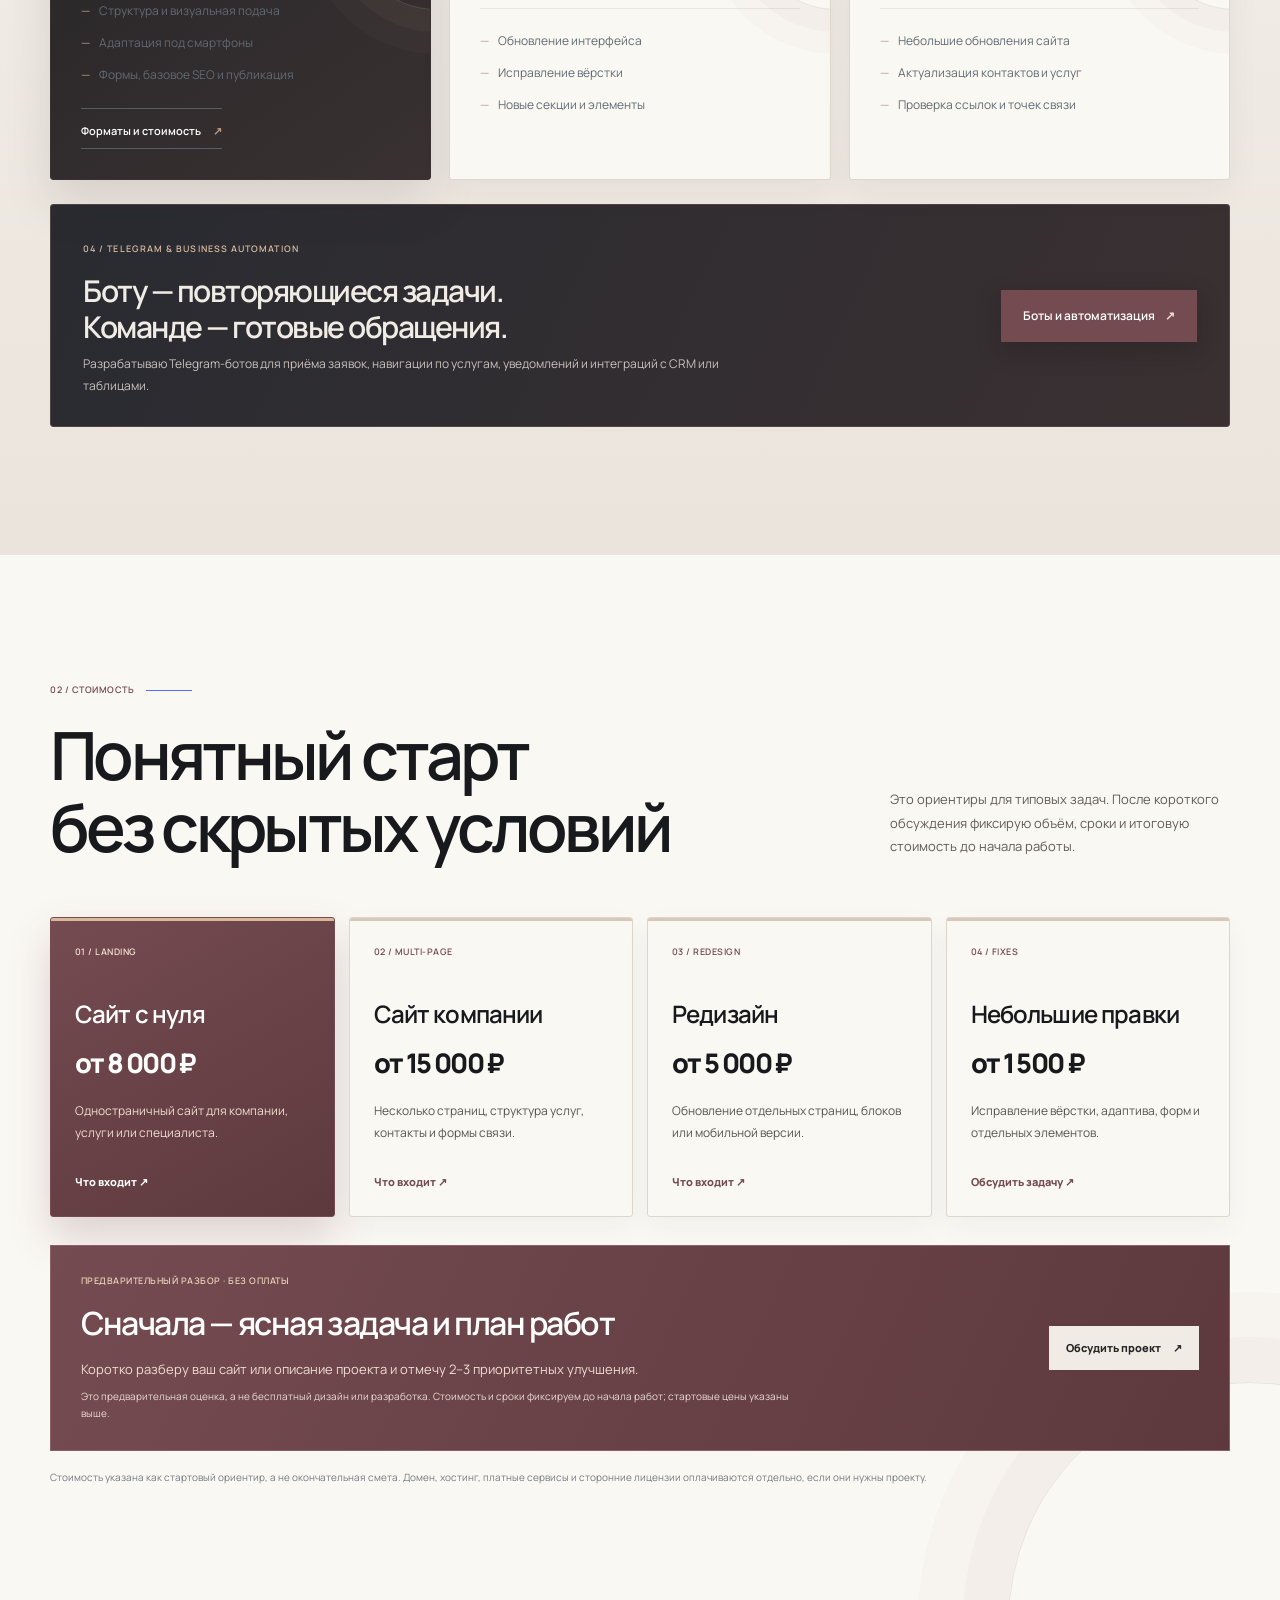
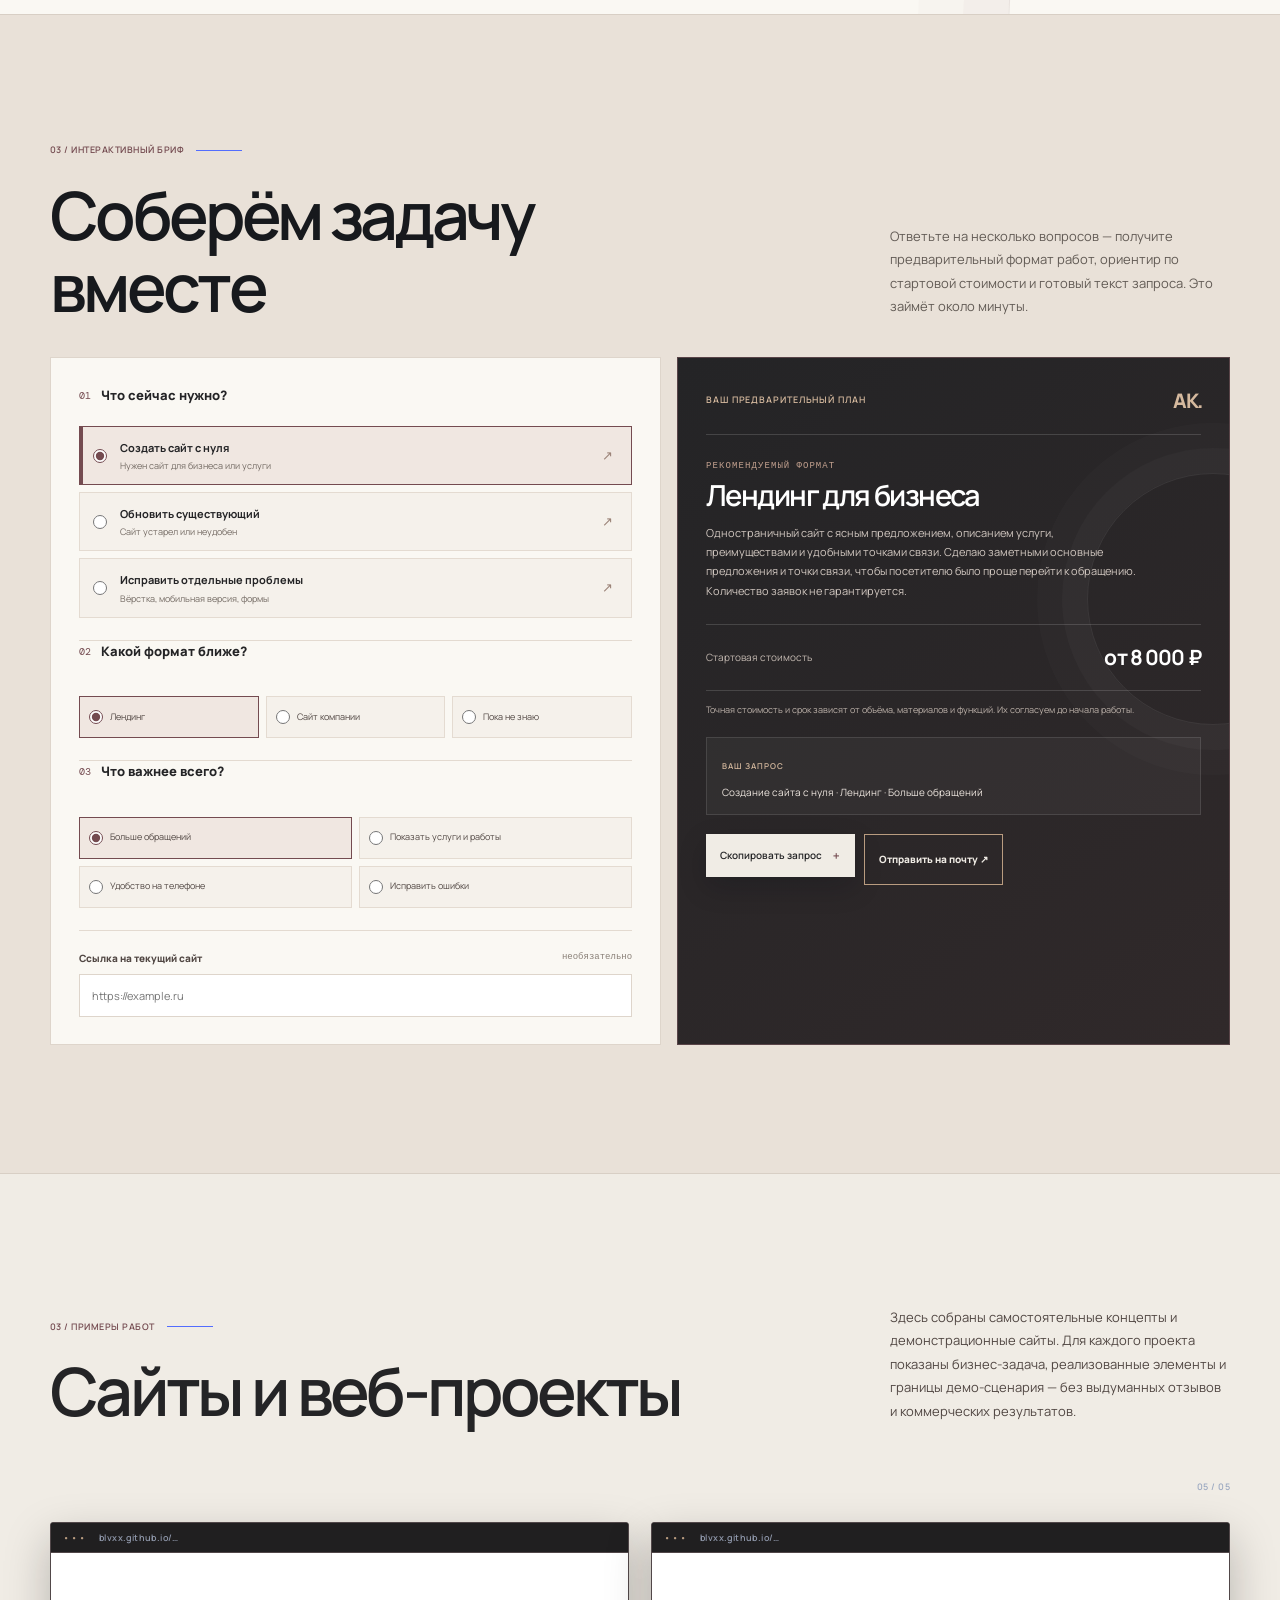
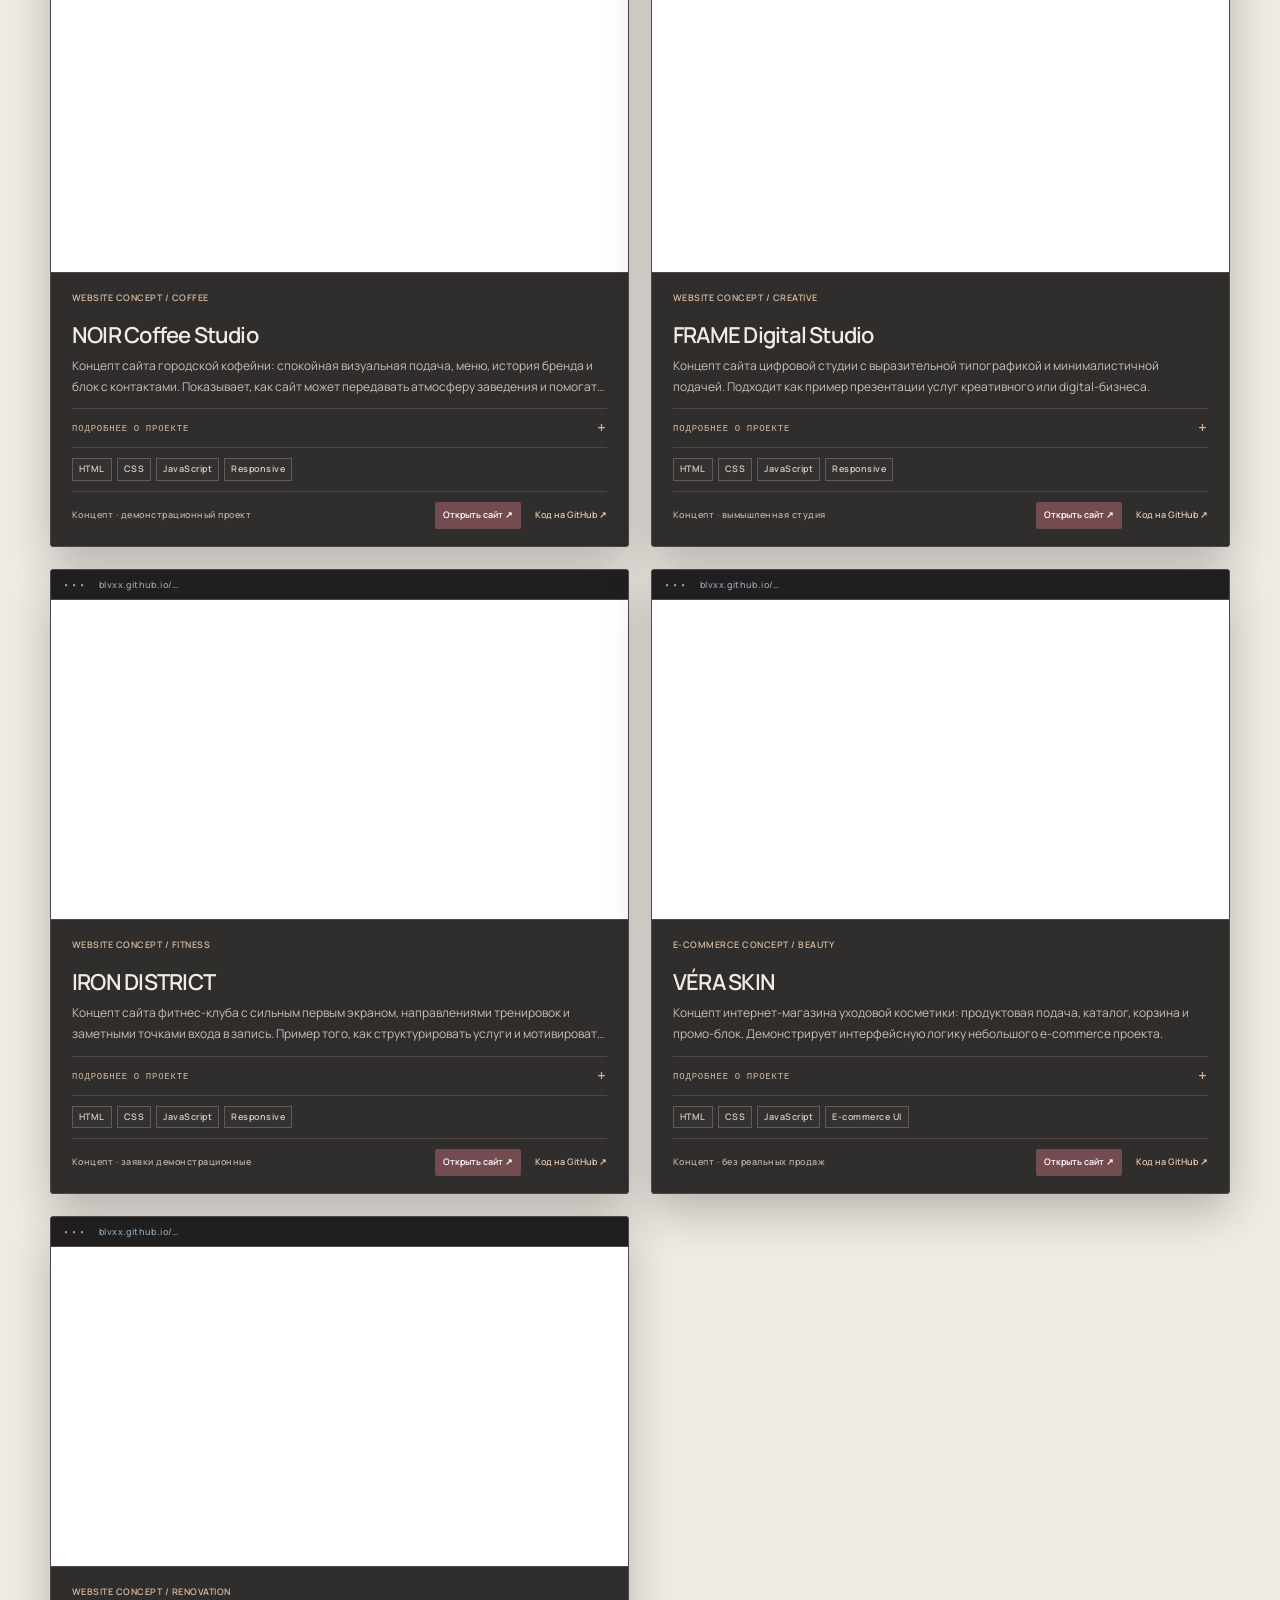
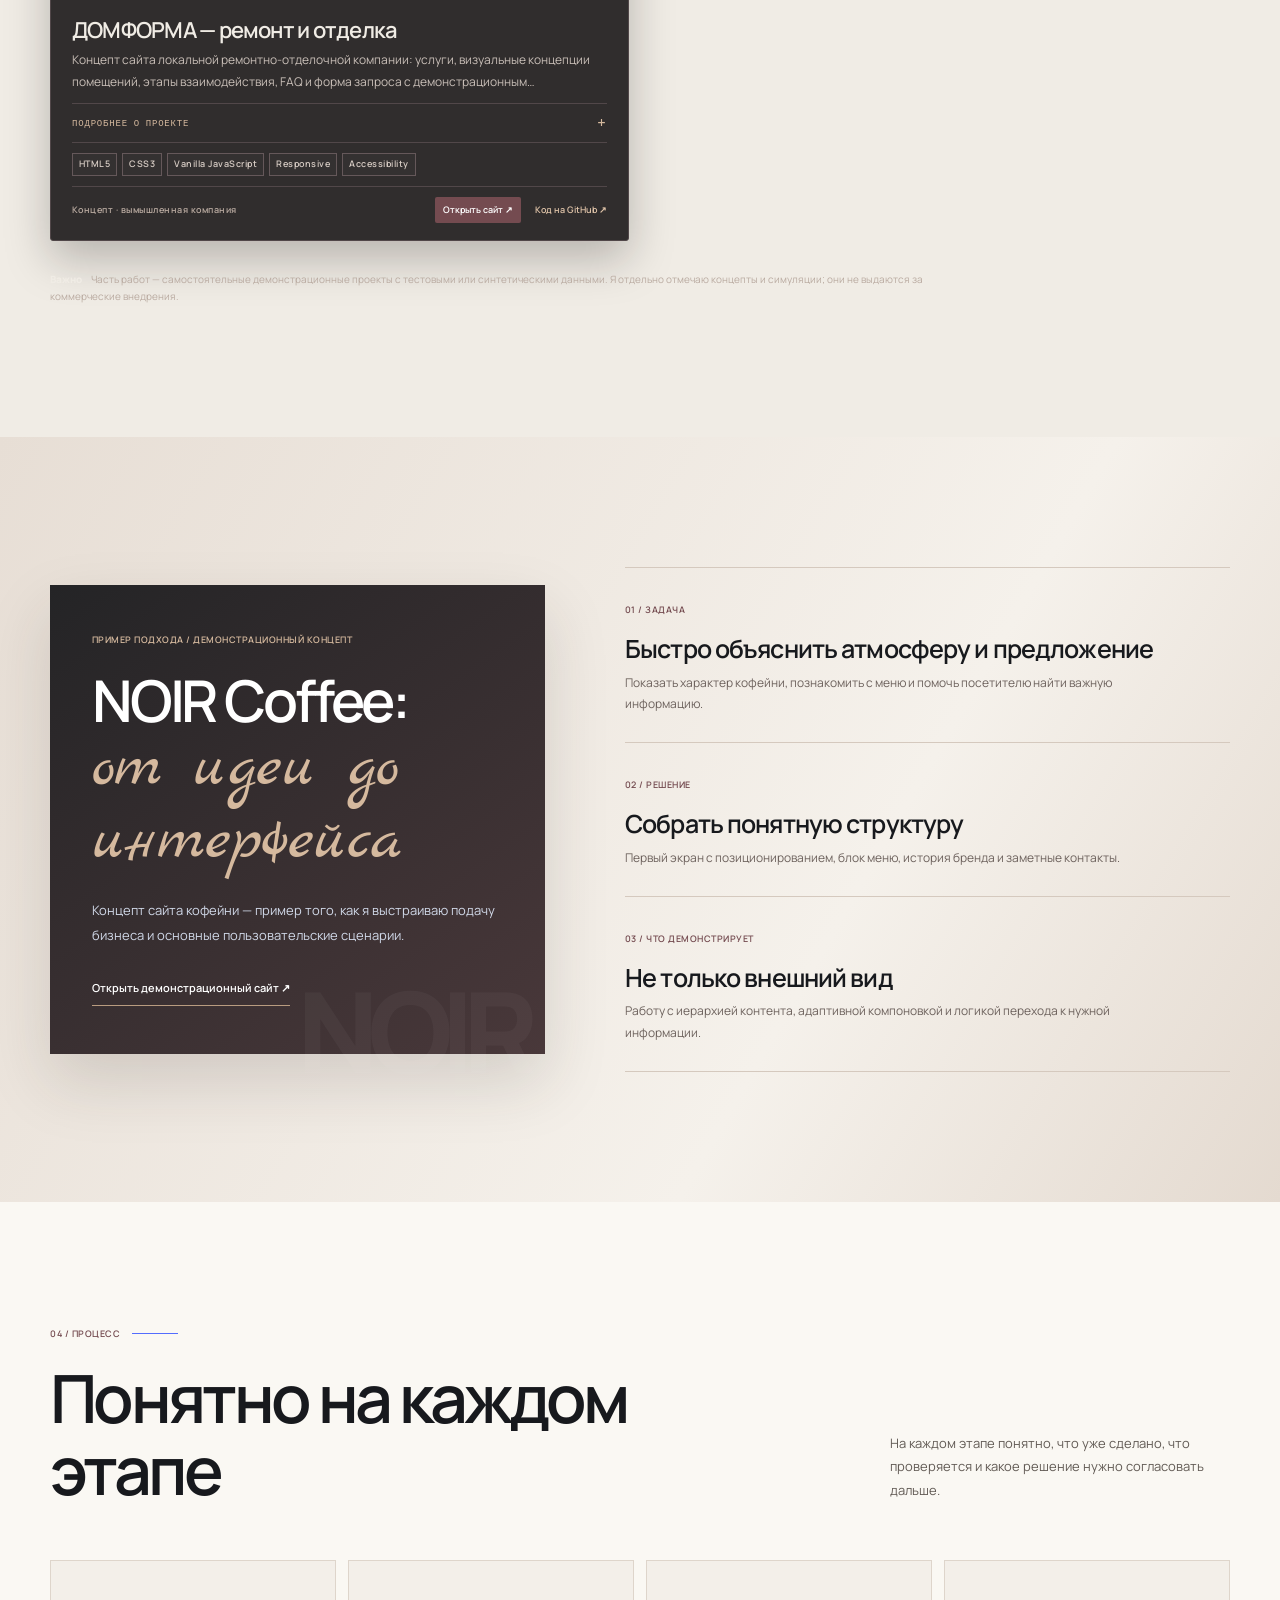
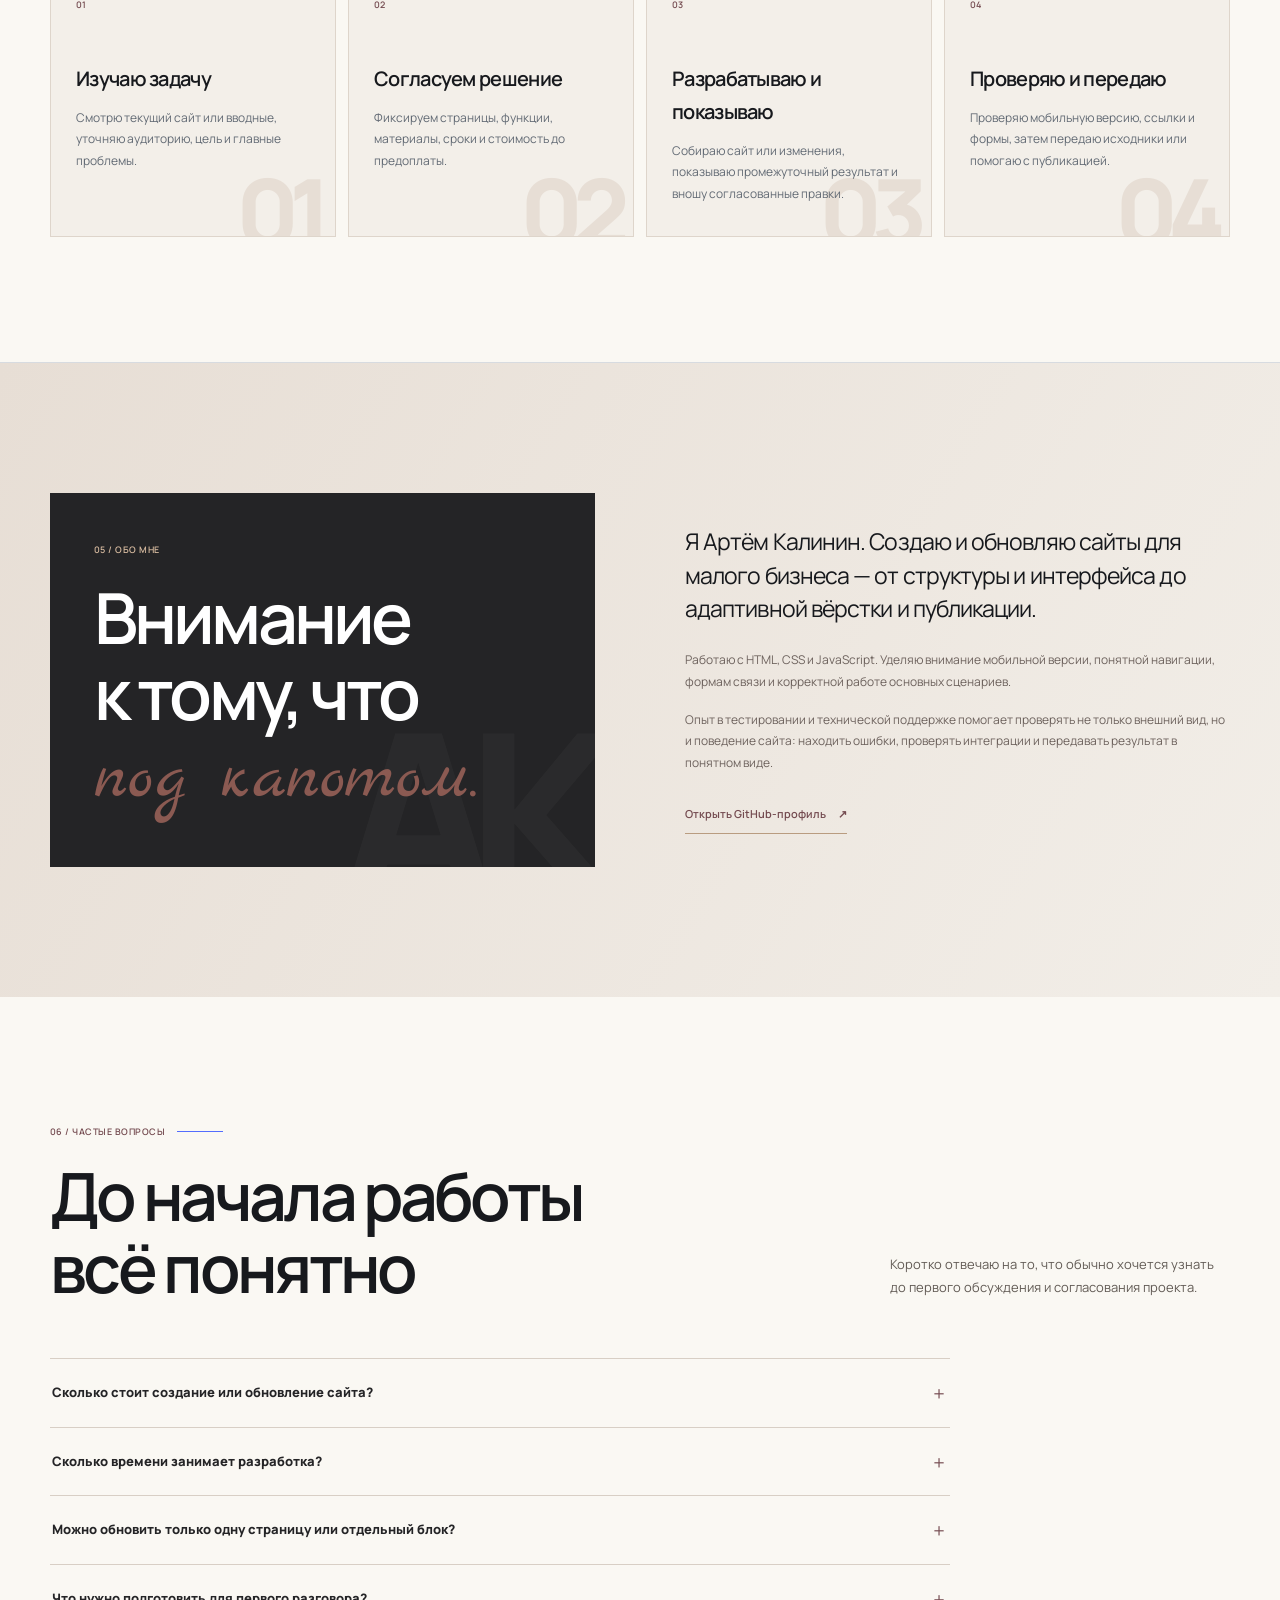
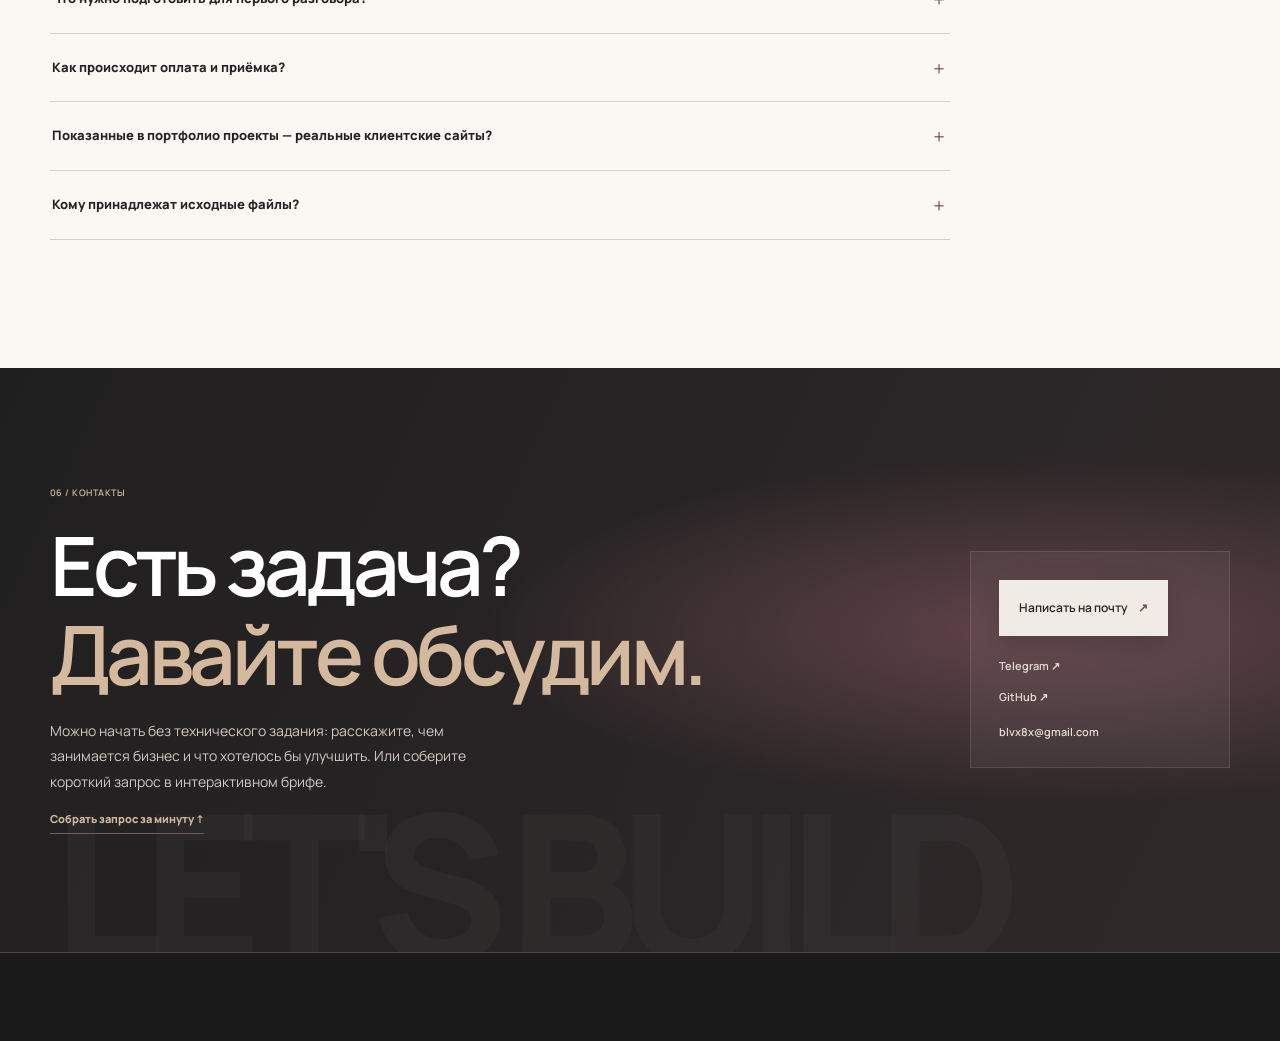
==== commit 33efe16d: "Add SMM portfolio switch link to web portfolio navigation" ====
--- a/index.html
+++ b/index.html
@@ -38,13 +38,13 @@
         <a href="#work">Проекты</a>
         <a href="#approach">Подход</a>
         <a href="#brief">Подобрать формат</a><a href="#about">Обо мне</a>
-        <a class="portfolio-switch" href="https://blvxx.github.io/portfolio/engineering/">Инженерное портфолио ↗</a>
+        <a class="portfolio-switch" href="https://blvxx.github.io/portfolio/engineering/">Инженерное портфолио ↗</a><a class="portfolio-switch" href="https://blvxx.github.io/web-development-portfolio/smm/">SMM-портфолио ↗</a>
       </nav>
       <a class="header-cta" href="#contact">Обсудить задачу <span>↗</span></a>
       <button class="menu-toggle" type="button" aria-label="Открыть меню" aria-expanded="false" aria-controls="mobile-nav">☰</button>
     </div>
     <nav class="mobile-nav" id="mobile-nav" aria-label="Мобильная навигация">
-      <a href="#services">Услуги</a><a href="#pricing">Стоимость</a><a href="#work">Проекты</a><a href="#approach">Подход</a><a href="#brief">Подобрать формат</a><a href="#about">Обо мне</a><a href="#contact">Контакты</a><a class="portfolio-switch" href="https://blvxx.github.io/portfolio/engineering/">Инженерное портфолио ↗</a>
+      <a href="#services">Услуги</a><a href="#pricing">Стоимость</a><a href="#work">Проекты</a><a href="#approach">Подход</a><a href="#brief">Подобрать формат</a><a href="#about">Обо мне</a><a href="#contact">Контакты</a><a class="portfolio-switch" href="https://blvxx.github.io/portfolio/engineering/">Инженерное портфолио ↗</a><a class="portfolio-switch" href="https://blvxx.github.io/web-development-portfolio/smm/">SMM-портфолио ↗</a>
     </nav>
   </header>
 
@@ -314,7 +314,7 @@
       </div>
     </section>
   </main>
-  <footer class="footer"><div class="wrap footer-inner"><a class="brand" href="#top">АК<span>.</span></a><span>© <span id="year"></span> Артём Калинин</span><span>Создание и обновление сайтов</span><a class="portfolio-switch" href="https://blvxx.github.io/portfolio/engineering/">Инженерное портфолио ↗</a><a href="#top">Наверх ↑</a></div></footer>
+  <footer class="footer"><div class="wrap footer-inner"><a class="brand" href="#top">АК<span>.</span></a><span>© <span id="year"></span> Артём Калинин</span><span>Создание и обновление сайтов</span><a class="portfolio-switch" href="https://blvxx.github.io/portfolio/engineering/">Инженерное портфолио ↗</a><a class="portfolio-switch" href="https://blvxx.github.io/web-development-portfolio/smm/">SMM-портфолио ↗</a><a href="#top">Наверх ↑</a></div></footer>
   <script src="script.js?v=20261122-compact" defer></script>
   <script src="brief-builder.js?v=20261122-brief" defer></script>
   <script src="page-motion.js?v=20261122-sitewide" defer></script>
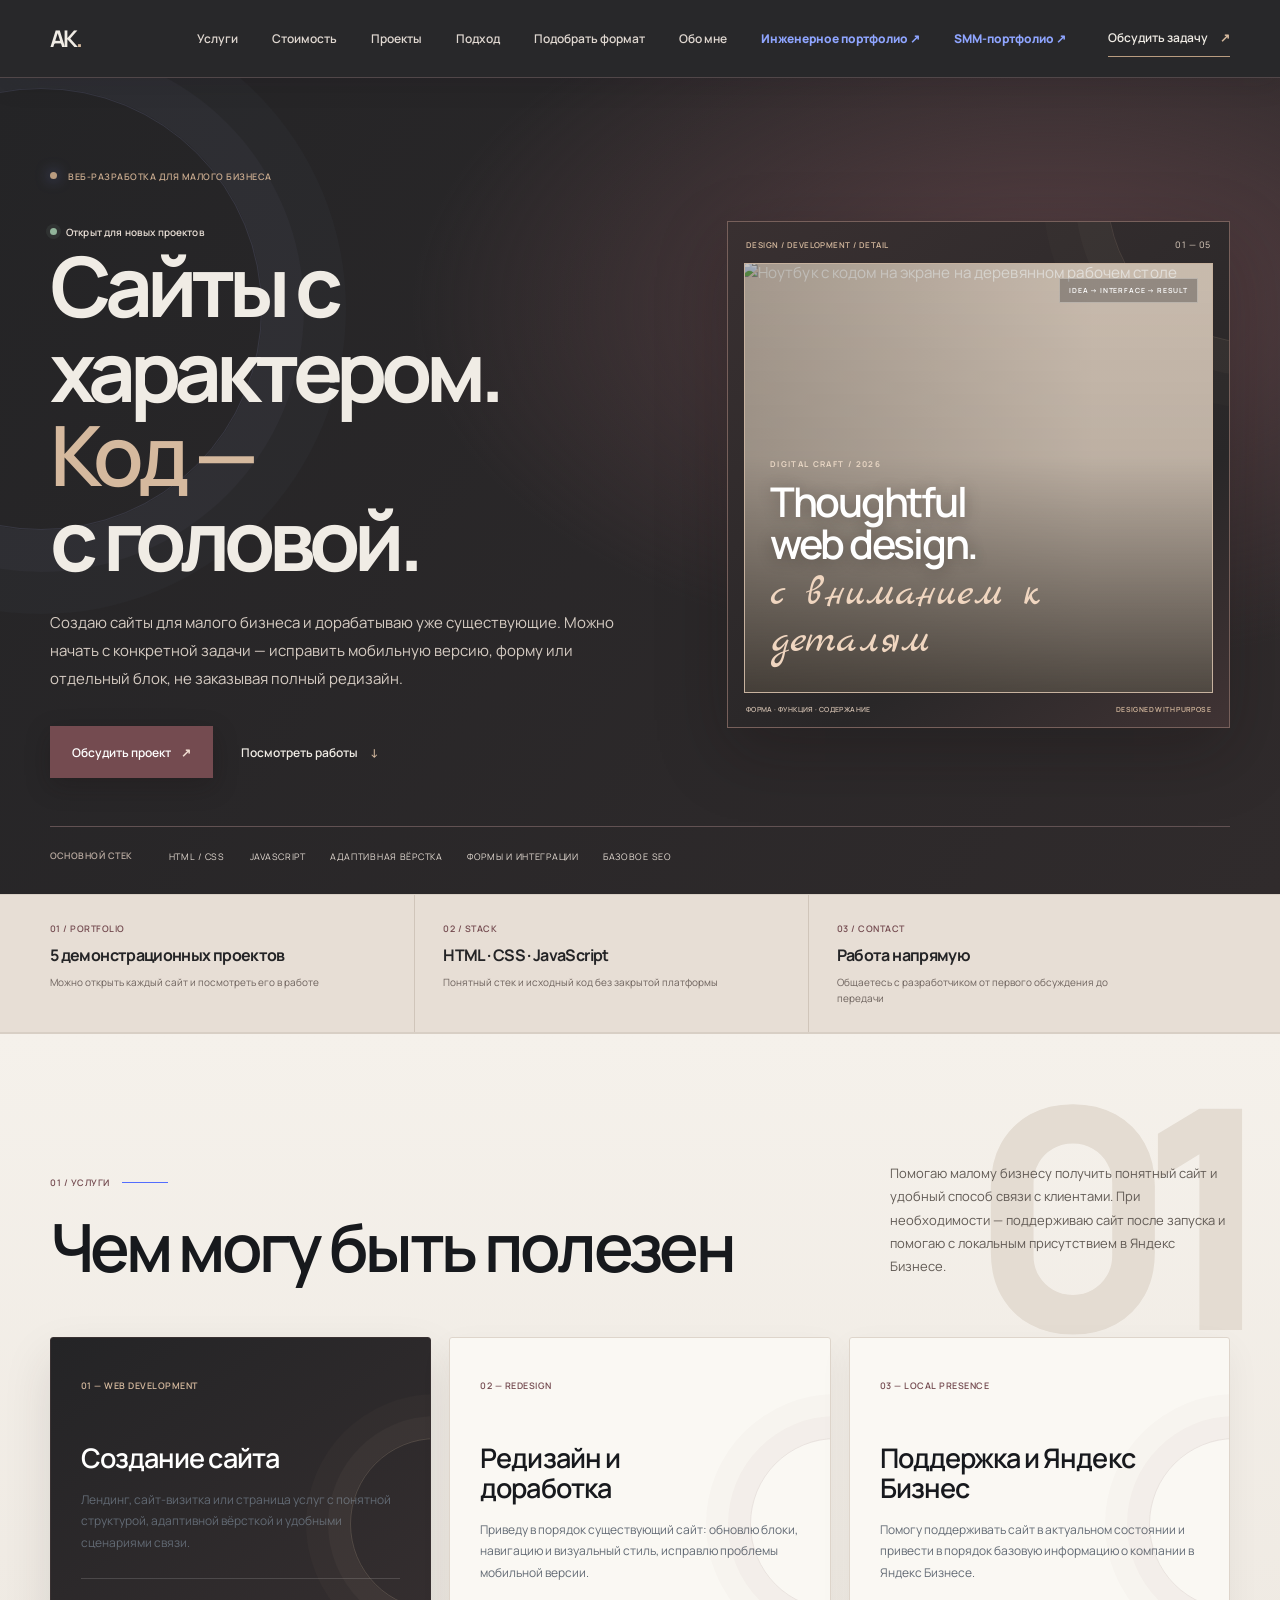
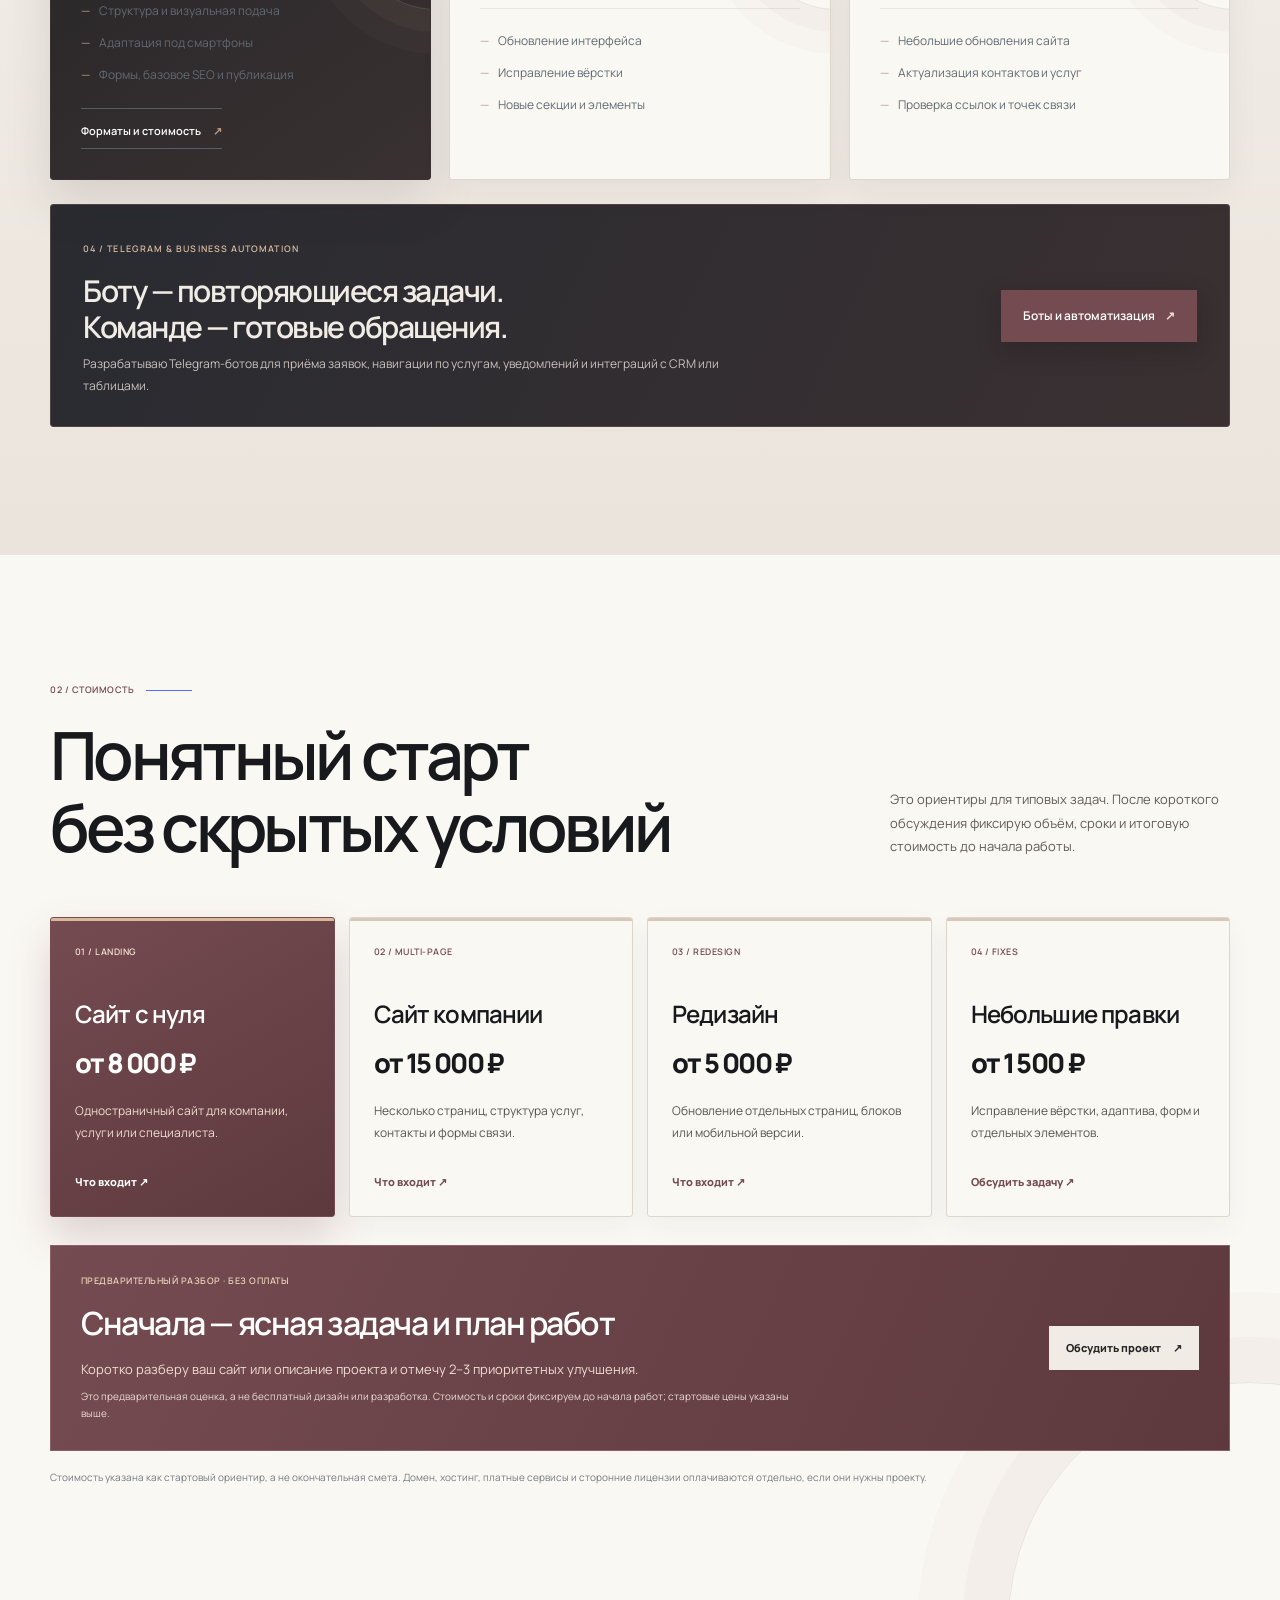
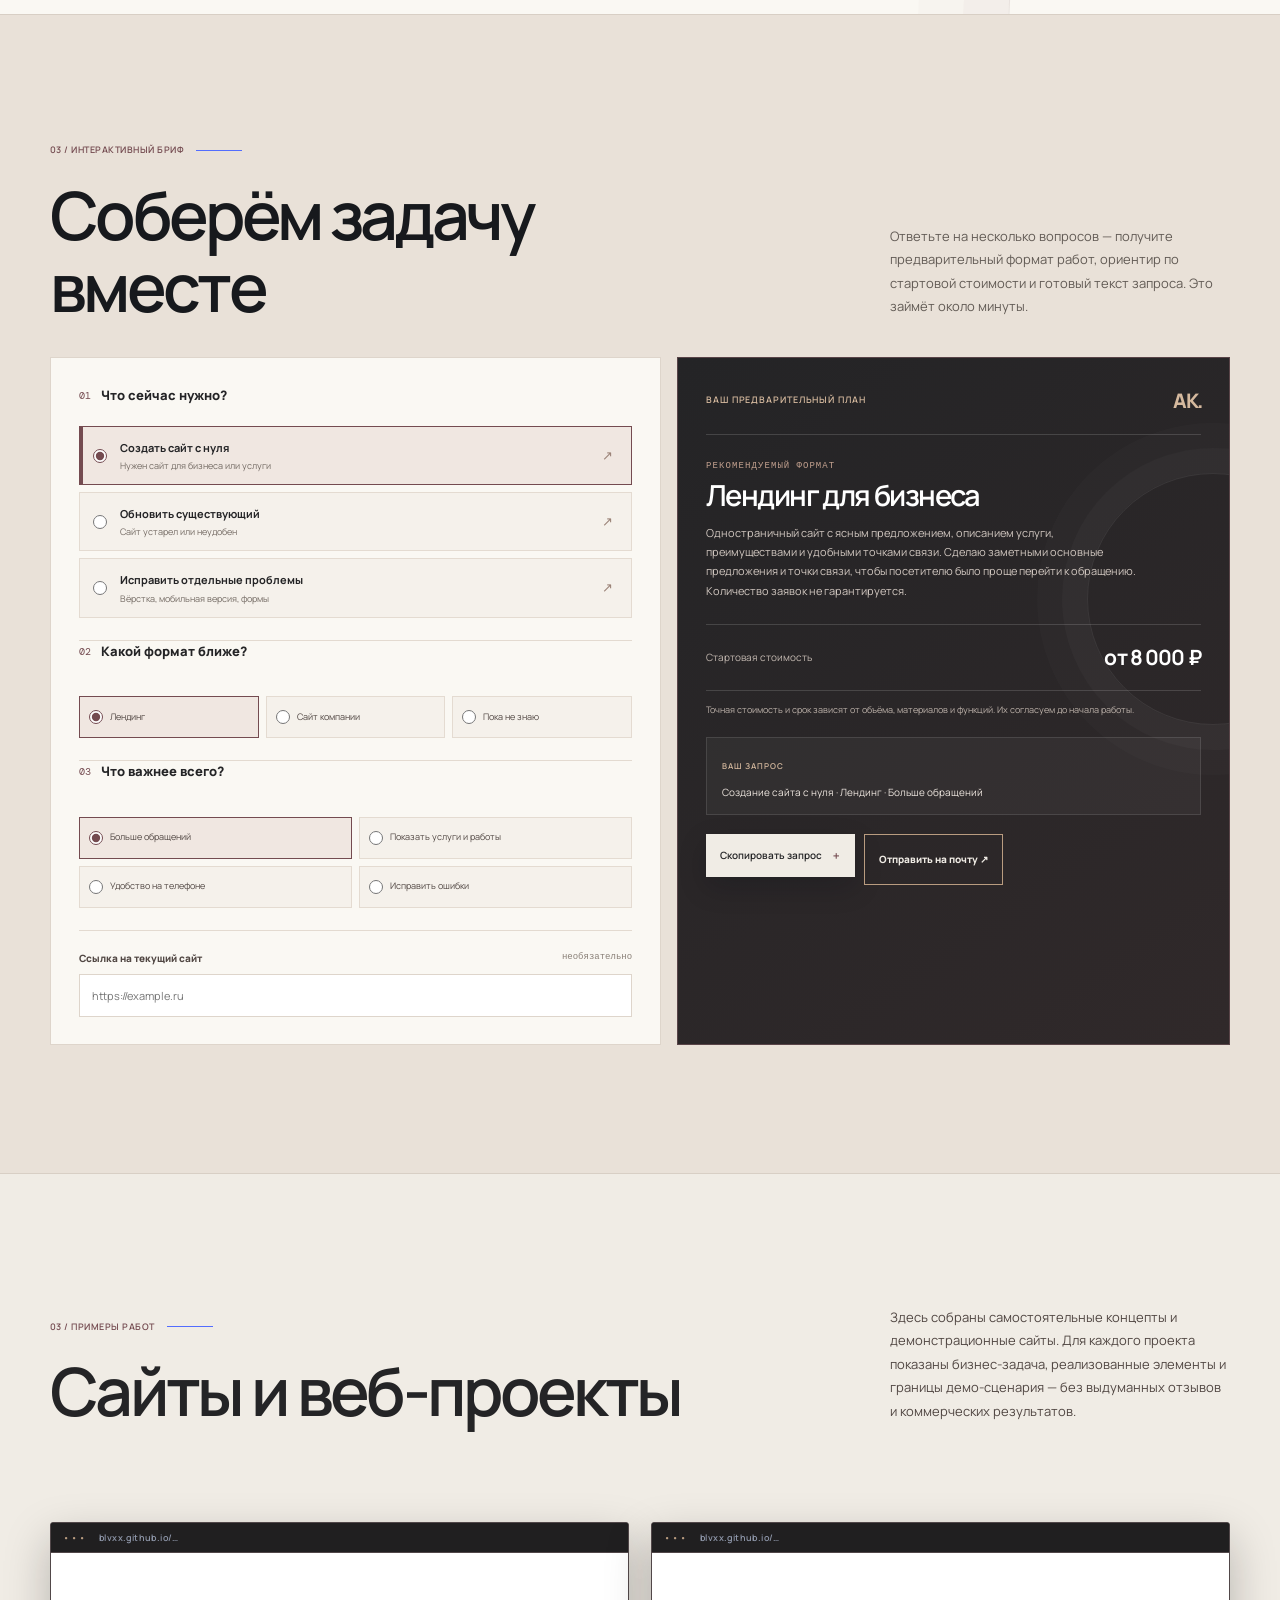
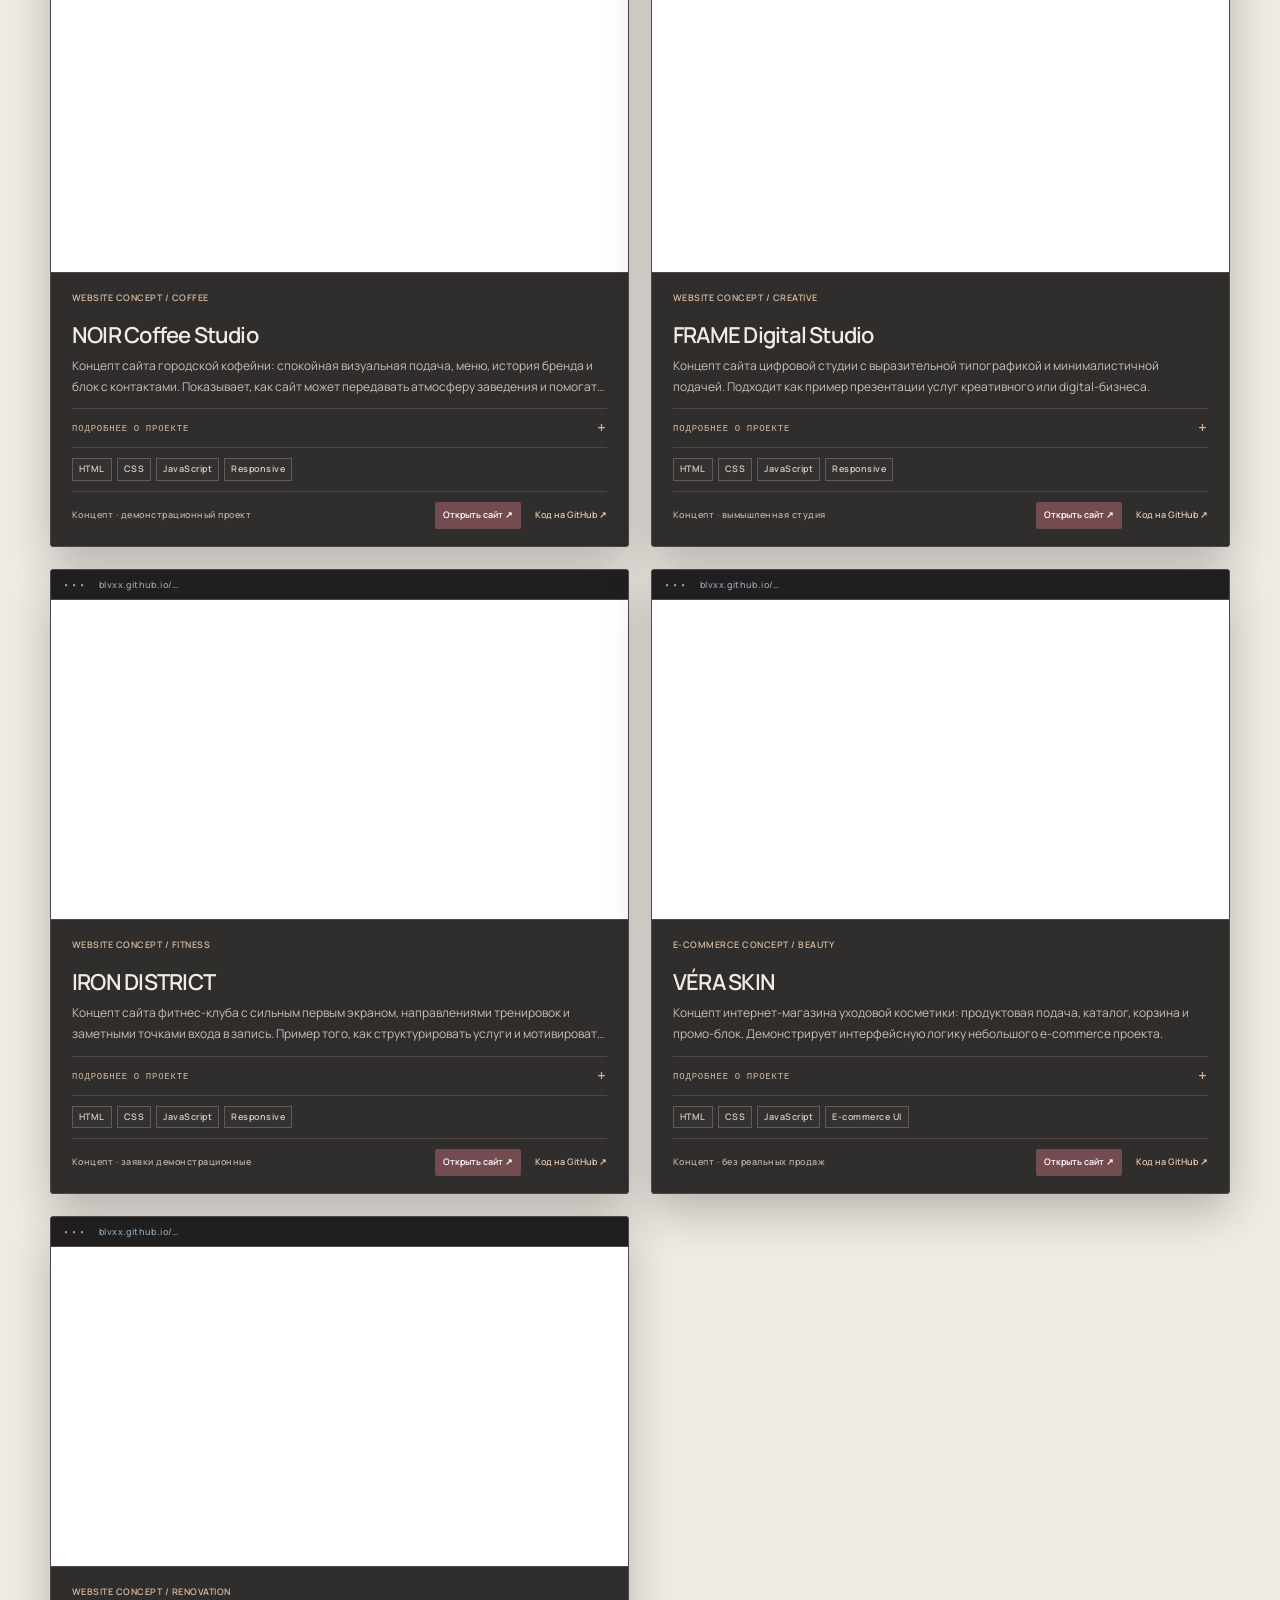
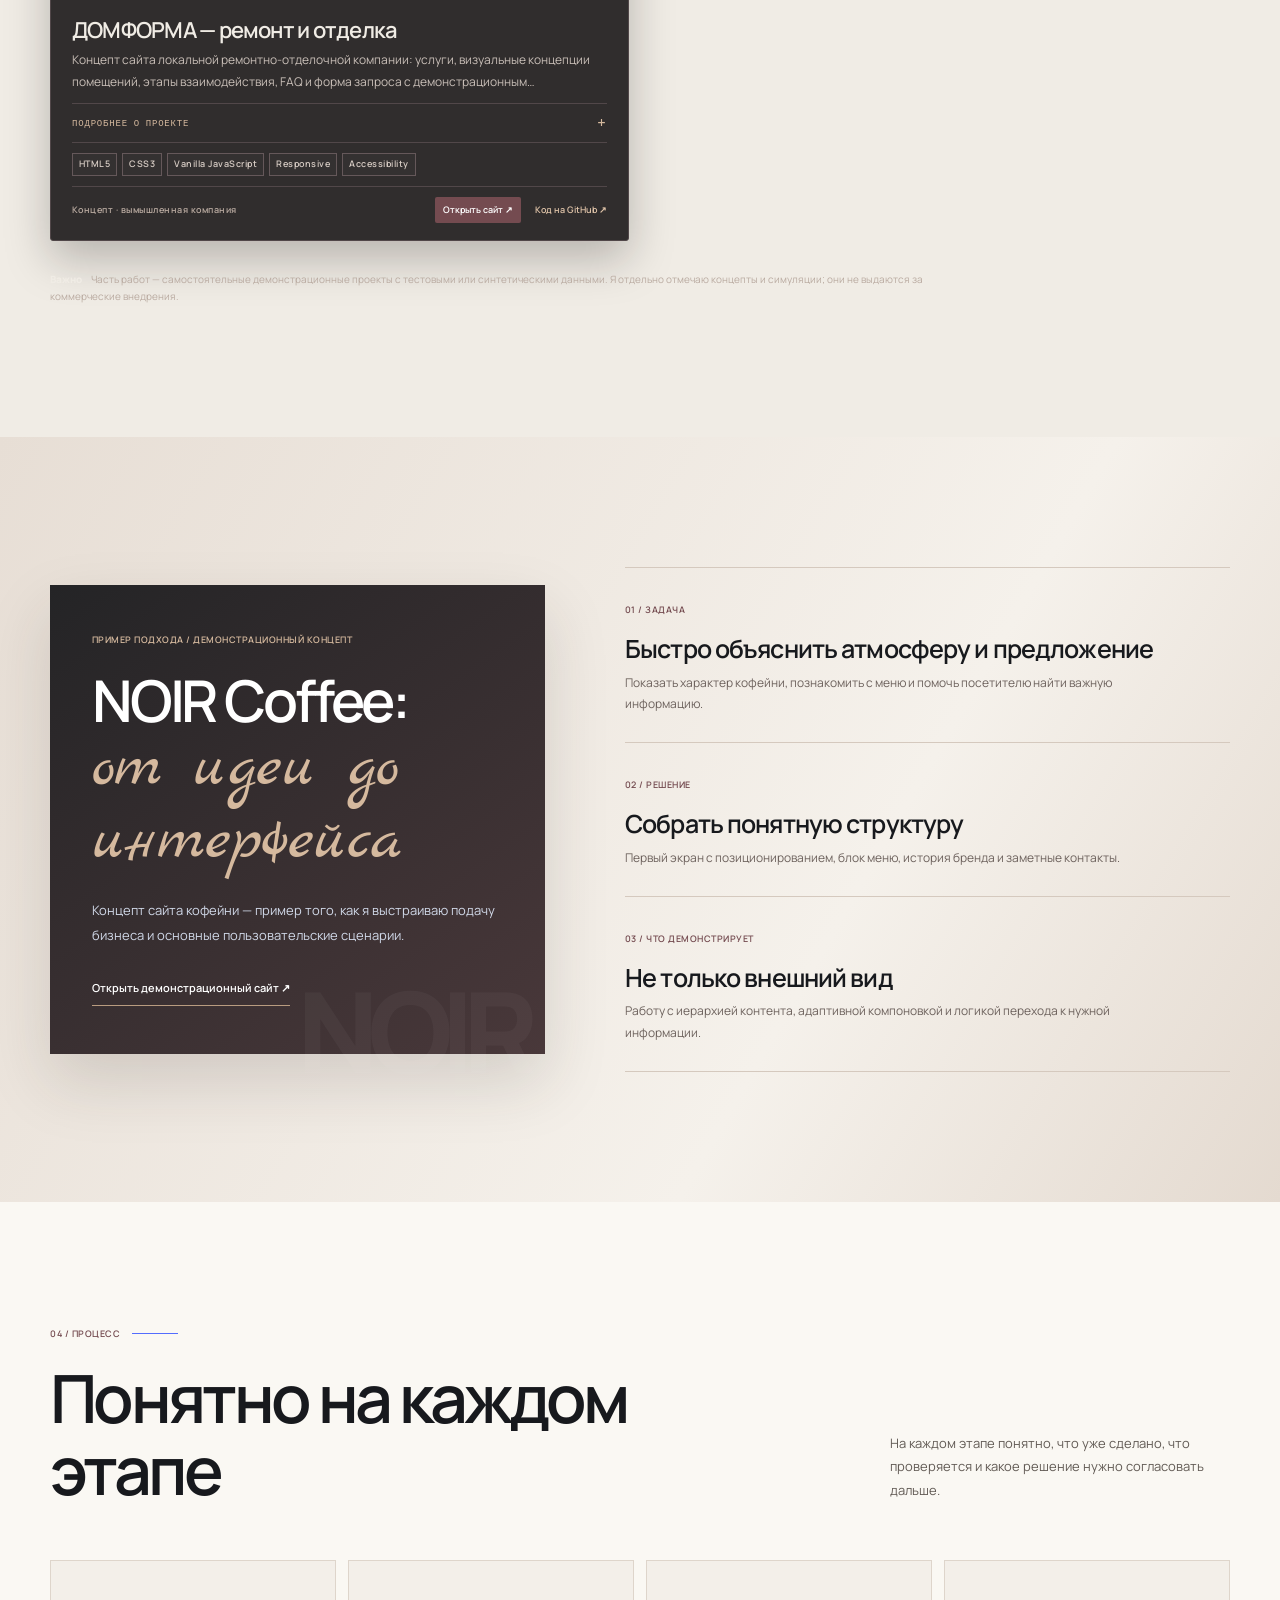
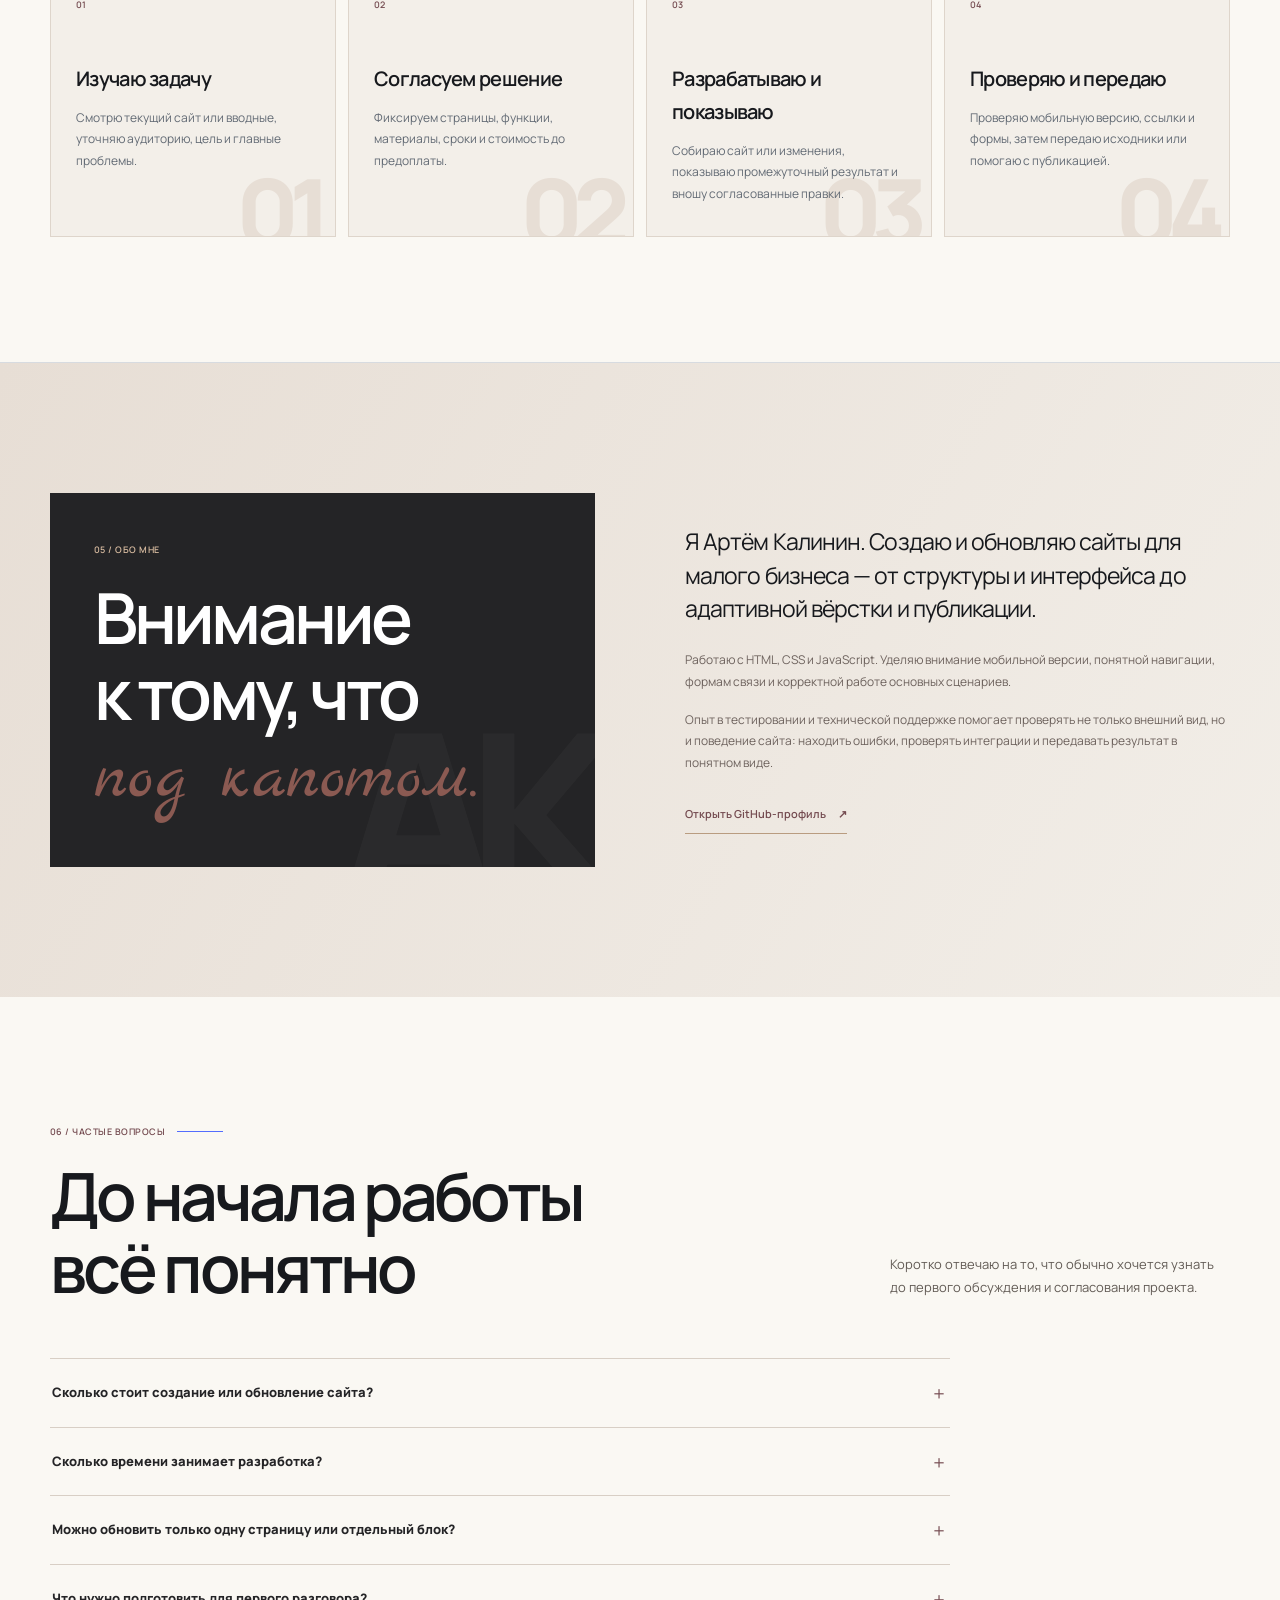
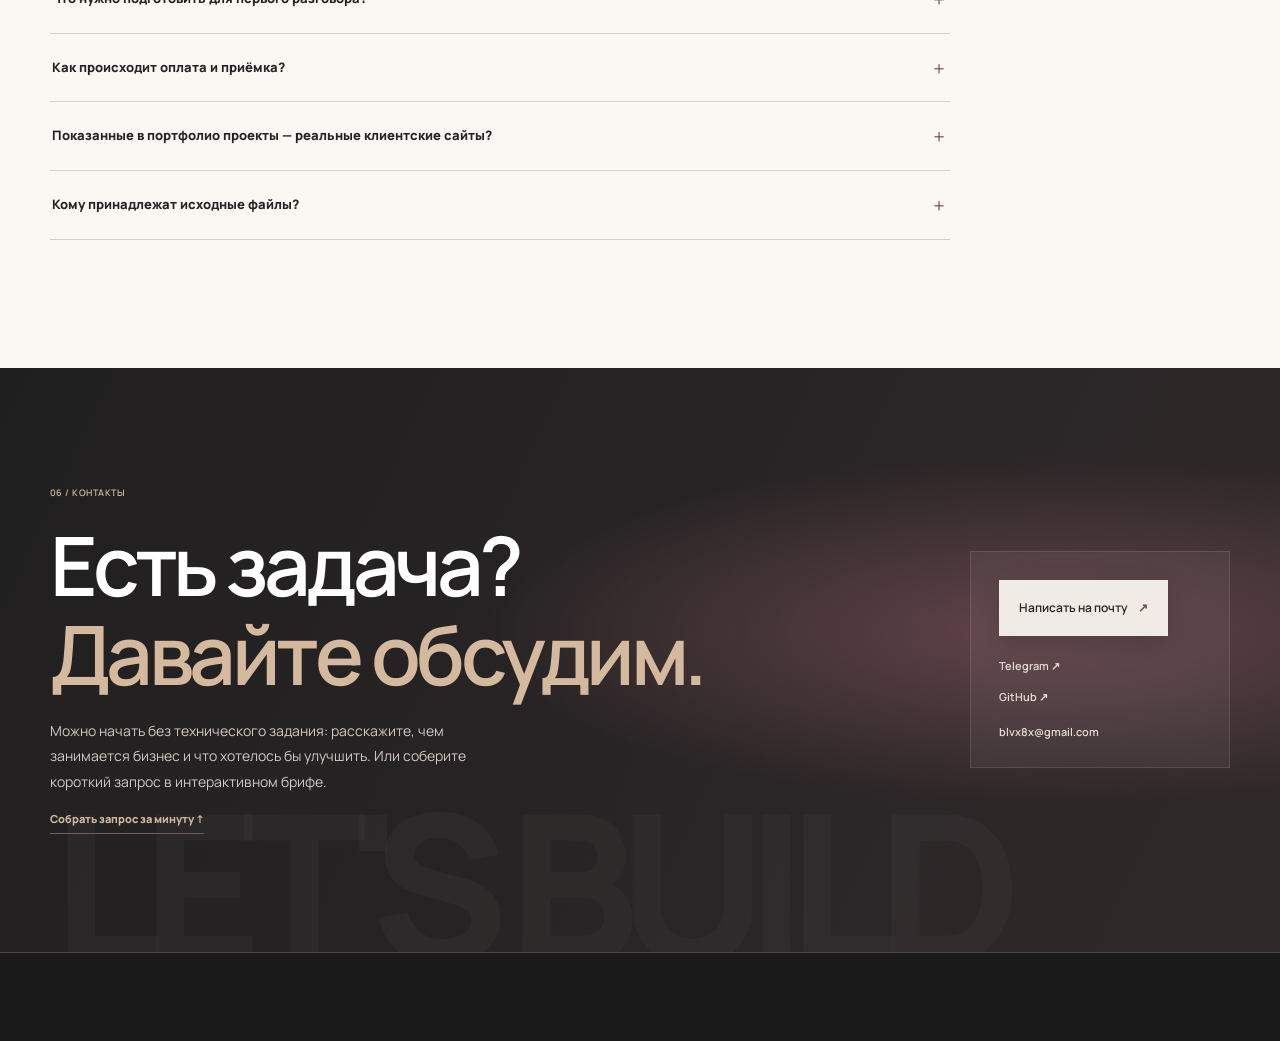
==== commit 51aee988: "Update commercial site URLs after repository renaming" ====
--- a/index.html
+++ b/index.html
@@ -8,7 +8,7 @@
   <meta property="og:type" content="website">
   <meta property="og:title" content="Артём Калинин — создание и доработка сайтов">
   <meta property="og:description" content="Исправление ошибок вёрстки, адаптация под смартфоны, обновление страниц и разработка лендингов для малого бизнеса.">
-  <meta property="og:url" content="https://blvxx.github.io/web-development-portfolio/">
+  <meta property="og:url" content="https://blvxx.github.io/Web-Development-Services/">
   <title>Создание и обновление сайтов — Артём Калинин</title>
   <link rel="preconnect" href="https://fonts.googleapis.com">
   <link rel="preconnect" href="https://fonts.gstatic.com" crossorigin>
@@ -20,7 +20,7 @@
     "@type":"Person",
     "name":"Артём Калинин",
     "jobTitle":"Веб-разработчик",
-    "url":"https://blvxx.github.io/web-development-portfolio/",
+    "url":"https://blvxx.github.io/Web-Development-Services/",
     "email":"mailto:blvx8x@gmail.com",
     "sameAs":["https://github.com/blvxx","https://t.me/blvlxx"],
     "knowsAbout":["HTML","CSS","JavaScript","Frontend development","Responsive web design","Website development","Telegram bot development","Business process automation","API integrations"]
@@ -38,13 +38,13 @@
         <a href="#work">Проекты</a>
         <a href="#approach">Подход</a>
         <a href="#brief">Подобрать формат</a><a href="#about">Обо мне</a>
-        <a class="portfolio-switch" href="https://blvxx.github.io/portfolio/engineering/">Инженерное портфолио ↗</a><a class="portfolio-switch" href="https://blvxx.github.io/web-development-portfolio/smm/">SMM-портфолио ↗</a>
+        <a class="portfolio-switch" href="https://blvxx.github.io/portfolio/">Инженерное портфолио ↗</a><a class="portfolio-switch" href="https://blvxx.github.io/Web-Development-Services/smm/">SMM-портфолио ↗</a>
       </nav>
       <a class="header-cta" href="#contact">Обсудить задачу <span>↗</span></a>
       <button class="menu-toggle" type="button" aria-label="Открыть меню" aria-expanded="false" aria-controls="mobile-nav">☰</button>
     </div>
     <nav class="mobile-nav" id="mobile-nav" aria-label="Мобильная навигация">
-      <a href="#services">Услуги</a><a href="#pricing">Стоимость</a><a href="#work">Проекты</a><a href="#approach">Подход</a><a href="#brief">Подобрать формат</a><a href="#about">Обо мне</a><a href="#contact">Контакты</a><a class="portfolio-switch" href="https://blvxx.github.io/portfolio/engineering/">Инженерное портфолио ↗</a><a class="portfolio-switch" href="https://blvxx.github.io/web-development-portfolio/smm/">SMM-портфолио ↗</a>
+      <a href="#services">Услуги</a><a href="#pricing">Стоимость</a><a href="#work">Проекты</a><a href="#approach">Подход</a><a href="#brief">Подобрать формат</a><a href="#about">Обо мне</a><a href="#contact">Контакты</a><a class="portfolio-switch" href="https://blvxx.github.io/portfolio/">Инженерное портфолио ↗</a><a class="portfolio-switch" href="https://blvxx.github.io/Web-Development-Services/smm/">SMM-портфолио ↗</a>
     </nav>
   </header>
 
@@ -247,7 +247,7 @@
 
     <section class="section case-study-section" id="case-study">
       <div class="wrap case-study-layout">
-        <div class="case-study-heading"><p class="eyebrow">Пример подхода / Демонстрационный концепт</p><h2>NOIR Coffee:<br><span>от идеи до интерфейса</span></h2><p>Концепт сайта кофейни — пример того, как я выстраиваю подачу бизнеса и основные пользовательские сценарии.</p><a class="case-study-link" href="https://blvxx.github.io/web-development-portfolio/projects/noir-coffee/" target="_blank" rel="noopener noreferrer">Открыть демонстрационный сайт ↗</a></div>
+        <div class="case-study-heading"><p class="eyebrow">Пример подхода / Демонстрационный концепт</p><h2>NOIR Coffee:<br><span>от идеи до интерфейса</span></h2><p>Концепт сайта кофейни — пример того, как я выстраиваю подачу бизнеса и основные пользовательские сценарии.</p><a class="case-study-link" href="https://blvxx.github.io/Web-Development-Services/projects/noir-coffee/" target="_blank" rel="noopener noreferrer">Открыть демонстрационный сайт ↗</a></div>
         <div class="case-study-points">
           <article><span>01 / ЗАДАЧА</span><h3>Быстро объяснить атмосферу и предложение</h3><p>Показать характер кофейни, познакомить с меню и помочь посетителю найти важную информацию.</p></article>
           <article><span>02 / РЕШЕНИЕ</span><h3>Собрать понятную структуру</h3><p>Первый экран с позиционированием, блок меню, история бренда и заметные контакты.</p></article>
@@ -314,7 +314,7 @@
       </div>
     </section>
   </main>
-  <footer class="footer"><div class="wrap footer-inner"><a class="brand" href="#top">АК<span>.</span></a><span>© <span id="year"></span> Артём Калинин</span><span>Создание и обновление сайтов</span><a class="portfolio-switch" href="https://blvxx.github.io/portfolio/engineering/">Инженерное портфолио ↗</a><a class="portfolio-switch" href="https://blvxx.github.io/web-development-portfolio/smm/">SMM-портфолио ↗</a><a href="#top">Наверх ↑</a></div></footer>
+  <footer class="footer"><div class="wrap footer-inner"><a class="brand" href="#top">АК<span>.</span></a><span>© <span id="year"></span> Артём Калинин</span><span>Создание и обновление сайтов</span><a class="portfolio-switch" href="https://blvxx.github.io/portfolio/">Инженерное портфолио ↗</a><a class="portfolio-switch" href="https://blvxx.github.io/Web-Development-Services/smm/">SMM-портфолио ↗</a><a href="#top">Наверх ↑</a></div></footer>
   <script src="script.js?v=20261122-compact" defer></script>
   <script src="brief-builder.js?v=20261122-brief" defer></script>
   <script src="page-motion.js?v=20261122-sitewide" defer></script>
